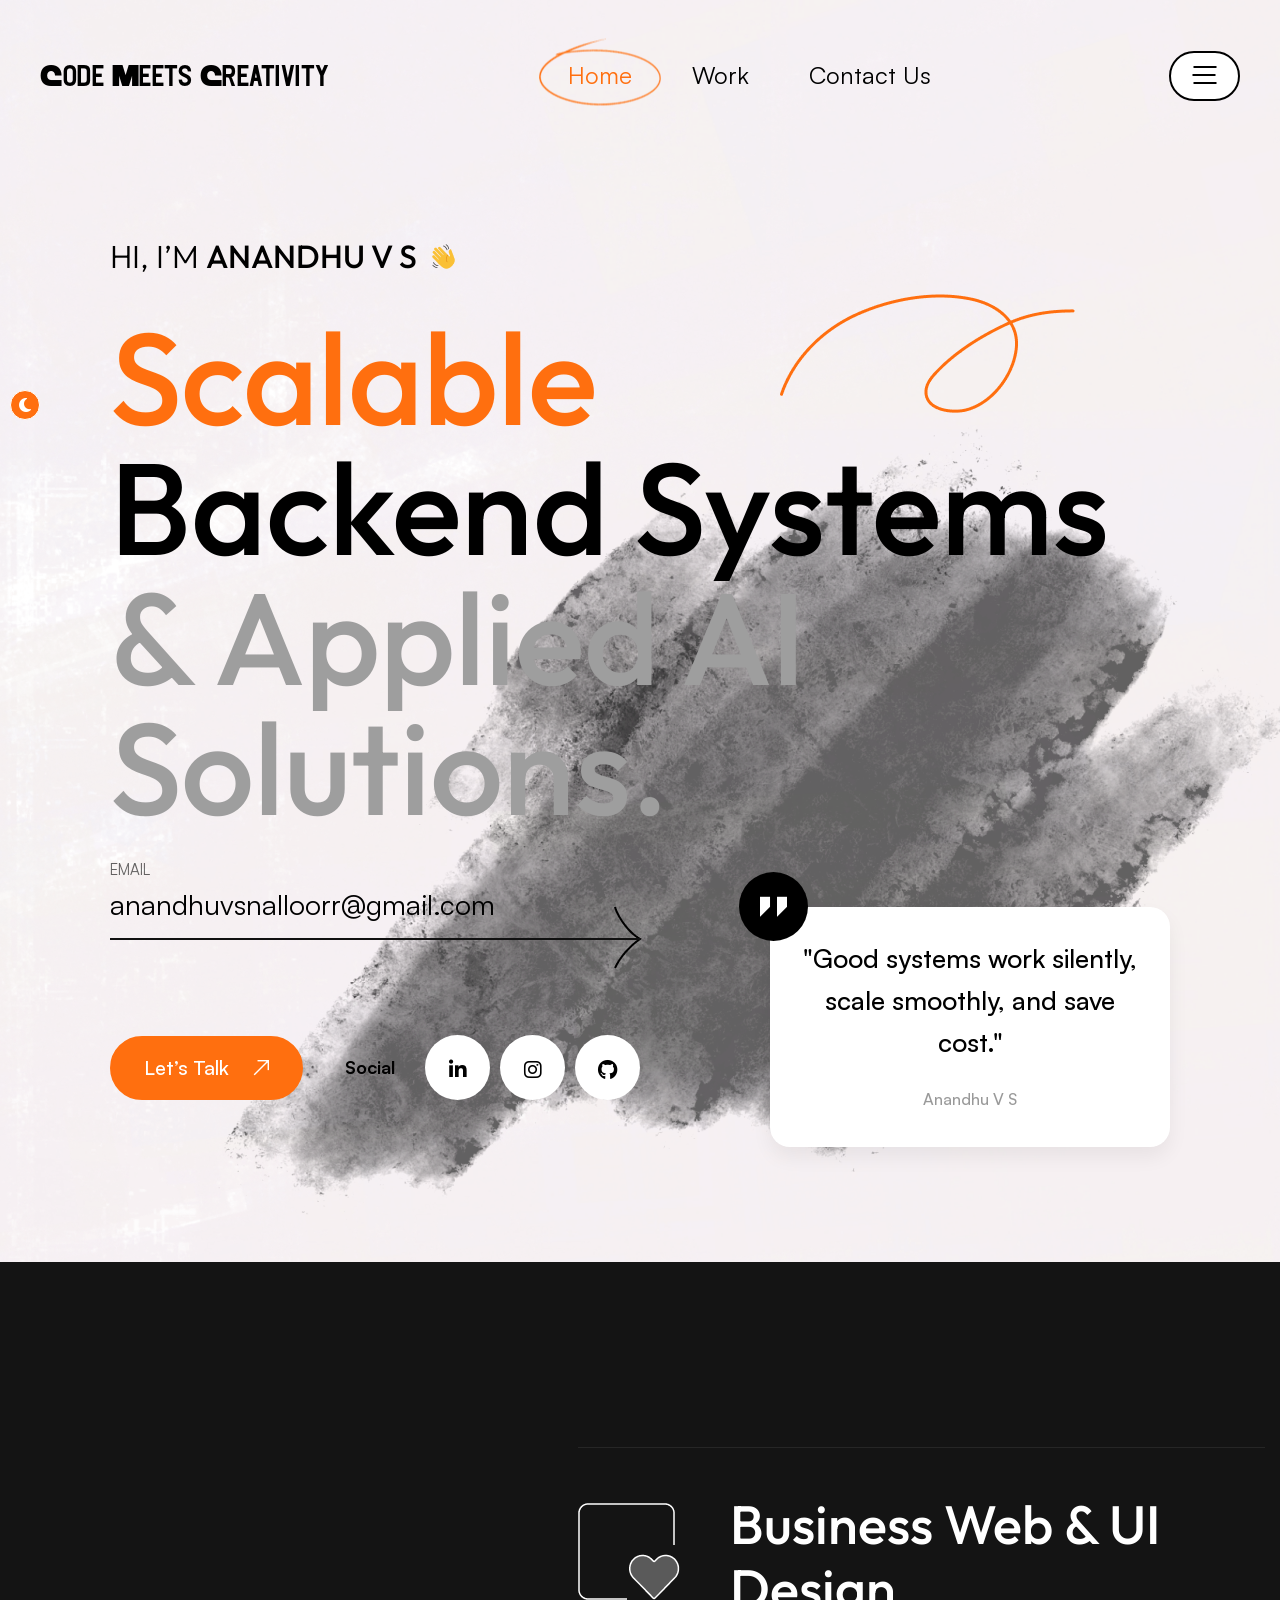
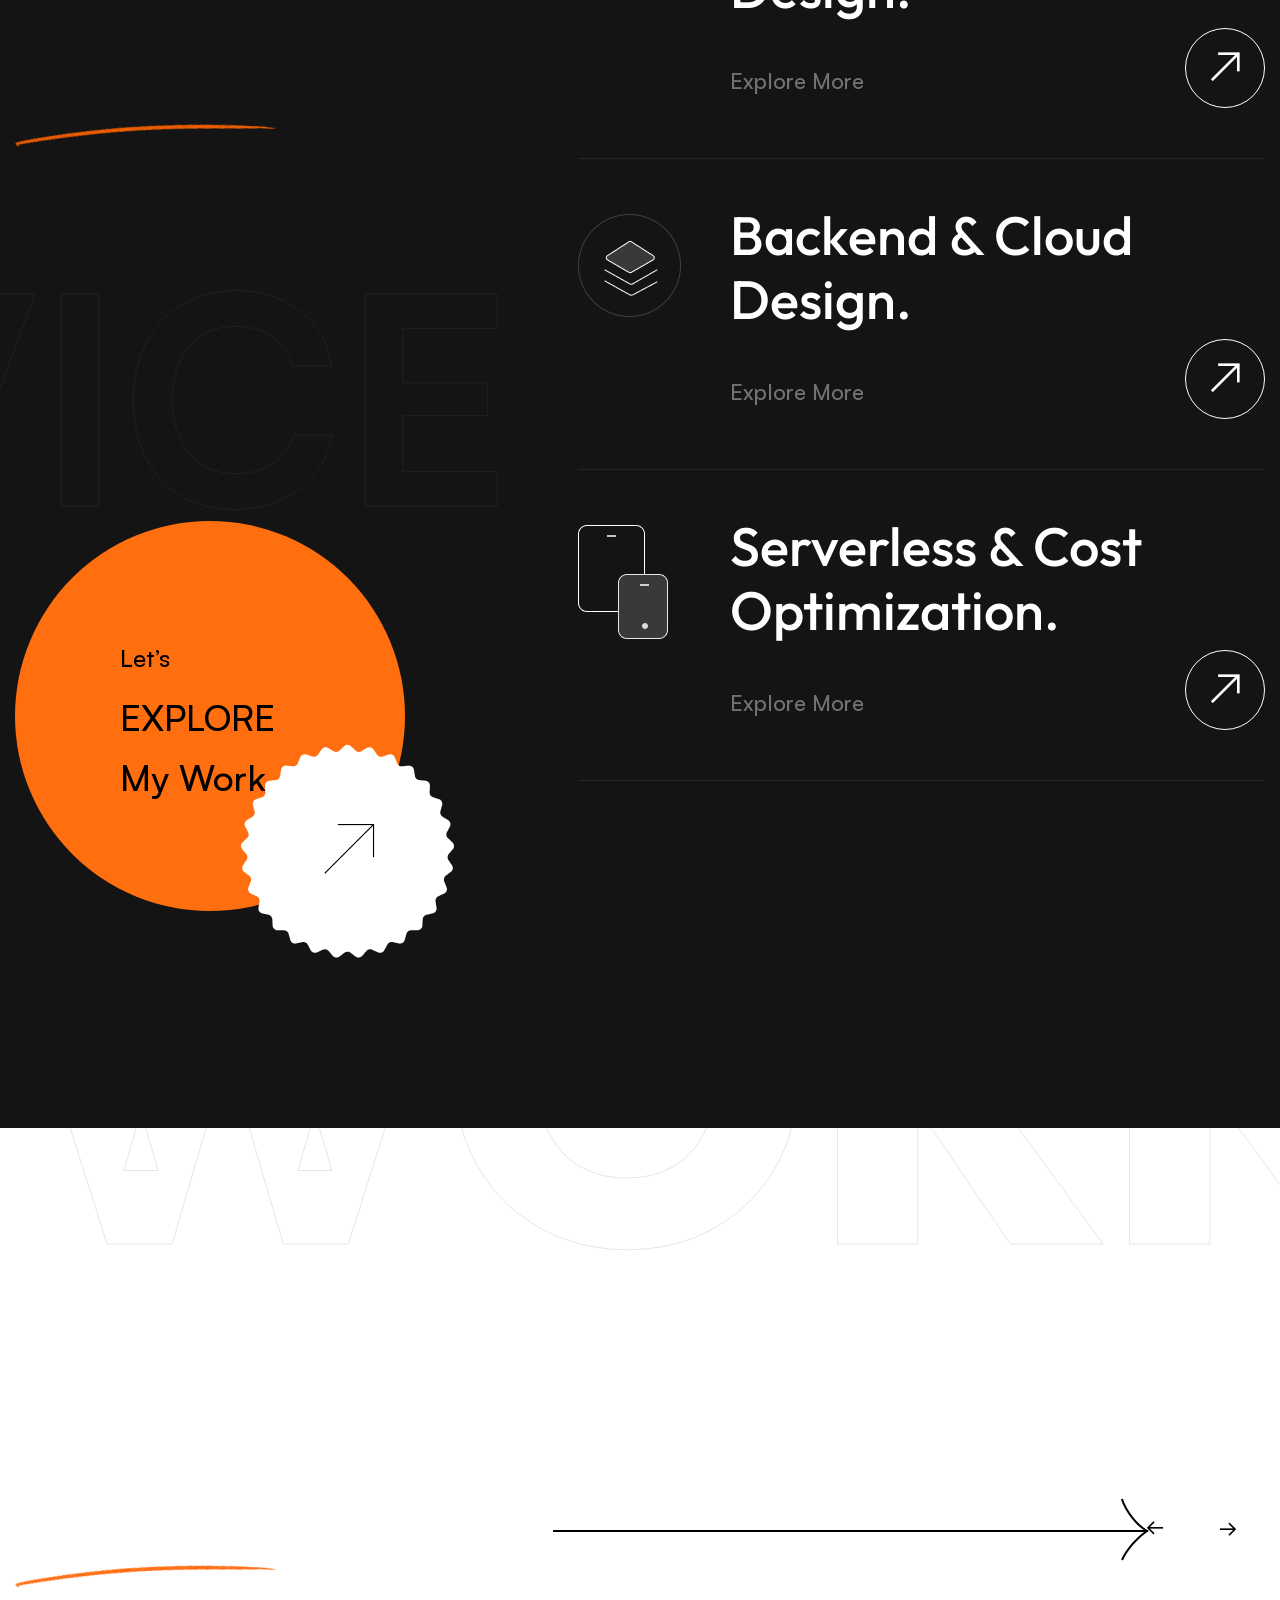
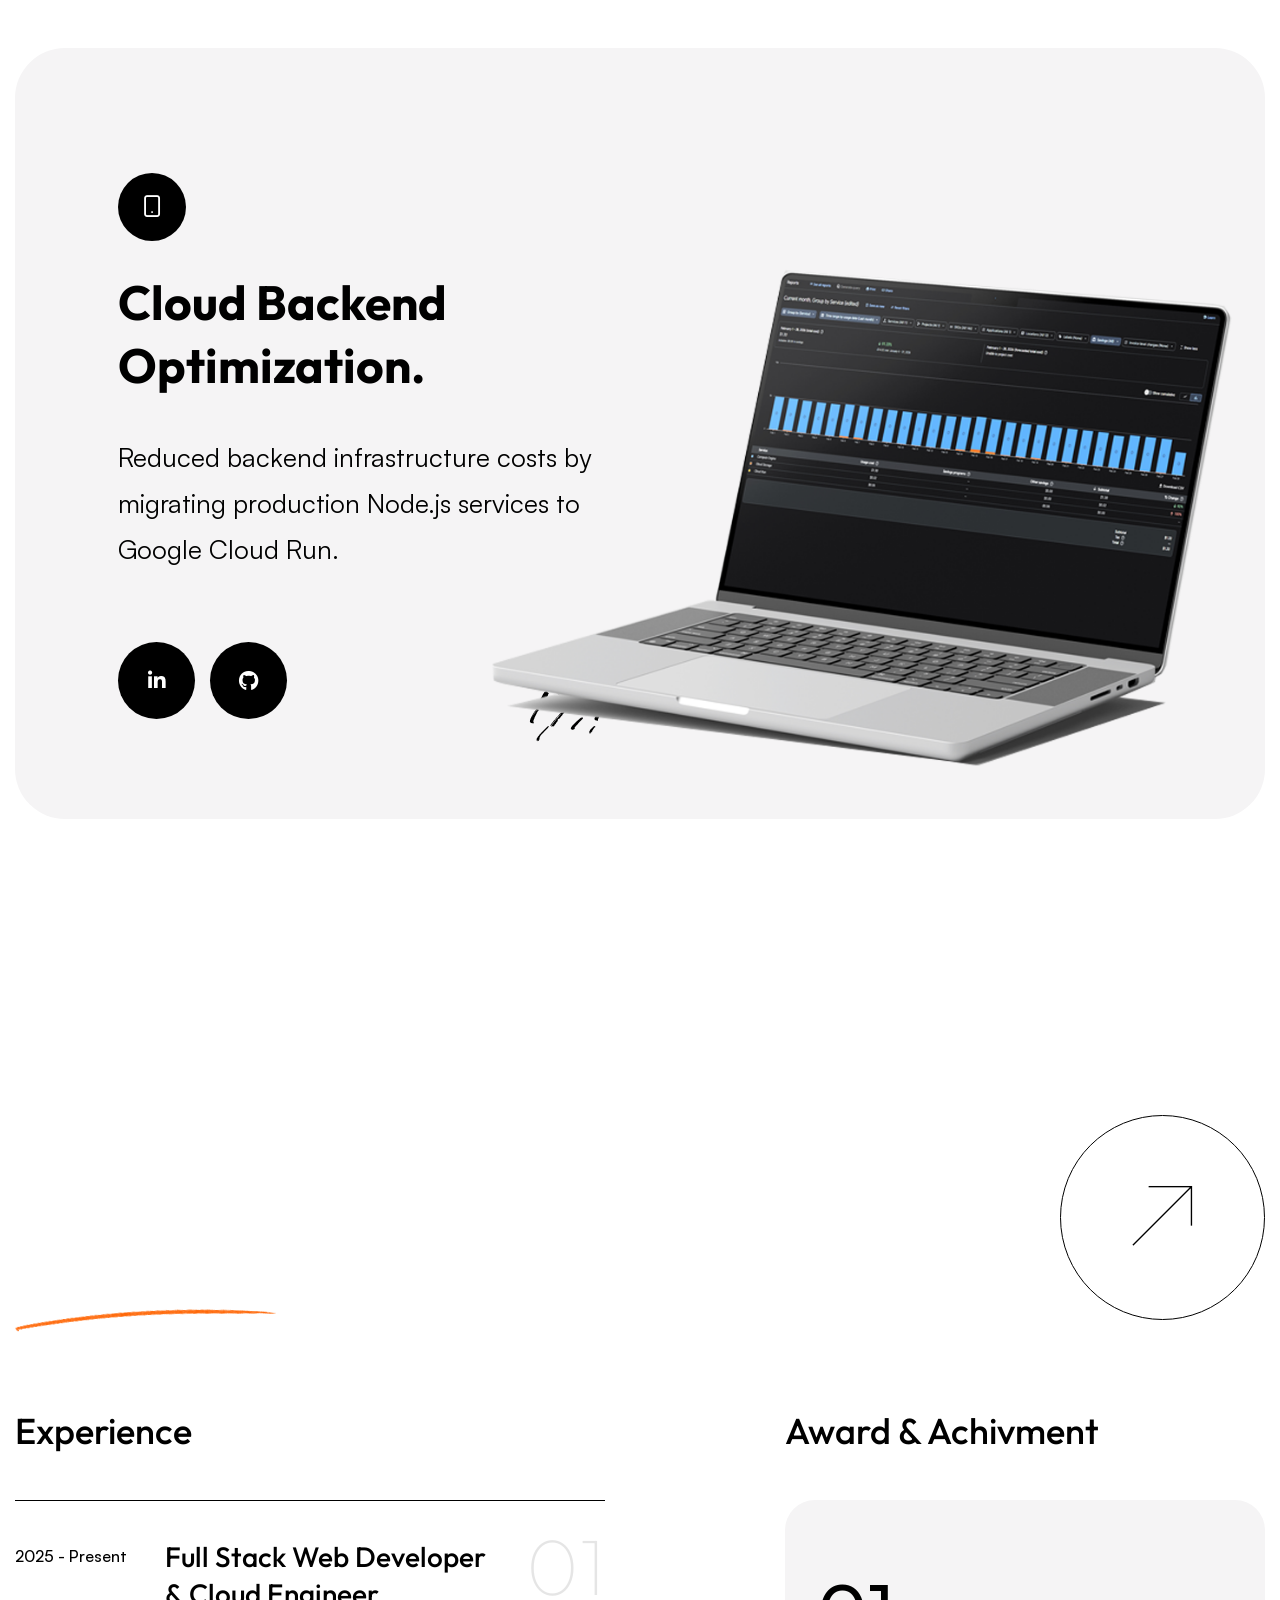
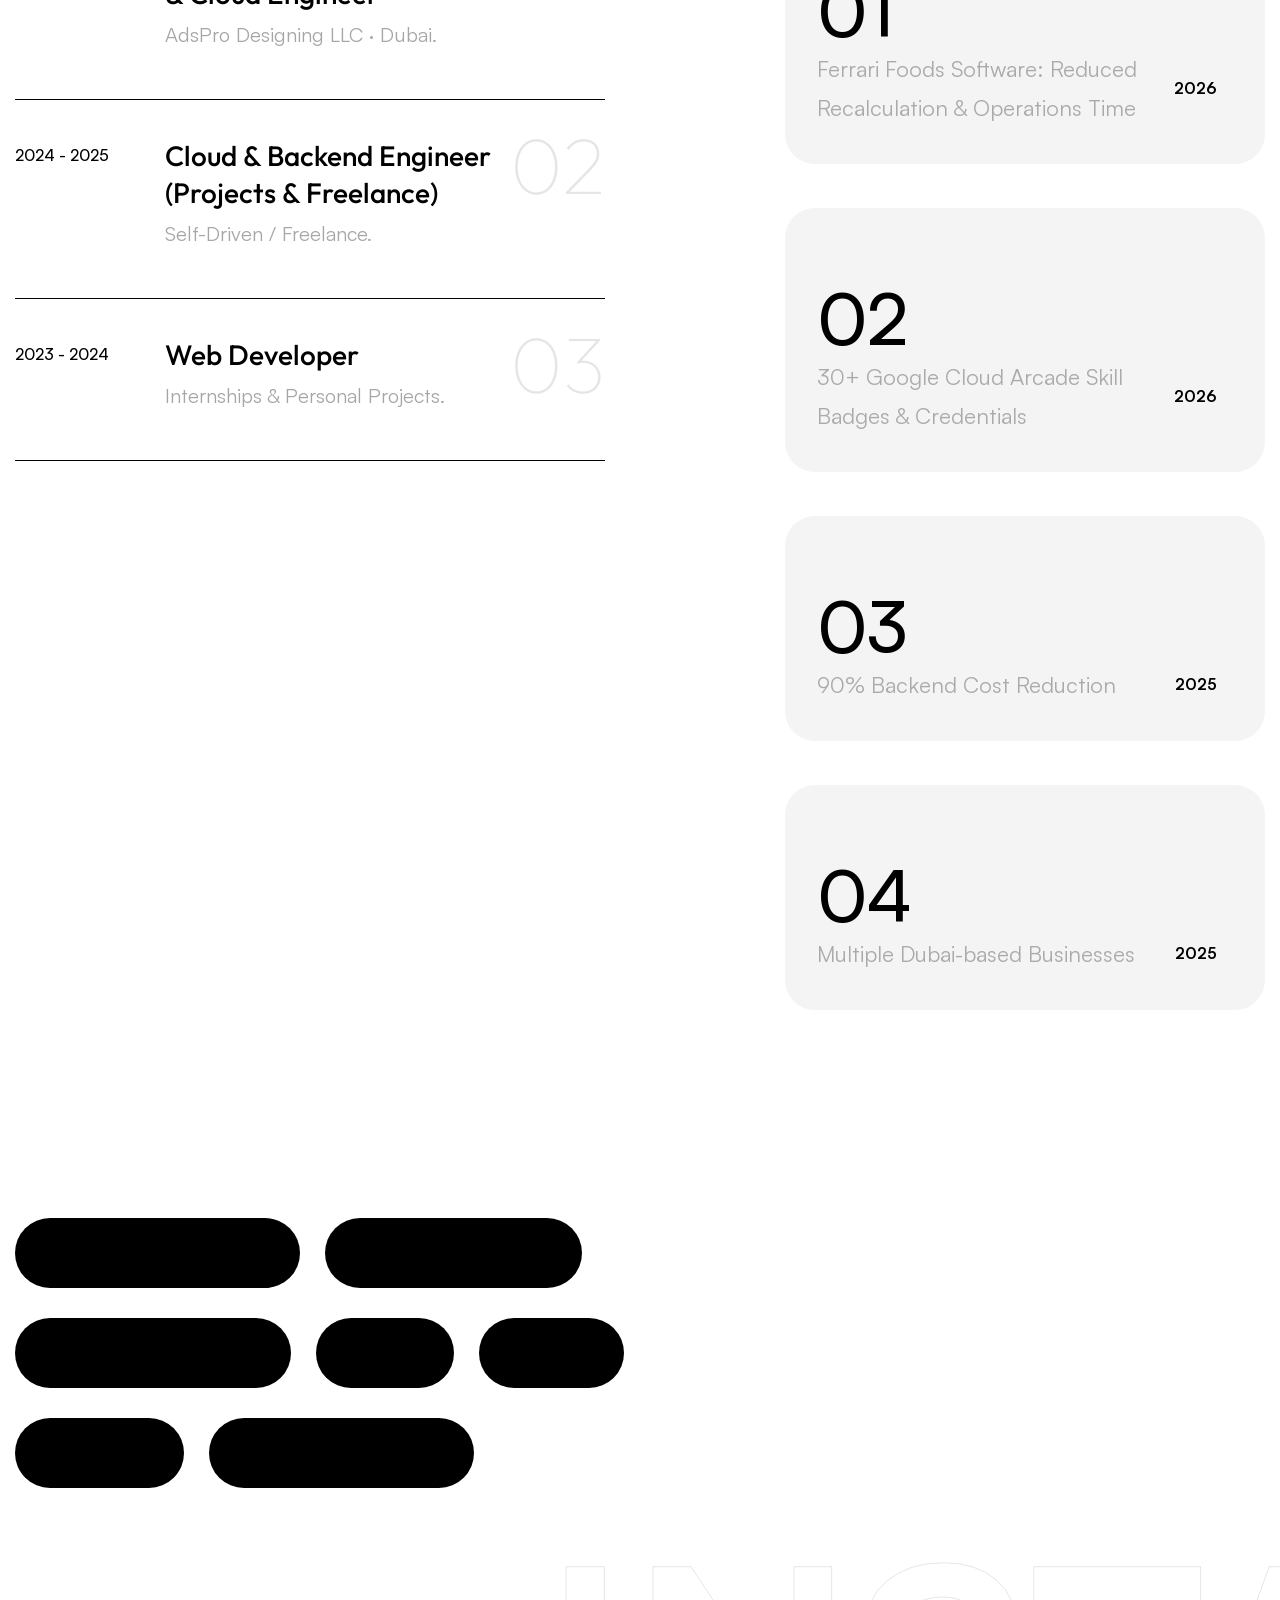
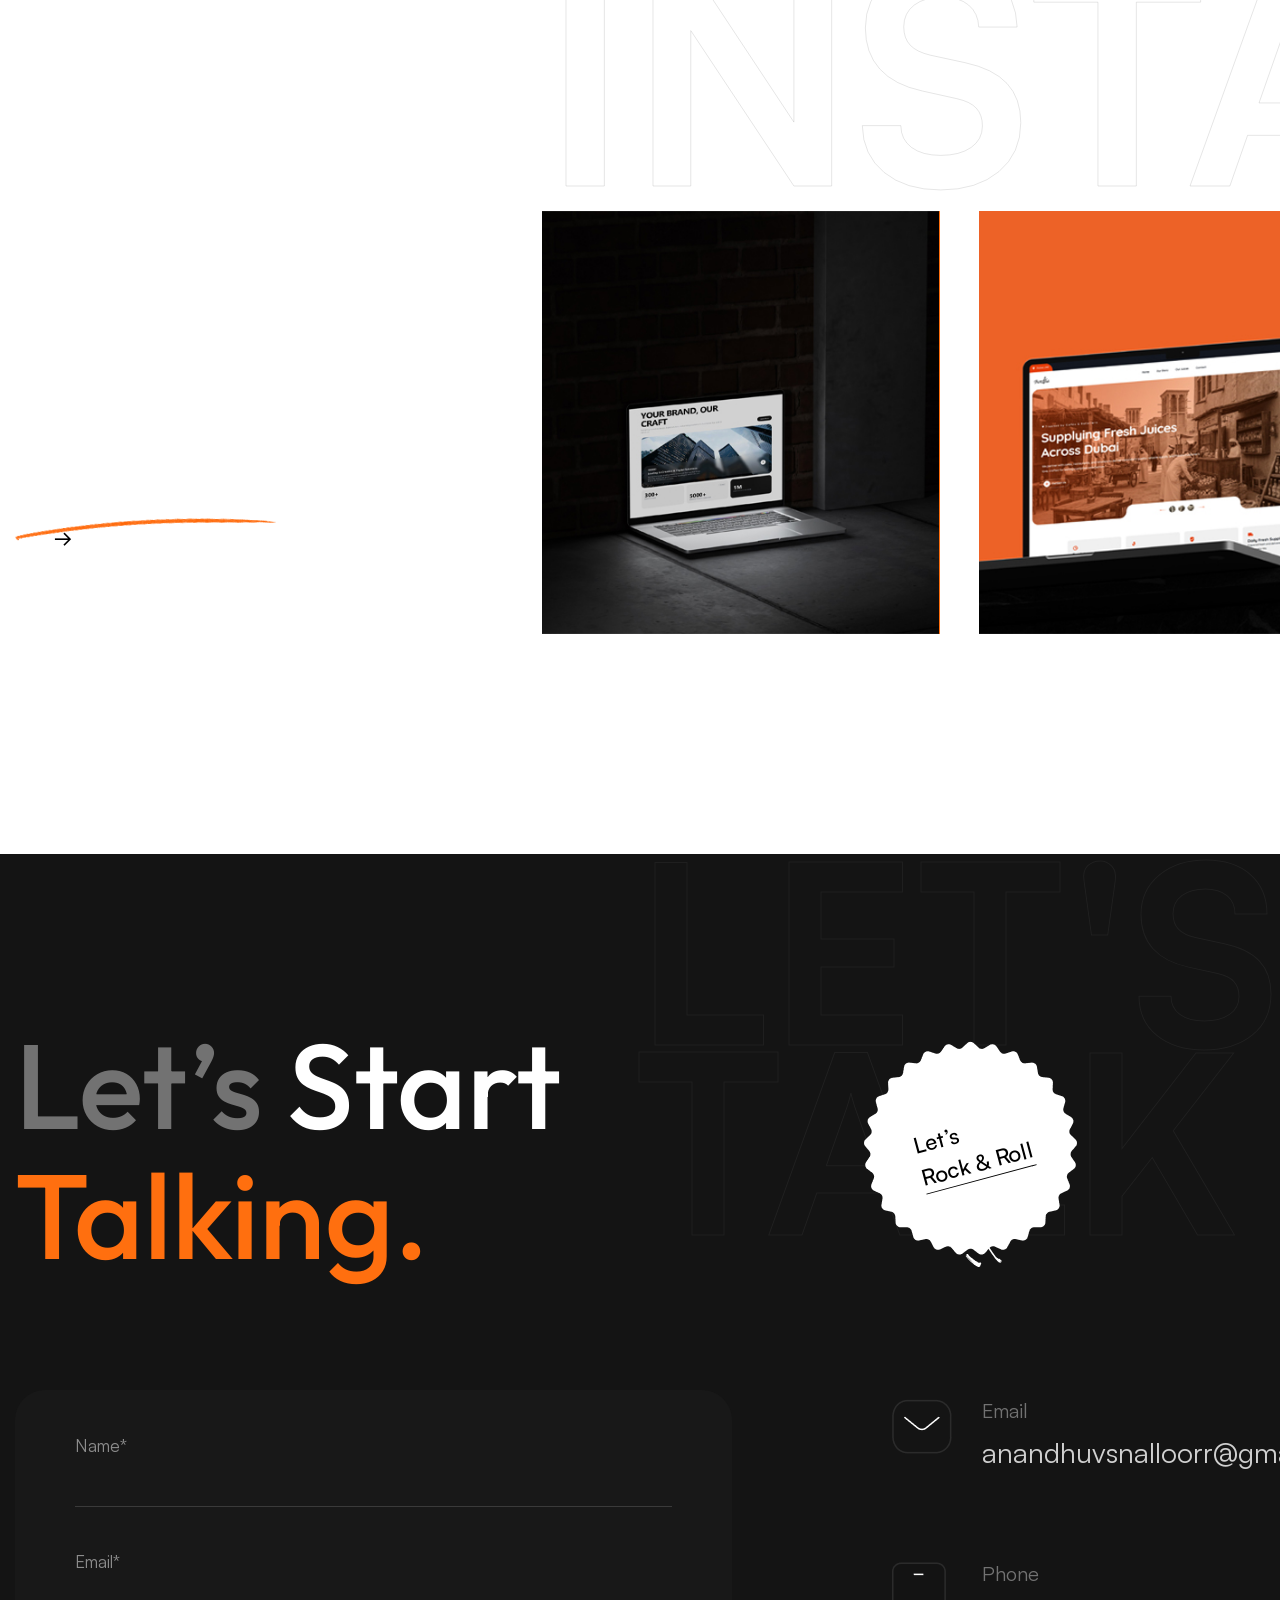
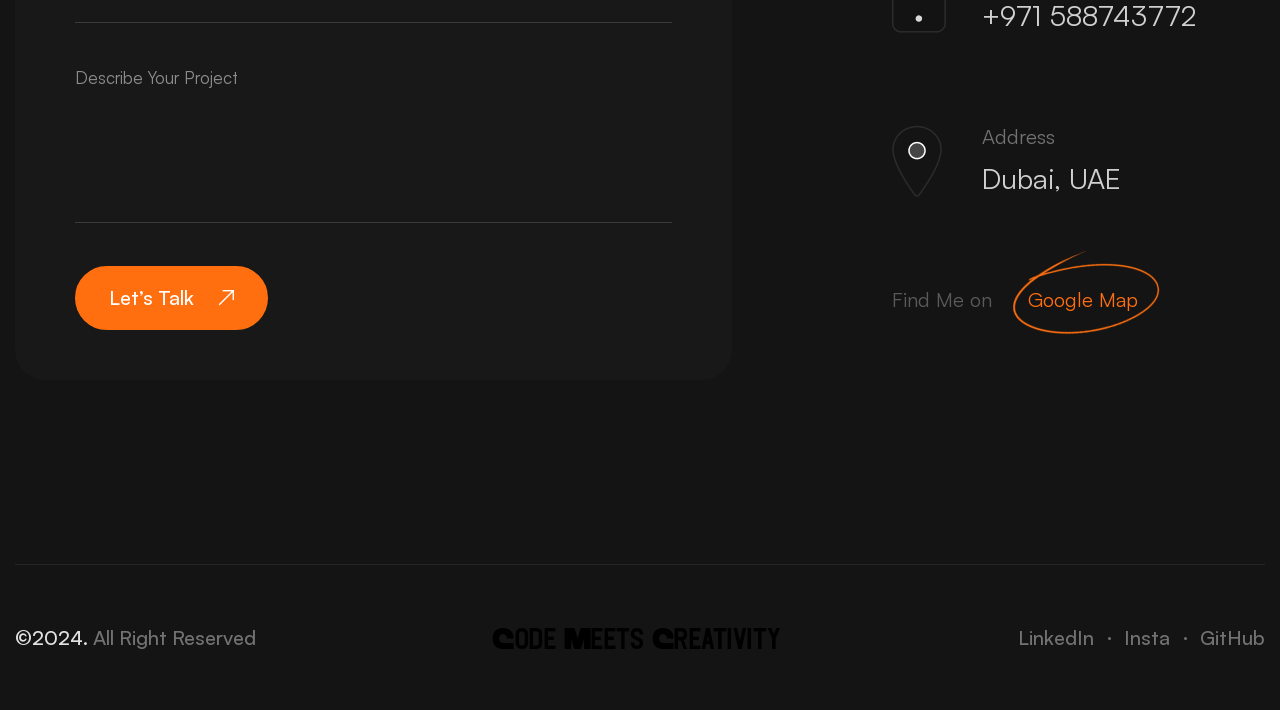
==== index.html @ 0c1cdcc7 "Deploy cleaned portfolio site with updated project links and contact info" ====
<!DOCTYPE html>
<html lang="en" class="no-js">
<head>
<meta charset="utf-8">
<meta http-equiv="X-UA-Compatible" content="IE=edge">
<meta name="viewport" content="width=device-width, initial-scale=1.0, maximum-scale=1.0, user-scalable=0">

<title>Potu - HTML 5 Template Preview</title>

<!-- Fav Icon -->
<link rel="icon" href="assets/images/favicon.ico" type="image/x-icon">

<!-- Google Fonts -->
<link href="https://fonts.googleapis.com/css2?family=Outfit:wght@100;200;300;400;500;600;700;800;900&display=swap" rel="stylesheet">

<!-- Stylesheets -->
<link href="assets/css/font-awesome-all.css" rel="stylesheet">
<link href="assets/css/flaticon.css" rel="stylesheet">
<link href="assets/css/owl.css" rel="stylesheet">
<link href="assets/css/bootstrap.css" rel="stylesheet">
<link href="assets/css/jquery.fancybox.min.css" rel="stylesheet">
<link href="assets/css/animate.css" rel="stylesheet">
<link href="assets/css/aos.css" rel="stylesheet">
<link href="assets/css/nice-select.css" rel="stylesheet">
<link href="assets/css/odometer.css" rel="stylesheet">
<link href="assets/css/elpath.css" rel="stylesheet">
<link href="assets/css/satoshi-font.css" id="jssDefault" rel="stylesheet">
<link href="assets/css/color.css" rel="stylesheet">
<link href="assets/css/darkmode.css" rel="stylesheet">
<link href="assets/css/style.css" rel="stylesheet">
<link href="assets/css/module-css/header.css" rel="stylesheet">
<link href="assets/css/module-css/footer.css" rel="stylesheet">
<link href="assets/css/module-css/banner.css" rel="stylesheet">
<link href="assets/css/module-css/service.css" rel="stylesheet">
<link href="assets/css/module-css/portfolio.css" rel="stylesheet">
<link href="assets/css/module-css/skills.css" rel="stylesheet">
<link href="assets/css/module-css/clients.css" rel="stylesheet">
<link href="assets/css/module-css/testimonial.css" rel="stylesheet">
<link href="assets/css/module-css/instagram.css" rel="stylesheet">
<link href="assets/css/module-css/contact.css" rel="stylesheet">
<link href="assets/css/responsive.css" rel="stylesheet">

</head>


<!-- page wrapper -->
<body>

    <div class="boxed_wrapper light_bg">


        <!-- mouse-pointer -->
        <div class="mouse-pointer" id="mouse-pointer"></div>
        <!-- mouse-pointer end -->


        <!-- preloader -->
        <div class="loader-wrap">
            <div class="preloader">
                <div id="handle-preloader" class="handle-preloader">
                    <div class="animation-preloader">
                        <div class="spinner"></div>
                        <div class="txt-loading">
                            <span data-text-preloader="A" class="letters-loading">
                                A
                            </span>
                            <span data-text-preloader="n" class="letters-loading">
                                n
                            </span>
                            <span data-text-preloader="a" class="letters-loading">
                                a
                            </span>
                            <span data-text-preloader="n" class="letters-loading">
                                n
                            </span>
                            <span data-text-preloader="d" class="letters-loading">
                                d
                            </span>
                            <span data-text-preloader="h" class="letters-loading">
                                h
                            </span>
                            <span data-text-preloader="u" class="letters-loading">
                                u
                            </span>
                        </div>
                    </div>   
                </div>
            </div>
        </div>
        <!-- preloader end -->


        <!-- demo-switch -->
        <div class="demo-switch">
            <div class="demo-dark-bg demo_switch"><button><i class="fas fa-moon"></i></button></div>
            <div class="demo-light-bg demo_switch"><button><i class="fas fa-sun"></i></button></div>
        </div>
        <!-- demo-switch end -->


        <!-- main header -->
        <header class="main-header">
            <!-- header-lower -->
            <div class="header-lower">
                <div class="outer-box">
                    <div class="logo-box">
                        <a href="index.html" class="logo-text">Code Meets Creativity</a>
                    </div>
                    <div class="menu-area">
                        <nav class="main-menu navbar-expand-md navbar-light clearfix">
                            <div class="collapse navbar-collapse show clearfix" id="navbarSupportedContent">
                                <ul class="navigation clearfix">
                                    <li class="current"><a href="index.html">Home</a></li>
                                    <!-- <li><a href="about.html">About</a></li> -->
                                    <li><a href="portfolio.html">Work</a></li>
                                    <li><a href="contact.html">Contact Us</a></li>
                                </ul>
                            </div>
                        </nav>
                    </div>
                    <div class="menu-right-content">
                        <div class="btn-box mr_20"><a href="contact.html"><span>Let’s Talk</span></a></div>
                        <div class="mobile-nav-toggler">
                            <div class="hamburger">
                                <div class="hamburger__container">
                                    <div class="hamburger__inner"></div>
                                    <div class="hamburger__hidden"></div>
                                </div>
                            </div>
                        </div>
                    </div>
                </div>
            </div>


            <!--sticky Header-->
            <div class="sticky-header">
                <div class="outer-container">
                    <div class="outer-box">
                        <div class="logo-box">
                            <a href="index.html" class="logo-text">Code Meets Creativity</a>
                        </div>
                        <div class="menu-area">
                            <nav class="main-menu clearfix">
                                <!--Keep This Empty / Menu will come through Javascript-->
                            </nav>
                        </div>
                        <div class="menu-right-content">
                            <div class="btn-box mr_20"><a href="index.html"><span>Let’s Talk</span></a></div>
                            <div class="mobile-nav-toggler">
                                <div class="hamburger">
                                    <div class="hamburger__container">
                                        <div class="hamburger__inner"></div>
                                        <div class="hamburger__hidden"></div>
                                    </div>
                                </div>
                            </div>
                        </div>
                    </div>
                </div>
            </div>
        </header>
        <!-- main-header end -->


        <!-- Mobile Menu  -->
        <div class="mobile-menu">
            <div class="menu-backdrop"></div>
            <div class="close-btn"><i class="fas fa-times"></i></div>
            
            <nav class="menu-box">
                <div class="nav-logo"><a href="index.html" class="logo-text">Code Meets Creativity</a></div>
                <div class="menu-outer"><!--Here Menu Will Come Automatically Via Javascript / Same Menu as in Header--></div>
                <div class="contact-info">
                    <h4>Contact Info</h4>
                    <ul>
                        <li>Dubai, United Arab Emirates</li>
                        <li><a href="tel:+971588743772">+971 588743772</a></li>
                        <li><a href="mailto:anandhuvsnalloorr@gmail.com">anandhuvsnalloorr@gmail.com</a></li>
                    </ul>
                </div>
            </nav>
        </div>
        <!-- End Mobile Menu -->


        <!-- banner-section -->
        <section class="banner-section">
            <div class="pattern-layer" style="background-image: url(assets/images/shape/shape-2.png);"></div>
            <div class="shape parallax-scene parallax-scene-2 anim-icons">
                <div data-depth="0.40" class="shape-1" style="background-image: url(assets/images/shape/shape-4.png);"></div>
                <div data-depth="0.50" class="shape-2" style="background-image: url(assets/images/shape/shape-5.png);"></div>
                <div class="shape-3" style="background-image: url(assets/images/shape/shape-6.png);"></div>
                <div data-depth="0.60" class="shape-4" style="background-image: url(assets/images/shape/shape-9.png);"></div>
            </div>
            <!-- <figure class="image-layer"><img src="assets/images/banner/banner-img-1.png" alt=""></figure> -->
            <div class="outer-container">
                <div class="content-box">
                    <h3>Hi, I’m <span>Anandhu V S</span><img src="assets/images/icons/icon-1.png" alt=""></h3>
                    <h2><span class="color-text animation_text_word"></span> Backend Systems <span class="light-text">& Applied AI Solutions.</span></h2>
                    <div class="lower-box">
                        <div class="inner-box">
                            <div class="form-inner">
                                <form method="post" action="index.html">
                                    <div class="form-group">
                                        <div class="dark-shape" style="background-image: url(assets/images/shape/shape-3.png);"></div>
                                        <div class="light-shape" style="background-image: url(assets/images/shape/shape-8.png);"></div>
                                        <label>EMAIL</label>
                                        <input type="email" name="email" placeholder="anandhuvsnalloorr@gmail.com" required>
                                    </div>
                                    <div class="links-box">
                                        <button type="submit" class="theme-btn"><span>Let’s Talk</span></button>
                                        <ul class="social-links">
                                            <li><span>Social</span></li>
                                            <li><a href="https://www.linkedin.com/in/anandhuvsin/" target="_blank" rel="noopener noreferrer"><i class="fab fa-linkedin-in"></i></a></li>
                                            <li><a href="https://www.instagram.com/andhu.me/" target="_blank" rel="noopener noreferrer"><i class="fab fa-instagram"></i></a></li>
                                            <li><a href="https://github.com/Anandhu362" target="_blank" rel="noopener noreferrer"><i class="fab fa-github"></i></a></li>
                                        </ul>
                                    </div>
                                </form>
                            </div>
                        </div>
                        <div class="quote-box">
                            <div class="icon-box"><i class="icon-2"></i></div>
                            <p>"Good systems work silently, scale smoothly, and save cost."</p>
                            <span class="name">Anandhu V S</span>
                        </div>
                    </div>
                </div>
            </div>
        </section>
        <!-- banner-section end -->


        <!-- service-section -->
        <section class="service-section">
            <span class="big-text">service</span>
            <div class="large-container">
                <div class="row clearfix">
                    <div class="col-lg-5 col-md-12 col-sm-12 left-column">
                        <div class="left-content sec-title-animation animation-style2">
                            <div class="sec-title light mb_30">
                                <h2 class="title-animation">Service That <span>I Deliver.</span></h2>
                            </div>
                            <div class="text-box mb_200">
                                <p class="title-animation">Delivering production-ready web platforms, <br />cloud backends, and cost-efficient systems for real businesses.</p>
                            </div>
                            <div class="inner-box pb_50">
                                <div class="text">
                                    <div class="inner">
                                        <h3><span>Let’s</span> <br />EXPLORE <br />My Work.</h3>
                                    </div>
                                </div>
                                <div class="link bounce-slide">
                                    <a href="index.html"><i class="icon-6"></i></a>
                                </div>
                            </div>
                        </div>
                    </div>
                    <div class="col-lg-7 col-md-12 col-sm-12 right-column">
                        <div class="right-content ml_30 mt_30" data-aos="fade-left" data-aos-easing="linear" data-aos-duration="700">
                            <div class="single-item">
                                <div class="icon-box"><img src="assets/images/icons/icon-2.png" alt=""></div>
                                <h2><a href="portfolio.html"> Business Web & UI <br />Design.</a></h2>
                                <span>Explore More</span>
                                <div class="link"><a href="portfolio.html"><i class="icon-1"></i></a></div>
                            </div>
                            <div class="single-item">
                                <div class="icon-box"><img src="assets/images/icons/icon-3.png" alt=""></div>
                                <h2><a href="portfolio.html">Backend & Cloud  <br />Design.</a></h2>
                                <span>Explore More</span>
                                <div class="link"><a href="portfolio.html"><i class="icon-1"></i></a></div>
                            </div>
                            <div class="single-item">
                                <div class="icon-box"><img src="assets/images/icons/icon-4.png" alt=""></div>
                                <h2><a href="portfolio.html">Serverless & Cost <br />Optimization.</a></h2>
                                <span>Explore More</span>
                                <div class="link"><a href="portfolio.html"><i class="icon-1"></i></a></div>
                            </div>
                        </div>
                    </div>
                </div>
            </div>
        </section>
        <!-- service-section end -->


        <!-- portfolio-section -->
        <section class="portfolio-section">
            <span class="big-text">Work</span>
            <div class="large-container">
                <div class="upper-box mb_60 sec-title-animation animation-style2">
                    <div class="sec-title mr_140">
                        <h2 class="title-animation">My Latest <span>Work.</span></h2>
                    </div>
                    <div class="text-box">
                        <p class="title-animation">Production-ready cloud systems and business platforms built for scale.</p>
                    </div>
                </div>
                <div class="portfolio-carousel owl-carousel owl-theme owl-dots-none nav-style-one">
                    <div class="portfolio-block-one">
                        <div class="inner-box">
                            <div class="shape">
                                <div class="shape-1" style="background-image: url(assets/images/shape/shape-13.png);"></div>
                                <div class="shape-2" style="background-image: url(assets/images/shape/shape-14.png);"></div>
                            </div>
                            <div class="content-box">
                                <div class="icon-box"><i class="icon-9"></i></div>
                                <h2><a href="https://github.com/Anandhu362/Cloud-Cost-Optimization" target="_blank" rel="noopener noreferrer">Cloud Backend Optimization.</a></h2>
                                <p>Reduced backend infrastructure costs by migrating production Node.js services to Google Cloud Run.</p>
                                <div class="link">
                                    <a href="https://www.linkedin.com/posts/anandhuvsin_devops-cloudengineering-gcp-activity-7494304388081934336-97Ik?utm_source=social_share_send&utm_medium=member_desktop_web&rcm=ACoAAFGGGf0B8aWXoqUSFs2sJr5DJWQb4Q6VBM0" target="_blank" rel="noopener noreferrer" title="LinkedIn"><i class="fab fa-linkedin-in"></i></a>
                                    <a href="https://github.com/Anandhu362/Cloud-Cost-Optimization" target="_blank" rel="noopener noreferrer" title="GitHub"><i class="fab fa-github"></i></a>
                                </div>
                            </div>
                            <figure class="image-box"><a href="https://github.com/Anandhu362/Cloud-Cost-Optimization" target="_blank" rel="noopener noreferrer"><img src="assets/images/portfolio/cloud.png" alt="Cloud Backend Optimization"></a></figure>
                        </div>
                    </div>
                    <div class="portfolio-block-one">
                        <div class="inner-box">
                            <div class="shape">
                                <div class="shape-1" style="background-image: url(assets/images/shape/shape-13.png);"></div>
                                <div class="shape-2" style="background-image: url(assets/images/shape/shape-14.png);"></div>
                            </div>
                            <div class="content-box">
                                <div class="icon-box"><i class="icon-9"></i></div>
                                <h2><a href="https://github.com/Anandhu362/Clouddrive-App-Projects-Detailes" target="_blank" rel="noopener noreferrer">CloudDrive App Platform.</a></h2>
                                <p>Secure cloud-native file management system with isolated storage, sharing, and API hardening.</p>
                                <div class="link">
                                    <a href="https://www.linkedin.com/posts/anandhuvsin_cloudcomputing-fullstackdevelopment-nodejs-activity-7418917764444270592-CM1l?utm_source=social_share_send&utm_medium=member_desktop_web&rcm=ACoAAFGGGf0B8aWXoqUSFs2sJr5DJWQb4Q6VBM0" target="_blank" rel="noopener noreferrer" title="LinkedIn"><i class="fab fa-linkedin-in"></i></a>
                                    <a href="https://github.com/Anandhu362/Clouddrive-App-Projects-Detailes" target="_blank" rel="noopener noreferrer" title="GitHub"><i class="fab fa-github"></i></a>
                                </div>
                            </div>
                            <figure class="image-box"><a href="https://github.com/Anandhu362/Clouddrive-App-Projects-Detailes" target="_blank" rel="noopener noreferrer"><img src="assets/images/portfolio/cloudrive.png" alt="CloudDrive App Platform"></a></figure>
                        </div>
                    </div>
                    <div class="portfolio-block-one">
                        <div class="inner-box">
                            <div class="shape">
                                <div class="shape-1" style="background-image: url(assets/images/shape/shape-13.png);"></div>
                                <div class="shape-2" style="background-image: url(assets/images/shape/shape-14.png);"></div>
                            </div>
                            <div class="content-box">
                                <div class="icon-box"><i class="icon-9"></i></div>
                                <h2><a href="https://botilademo.vercel.app/" target="_blank" rel="noopener noreferrer">Business Website Platform</a></h2>
                                <p>Delivered production websites for trading, manufacturing, and food industry businesses in Dubai.</p>
                                <div class="link">
                                    <a href="https://www.linkedin.com/posts/anandhuvsin_anandhuvs-anandhuvswebdeveloper-webdeveloper-activity-7424834395817099264-K0UE?utm_source=social_share_send&utm_medium=member_desktop_web&rcm=ACoAAFGGGf0B8aWXoqUSFs2sJr5DJWQb4Q6VBM0" target="_blank" rel="noopener noreferrer" title="LinkedIn"><i class="fab fa-linkedin-in"></i></a>
                                    <a href="https://botilademo.vercel.app/" target="_blank" rel="noopener noreferrer" title="Live Website"><i class="fas fa-globe"></i></a>
                                </div>
                            </div>
                            <figure class="image-box"><a href="https://botilademo.vercel.app/" target="_blank" rel="noopener noreferrer"><img src="assets/images/portfolio/business.png" alt="Business Website Platform"></a></figure>
                        </div>
                    </div>
                    <div class="portfolio-block-one">
                        <div class="inner-box">
                            <div class="shape">
                                <div class="shape-1" style="background-image: url(assets/images/shape/shape-13.png);"></div>
                                <div class="shape-2" style="background-image: url(assets/images/shape/shape-14.png);"></div>
                            </div>
                            <div class="content-box">
                                <div class="icon-box"><i class="icon-9"></i></div>
                                <h2><a href="https://github.com/Anandhu362/ferrarimanagement2" target="_blank" rel="noopener noreferrer">Ferrari Foods Cash Vault Ledger.</a></h2>
                                <p>Production financial cash vault ledger featuring agent mobile applications and automated WhatsApp notifications.</p>
                                <div class="link">
                                    <a href="https://www.linkedin.com/posts/anandhuvsin_fintechengineering-googlecloud-bigquery-activity-7455328875846299648--nJ6?utm_source=social_share_send&utm_medium=member_desktop_web&rcm=ACoAAFGGGf0B8aWXoqUSFs2sJr5DJWQb4Q6VBM0" target="_blank" rel="noopener noreferrer" title="LinkedIn"><i class="fab fa-linkedin-in"></i></a>
                                    <a href="https://github.com/Anandhu362/ferrarimanagement2" target="_blank" rel="noopener noreferrer" title="GitHub"><i class="fab fa-github"></i></a>
                                </div>
                            </div>
                            <figure class="image-box"><a href="https://github.com/Anandhu362/ferrarimanagement2" target="_blank" rel="noopener noreferrer"><img src="assets/images/portfolio/ferrarifoods.png" alt="Ferrari Foods Cash Vault Ledger"></a></figure>
                        </div>
                    </div>
                    <div class="portfolio-block-one">
                        <div class="inner-box">
                            <div class="shape">
                                <div class="shape-1" style="background-image: url(assets/images/shape/shape-13.png);"></div>
                                <div class="shape-2" style="background-image: url(assets/images/shape/shape-14.png);"></div>
                            </div>
                            <div class="content-box">
                                <div class="icon-box"><i class="icon-9"></i></div>
                                <h2><a href="https://github.com/Anandhu362/up4texall-Projects-Detailes" target="_blank" rel="noopener noreferrer">Up4TexAll (Re4Circular) Platform.</a></h2>
                                <p>Circular textile marketplace featuring buyer/seller portals and AI upcycle concept generation via Gemini.</p>
                                <div class="link">
                                    <a href="https://www.linkedin.com/posts/anandhuvsin_webdevelopment-ai-vertexai-activity-7447975524678975488-ew3U?utm_source=social_share_send&utm_medium=member_desktop_web&rcm=ACoAAFGGGf0B8aWXoqUSFs2sJr5DJWQb4Q6VBM0" target="_blank" rel="noopener noreferrer" title="LinkedIn"><i class="fab fa-linkedin-in"></i></a>
                                    <a href="https://github.com/Anandhu362/up4texall-Projects-Detailes" target="_blank" rel="noopener noreferrer" title="GitHub"><i class="fab fa-github"></i></a>
                                </div>
                            </div>
                            <figure class="image-box"><a href="https://github.com/Anandhu362/up4texall-Projects-Detailes" target="_blank" rel="noopener noreferrer"><img src="assets/images/portfolio/upscaler.png" alt="Up4TexAll Platform"></a></figure>
                        </div>
                    </div>
                    <div class="portfolio-block-one">
                        <div class="inner-box">
                            <div class="shape">
                                <div class="shape-1" style="background-image: url(assets/images/shape/shape-13.png);"></div>
                                <div class="shape-2" style="background-image: url(assets/images/shape/shape-14.png);"></div>
                            </div>
                            <div class="content-box">
                                <div class="icon-box"><i class="icon-9"></i></div>
                                <h2><a href="https://github.com/Anandhu362/Virtual-Private-Server-" target="_blank" rel="noopener noreferrer">Custom Cloud VPN.</a></h2>
                                <p>Private WireGuard Virtual Private Server deployed on Google Cloud Platform for encrypted traffic routing.</p>
                                <div class="link">
                                    <a href="https://www.linkedin.com/posts/anandhuvsin_googlecloud-vpn-wireguard-activity-7321953575809490944-SY-J?utm_source=social_share_send&utm_medium=member_desktop_web&rcm=ACoAAFGGGf0B8aWXoqUSFs2sJr5DJWQb4Q6VBM0" target="_blank" rel="noopener noreferrer" title="LinkedIn"><i class="fab fa-linkedin-in"></i></a>
                                    <a href="https://github.com/Anandhu362/Virtual-Private-Server-" target="_blank" rel="noopener noreferrer" title="GitHub"><i class="fab fa-github"></i></a>
                                </div>
                            </div>
                            <figure class="image-box"><a href="https://github.com/Anandhu362/Virtual-Private-Server-" target="_blank" rel="noopener noreferrer"><img src="assets/images/portfolio/vpnserver.png" alt="Custom Cloud VPN"></a></figure>
                        </div>
                    </div>
                </div>
            </div>
        </section>
        <!-- portfolio-section end -->


        <!-- skills-section -->
        <section class="skills-section pb_190">
            <figure class="image-layer-dark" data-aos="fade-up" data-aos-easing="linear" data-aos-duration="700"><img src="assets/images/resource/skill.png" alt=""></figure>
            <div class="large-container">
                <div class="upper-box mb_80">
                    <div class="sec-title sec-title-animation animation-style2">
                        <h2 class="title-animation">My Experience <span>& Skills.</span></h2>
                    </div>
                    <div class="link" data-aos="zoom-in" data-aos-easing="linear" data-aos-duration="700"><a href="index.html"><i class="icon-6"></i></a></div>
                </div>
                <div class="row clearfix">
                    <div class="col-lg-6 col-md-12 col-sm-12 left-column">
                        <div class="left-content mr_20" data-aos="fade-up" data-aos-easing="linear" data-aos-duration="700">
                            <div class="title-box mb_50">
                                <h2>Experience</h2>
                            </div>
                            <div class="inner-box">
                                <div class="single-item">
                                    <div class="year">2025 - Present</div>
                                    <div class="text-box">
                                        <h3>Full Stack Web Developer & Cloud Engineer</h3>
                                        <span>AdsPro Designing LLC · Dubai.</span>
                                    </div>
                                    <span class="count-text">01</span>
                                </div>
                                <div class="single-item">
                                    <div class="year">2024 - 2025</div>
                                    <div class="text-box">
                                        <h3>Cloud & Backend Engineer (Projects & Freelance)</h3>
                                        <span>Self-Driven / Freelance.</span>
                                    </div>
                                    <span class="count-text">02</span>
                                </div>
                                <div class="single-item">
                                    <div class="year">2023 - 2024</div>
                                    <div class="text-box">
                                        <h3>Web Developer</h3>
                                        <span>Internships & Personal Projects.</span>
                                    </div>
                                    <span class="count-text">03</span>
                                </div>
                            </div>
                        </div>
                    </div>
                    <div class="col-lg-6 col-md-12 col-sm-12 right-column">
                        <div class="right-content ml_130" data-aos="fade-up" data-aos-easing="linear" data-aos-duration="700">
                            <div class="title-box mb_50">
                                <h2>Award & Achivment</h2>
                            </div>
                            <div class="inner-box">
                                <div class="single-item">
                                    <h2>01</h2>
                                    <div class="text-box">
                                        <span class="text">Ferrari Foods Software: Reduced Recalculation & Operations Time</span>
                                        <span class="year">2026</span>
                                    </div>
                                </div>
                                <div class="single-item">
                                    <h2>02</h2>
                                    <div class="text-box">
                                        <span class="text">30+ Google Cloud Arcade Skill Badges & Credentials</span>
                                        <span class="year">2026</span>
                                    </div>
                                </div>
                                <div class="single-item">
                                    <h2>03</h2>
                                    <div class="text-box">
                                        <span class="text">90% Backend Cost Reduction</span>
                                        <span class="year">2025</span>
                                    </div>
                                </div>
                                <div class="single-item">
                                    <h2>04</h2>
                                    <div class="text-box">
                                        <span class="text">Multiple Dubai-based Businesses</span>
                                        <span class="year">2025</span>
                                    </div>
                                </div>
                            </div>
                        </div>
                    </div>
                </div>
                <div class="lower-box pt_120">
                    <div class="row clearfix">
                        <div class="col-lg-8 col-md-12 col-sm-12 skills-column">
                            <div class="skills-content sec-title-animation animation-style2">
                                <div class="title-box mb_50">
                                    <h2 class="title-animation">Skills</h2>
                                </div>
                                <ul class="skills-list clearfix title-animation">
                                    <li><a href="index.html">Full Stack Development</a></li>
                                    <li><a href="index.html">Google Cloud (GCP)</a></li>
                                    <li><a href="index.html">Cloud Run (Serverless)</a></li>
                                    <li><a href="index.html">Docker</a></li>
                                    <li><a href="index.html">React.js</a></li>
                                    <li><a href="index.html">REST APIs</a></li>
                                    <li><a href="index.html">CI/CD & Deployment</a></li>
                                    <li><button>& more…</button></li>
                                </ul>
                            </div>
                        </div>
                    </div>
                </div>
            </div>
        </section>
        <!-- skills-section end -->

        <!-- instagram-section -->
        <section class="instagram-section">
            <div class="large-container">
                <div class="row clearfix">
                    <div class="col-lg-4 col-md-12 col-sm-12 title-column">
                        <div class="sec-title sec-title-animation animation-style2">
                            <h2 class="title-animation">Instagram <span style="white-space: nowrap;">@andhu.me</span></h2>
                        </div>
                    </div>
                    <div class="col-lg-8 col-md-12 col-sm-12 content-column">
                        <div class="content-box ml_100">
                            <span class="big-text">instagram</span>
                            <div class="instagram-carousel owl-carousel owl-theme owl-dots-none nav-style-one">
                                <div class="instagram-block-one">
                                    <div class="inner-box">
                                        <figure class="image-box"><a href="index.html"><img src="assets/images/resource/adspro.jpg" alt=""></a></figure>
                                    </div>
                                </div>
                                <div class="instagram-block-one">
                                    <div class="inner-box">
                                        <figure class="image-box"><a href="index.html"><img src="assets/images/resource/botila.jpg" alt=""></a></figure>
                                    </div>
                                </div>
                                <div class="instagram-block-one">
                                    <div class="inner-box">
                                        <figure class="image-box"><a href="index.html"><img src="assets/images/resource/menusent.jpg" alt=""></a></figure>
                                    </div>
                                </div>
                            </div>
                        </div>
                    </div>
                </div>
            </div>
        </section>
        <!-- instagram-section end -->


        <!-- contact-section -->
        <section class="contact-section">
            <span class="big-text">Let's<br />talk</span>
            <div class="shape-box parallax-scene parallax-scene-3 anim-icons">
                <div data-depth="0.40" class="shape" style="background-image: url(assets/images/shape/shape-22.png);"></div>
            </div>
            <div class="large-container">
                <div class="title-box mb_110">
                    <div class="title-text" data-aos="fade-up" data-aos-easing="linear" data-aos-duration="700">
                        <h2><span class="light-text">Let’s</span> Start <span class="color-text">Talking.</span></h2>
                    </div>
                    <div class="link-box" data-aos="zoom-in" data-aos-easing="linear" data-aos-duration="700">
                        <a href="index.html"><span>Let’s <br />Rock & Roll</span></a>
                    </div>
                </div>
                <div class="row clearfix">
                    <div class="col-lg-7 col-md-12 col-sm-12 form-column">
                        <div class="form-inner" data-aos="fade-right" data-aos-easing="linear" data-aos-duration="700">
                            <form method="post" action="index.html">
                                <div class="form-group">
                                    <label>Name*</label>
                                    <input type="text" name="name" placeholder="">
                                </div>
                                <div class="form-group">
                                    <label>Email*</label>
                                    <input type="email" name="email" placeholder="">
                                </div>
                                <div class="form-group">
                                    <label>Describe Your Project</label>
                                    <textarea name="message"></textarea>
                                </div>
                                <div class="message-btn">
                                    <button type="submit" class="theme-btn"><span>Let’s Talk</span></button>
                                </div>
                            </form>
                        </div>
                    </div>
                    <div class="col-lg-5 col-md-12 col-sm-12 info-column">
                        <div class="info-content ml_130" data-aos="fade-left" data-aos-easing="linear" data-aos-duration="700">
                            <div class="single-item">
                                <div class="icon-box"><img src="assets/images/icons/icon-5.png" alt=""></div>
                                <span>Email</span>
                                <h3><a href="mailto:gellome@rakabir.com">anandhuvsnalloorr@gmail.com</a></h3>
                            </div>
                            <div class="single-item">
                                <div class="icon-box"><img src="assets/images/icons/icon-6.png" alt=""></div>
                                <span>Phone</span>
                                <h3><a href="tel:+971588743772">+971 588743772</a></h3>
                            </div>
                            <div class="single-item">
                                <div class="icon-box"><img src="assets/images/icons/icon-7.png" alt=""></div>
                                <span>Address</span>
                                <h3>Dubai, UAE</h3>
                            </div>
                            <div class="map-link">
                                <p>Find Me on <a href="https://www.google.com/maps" target="_blank">Google Map</a></p>
                            </div>
                        </div>
                    </div>
                </div>
            </div>
        </section>
        <!-- contact-section end -->


        <!-- footer -->
        <footer class="main-footer">
            <div class="large-container">
                <div class="footer-bottom">
                    <div class="bottom-inner">
                        <div class="copyright"><p><span>&copy;2024.</span> All Right Reserved</p></div>
                        <div class="footer-logo"><a href="index.html" class="logo-text">Code Meets Creativity</a></div>
                        <ul class="social-links">
                            <li><a href="https://www.linkedin.com/in/anandhuvsin/" target="_blank" rel="noopener noreferrer">LinkedIn</a></li>
                            <li><a href="https://www.instagram.com/andhu.me/" target="_blank" rel="noopener noreferrer">Insta</a></li>
                            <li><a href="https://github.com/Anandhu362" target="_blank" rel="noopener noreferrer">GitHub</a></li>
                        </ul>
                    </div>
                </div>
            </div>
        </footer>
        <!-- main-footer end -->



        <!--Scroll to top-->
        <div class="scroll-to-top">
            <svg class="scroll-top-inner" viewBox="-1 -1 102 102">
                <path d="M50,1 a49,49 0 0,1 0,98 a49,49 0 0,1 0,-98" />
            </svg>
        </div>
        
    </div>


    <!-- jequery plugins -->
    <script src="assets/js/jquery.js"></script>
    <script src="assets/js/bootstrap.min.js"></script>
    <script src="assets/js/plugins.js"></script>
    <script src="assets/js/owl.js"></script>
    <script src="assets/js/wow.js"></script>
    <script src="assets/js/jquery.fancybox.js"></script>
    <script src="assets/js/appear.js"></script>
    <script src="assets/js/isotope.js"></script>
    <script src="assets/js/jquery.nice-select.min.js"></script>
    <script src="assets/js/aos.js"></script>
    <script src="assets/js/hamburger.js"></script>
    <script src="assets/js/lenis.min.js"></script>
    <script src="assets/js/text_plugins.js"></script>
    <script src="assets/js/text_animation.js"></script>
    <script src="assets/js/scrolltop.min.js"></script>
    <script src="assets/js/parallax.min.js"></script>
    <script src="assets/js/odometer.js"></script>
    <script src="assets/js/gsap.js"></script>
    <script src="assets/js/ScrollTrigger.js"></script>
    <script src="assets/js/SplitText.js"></script>

    <!-- main-js -->
    <script src="assets/js/script.js"></script>

</body><!-- End of .page_wrapper -->
</html>
---- assets/css/elpath.css ----
/* Elementpath css */

/* 
el_01 
color
*/
.color_blue {
    color: #7f27d8;
}
.color_purple {
    color: #6f42c1;
}
.color_pink {
    color: #d63384;
}
.color_red {
    color: #dc3545;
}
.color_orange {
    color: #fd7e14;
}
.color_yellow {
    color: #ffc107;
}
.color_green {
    color: #198754;
}
.color_gray {
    color: #6c757d;
}
.color_gray_dark {
    color: #343a40;
}
.color_light {
    color: #f8f9fa;
}
.color_dark {
    color: #212529;
}
.color_black{
    color: #000000;
}

/* 
el_02 
background
*/
.bg_blue {
    background-color: #7f27d8;
}
.bg_purple {
    background-color: #6f42c1;
}
.bg_pink {
    background-color: #d63384;
}
.bg_red {
    background-color: #dc3545;
}
.bg_orange {
    background-color: #fd7e14;
}
.bg_yellow {
    background-color: #ffc107;
}
.bg_green {
    background-color: #198754;;
}
.bg_gray {
    background-color: #6c757d;
}
.bg_gray-dark {
    background-color: #343a40;
}
.bg_light {
    background-color: #f8f9fa;
}
.bg_dark {
    background-color: #212529;
}
.bg_cover {
    background-size: cover;
}
.bg_contain {
    background-size: contain;
}
.bg_fixed {
    background-attachment: fixed;
}
.bg_top {
    background-position: top;
}
.bg_right {
    background-position: right;
}
.bg_bottom {
    background-position: bottom;
}
.bg_left {
    background-position: left;
}
.bg_center {
    background-position: center;
}
/* 
el_03 
display
*/
.d_block {
    display: block;
}
.d_iblock {
    display: inline-block;
}
.d_flex {
    display: flex;
}
.d_table {
    display: table;
}
.d_tcell {
    display: table-cell;
}
.d_none {
    display: none;
}
/* 
el_04 
position
*/
.p_relative {
    position: relative;
}
.p_absolute {
    position: absolute;
}
.p_fixed {
    position: fixed;
}
/* 
el_05 
Border
*/
.border {
    border: 1px solid #ddd;
}
.border_top {
    border-top: 1px solid #ddd;
}
.border_right {
    border-right: 1px solid #ddd;
}
.border_bottom {
    border-bottom: 1px solid #ddd;
}
.border_left {
    border-left: 1px solid #ddd;
}
/* 
el_06 
Transition
*/
.tran_3 {
    transition: .3s;
}
.tran_4 {
    transition: .4s;
}
.tran_5 {
    transition: .5s;
}
/* 
el_07 
Font size
*/
.fs_0 {
    font-size: 0;
}
.fs_1 {
    font-size: 1px;
}
.fs_2 {
    font-size: 2px;
}
.fs_3 {
    font-size: 3px;
}
.fs_4 {
    font-size: 4px;
}
.fs_5 {
    font-size: 5px;
}
.fs_6 {
    font-size: 6px;
}
.fs_7 {
    font-size: 7px;
}
.fs_8 {
    font-size: 8px;
}
.fs_9 {
    font-size: 9px;
}
.fs_10 {
    font-size: 10px;
}
.fs_11 {
    font-size: 11px;
}
.fs_12 {
    font-size: 12px;
}
.fs_13 {
    font-size: 13px;
}
.fs_14 {
    font-size: 14px;
}
.fs_15 {
    font-size: 15px;
}
.fs_16 {
    font-size: 16px;
}
.fs_17 {
    font-size: 17px;
}
.fs_18 {
    font-size: 18px;
}
.fs_19 {
    font-size: 19px;
}
.fs_20 {
    font-size: 20px;
}
.fs_25 {
    font-size: 25px;
}
.fs_30 {
    font-size: 30px;
}
.fs_35 {
    font-size: 35px;
}
.fs_40 {
    font-size: 40px;
}
.fs_45 {
    font-size: 45px;
}
.fs_50 {
    font-size: 50px;
}
.fs_55 {
    font-size: 55px;
}
.fs_60 {
    font-size: 60px;
}
.fs_65 {
    font-size: 65px;
}
.fs_70 {
    font-size: 70px;
}
.fs_75 {
    font-size: 75px;
}
.fs_80 {
    font-size: 80px;
}
.fs_85 {
    font-size: 85px;
}
.fs_90 {
    font-size: 90px;
}
.fs_95 {
    font-size: 95px;
}
.fs_100 {
    font-size: 100px;
}
.fs_110 {
    font-size: 110px;
}
.fs_120 {
    font-size: 120px;
}
.fs_130 {
    font-size: 130px;
}
.fs_140 {
    font-size: 140px;
}
.fs_150 {
    font-size: 150px;
}
.fs_160 {
    font-size: 160px;
}
.fs_170 {
    font-size: 170px;
}
.fs_180 {
    font-size: 180px;
}
.fs_190 {
    font-size: 190px;
}
.fs_200 {
    font-size: 200px;
}
/* 
el_08 
Font wieght
*/
.fw_light {
    font-weight: 300;
}
.fw_normal {
    font-weight: 400;
}
.fw_medium {
    font-weight: 500;
}
.fw_sbold {
    font-weight: 600;
}
.fw_bold {
    font-weight: 700;
}
.fw_exbold {
    font-weight: 800;
}
/* 
el_09 
Float
*/
.float_left {
    float: left;
}
.float_right {
    float: right;
}
/* 
el_10 
Width
*/
.w_0 {
    width: 0;
}
.w_1 {
    width: 1px;
}
.w_2 {
    width: 2px;
}
.w_3 {
    width: 3px;
}
.w_4 {
    width: 4px;
}
.w_5 {
    width: 5px;
}
.w_6 {
    width: 6px;
}
.w_7 {
    width: 7px;
}
.w_8 {
    width: 8px;
}
.w_9 {
    width: 9px;
}
.w_10 {
    width: 10px;
}
.w_11 {
    width: 11px;
}
.w_12 {
    width: 12px;
}
.w_13 {
    width: 13px;
}
.w_14 {
    width: 14px;
}
.w_15 {
    width: 15px;
}
.w_16 {
    width: 16px;
}
.w_17 {
    width: 17px;
}
.w_18 {
    width: 18px;
}
.w_19 {
    width: 19px;
}
.w_20 {
    width: 20px;
}
.w_25 {
    width: 25px;
}
.w_30 {
    width: 30px;
}
.w_35 {
    width: 35px;
}
.w_40 {
    width: 40px;
}
.w_45 {
    width: 45px;
}
.w_50 {
    width: 50px;
}
.w_55 {
    width: 55px;
}
.w_60 {
    width: 60px;
}
.w_65 {
    width: 65px;
}
.w_70 {
    width: 70px;
}
.w_75 {
    width: 75px;
}
.w_80 {
    width: 80px;
}
.w_85 {
    width: 85px;
}
.w_90 {
    width: 90px;
}
.w_95 {
    width: 95px;
}
.w_100 {
    width: 100px;
}
.w_110 {
    width: 110px;
}
.w_120 {
    width: 120px;
}
.w_130 {
    width: 130px;
}
.w_140 {
    width: 140px;
}
.w_150 {
    width: 150px;
}
.w_160 {
    width: 160px;
}
.w_170 {
    width: 170px;
}
.w_180 {
    width: 180px;
}
.w_190 {
    width: 190px;
}
.w_200 {
    width: 200px;
}
.mw_0 {
    max-width: 0;
}
.mw_1 {
    max-width: 1px;
}
.mw_2 {
    max-width: 2px;
}
.mw_3 {
    max-width: 3px;
}
.mw_4 {
    max-width: 4px;
}
.mw_5 {
    max-width: 5px;
}
.mw_6 {
    max-width: 6px;
}
.mw_7 {
    max-width: 7px;
}
.mw_8 {
    max-width: 8px;
}
.mw_9 {
    max-width: 9px;
}
.mw_10 {
    max-width: 10px;
}
.mw_11 {
    max-width: 11px;
}
.mw_12 {
    max-width: 12px;
}
.mw_13 {
    max-width: 13px;
}
.mw_14 {
    max-width: 14px;
}
.mw_15 {
    max-width: 15px;
}
.mw_16 {
    max-width: 16px;
}
.mw_17 {
    max-width: 17px;
}
.mw_18 {
    max-width: 18px;
}
.mw_19 {
    max-width: 19px;
}
.mw_20 {
    max-width: 20px;
}
.mw_25 {
    max-width: 25px;
}
.mw_30 {
    max-width: 30px;
}
.mw_35 {
    max-width: 35px;
}
.mw_40 {
    max-width: 40px;
}
.mw_45 {
    max-width: 45px;
}
.mw_50 {
    max-width: 50px;
}
.mw_55 {
    max-width: 55px;
}
.mw_60 {
    max-width: 60px;
}
.mw_65 {
    max-width: 65px;
}
.mw_70 {
    max-width: 70px;
}
.mw_75 {
    max-width: 75px;
}
.mw_80 {
    max-width: 80px;
}
.mw_85 {
    max-width: 85px;
}
.mw_90 {
    max-width: 90px;
}
.mw_95 {
    max-width: 95px;
}
.mw_100 {
    max-width: 100px;
}
.mw_110 {
    max-width: 110px;
}
.mw_120 {
    max-width: 120px;
}
.mw_130 {
    max-width: 130px;
}
.mw_140 {
    max-width: 140px;
}
.mw_150 {
    max-width: 150px;
}
.mw_160 {
    max-width: 160px;
}
.mw_170 {
    max-width: 170px;
}
.mw_180 {
    max-width: 180px;
}
.mw_190 {
    max-width: 190px;
}
.mw_200 {
    max-width: 200px;
}
/* 
el_11
height
*/
.h_0 {
    height: 0;
}
.h_1 {
    height: 1px;
}
.h_2 {
    height: 2px;
}
.h_3 {
    height: 3px;
}
.h_4 {
    height: 4px;
}
.h_5 {
    height: 5px;
}
.h_6 {
    height: 6px;
}
.h_7 {
    height: 7px;
}
.h_8 {
    height: 8px;
}
.h_9 {
    height: 9px;
}
.h_10 {
    height: 10px;
}
.h_11 {
    height: 11px;
}
.h_12 {
    height: 12px;
}
.h_13 {
    height: 13px;
}
.h_14 {
    height: 14px;
}
.h_15 {
    height: 15px;
}
.h_16 {
    height: 16px;
}
.h_17 {
    height: 17px;
}
.h_18 {
    height: 18px;
}
.h_19 {
    height: 19px;
}
.h_20 {
    height: 20px;
}
.h_25 {
    height: 25px;
}
.h_30 {
    height: 30px;
}
.h_35 {
    height: 35px;
}
.h_40 {
    height: 40px;
}
.h_45 {
    height: 45px;
}
.h_50 {
    height: 50px;
}
.h_55 {
    height: 55px;
}
.h_60 {
    height: 60px;
}
.h_65 {
    height: 65px;
}
.h_70 {
    height: 70px;
}
.h_75 {
    height: 75px;
}
.h_80 {
    height: 80px;
}
.h_85 {
    height: 85px;
}
.h_90 {
    height: 90px;
}
.h_95 {
    height: 95px;
}
.h_100 {
    height: 100px;
}
.h_110 {
    height: 110px;
}
.h_120 {
    height: 120px;
}
.h_130 {
    height: 130px;
}
.h_140 {
    height: 140px;
}
.h_150 {
    height: 150px;
}
.h_160 {
    height: 160px;
}
.h_170 {
    height: 170px;
}
.h_180 {
    height: 180px;
}
.h_190 {
    height: 190px;
}
.h_200 {
    height: 200px;
}
.mh_0 {
    max-height: 0;
}
.mh_1 {
    max-height: 1px;
}
.mh_2 {
    max-height: 2px;
}
.mh_3 {
    max-height: 3px;
}
.mh_4 {
    max-height: 4px;
}
.mh_5 {
    max-height: 5px;
}
.mh_6 {
    max-height: 6px;
}
.mh_7 {
    max-height: 7px;
}
.mh_8 {
    max-height: 8px;
}
.mh_9 {
    max-height: 9px;
}
.mh_10 {
    max-height: 10px;
}
.mh_11 {
    max-height: 11px;
}
.mh_12 {
    max-height: 12px;
}
.mh_13 {
    max-height: 13px;
}
.mh_14 {
    max-height: 14px;
}
.mh_15 {
    max-height: 15px;
}
.mh_16 {
    max-height: 16px;
}
.mh_17 {
    max-height: 17px;
}
.mh_18 {
    max-height: 18px;
}
.mh_19 {
    max-height: 19px;
}
.mh_20 {
    max-height: 20px;
}
.mh_25 {
    max-height: 25px;
}
.mh_30 {
    max-height: 30px;
}
.mh_35 {
    max-height: 35px;
}
.mh_40 {
    max-height: 40px;
}
.mh_45 {
    max-height: 45px;
}
.mh_50 {
    max-height: 50px;
}
.mh_55 {
    max-height: 55px;
}
.mh_60 {
    max-height: 60px;
}
.mh_65 {
    max-height: 65px;
}
.mh_70 {
    max-height: 70px;
}
.mh_75 {
    max-height: 75px;
}
.mh_80 {
    max-height: 80px;
}
.mh_85 {
    max-height: 85px;
}
.mh_90 {
    max-height: 90px;
}
.mh_95 {
    max-height: 95px;
}
.mh_100 {
    max-height: 100px;
}
.mh_110 {
    max-height: 110px;
}
.mh_120 {
    max-height: 120px;
}
.mh_130 {
    max-height: 130px;
}
.mh_140 {
    max-height: 140px;
}
.mh_150 {
    max-height: 150px;
}
.mh_160 {
    max-height: 160px;
}
.mh_170 {
    max-height: 170px;
}
.mh_180 {
    max-height: 180px;
}
.mh_190 {
    max-height: 190px;
}
.mh_200 {
    max-height: 200px;
}
/* 
el_12
Line height
*/
.lh_0 {
    line-height: 0;
}
.lh_1 {
    line-height: 1px;
}
.lh_2 {
    line-height: 2px;
}
.lh_3 {
    line-height: 3px;
}
.lh_4 {
    line-height: 4px;
}
.lh_5 {
    line-height: 5px;
}
.lh_6 {
    line-height: 6px;
}
.lh_7 {
    line-height: 7px;
}
.lh_8 {
    line-height: 8px;
}
.lh_9 {
    line-height: 9px;
}
.lh_10 {
    line-height: 10px;
}
.lh_11 {
    line-height: 11px;
}
.lh_12 {
    line-height: 12px;
}
.lh_13 {
    line-height: 13px;
}
.lh_14 {
    line-height: 14px;
}
.lh_15 {
    line-height: 15px;
}
.lh_16 {
    line-height: 16px;
}
.lh_17 {
    line-height: 17px;
}
.lh_18 {
    line-height: 18px;
}
.lh_19 {
    line-height: 19px;
}
.lh_20 {
    line-height: 20px;
}
.lh_25 {
    line-height: 25px;
}
.lh_30 {
    line-height: 30px;
}
.lh_35 {
    line-height: 35px;
}
.lh_40 {
    line-height: 40px;
}
.lh_45 {
    line-height: 45px;
}
.lh_50 {
    line-height: 50px;
}
.lh_55 {
    line-height: 55px;
}
.lh_60 {
    line-height: 60px;
}
.lh_65 {
    line-height: 65px;
}
.lh_70 {
    line-height: 70px;
}
.lh_75 {
    line-height: 75px;
}
.lh_80 {
    line-height: 80px;
}
.lh_85 {
    line-height: 85px;
}
.lh_90 {
    line-height: 90px;
}
.lh_95 {
    line-height: 95px;
}
.lh_100 {
    line-height: 100px;
}
.lh_110 {
    line-height: 110px;
}
.lh_120 {
    line-height: 120px;
}
.lh_130 {
    line-height: 130px;
}
.lh_140 {
    line-height: 140px;
}
.lh_150 {
    line-height: 150px;
}
.lh_160 {
    line-height: 160px;
}
.lh_170 {
    line-height: 170px;
}
.lh_180 {
    line-height: 180px;
}
.lh_190 {
    line-height: 190px;
}
.lh_200 {
    line-height: 200px;
}
/* 
el_13
Margin
*/
.m_0 {
    margin: 0;
}
.m_1 {
    margin: 1px;
}
.m_2 {
    margin: 2px;
}
.m_3 {
    margin: 3px;
}
.m_4 {
    margin: 4px;
}
.m_5 {
    margin: 5px;
}
.m_6 {
    margin: 6px;
}
.m_7 {
    margin: 7px;
}
.m_8 {
    margin: 8px;
}
.m_9 {
    margin: 9px;
}
.m_10 {
    margin: 10px;
}
.m_11 {
    margin: 11px;
}
.m_12 {
    margin: 12px;
}
.m_13 {
    margin: 13px;
}
.m_14 {
    margin: 14px;
}
.m_15 {
    margin: 15px;
}
.m_16 {
    margin: 16px;
}
.m_17 {
    margin: 17px;
}
.m_18 {
    margin: 18px;
}
.m_19 {
    margin: 19px;
}
.m_20 {
    margin: 20px;
}
.m_25 {
    margin: 25px;
}
.m_30 {
    margin: 30px;
}
.m_35 {
    margin: 35px;
}
.m_40 {
    margin: 40px;
}
.m_45 {
    margin: 45px;
}
.m_50 {
    margin: 50px;
}
.m_55 {
    margin: 55px;
}
.m_60 {
    margin: 60px;
}
.m_65 {
    margin: 65px;
}
.m_70 {
    margin: 70px;
}
.m_75 {
    margin: 75px;
}
.m_80 {
    margin: 80px;
}
.m_85 {
    margin: 85px;
}
.m_90 {
    margin: 90px;
}
.m_95 {
    margin: 95px;
}
.m_100 {
    margin: 100px;
}
.m_110 {
    margin: 110px;
}
.m_120 {
    margin: 120px;
}
.m_130 {
    margin: 130px;
}
.m_140 {
    margin: 140px;
}
.m_150 {
    margin: 150px;
}
.m_160 {
    margin: 160px;
}
.m_170 {
    margin: 170px;
}
.m_180 {
    margin: 180px;
}
.m_190 {
    margin: 190px;
}
.m_200 {
    margin: 200px;
}
.mx_0 {
    margin-left: 0;
    margin-right: 0;
}
.mx_1 {
    margin-left: 1px;
    margin-right: 1px;
}
.mx_2 {
    margin-left: 2px;
    margin-right: 2px;
}
.mx_3 {
    margin-left: 3px;
    margin-right: 3px;
}
.mx_4 {
    margin-left: 4px;
    margin-right: 4px;
}
.mx_5 {
    margin-left: 5px;
    margin-right: 5px;
}
.mx_6 {
    margin-left: 6px;
    margin-right: 6px;
}
.mx_7 {
    margin-left: 7px;
    margin-right: 7px;
}
.mx_8 {
    margin-left: 8px;
    margin-right: 8px;
}
.mx_9 {
    margin-left: 9px;
    margin-right: 9px;
}
.mx_10 {
    margin-left: 10px;
    margin-right: 10px;
}
.mx_11 {
    margin-left: 11px;
    margin-right: 11px;
}
.mx_12 {
    margin-left: 12px;
    margin-right: 12px;
}
.mx_13 {
    margin-left: 13px;
    margin-right: 13px;
}
.mx_14 {
    margin-left: 14px;
    margin-right: 14px;
}
.mx_15 {
    margin-left: 15px;
    margin-right: 15px;
}
.mx_16 {
    margin-left: 16px;
    margin-right: 16px;
}
.mx_17 {
    margin-left: 17px;
    margin-right: 17px;
}
.mx_18 {
    margin-left: 18px;
    margin-right: 18px;
}
.mx_19 {
    margin-left: 19px;
    margin-right: 19px;
}
.mx_20 {
    margin-left: 20px;
    margin-right: 20px;
}
.mx_25 {
    margin-left: 25px;
    margin-right: 25px;
}
.mx_30 {
    margin-left: 30px;
    margin-right: 30px;
}
.mx_35 {
    margin-left: 35px;
    margin-right: 35px;
}
.mx_40 {
    margin-left: 40px;
    margin-right: 40px;
}
.mx_45 {
    margin-left: 45px;
    margin-right: 45px;
}
.mx_50 {
    margin-left: 50px;
    margin-right: 50px;
}
.mx_55 {
    margin-left: 55px;
    margin-right: 55px;
}
.mx_60 {
    margin-left: 60px;
    margin-right: 60px;
}
.mx_65 {
    margin-left: 65px;
    margin-right: 65px;
}
.mx_70 {
    margin-left: 70px;
    margin-right: 70px;
}
.mx_75 {
    margin-left: 75px;
    margin-right: 75px;
}
.mx_80 {
    margin-left: 80px;
    margin-right: 80px;
}
.mx_85 {
    margin-left: 85px;
    margin-right: 85px;
}
.mx_90 {
    margin-left: 90px;
    margin-right: 90px;
}
.mx_95 {
    margin-left: 95px;
    margin-right: 95px;
}
.mx_100 {
    margin-left: 100px;
    margin-right: 100px;
}
.mx_110 {
    margin-left: 110px;
    margin-right: 110px;
}
.mx_120 {
    margin-left: 120px;
    margin-right: 120px;
}
.mx_130 {
    margin-left: 130px;
    margin-right: 130px;
}
.mx_140 {
    margin-left: 140px;
    margin-right: 140px;
}
.mx_150 {
    margin-left: 150px;
    margin-right: 150px;
}
.mx_160 {
    margin-left: 160px;
    margin-right: 160px;
}
.mx_170 {
    margin-left: 170px;
    margin-right: 170px;
}
.mx_180 {
    margin-left: 180px;
    margin-right: 180px;
}
.mx_190 {
    margin-left: 190px;
    margin-right: 190px;
}
.mx_200 {
    margin-left: 200px;
    margin-right: 200px;
}
.my_0 {
    margin-top: 0;
    margin-bottom: 0;
}
.my_1 {
    margin-top: 1px;
    margin-bottom: 1px;
}
.my_2 {
    margin-top: 2px;
    margin-bottom: 2px;
}
.my_3 {
    margin-top: 3px;
    margin-bottom: 3px;
}
.my_4 {
    margin-top: 4px;
    margin-bottom: 4px;
}
.my_5 {
    margin-top: 5px;
    margin-bottom: 5px;
}
.my_6 {
    margin-top: 6px;
    margin-bottom: 6px;
}
.my_7 {
    margin-top: 7px;
    margin-bottom: 7px;
}
.my_8 {
    margin-top: 8px;
    margin-bottom: 8px;
}
.my_9 {
    margin-top: 9px;
    margin-bottom: 9px;
}
.my_10 {
    margin-top: 10px;
    margin-bottom: 10px;
}
.my_11 {
    margin-top: 11px;
    margin-bottom: 11px;
}
.my_12 {
    margin-top: 12px;
    margin-bottom: 12px;
}
.my_13 {
    margin-top: 13px;
    margin-bottom: 13px;
}
.my_14 {
    margin-top: 14px;
    margin-bottom: 14px;
}
.my_15 {
    margin-top: 15px;
    margin-bottom: 15px;
}
.my_16 {
    margin-top: 16px;
    margin-bottom: 16px;
}
.my_17 {
    margin-top: 17px;
    margin-bottom: 17px;
}
.my_18 {
    margin-top: 18px;
    margin-bottom: 18px;
}
.my_19 {
    margin-top: 19px;
    margin-bottom: 19px;
}
.my_20 {
    margin-top: 20px;
    margin-bottom: 20px;
}
.my_25 {
    margin-top: 25px;
    margin-bottom: 25px;
}
.my_30 {
    margin-top: 30px;
    margin-bottom: 30px;
}
.my_35 {
    margin-top: 35px;
    margin-bottom: 35px;
}
.my_40 {
    margin-top: 40px;
    margin-bottom: 40px;
}
.my_45 {
    margin-top: 45px;
    margin-bottom: 45px;
}
.my_50 {
    margin-top: 50px;
    margin-bottom: 50px;
}
.my_55 {
    margin-top: 55px;
    margin-bottom: 55px;
}
.my_60 {
    margin-top: 60px;
    margin-bottom: 60px;
}
.my_65 {
    margin-top: 65px;
    margin-bottom: 65px;
}
.my_70 {
    margin-top: 70px;
    margin-bottom: 70px;
}
.my_75 {
    margin-top: 75px;
    margin-bottom: 75px;
}
.my_80 {
    margin-top: 80px;
    margin-bottom: 80px;
}
.my_85 {
    margin-top: 85px;
    margin-bottom: 85px;
}
.my_90 {
    margin-top: 90px;
    margin-bottom: 90px;
}
.my_95 {
    margin-top: 95px;
    margin-bottom: 95px;
}
.my_100 {
    margin-top: 100px;
    margin-bottom: 100px;
}
.my_110 {
    margin-top: 110px;
    margin-bottom: 110px;
}
.my_120 {
    margin-top: 120px;
    margin-bottom: 120px;
}
.my_130 {
    margin-top: 130px;
    margin-bottom: 130px;
}
.my_140 {
    margin-top: 140px;
    margin-bottom: 140px;
}
.my_150 {
    margin-top: 150px;
    margin-bottom: 150px;
}
.my_160 {
    margin-top: 160px;
    margin-bottom: 160px;
}
.my_170 {
    margin-top: 170px;
    margin-bottom: 170px;
}
.my_180 {
    margin-top: 180px;
    margin-bottom: 180px;
}
.my_190 {
    margin-top: 190px;
    margin-bottom: 190px;
}
.my_200 {
    margin-top: 200px;
    margin-bottom: 200px;
}
.mt_0 {
    margin-top: 0;
}
.mt_1 {
    margin-top: 1px;
}
.mt_2 {
    margin-top: 2px;
}
.mt_3 {
    margin-top: 3px;
}
.mt_4 {
    margin-top: 4px;
}
.mt_5 {
    margin-top: 5px;
}
.mt_6 {
    margin-top: 6px;
}
.mt_7 {
    margin-top: 7px;
}
.mt_8 {
    margin-top: 8px;
}
.mt_9 {
    margin-top: 9px;
}
.mt_10 {
    margin-top: 10px;
}
.mt_11 {
    margin-top: 11px;
}
.mt_12 {
    margin-top: 12px;
}
.mt_13 {
    margin-top: 13px;
}
.mt_14 {
    margin-top: 14px;
}
.mt_15 {
    margin-top: 15px;
}
.mt_16 {
    margin-top: 16px;
}
.mt_17 {
    margin-top: 17px;
}
.mt_18 {
    margin-top: 18px;
}
.mt_19 {
    margin-top: 19px;
}
.mt_20 {
    margin-top: 20px;
}
.mt_25 {
    margin-top: 25px;
}
.mt_30 {
    margin-top: 30px;
}
.mt_35 {
    margin-top: 35px;
}
.mt_40 {
    margin-top: 40px;
}
.mt_45 {
    margin-top: 45px;
}
.mt_50 {
    margin-top: 50px;
}
.mt_55 {
    margin-top: 55px;
}
.mt_60 {
    margin-top: 60px;
}
.mt_65 {
    margin-top: 65px;
}
.mt_70 {
    margin-top: 70px;
}
.mt_75 {
    margin-top: 75px;
}
.mt_80 {
    margin-top: 80px;
}
.mt_85 {
    margin-top: 85px;
}
.mt_90 {
    margin-top: 90px;
}
.mt_95 {
    margin-top: 95px;
}
.mt_100 {
    margin-top: 100px;
}
.mt_110 {
    margin-top: 110px;
}
.mt_120 {
    margin-top: 120px;
}
.mt_130 {
    margin-top: 130px;
}
.mt_140 {
    margin-top: 140px;
}
.mt_150 {
    margin-top: 150px;
}
.mt_160 {
    margin-top: 160px;
}
.mt_170 {
    margin-top: 170px;
}
.mt_180 {
    margin-top: 180px;
}
.mt_190 {
    margin-top: 190px;
}
.mt_200 {
    margin-top: 200px;
}
.mr_0 {
    margin-right: 0;
}
.mr_1 {
    margin-right: 1px;
}
.mr_2 {
    margin-right: 2px;
}
.mr_3 {
    margin-right: 3px;
}
.mr_4 {
    margin-right: 4px;
}
.mr_5 {
    margin-right: 5px;
}
.mr_6 {
    margin-right: 6px;
}
.mr_7 {
    margin-right: 7px;
}
.mr_8 {
    margin-right: 8px;
}
.mr_9 {
    margin-right: 9px;
}
.mr_10 {
    margin-right: 10px;
}
.mr_11 {
    margin-right: 11px;
}
.mr_12 {
    margin-right: 12px;
}
.mr_13 {
    margin-right: 13px;
}
.mr_14 {
    margin-right: 14px;
}
.mr_15 {
    margin-right: 15px;
}
.mr_16 {
    margin-right: 16px;
}
.mr_17 {
    margin-right: 17px;
}
.mr_18 {
    margin-right: 18px;
}
.mr_19 {
    margin-right: 19px;
}
.mr_20 {
    margin-right: 20px;
}
.mr_25 {
    margin-right: 25px;
}
.mr_30 {
    margin-right: 30px;
}
.mr_35 {
    margin-right: 35px;
}
.mr_40 {
    margin-right: 40px;
}
.mr_45 {
    margin-right: 45px;
}
.mr_50 {
    margin-right: 50px;
}
.mr_55 {
    margin-right: 55px;
}
.mr_60 {
    margin-right: 60px;
}
.mr_65 {
    margin-right: 65px;
}
.mr_70 {
    margin-right: 70px;
}
.mr_75 {
    margin-right: 75px;
}
.mr_80 {
    margin-right: 80px;
}
.mr_85 {
    margin-right: 85px;
}
.mr_90 {
    margin-right: 90px;
}
.mr_95 {
    margin-right: 95px;
}
.mr_100 {
    margin-right: 100px;
}
.mr_110 {
    margin-right: 110px;
}
.mr_120 {
    margin-right: 120px;
}
.mr_130 {
    margin-right: 130px;
}
.mr_140 {
    margin-right: 140px;
}
.mr_150 {
    margin-right: 150px;
}
.mr_160 {
    margin-right: 160px;
}
.mr_170 {
    margin-right: 170px;
}
.mr_180 {
    margin-right: 180px;
}
.mr_190 {
    margin-right: 190px;
}
.mr_200 {
    margin-right: 200px;
}
.mb_0 {
    margin-bottom: 0;
}
.mb_1 {
    margin-bottom: 1px;
}
.mb_2 {
    margin-bottom: 2px;
}
.mb_3 {
    margin-bottom: 3px;
}
.mb_4 {
    margin-bottom: 4px;
}
.mb_5 {
    margin-bottom: 5px;
}
.mb_6 {
    margin-bottom: 6px;
}
.mb_7 {
    margin-bottom: 7px;
}
.mb_8 {
    margin-bottom: 8px;
}
.mb_9 {
    margin-bottom: 9px;
}
.mb_10 {
    margin-bottom: 10px;
}
.mb_11 {
    margin-bottom: 11px;
}
.mb_12 {
    margin-bottom: 12px;
}
.mb_13 {
    margin-bottom: 13px;
}
.mb_14 {
    margin-bottom: 14px;
}
.mb_15 {
    margin-bottom: 15px;
}
.mb_16 {
    margin-bottom: 16px;
}
.mb_17 {
    margin-bottom: 17px;
}
.mb_18 {
    margin-bottom: 18px;
}
.mb_19 {
    margin-bottom: 19px;
}
.mb_20 {
    margin-bottom: 20px;
}
.mb_25 {
    margin-bottom: 25px;
}
.mb_30 {
    margin-bottom: 30px;
}
.mb_35 {
    margin-bottom: 35px;
}
.mb_40 {
    margin-bottom: 40px;
}
.mb_45 {
    margin-bottom: 45px;
}
.mb_50 {
    margin-bottom: 50px;
}
.mb_55 {
    margin-bottom: 55px;
}
.mb_60 {
    margin-bottom: 60px;
}
.mb_65 {
    margin-bottom: 65px;
}
.mb_70 {
    margin-bottom: 70px;
}
.mb_75 {
    margin-bottom: 75px;
}
.mb_80 {
    margin-bottom: 80px;
}
.mb_85 {
    margin-bottom: 85px;
}
.mb_90 {
    margin-bottom: 90px;
}
.mb_95 {
    margin-bottom: 95px;
}
.mb_100 {
    margin-bottom: 100px;
}
.mb_110 {
    margin-bottom: 110px;
}
.mb_120 {
    margin-bottom: 120px;
}
.mb_130 {
    margin-bottom: 130px;
}
.mb_140 {
    margin-bottom: 140px;
}
.mb_150 {
    margin-bottom: 150px;
}
.mb_160 {
    margin-bottom: 160px;
}
.mb_170 {
    margin-bottom: 170px;
}
.mb_180 {
    margin-bottom: 180px;
}
.mb_190 {
    margin-bottom: 190px;
}
.mb_200 {
    margin-bottom: 200px;
}
.ml_0 {
    margin-left: 0;
}
.ml_1 {
    margin-left: 1px;
}
.ml_2 {
    margin-left: 2px;
}
.ml_3 {
    margin-left: 3px;
}
.ml_4 {
    margin-left: 4px;
}
.ml_5 {
    margin-left: 5px;
}
.ml_6 {
    margin-left: 6px;
}
.ml_7 {
    margin-left: 7px;
}
.ml_8 {
    margin-left: 8px;
}
.ml_9 {
    margin-left: 9px;
}
.ml_10 {
    margin-left: 10px;
}
.ml_11 {
    margin-left: 11px;
}
.ml_12 {
    margin-left: 12px;
}
.ml_13 {
    margin-left: 13px;
}
.ml_14 {
    margin-left: 14px;
}
.ml_15 {
    margin-left: 15px;
}
.ml_16 {
    margin-left: 16px;
}
.ml_17 {
    margin-left: 17px;
}
.ml_18 {
    margin-left: 18px;
}
.ml_19 {
    margin-left: 19px;
}
.ml_20 {
    margin-left: 20px;
}
.ml_25 {
    margin-left: 25px;
}
.ml_30 {
    margin-left: 30px;
}
.ml_35 {
    margin-left: 35px;
}
.ml_40 {
    margin-left: 40px;
}
.ml_45 {
    margin-left: 45px;
}
.ml_50 {
    margin-left: 50px;
}
.ml_55 {
    margin-left: 55px;
}
.ml_60 {
    margin-left: 60px;
}
.ml_65 {
    margin-left: 65px;
}
.ml_70 {
    margin-left: 70px;
}
.ml_75 {
    margin-left: 75px;
}
.ml_80 {
    margin-left: 80px;
}
.ml_85 {
    margin-left: 85px;
}
.ml_90 {
    margin-left: 90px;
}
.ml_95 {
    margin-left: 95px;
}
.ml_100 {
    margin-left: 100px;
}
.ml_110 {
    margin-left: 110px;
}
.ml_120 {
    margin-left: 120px;
}
.ml_130 {
    margin-left: 130px;
}
.ml_140 {
    margin-left: 140px;
}
.ml_150 {
    margin-left: 150px;
}
.ml_160 {
    margin-left: 160px;
}
.ml_170 {
    margin-left: 170px;
}
.ml_180 {
    margin-left: 180px;
}
.ml_190 {
    margin-left: 190px;
}
.ml_200 {
    margin-left: 200px;
}
/* 
el_13 
Padding
*/
.p_0 {
    padding: 0;
}
.p_1 {
    padding: 1px;
}
.p_2 {
    padding: 2px;
}
.p_3 {
    padding: 3px;
}
.p_4 {
    padding: 4px;
}
.p_5 {
    padding: 5px;
}
.p_6 {
    padding: 6px;
}
.p_7 {
    padding: 7px;
}
.p_8 {
    padding: 8px;
}
.p_9 {
    padding: 9px;
}
.p_10 {
    padding: 10px;
}
.p_11 {
    padding: 11px;
}
.p_12 {
    padding: 12px;
}
.p_13 {
    padding: 13px;
}
.p_14 {
    padding: 14px;
}
.p_15 {
    padding: 15px;
}
.p_16 {
    padding: 16px;
}
.p_17 {
    padding: 17px;
}
.p_18 {
    padding: 18px;
}
.p_19 {
    padding: 19px;
}
.p_20 {
    padding: 20px;
}
.p_25 {
    padding: 25px;
}
.p_30 {
    padding: 30px;
}
.p_35 {
    padding: 35px;
}
.p_40 {
    padding: 40px;
}
.p_45 {
    padding: 45px;
}
.p_50 {
    padding: 50px;
}
.p_55 {
    padding: 55px;
}
.p_60 {
    padding: 60px;
}
.p_65 {
    padding: 65px;
}
.p_70 {
    padding: 70px;
}
.p_75 {
    padding: 75px;
}
.p_80 {
    padding: 80px;
}
.p_85 {
    padding: 85px;
}
.p_90 {
    padding: 90px;
}
.p_95 {
    padding: 95px;
}
.p_100 {
    padding: 100px;
}
.p_110 {
    padding: 110px;
}
.p_120 {
    padding: 120px;
}
.p_130 {
    padding: 130px;
}
.p_140 {
    padding: 140px;
}
.p_150 {
    padding: 150px;
}
.p_160 {
    padding: 160px;
}
.p_170 {
    padding: 170px;
}
.p_180 {
    padding: 180px;
}
.p_190 {
    padding: 190px;
}
.p_200 {
    padding: 200px;
}
.px_0 {
    padding-left: 0;
    padding-right: 0;
}
.px_1 {
    padding-left: 1px;
    padding-right: 1px;
}
.px_2 {
    padding-left: 2px;
    padding-right: 2px;
}
.px_3 {
    padding-left: 3px;
    padding-right: 3px;
}
.px_4 {
    padding-left: 4px;
    padding-right: 4px;
}
.px_5 {
    padding-left: 5px;
    padding-right: 5px;
}
.px_6 {
    padding-left: 6px;
    padding-right: 6px;
}
.px_7 {
    padding-left: 7px;
    padding-right: 7px;
}
.px_8 {
    padding-left: 8px;
    padding-right: 8px;
}
.px_9 {
    padding-left: 9px;
    padding-right: 9px;
}
.px_10 {
    padding-left: 10px;
    padding-right: 10px;
}
.px_11 {
    padding-left: 11px;
    padding-right: 11px;
}
.px_12 {
    padding-left: 12px;
    padding-right: 12px;
}
.px_13 {
    padding-left: 13px;
    padding-right: 13px;
}
.px_14 {
    padding-left: 14px;
    padding-right: 14px;
}
.px_15 {
    padding-left: 15px;
    padding-right: 15px;
}
.px_16 {
    padding-left: 16px;
    padding-right: 16px;
}
.px_17 {
    padding-left: 17px;
    padding-right: 17px;
}
.px_18 {
    padding-left: 18px;
    padding-right: 18px;
}
.px_19 {
    padding-left: 19px;
    padding-right: 19px;
}
.px_20 {
    padding-left: 20px;
    padding-right: 20px;
}
.px_25 {
    padding-left: 25px;
    padding-right: 25px;
}
.px_30 {
    padding-left: 30px;
    padding-right: 30px;
}
.px_35 {
    padding-left: 35px;
    padding-right: 35px;
}
.px_40 {
    padding-left: 40px;
    padding-right: 40px;
}
.px_45 {
    padding-left: 45px;
    padding-right: 45px;
}
.px_50 {
    padding-left: 50px;
    padding-right: 50px;
}
.px_55 {
    padding-left: 55px;
    padding-right: 55px;
}
.px_60 {
    padding-left: 60px;
    padding-right: 60px;
}
.px_65 {
    padding-left: 65px;
    padding-right: 65px;
}
.px_70 {
    padding-left: 70px;
    padding-right: 70px;
}
.px_75 {
    padding-left: 75px;
    padding-right: 75px;
}
.px_80 {
    padding-left: 80px;
    padding-right: 80px;
}
.px_85 {
    padding-left: 85px;
    padding-right: 85px;
}
.px_90 {
    padding-left: 90px;
    padding-right: 90px;
}
.px_95 {
    padding-left: 95px;
    padding-right: 95px;
}
.px_100 {
    padding-left: 100px;
    padding-right: 100px;
}
.px_110 {
    padding-left: 110px;
    padding-right: 110px;
}
.px_120 {
    padding-left: 120px;
    padding-right: 120px;
}
.px_130 {
    padding-left: 130px;
    padding-right: 130px;
}
.px_140 {
    padding-left: 140px;
    padding-right: 140px;
}
.px_150 {
    padding-left: 150px;
    padding-right: 150px;
}
.px_160 {
    padding-left: 160px;
    padding-right: 160px;
}
.px_170 {
    padding-left: 170px;
    padding-right: 170px;
}
.px_180 {
    padding-left: 180px;
    padding-right: 180px;
}
.px_190 {
    padding-left: 190px;
    padding-right: 190px;
}
.px_200 {
    padding-left: 200px;
    padding-right: 200px;
}
.py_0 {
    padding-top: 0;
    padding-bottom: 0;
}
.py_1 {
    padding-top: 1px;
    padding-bottom: 1px;
}
.py_2 {
    padding-top: 2px;
    padding-bottom: 2px;
}
.py_3 {
    padding-top: 3px;
    padding-bottom: 3px;
}
.py_4 {
    padding-top: 4px;
    padding-bottom: 4px;
}
.py_5 {
    padding-top: 5px;
    padding-bottom: 5px;
}
.py_6 {
    padding-top: 6px;
    padding-bottom: 6px;
}
.py_7 {
    padding-top: 7px;
    padding-bottom: 7px;
}
.py_8 {
    padding-top: 8px;
    padding-bottom: 8px;
}
.py_9 {
    padding-top: 9px;
    padding-bottom: 9px;
}
.py_10 {
    padding-top: 10px;
    padding-bottom: 10px;
}
.py_11 {
    padding-top: 11px;
    padding-bottom: 11px;
}
.py_12 {
    padding-top: 12px;
    padding-bottom: 12px;
}
.py_13 {
    padding-top: 13px;
    padding-bottom: 13px;
}
.py_14 {
    padding-top: 14px;
    padding-bottom: 14px;
}
.py_15 {
    padding-top: 15px;
    padding-bottom: 15px;
}
.py_16 {
    padding-top: 16px;
    padding-bottom: 16px;
}
.py_17 {
    padding-top: 17px;
    padding-bottom: 17px;
}
.py_18 {
    padding-top: 18px;
    padding-bottom: 18px;
}
.py_19 {
    padding-top: 19px;
    padding-bottom: 19px;
}
.py_20 {
    padding-top: 20px;
    padding-bottom: 20px;
}
.py_25 {
    padding-top: 25px;
    padding-bottom: 25px;
}
.py_30 {
    padding-top: 30px;
    padding-bottom: 30px;
}
.py_35 {
    padding-top: 35px;
    padding-bottom: 35px;
}
.py_40 {
    padding-top: 40px;
    padding-bottom: 40px;
}
.py_45 {
    padding-top: 45px;
    padding-bottom: 45px;
}
.py_50 {
    padding-top: 50px;
    padding-bottom: 50px;
}
.py_55 {
    padding-top: 55px;
    padding-bottom: 55px;
}
.py_60 {
    padding-top: 60px;
    padding-bottom: 60px;
}
.py_65 {
    padding-top: 65px;
    padding-bottom: 65px;
}
.py_70 {
    padding-top: 70px;
    padding-bottom: 70px;
}
.py_75 {
    padding-top: 75px;
    padding-bottom: 75px;
}
.py_80 {
    padding-top: 80px;
    padding-bottom: 80px;
}
.py_85 {
    padding-top: 85px;
    padding-bottom: 85px;
}
.py_90 {
    padding-top: 90px;
    padding-bottom: 90px;
}
.py_95 {
    padding-top: 95px;
    padding-bottom: 95px;
}
.py_100 {
    padding-top: 100px;
    padding-bottom: 100px;
}
.py_110 {
    padding-top: 110px;
    padding-bottom: 110px;
}
.py_120 {
    padding-top: 120px;
    padding-bottom: 120px;
}
.py_130 {
    padding-top: 130px;
    padding-bottom: 130px;
}
.py_140 {
    padding-top: 140px;
    padding-bottom: 140px;
}
.py_150 {
    padding-top: 150px;
    padding-bottom: 150px;
}
.py_160 {
    padding-top: 160px;
    padding-bottom: 160px;
}
.py_170 {
    padding-top: 170px;
    padding-bottom: 170px;
}
.py_180 {
    padding-top: 180px;
    padding-bottom: 180px;
}
.py_190 {
    padding-top: 190px;
    padding-bottom: 190px;
}
.py_200 {
    padding-top: 200px;
    padding-bottom: 200px;
}
.pt_0 {
    padding-top: 0;
}
.pt_1 {
    padding-top: 1px;
}
.pt_2 {
    padding-top: 2px;
}
.pt_3 {
    padding-top: 3px;
}
.pt_4 {
    padding-top: 4px;
}
.pt_5 {
    padding-top: 5px;
}
.pt_6 {
    padding-top: 6px;
}
.pt_7 {
    padding-top: 7px;
}
.pt_8 {
    padding-top: 8px;
}
.pt_9 {
    padding-top: 9px;
}
.pt_10 {
    padding-top: 10px;
}
.pt_11 {
    padding-top: 11px;
}
.pt_12 {
    padding-top: 12px;
}
.pt_13 {
    padding-top: 13px;
}
.pt_14 {
    padding-top: 14px;
}
.pt_15 {
    padding-top: 15px;
}
.pt_16 {
    padding-top: 16px;
}
.pt_17 {
    padding-top: 17px;
}
.pt_18 {
    padding-top: 18px;
}
.pt_19 {
    padding-top: 19px;
}
.pt_20 {
    padding-top: 20px;
}
.pt_25 {
    padding-top: 25px;
}
.pt_30 {
    padding-top: 30px;
}
.pt_35 {
    padding-top: 35px;
}
.pt_40 {
    padding-top: 40px;
}
.pt_45 {
    padding-top: 45px;
}
.pt_50 {
    padding-top: 50px;
}
.pt_55 {
    padding-top: 55px;
}
.pt_60 {
    padding-top: 60px;
}
.pt_65 {
    padding-top: 65px;
}
.pt_70 {
    padding-top: 70px;
}
.pt_75 {
    padding-top: 75px;
}
.pt_80 {
    padding-top: 80px;
}
.pt_85 {
    padding-top: 85px;
}
.pt_90 {
    padding-top: 90px;
}
.pt_95 {
    padding-top: 95px;
}
.pt_100 {
    padding-top: 100px;
}
.pt_110 {
    padding-top: 110px;
}
.pt_120 {
    padding-top: 120px;
}
.pt_130 {
    padding-top: 130px;
}
.pt_140 {
    padding-top: 140px;
}
.pt_150 {
    padding-top: 150px;
}
.pt_160 {
    padding-top: 160px;
}
.pt_170 {
    padding-top: 170px;
}
.pt_180 {
    padding-top: 180px;
}
.pt_190 {
    padding-top: 190px;
}
.pt_200 {
    padding-top: 200px;
}
.pr_0 {
    padding-right: 0;
}
.pr_1 {
    padding-right: 1px;
}
.pr_2 {
    padding-right: 2px;
}
.pr_3 {
    padding-right: 3px;
}
.pr_4 {
    padding-right: 4px;
}
.pr_5 {
    padding-right: 5px;
}
.pr_6 {
    padding-right: 6px;
}
.pr_7 {
    padding-right: 7px;
}
.pr_8 {
    padding-right: 8px;
}
.pr_9 {
    padding-right: 9px;
}
.pr_10 {
    padding-right: 10px;
}
.pr_11 {
    padding-right: 11px;
}
.pr_12 {
    padding-right: 12px;
}
.pr_13 {
    padding-right: 13px;
}
.pr_14 {
    padding-right: 14px;
}
.pr_15 {
    padding-right: 15px;
}
.pr_16 {
    padding-right: 16px;
}
.pr_17 {
    padding-right: 17px;
}
.pr_18 {
    padding-right: 18px;
}
.pr_19 {
    padding-right: 19px;
}
.pr_20 {
    padding-right: 20px;
}
.pr_25 {
    padding-right: 25px;
}
.pr_30 {
    padding-right: 30px;
}
.pr_35 {
    padding-right: 35px;
}
.pr_40 {
    padding-right: 40px;
}
.pr_45 {
    padding-right: 45px;
}
.pr_50 {
    padding-right: 50px;
}
.pr_55 {
    padding-right: 55px;
}
.pr_60 {
    padding-right: 60px;
}
.pr_65 {
    padding-right: 65px;
}
.pr_70 {
    padding-right: 70px;
}
.pr_75 {
    padding-right: 75px;
}
.pr_80 {
    padding-right: 80px;
}
.pr_85 {
    padding-right: 85px;
}
.pr_90 {
    padding-right: 90px;
}
.pr_95 {
    padding-right: 95px;
}
.pr_100 {
    padding-right: 100px;
}
.pr_110 {
    padding-right: 110px;
}
.pr_120 {
    padding-right: 120px;
}
.pr_130 {
    padding-right: 130px;
}
.pr_140 {
    padding-right: 140px;
}
.pr_150 {
    padding-right: 150px;
}
.pr_160 {
    padding-right: 160px;
}
.pr_170 {
    padding-right: 170px;
}
.pr_180 {
    padding-right: 180px;
}
.pr_190 {
    padding-right: 190px;
}
.pr_200 {
    padding-right: 200px;
}
.pb_0 {
    padding-bottom: 0;
}
.pb_1 {
    padding-bottom: 1px;
}
.pb_2 {
    padding-bottom: 2px;
}
.pb_3 {
    padding-bottom: 3px;
}
.pb_4 {
    padding-bottom: 4px;
}
.pb_5 {
    padding-bottom: 5px;
}
.pb_6 {
    padding-bottom: 6px;
}
.pb_7 {
    padding-bottom: 7px;
}
.pb_8 {
    padding-bottom: 8px;
}
.pb_9 {
    padding-bottom: 9px;
}
.pb_10 {
    padding-bottom: 10px;
}
.pb_11 {
    padding-bottom: 11px;
}
.pb_12 {
    padding-bottom: 12px;
}
.pb_13 {
    padding-bottom: 13px;
}
.pb_14 {
    padding-bottom: 14px;
}
.pb_15 {
    padding-bottom: 15px;
}
.pb_16 {
    padding-bottom: 16px;
}
.pb_17 {
    padding-bottom: 17px;
}
.pb_18 {
    padding-bottom: 18px;
}
.pb_19 {
    padding-bottom: 19px;
}
.pb_20 {
    padding-bottom: 20px;
}
.pb_25 {
    padding-bottom: 25px;
}
.pb_30 {
    padding-bottom: 30px;
}
.pb_35 {
    padding-bottom: 35px;
}
.pb_40 {
    padding-bottom: 40px;
}
.pb_45 {
    padding-bottom: 45px;
}
.pb_50 {
    padding-bottom: 50px;
}
.pb_55 {
    padding-bottom: 55px;
}
.pb_60 {
    padding-bottom: 60px;
}
.pb_65 {
    padding-bottom: 65px;
}
.pb_70 {
    padding-bottom: 70px;
}
.pb_75 {
    padding-bottom: 75px;
}
.pb_80 {
    padding-bottom: 80px;
}
.pb_85 {
    padding-bottom: 85px;
}
.pb_90 {
    padding-bottom: 90px;
}
.pb_95 {
    padding-bottom: 95px;
}
.pb_100 {
    padding-bottom: 100px;
}
.pb_110 {
    padding-bottom: 110px;
}
.pb_120 {
    padding-bottom: 120px;
}
.pb_130 {
    padding-bottom: 130px;
}
.pb_140 {
    padding-bottom: 140px;
}
.pb_150 {
    padding-bottom: 150px;
}
.pb_160 {
    padding-bottom: 160px;
}
.pb_170 {
    padding-bottom: 170px;
}
.pb_180 {
    padding-bottom: 180px;
}
.pb_190 {
    padding-bottom: 190px;
}
.pb_200 {
    padding-bottom: 200px;
}
.pl_0 {
    padding-left: 0;
}
.pl_1 {
    padding-left: 1px;
}
.pl_2 {
    padding-left: 2px;
}
.pl_3 {
    padding-left: 3px;
}
.pl_4 {
    padding-left: 4px;
}
.pl_5 {
    padding-left: 5px;
}
.pl_6 {
    padding-left: 6px;
}
.pl_7 {
    padding-left: 7px;
}
.pl_8 {
    padding-left: 8px;
}
.pl_9 {
    padding-left: 9px;
}
.pl_10 {
    padding-left: 10px;
}
.pl_11 {
    padding-left: 11px;
}
.pl_12 {
    padding-left: 12px;
}
.pl_13 {
    padding-left: 13px;
}
.pl_14 {
    padding-left: 14px;
}
.pl_15 {
    padding-left: 15px;
}
.pl_16 {
    padding-left: 16px;
}
.pl_17 {
    padding-left: 17px;
}
.pl_18 {
    padding-left: 18px;
}
.pl_19 {
    padding-left: 19px;
}
.pl_20 {
    padding-left: 20px;
}
.pl_25 {
    padding-left: 25px;
}
.pl_30 {
    padding-left: 30px;
}
.pl_35 {
    padding-left: 35px;
}
.pl_40 {
    padding-left: 40px;
}
.pl_45 {
    padding-left: 45px;
}
.pl_50 {
    padding-left: 50px;
}
.pl_55 {
    padding-left: 55px;
}
.pl_60 {
    padding-left: 60px;
}
.pl_65 {
    padding-left: 65px;
}
.pl_70 {
    padding-left: 70px;
}
.pl_75 {
    padding-left: 75px;
}
.pl_80 {
    padding-left: 80px;
}
.pl_85 {
    padding-left: 85px;
}
.pl_90 {
    padding-left: 90px;
}
.pl_95 {
    padding-left: 95px;
}
.pl_100 {
    padding-left: 100px;
}
.pl_110 {
    padding-left: 110px;
}
.pl_120 {
    padding-left: 120px;
}
.pl_130 {
    padding-left: 130px;
}
.pl_140 {
    padding-left: 140px;
}
.pl_150 {
    padding-left: 150px;
}
.pl_160 {
    padding-left: 160px;
}
.pl_170 {
    padding-left: 170px;
}
.pl_180 {
    padding-left: 180px;
}
.pl_190 {
    padding-left: 190px;
}
.pl_200 {
    padding-left: 200px;
}
/* 
el_14 
Top
*/
.t_0 {
    top: 0;
}
.t_1 {
    top: 1px;
}
.t_2 {
    top: 2px;
}
.t_3 {
    top: 3px;
}
.t_4 {
    top: 4px;
}
.t_5 {
    top: 5px;
}
.t_6 {
    top: 6px;
}
.t_7 {
    top: 7px;
}
.t_8 {
    top: 8px;
}
.t_9 {
    top: 9px;
}
.t_10 {
    top: 10px;
}
.t_11 {
    top: 11px;
}
.t_12 {
    top: 12px;
}
.t_13 {
    top: 13px;
}
.t_14 {
    top: 14px;
}
.t_15 {
    top: 15px;
}
.t_16 {
    top: 16px;
}
.t_17 {
    top: 17px;
}
.t_18 {
    top: 18px;
}
.t_19 {
    top: 19px;
}
.t_20 {
    top: 20px;
}
.t_25 {
    top: 25px;
}
.t_30 {
    top: 30px;
}
.t_35 {
    top: 35px;
}
.t_40 {
    top: 40px;
}
.t_45 {
    top: 45px;
}
.t_50 {
    top: 50px;
}
.t_55 {
    top: 55px;
}
.t_60 {
    top: 60px;
}
.t_65 {
    top: 65px;
}
.t_70 {
    top: 70px;
}
.t_75 {
    top: 75px;
}
.t_80 {
    top: 80px;
}
.t_85 {
    top: 85px;
}
.t_90 {
    top: 90px;
}
.t_95 {
    top: 95px;
}
.t_100 {
    top: 100px;
}
.t_110 {
    top: 110px;
}
.t_120 {
    top: 120px;
}
.t_130 {
    top: 130px;
}
.t_140 {
    top: 140px;
}
.t_150 {
    top: 150px;
}
.t_160 {
    top: 160px;
}
.t_170 {
    top: 170px;
}
.t_180 {
    top: 180px;
}
.t_190 {
    top: 190px;
}
.t_200 {
    top: 200px;
}
/* 
el_15 
Right
*/
.r_0 {
    right: 0;
}
.r_1 {
    right: 1px;
}
.r_2 {
    right: 2px;
}
.r_3 {
    right: 3px;
}
.r_4 {
    right: 4px;
}
.r_5 {
    right: 5px;
}
.r_6 {
    right: 6px;
}
.r_7 {
    right: 7px;
}
.r_8 {
    right: 8px;
}
.r_9 {
    right: 9px;
}
.r_10 {
    right: 10px;
}
.r_11 {
    right: 11px;
}
.r_12 {
    right: 12px;
}
.r_13 {
    right: 13px;
}
.r_14 {
    right: 14px;
}
.r_15 {
    right: 15px;
}
.r_16 {
    right: 16px;
}
.r_17 {
    right: 17px;
}
.r_18 {
    right: 18px;
}
.r_19 {
    right: 19px;
}
.r_20 {
    right: 20px;
}
.r_25 {
    right: 25px;
}
.r_30 {
    right: 30px;
}
.r_35 {
    right: 35px;
}
.r_40 {
    right: 40px;
}
.r_45 {
    right: 45px;
}
.r_50 {
    right: 50px;
}
.r_55 {
    right: 55px;
}
.r_60 {
    right: 60px;
}
.r_65 {
    right: 65px;
}
.r_70 {
    right: 70px;
}
.r_75 {
    right: 75px;
}
.r_80 {
    right: 80px;
}
.r_85 {
    right: 85px;
}
.r_90 {
    right: 90px;
}
.r_95 {
    right: 95px;
}
.r_100 {
    right: 100px;
}
.r_110 {
    right: 110px;
}
.r_120 {
    right: 120px;
}
.r_130 {
    right: 130px;
}
.r_140 {
    right: 140px;
}
.r_150 {
    right: 150px;
}
.r_160 {
    right: 160px;
}
.r_170 {
    right: 170px;
}
.r_180 {
    right: 180px;
}
.r_190 {
    right: 190px;
}
.r_200 {
    right: 200px;
}
/* 
el_16
Bottom
*/
.b_0 {
    bottom: 0;
}
.b_1 {
    bottom: 1px;
}
.b_2 {
    bottom: 2px;
}
.b_3 {
    bottom: 3px;
}
.b_4 {
    bottom: 4px;
}
.b_5 {
    bottom: 5px;
}
.b_6 {
    bottom: 6px;
}
.b_7 {
    bottom: 7px;
}
.b_8 {
    bottom: 8px;
}
.b_9 {
    bottom: 9px;
}
.b_10 {
    bottom: 10px;
}
.b_11 {
    bottom: 11px;
}
.b_12 {
    bottom: 12px;
}
.b_13 {
    bottom: 13px;
}
.b_14 {
    bottom: 14px;
}
.b_15 {
    bottom: 15px;
}
.b_16 {
    bottom: 16px;
}
.b_17 {
    bottom: 17px;
}
.b_18 {
    bottom: 18px;
}
.b_19 {
    bottom: 19px;
}
.b_20 {
    bottom: 20px;
}
.b_25 {
    bottom: 25px;
}
.b_30 {
    bottom: 30px;
}
.b_35 {
    bottom: 35px;
}
.b_40 {
    bottom: 40px;
}
.b_45 {
    bottom: 45px;
}
.b_50 {
    bottom: 50px;
}
.b_55 {
    bottom: 55px;
}
.b_60 {
    bottom: 60px;
}
.b_65 {
    bottom: 65px;
}
.b_70 {
    bottom: 70px;
}
.b_75 {
    bottom: 75px;
}
.b_80 {
    bottom: 80px;
}
.b_85 {
    bottom: 85px;
}
.b_90 {
    bottom: 90px;
}
.b_95 {
    bottom: 95px;
}
.b_100 {
    bottom: 100px;
}
.b_110 {
    bottom: 110px;
}
.b_120 {
    bottom: 120px;
}
.b_130 {
    bottom: 130px;
}
.b_140 {
    bottom: 140px;
}
.b_150 {
    bottom: 150px;
}
.b_160 {
    bottom: 160px;
}
.b_170 {
    bottom: 170px;
}
.b_180 {
    bottom: 180px;
}
.b_190 {
    bottom: 190px;
}
.b_200 {
    bottom: 200px;
}
/* 
el_17
Top
*/
.l_0 {
    left: 0;
}
.l_1 {
    left: 1px;
}
.l_2 {
    left: 2px;
}
.l_3 {
    left: 3px;
}
.l_4 {
    left: 4px;
}
.l_5 {
    left: 5px;
}
.l_6 {
    left: 6px;
}
.l_7 {
    left: 7px;
}
.l_8 {
    left: 8px;
}
.l_9 {
    left: 9px;
}
.l_10 {
    left: 10px;
}
.l_11 {
    left: 11px;
}
.l_12 {
    left: 12px;
}
.l_13 {
    left: 13px;
}
.l_14 {
    left: 14px;
}
.l_15 {
    left: 15px;
}
.l_16 {
    left: 16px;
}
.l_17 {
    left: 17px;
}
.l_18 {
    left: 18px;
}
.l_19 {
    left: 19px;
}
.l_20 {
    left: 20px;
}
.l_25 {
    left: 25px;
}
.l_30 {
    left: 30px;
}
.l_35 {
    left: 35px;
}
.l_40 {
    left: 40px;
}
.l_45 {
    left: 45px;
}
.l_50 {
    left: 50px;
}
.l_55 {
    left: 55px;
}
.l_60 {
    left: 60px;
}
.l_65 {
    left: 65px;
}
.l_70 {
    left: 70px;
}
.l_75 {
    left: 75px;
}
.l_80 {
    left: 80px;
}
.l_85 {
    left: 85px;
}
.l_90 {
    left: 90px;
}
.l_95 {
    left: 95px;
}
.l_100 {
    left: 100px;
}
.l_110 {
    left: 110px;
}
.l_120 {
    left: 120px;
}
.l_130 {
    left: 130px;
}
.l_140 {
    left: 140px;
}
.l_150 {
    left: 150px;
}
.l_160 {
    left: 160px;
}
.l_170 {
    left: 170px;
}
.l_180 {
    left: 180px;
}
.l_190 {
    left: 190px;
}
.l_200 {
    left: 200px;
}
/* 
el_18
Text align
*/
.align-1 {
    text-align: left;
} 
.align-2 {
    text-align: center;
}
.align-3 {
    text-align: right;
}
/* 
el_19
Z-index
*/
.z_1 {
    z-index: 1;
}
.z_2 {
    z-index: 2;
}
.z_3 {
    z-index: 3;
}
.z_4 {
    z-index: 4;
}
.z_5 {
    z-index: 5;
}
.z_6 {
    z-index: 6;
}
.z_7 {
    z-index: 7;
}
.z_8 {
    z-index: 8;
}
.z_9 {
    z-index: 9;
}
.z_99 {
    z-index: 99;
}
.z_999 {
    z-index: 999;
}
.z_9999 {
    z-index: 9999;
}
.z_99999 {
    z-index: 99999;
}
/* 
el_20
Border radius
*/
.b_radius_0 {
    border-radius: 0;
}
.b_radius_1 {
    border-radius: 1px;
}
.b_radius_2 {
    border-radius: 2px;
}
.b_radius_3 {
    border-radius: 3px;
}
.b_radius_4 {
    border-radius: 4px;
}
.b_radius_5 {
    border-radius: 5px;
}
.b_radius_6 {
    border-radius: 6px;
}
.b_radius_7 {
    border-radius: 7px;
}
.b_radius_8 {
    border-radius: 8px;
}
.b_radius_9 {
    border-radius: 9px;
}
.b_radius_10 {
    border-radius: 10px;
}
.b_radius_11 {
    border-radius: 11px;
}
.b_radius_12 {
    border-radius: 12px;
}
.b_radius_13 {
    border-radius: 13px;
}
.b_radius_14 {
    border-radius: 14px;
}
.b_radius_15 {
    border-radius: 15px;
}
.b_radius_16 {
    border-radius: 16px;
}
.b_radius_17 {
    border-radius: 17px;
}
.b_radius_18 {
    border-radius: 18px;
}
.b_radius_19 {
    border-radius: 19px;
}
.b_radius_20 {
    border-radius: 20px;
}
.b_radius_25 {
    border-radius: 25px;
}
.b_radius_30 {
    border-radius: 30px;
}
.b_radius_50 {
    border-radius: 50%;
}
/* 
el_21
Box shadow
*/
.b_shadow_1 {
    box-shadow: 0 0 20px rgba(0, 0, 0, 0.05);
}
.b_shadow_2 {
    box-shadow: 0 0 20px rgba(0, 0, 0, 0.1);
}
.b_shadow_3 {
    box-shadow: 0 0 20px rgba(0, 0, 0, 0.15);
}
.b_shadow_4 {
    box-shadow: 0 0 20px rgba(0, 0, 0, 0.2);
}
.b_shadow_5 {
    box-shadow: 0 0 40px rgba(0, 0, 0, 0.05);
}
.b_shadow_6 {
    box-shadow: 0 0 40px rgba(0, 0, 0, 0.10);
}
.b_shadow_7 {
    box-shadow: 0 0 40px rgba(0, 0, 0, 0.15);
}
.b_shadow_8 {
    box-shadow: 0 0 40px rgba(0, 0, 0, 0.20);
}
/* 
el_22
Btn
*/
.theme_btn_1{
    position: relative;
    display: inline-block;
    font-size: 16px;
    line-height: 26px;
    font-weight: 700;
    color: #fff !important;
    text-align: center;
    padding: 14.5px 31px;
    letter-spacing: 1px;
    text-transform: uppercase;
    background-color: #0d6efd;
    z-index: 1;
    vertical-align: middle;
}
.theme_btn_1:before{
    position: absolute;
    content: '';
    width: 0%;
    height: 100%;
    background: #272727;
    left: 0px;
    top: 0px;
    z-index: -1;
    transition: all 500ms ease;
}
.theme_btn_1:hover:before{
    width: 100%;
}

.theme_btn_2{
    position: relative;
    display: inline-block;
    overflow: hidden;
    font-size: 16px;
    line-height: 25px;
    font-weight: 500;
    color: #061a3a;
    border: 1px solid #e4e8e9;
    text-align: center;
    padding: 16.5px 41.5px;
    border-radius: 4px;
    z-index: 1;
    transition: all 500ms ease;
    vertical-align: middle;
}
.theme_btn_2:hover{
    color: #ffffff;
}
.theme_btn_2:before{
    transition-duration: 800ms;
    position: absolute;
    width: 200%;
    height: 200%;
    content: "";
    top: 110%;
    left: 50%;
    background: #0d6efd;
    -webkit-transform: translateX(-50%);
    transform: translateX(-50%);
    border-radius: 50%;
    z-index: -1;
}
.theme_btn_2:hover:before{
    top: -40%;
}
/* 
el_23
Image Hover
*/
.img_hover_1 {
    position: relative;
    overflow: hidden;
}
.img_hover_1 img{
    width: 100%;
    transition: all 500ms ease;
} 
.img_hover_1:before {
    position: absolute;
    top: 50%;
    left: 50%;
    z-index: 1;
    display: block;
    content: '';
    width: 0;
    height: 0;
    background: rgba(255, 255, 255,.2);
    border-radius: 0%;
    -webkit-transform: translate(-50%, -50%);
    transform: translate(-50%, -50%);
    opacity: 0;
}
.img_hover_1:hover:before {
    -webkit-animation: circle .95s;
    animation: circle .95s;
}
.img_hover_2 {
    position: relative;
    overflow: hidden;
    background-color: #0d6efd;
}
.img_hover_2 img{
    width: 100%;
    transition: all 500ms ease;
} 
.img_hover_2:hover img{
    transform: scale(1.05);
    opacity: .5;
} 
.img_hover_2:before {
    position: absolute;
    top: 50%;
    left: 50%;
    z-index: 1;
    display: block;
    content: '';
    width: 0;
    height: 0;
    background: rgba(255, 255, 255,.2);
    border-radius: 50%;
    -webkit-transform: translate(-50%, -50%);
    transform: translate(-50%, -50%);
    opacity: 0;
}
.img_hover_2:hover:before {
    -webkit-animation: circle .95s;
    animation: circle .95s;
}
@-webkit-keyframes circle {
    0% {
      opacity: 1;
    }
    40% {
      opacity: 1;
    }
    100% {
      width: 200%;
      height: 200%;
      opacity: 0;
    }
}
@keyframes circle {
    0% {
      opacity: 1;
    }
    40% {
      opacity: 1;
    }
    100% {
      width: 200%;
      height: 200%;
      opacity: 0;
    }
}
.img_hover_3 {
    position: relative;
    overflow: hidden;
}
.img_hover_3 img{
    width: 100%;
    transition: all 500ms ease;
} 
.img_hover_3:before{
    position: absolute;
    top: 0;
    left: -75%;
    display: block;
    content: '';
    width: 50%;
    height: 100%;
    background: -o-linear-gradient(left, rgba(255, 255, 255, 0) 0%, rgba(255, 255, 255, .3) 100%);
    background: -webkit-gradient(linear, left top, right top, from(rgba(255, 255, 255, 0)), to(rgba(255, 255, 255, .3)));
    background: linear-gradient(to right, rgba(255, 255, 255, 0) 0%, rgba(255, 255, 255, .3) 100%);
    -webkit-transform: skewX(-25deg);
    -ms-transform: skewX(-25deg);
    transform: skewX(-25deg);
}
.img_hover_3:hover:before{
    -webkit-animation: shine 1s;
    animation: shine 1s;
}
@-webkit-keyframes shine {
    100% {
      left: 125%;
    }
}
@keyframes shine {
    100% {
      left: 125%;
    }
}
.img_hover_4{
    position: relative;
    overflow: hidden;
}
.img_hover_4 img{
    width: 100%;
    transition: all 500ms ease;
} 
.img_hover_4:before{
    position: absolute;
    content: '';
    width: 100%;
    height: 0%;
    left: 0px;
    top: 0px;
    opacity: 0.8;
    transition: all 500ms ease;
    background-color: #0d6efd;
}
.img_hover_4:hover:before{
    height: 100%;
}
.img_hover_5{
    position: relative;
    display: block;
    overflow: hidden;
}  
.img_hover_5:before{
    position: absolute;
    content: '';
    width: calc(100% - 20px);
    height: calc(100% - 20px);
    left: 10px;
    top: 10px;
    transform: scale(0,0);
    opacity: 0.9;
    z-index: 1;
    transition: all 500ms ease;
    background-color: #0d6efd;
}  
.img_hover_5:hover:before{
    transform: scale(1,1);
}
.img_hover_5 img{
    width: 100%;
    transition: all 500ms ease;
} 
.img_hover_5:hover img{
    transform: scale(1.1);
}
.img_hover_6{
    position: relative;
    display: block;
    overflow: hidden;
    background-color: #0d6efd;
}
.img_hover_6 img{
    width: 100%;
    transition: all 500ms ease;
}
.img_hover_6:hover img{
    transform: scale(1.1);
    opacity: 0.2;
}
.img_hover_7{
    position: relative;
    display: block;
    overflow: hidden;
}
.img_hover_7 img{
    width: 100%;
    transform: scale(1.0);
    transition: all 1700ms ease;    
}
.img_hover_7:hover img{
    transform: scale(1.2);    
}
.img_hover_7:before {
    position: absolute;
    content: '';
    top: 0;
    left: 0;
    right: 0;
    bottom: 0;
    opacity: 0;
    background: #000000;
    opacity: 1.0;
    border-radius: 5px;
    transition: .5s;
    transform: perspective(400px) scaleX(0);
    -webkit-transform-origin: bottom;
    -ms-transform-origin: bottom;
    transform-origin: bottom;
    z-index: 2;
}
.img_hover_7:hover:before{
    opacity: 0.80;
    transform: perspective(400px) scaleX(1.0);
}
.img_hover_8 {
    position: relative;
    display: block;
    overflow: hidden;
}
.img_hover_8 img{
    width: 100%;
    transition: all 1700ms ease;    
}
.img_hover_8:before {
    position: absolute;
    content: '';
    top: 0;
    left: 0;
    right: 0;
    bottom: 0;
    background-color: #000000;
    opacity: 0;
    -webkit-transition: .5s;
    -o-transition: .5s;
    transition: .5s;
    -webkit-transform: perspective(400px) rotateX(-90deg);
    -ms-transform: perspective(400px) rotateX(-90deg);
    transform: perspective(400px) rotateX(-90deg);
    -webkit-transform-origin: top;
    -ms-transform-origin: top;
    transform-origin: top;
    z-index: 1;
}
.img_hover_8:hover:before{
    opacity: .65;
    -webkit-transform: perspective(400px) rotateX(0deg);
    -ms-transform: perspective(400px) rotateX(0deg);
    transform: perspective(400px) rotateX(0deg);
}
.img_hover_9{
    position: relative;
    display: block;
    overflow: hidden;
}
.img_hover_9 img{
    width: 100%;
    transform: scale(1.0);
    transition: all 3500ms ease;   
}
.img_hover_9:hover img{
    transform:scale(1.2) rotate(1deg);      
}
.img_hover_9:before {
    position: absolute;
    content: "";
    top: 0;
    left: 0;
    right: 0;
    height: 50%;
    opacity: 0;
    transition-delay: .1s;
    transition-timing-function: ease-in-out;
    transition-duration: .5s;
    transition-property: all;
    opacity: 1;
    transform-origin: top;
    transform-style: preserve-3d;
    transform: scaleY(0);
    z-index: 1;
    background-color: #0d6efd;
}
.img_hover_9:hover:before{
    opacity: 0.80;
    transform: scaleY(1.0);    
}
.img_hover_9:after {
    position: absolute;
    content: "";
    bottom: 0;
    left: 0;
    right: 0;
    height: 50%;
    opacity: 1;
    transition-delay: .1s;
    transition-timing-function: ease-in-out;
    transition-duration: .5s;
    transition-property: all;
    opacity: 1;
    transform-origin: bottom;
    transform-style: preserve-3d;
    transform: scaleY(0);
    z-index: 1;
    background-color: #0d6efd;
}
.img_hover_9:hover:after{
    opacity: 0.80;
    transform: scaleY(1.0);
}
.img_hover_10{
    position: relative;
    display: block;
    overflow: hidden;
}
.img_hover_10:before {
    content: '';
    position: absolute;
    top: 0;
    left: 0;
    right: 0;
    bottom: 0;
    opacity: 0;
    background: #0d6efd;
    opacity: 1.0;
    transition: .5s;
    transform: perspective(400px) scaleY(0);
    -webkit-transform-origin: bottom;
    -ms-transform-origin: bottom;
    transform-origin: bottom;
    z-index: 1;
}
.img_hover_10:hover:before{
    opacity: 0.50;
    transform: perspective(400px) scaleY(1.0);
}
.img_hover_10 img{
    width: 100%;
    transition: all 3500ms ease;    
}
.img_hover_10:hover img{
    transform: scale(1.3) rotate(2deg);
}

.flexbox_1 {
    display: flex;
    flex-wrap: wrap;
    justify-content: center;
}

.flexbox_2 {
    display: flex;
    flex-wrap: wrap;
    justify-content: space-between;
}
---- assets/css/satoshi-font.css ----
@font-face {
    font-family: 'Satoshi';
    src: url('../fonts/Satoshi-Italic.eot');
    src: local('Satoshi Italic'), local('Satoshi-Italic'),
        url('../fonts/Satoshi-Italic.eot?#iefix') format('embedded-opentype'),
        url('../fonts/Satoshi-Italic.woff2') format('woff2'),
        url('../fonts/Satoshi-Italic.woff') format('woff'),
        url('../fonts/Satoshi-Italic.ttf') format('truetype');
    font-weight: normal;
    font-style: italic;
    font-display: swap;
}

@font-face {
    font-family: 'Satoshi';
    src: url('../fonts/Satoshi-Black.eot');
    src: local('../fonts/Satoshi Black'), local('Satoshi-Black'),
        url('../fonts/Satoshi-Black.eot?#iefix') format('embedded-opentype'),
        url('../fonts/Satoshi-Black.woff2') format('woff2'),
        url('../fonts/Satoshi-Black.woff') format('woff'),
        url('../fonts/Satoshi-Black.ttf') format('truetype');
    font-weight: bold;
    font-style: normal;
    font-display: swap;
}

@font-face {
    font-family: 'Satoshi';
    src: url('../fonts/Satoshi-BlackItalic.eot');
    src: local('../fonts/Satoshi Black Italic'), local('Satoshi-BlackItalic'),
        url('../fonts/Satoshi-BlackItalic.eot?#iefix') format('embedded-opentype'),
        url('../fonts/Satoshi-BlackItalic.woff2') format('woff2'),
        url('../fonts/Satoshi-BlackItalic.woff') format('woff'),
        url('../fonts/Satoshi-BlackItalic.ttf') format('truetype');
    font-weight: bold;
    font-style: italic;
    font-display: swap;
}

@font-face {
    font-family: 'Satoshi';
    src: url('../fonts/Satoshi-Regular.eot');
    src: local('../fonts/Satoshi Regular'), local('Satoshi-Regular'),
        url('../fonts/Satoshi-Regular.eot?#iefix') format('embedded-opentype'),
        url('../fonts/Satoshi-Regular.woff2') format('woff2'),
        url('../fonts/Satoshi-Regular.woff') format('woff'),
        url('../fonts/Satoshi-Regular.ttf') format('truetype');
    font-weight: normal;
    font-style: normal;
    font-display: swap;
}

@font-face {
    font-family: 'Satoshi';
    src: url('../fonts/Satoshi-LightItalic.eot');
    src: local('../fonts/Satoshi Light Italic'), local('Satoshi-LightItalic'),
        url('../fonts/Satoshi-LightItalic.eot?#iefix') format('embedded-opentype'),
        url('../fonts/Satoshi-LightItalic.woff2') format('woff2'),
        url('../fonts/Satoshi-LightItalic.woff') format('woff'),
        url('../fonts/Satoshi-LightItalic.ttf') format('truetype');
    font-weight: 300;
    font-style: italic;
    font-display: swap;
}

@font-face {
    font-family: 'Satoshi';
    src: url('../fonts/Satoshi-Medium.eot');
    src: local('../fonts/Satoshi Medium'), local('Satoshi-Medium'),
        url('../fonts/Satoshi-Medium.eot?#iefix') format('embedded-opentype'),
        url('../fonts/Satoshi-Medium.woff2') format('woff2'),
        url('../fonts/Satoshi-Medium.woff') format('woff'),
        url('../fonts/Satoshi-Medium.ttf') format('truetype');
    font-weight: 500;
    font-style: normal;
    font-display: swap;
}

@font-face {
    font-family: 'Satoshi';
    src: url('../fonts/Satoshi-BoldItalic.eot');
    src: local('../fonts/Satoshi Bold Italic'), local('Satoshi-BoldItalic'),
        url('../fonts/Satoshi-BoldItalic.eot?#iefix') format('embedded-opentype'),
        url('../fonts/Satoshi-BoldItalic.woff2') format('woff2'),
        url('../fonts/Satoshi-BoldItalic.woff') format('woff'),
        url('../fonts/Satoshi-BoldItalic.ttf') format('truetype');
    font-weight: bold;
    font-style: italic;
    font-display: swap;
}

@font-face {
    font-family: 'Satoshi';
    src: url('../fonts/Satoshi-Bold.eot');
    src: local('../fonts/Satoshi Bold'), local('Satoshi-Bold'),
        url('../fonts/Satoshi-Bold.eot?#iefix') format('embedded-opentype'),
        url('../fonts/Satoshi-Bold.woff2') format('woff2'),
        url('../fonts/Satoshi-Bold.woff') format('woff'),
        url('../fonts/Satoshi-Bold.ttf') format('truetype');
    font-weight: bold;
    font-style: normal;
    font-display: swap;
}

@font-face {
    font-family: 'Satoshi';
    src: url('../fonts/Satoshi-Light.eot');
    src: local('../fonts/Satoshi Light'), local('Satoshi-Light'),
        url('../fonts/Satoshi-Light.eot?#iefix') format('embedded-opentype'),
        url('../fonts/Satoshi-Light.woff2') format('woff2'),
        url('../fonts/Satoshi-Light.woff') format('woff'),
        url('../fonts/Satoshi-Light.ttf') format('truetype');
    font-weight: 300;
    font-style: normal;
    font-display: swap;
}

@font-face {
    font-family: 'Satoshi';
    src: url('../fonts/Satoshi-MediumItalic.eot');
    src: local('../fonts/Satoshi Medium Italic'), local('Satoshi-MediumItalic'),
        url('../fonts/Satoshi-MediumItalic.eot?#iefix') format('embedded-opentype'),
        url('../fonts/Satoshi-MediumItalic.woff2') format('woff2'),
        url('../fonts/Satoshi-MediumItalic.woff') format('woff'),
        url('../fonts/Satoshi-MediumItalic.ttf') format('truetype');
    font-weight: 500;
    font-style: italic;
    font-display: swap;
}

@font-face {
    font-family: 'Boomme';
    src: url('../fonts/Boomme.otf') format('opentype');
    font-weight: normal;
    font-style: normal;
    font-display: swap;
}

.logo-text {
    font-family: 'Boomme', sans-serif !important;
    font-size: 26px;
    letter-spacing: 0.5px;
    color: var(--title-color, #1a1a1a);
    text-decoration: none !important;
    display: inline-block;
    vertical-align: middle;
    font-weight: 500;
    transition: all 0.3s ease;
}

.logo-text:hover {
    color: var(--theme-color, #2661FF);
}

.dark_bg .logo-text,
.dark-logo .logo-text,
.mobile-menu .logo-text {
    color: #ffffff !important;
}
---- assets/css/color.css ----
/* text-color */

.main-menu .navigation > li.current > a,
.main-menu .navigation > li:hover > a,
.main-menu .navigation > li > ul > li > a:hover,
.main-menu .navigation > li > .megamenu li > a:hover,
.theme-btn:hover,
.banner-section .content-box h2 .color-text,
.portfolio-block-one .inner-box .content-box .link a:hover,
.skills-section .skills-list li button:hover,
.dark_bg .skills-section .skills-list li button,
.contact-section .title-box .title-text h2 .color-text,
.contact-section .info-content .single-item h3 a:hover,
.contact-section .info-content .map-link p a,
.service-style-two .text-box a:hover,
.service-block-one .inner-box .lower-content h3 a:hover,
.dark_bg .service-style-two .text-box a:hover,
.portfolio-style-three .title-box a:hover i,
.portfolio-style-three .title-box a:hover,
.portfilio-block-one .inner-box a:hover,
.instagram-style-two .title-box h2 a:hover,
.footer-style-three .copyright a:hover,
.footer-style-three .links-widget .links-list li a:hover,
.header-style-four .menu-right-content .mobile-nav-toggler:hover,
.banner-style-four h2 span.special-text,
.banner-style-four .mouse-btn-down:hover,
.about-style-three .content-box h2 span,
.portfolio-style-five .count-text,
.portfolio-style-five .title-text h2 span.color,
.testimonial-style-four .upper-box .count-text,
.testimonial-style-four .upper-box a:hover,
.dark_bg .testimonial-style-four .upper-box a,
.dark_bg .contact-style-two .content-box a,
.main-footer.home-4 .footer-bottom .social-links li a:hover,
.dark_bg .main-footer.home-4 .footer-bottom .social-links li a:hover,
.banner-style-five .social-links li a:hover,
.service-block-two .inner-box h3 a:hover,
.portfolio-style-six .link a:hover,
.banner-style-six .explore-text a:hover,
.portfolio-style-seven .title-box  a:hover,
.portfolio-block-four .inner-box .lower-content h3 a:hover,
.portfolio-block-four .inner-box .lower-content .link a:hover,
.banner-style-seven .explore-text a:hover,
.banner-style-seven .social-links li a:hover,
.portfolio-style-eight .content-box .list-item li a:hover,
.portfolio-style-eight .content-box h2 a:hover,
.covering-area-section .single-item h2 a:hover,
.events-section .content-one .inner-box h3 a:hover,
.events-section .content-one .inner-box .link a:hover,
.events-section .content-two h2 a:hover,
.pricing-style-two .upper-text a:hover,
.dark_bg .pricing-style-two .pricing-block .plan-box a:hover,
.footer-style-six .footer-bottom .social-links li a:hover,
.banner-style-nine .link-box a:hover,
.books-section .title-box .text-box a:hover,
.books-section .inner-container .single-item .lower-content h3 a:hover,
.events-style-two .single-item .text-box h2 a:hover,
.events-style-two .single-item .link a:hover,
.featured-books-section .content-box a:hover,
.news-block-one .inner-box .lower-content h3 a:hover,
.follow-section .content-box p a:hover,
.dark_bg .follow-section .content-box p a,
.footer-style-seven .footer-menu li a:hover,
.banner-style-ten .content-box .menu-list li a:hover,
.banner-style-ten .category-list li a:hover,
.main-header.home-10 .header-lower .menu-right-content .mobile-nav-toggler:hover,
.main-header.home-10 .sticky-header .menu-right-content .mobile-nav-toggler:hover,
.case-block-one .inner-box .text-box h3 a:hover,
.case-block-one .inner-box .link a:hover,
.news-block-two .inner-box .content-box h2 a:hover,
.news-block-two .inner-box .content-box .link a:hover,
.news-block-three .inner-box h2 a:hover,
.news-block-three .inner-box .link a:hover,
.dark_bg .news-block-three .inner-box .link a:hover,
.dark_bg .news-block-three .inner-box h2 a:hover,
.contact-style-four .content-box a:hover,
.about-style-11 .content-box h2 span,
.portfolio-block-five .inner-box h2 a:hover,
.service-style-six .title-box a:hover,
.service-block-four .inner-box h2 a:hover,
.footer-style-eight .footer-top h2 span,
.testimonial-style-nine .title-box .link-box a:hover,
.dark_bg .testimonial-style-nine .title-box .link-box a:hover,
.dark_bg .contact-style-two .content-box h2 span,
.work-page-three-section .title-box a:hover,
.portfolio-block-six .inner-box .lower-content h2 a:hover,
.dark_bg .portfolio-block-six .inner-box .lower-content h2 a:hover,
.dark_bg .portfolio-block-six .inner-box .lower-content .link a:hover,
.featured-image-section .content-box h3 a:hover,
.main-header.portfolio-5-header .header-lower .menu-right-content .mobile-nav-toggler:hover,
.portfolio-block-seven .inner-box .content-box h2 a:hover,
.portfolio-block-eight .inner-box .lower-content h2 a:hover,
.portfolio-block-nine .inner-box .content-box h2 a:hover,
.dark_bg .portfolio-block-nine .inner-box .content-box h2 a:hover,
.service-style-seven .service-block-four .inner-box h2 a:hover,
.dark_bg .service-block-two .inner-box h3 a:hover,
.news-block-one .inner-box .lower-content .post-info li a:hover,
.blog-sidebar .category-widget .category-list li a:hover,
.dark_bg .blog-sidebar .category-widget .category-list li a:hover,
.blog-details-content .content-one .post-info li a:hover,
.blog-details-content .content-one h2 a:hover,
.blog-details-content .comment-form-area .text-box p a:hover,
.dark_bg .blog-details-content .comment-form-area .text-box p a:hover,
.main-header.home-6 .header-lower .main-menu .navigation > li.current > a, 
.main-header.home-6 .header-lower .main-menu .navigation > li > a:hover,
.banner-style-three .mouse-btn-down:hover,
.portfolio-style-nine .sec-title a:hover,
.work-page-one-section .more-link a:hover,
.portfolio-block-two .inner-box .content-box h2 a:hover

{
  color: var(--theme-color);
}



/** background **/

.main-menu .navigation > li > ul > li > a:before,
.main-header .btn-box a:hover,
.hamburger__hidden,
.hamburger__hidden::before, .hamburger__hidden::after,
.theme-btn,
.banner-section .content-box .lower-box .links-box .social-links li a:hover,
.demo-switch button,
.dark_bg .banner-section .content-box .lower-box .links-box .social-links li a:hover,
.service-section .left-content .inner-box .text,
.service-section .right-content .single-item .link a:hover,
.skills-section .skills-list li a:hover,
.dark_bg .skills-section .skills-list li a:hover,
.testimonial-section .testimonial-block .image-box .image:before,
.testimonial-section .nav-style-one .owl-nav button:hover,
.dark_bg .testimonial-section .nav-style-one .owl-nav button:hover,
.instagram-block-one .inner-box .image-box,
.banner-style-four:before,
.banner-style-four:after,
.dark_bg .about-style-three .social-style-one li a:hover,
.dark_bg .portfolio-block-three .link-box a:hover,
.contact-style-two .content-box a:hover,
.header-style-four .btn-box a:hover,
.banner-style-five .message-btn button:hover,
.about-style-four .content-box .link-box a:hover,
.service-block-two .inner-box .link a:hover,
.portfolio-style-six .category-list li a:hover,
.footer-style-four .contact-widget .form-inner .form-group input:focus + button,
.footer-style-four .contact-widget .form-inner .form-group button:hover,
.main-header.home-6 .menu-right-content .mobile-nav-toggler:hover,
.about-style-five .content-three .video-btn a:hover,
.service-style-four .tabs-content .content-box .lower-content .link-box a:hover,
.portfolio-block-four .inner-box .lower-content .category-list li a:hover,
.testimonial-block-four .inner-box .link-box a:hover,
.footer-style-five .footer-subscribe .form-inner .form-group input:focus + button,
.footer-style-five .footer-subscribe .form-inner .form-group button:hover,
.banner-style-seven .content-box .feature-list li a:hover,
.contact-style-three .form-inner .message-btn button:hover,
.main-header.home-8 .mobile-nav-toggler:hover,
.feature-section .content-three .video-btn a:hover,
.main-header.home-9 .menu-right-content .mobile-nav-toggler:hover,
.news-block-one .inner-box .image-box,
.dark_bg .news-section .title-box a:hover,
.footer-style-seven .subscribe-widget .form-inner .form-group input:focus + button,
.footer-style-seven .subscribe-widget .form-inner .form-group button:hover,
.dark_bg .footer-style-seven .subscribe-widget .form-inner .form-group button[type='submit'],
.video-section .content-box a:hover,
.contact-style-four .form-inner .form-group button[type='submit']:hover,
.portfolio-block-five .inner-box .link a:hover,
.dark_bg .about-style-11 .content-box .social-style-one li a:hover,
.service-style-six .title-box a:hover:before,
.service-block-four .inner-box .lower-content a:hover,
.main-header.about-5-header .header-lower .mobile-nav-toggler:hover,
.work-page-one-section .portfolio-block-one .inner-box .content-box .link a:hover,
.featured-image-section .content-box .lower-box a:hover,
.portfolio-block-nine .inner-box .content-box .link a:hover,
.dark_bg .portfolio-block-nine .inner-box .content-box .link a:hover,
.about-style-13 .content-box a:before,
.service-sidebar .contact-widget a:before,
.service-sidebar .contact-widget a:hover,
.theme-btn-two:before,
.main-header.blog-1-header .menu-right-content .mobile-nav-toggler:hover,
.blog-sidebar .search-widget .form-group input[type='search']:focus + button,
.blog-sidebar .search-widget .form-group button:hover,
.blog-sidebar .tags-widget .tags-list li a:hover,
.blog-details-content .post-share-option .post-tags li a:hover,
.blog-details-content .post-share-option .share-links li a:hover,
.blog-details-content .comment-box .comment .reply-btn:hover,
.contact-style-five .form-inner .form-group .theme-btn-three span,
.dark_bg .skills-section .right-content .inner-box .single-item:before,
.service-style-three .theme-btn-three span,
.testimonial-style-five .right-content .theme-btn-three span,
.faq-section .content-box .theme-btn-three span,
.cta-style-two .content-box .theme-btn-three span,
.portfolio-style-eight .title-box .theme-btn-three span,
.banner-style-eight .content-box .lower-box .btn-box .theme-btn-three span,
.pricing-style-two .pricing-block .plan-box .theme-btn-three span,
.cta-style-three .content-box .theme-btn-three span,
.news-section .title-box .theme-btn-three span,
.case-section .title-box .theme-btn-three span,
.news-style-two .title-box .theme-btn-three span,
.header-style-four .btn-box .theme-btn-three span,
.work-page-five-section .more-btn .theme-btn-three span,
.service-details-content .content-two .single-item:hover .icon-box

{
  background: var(--theme-color);
}




/** border-color **/

.main-header .btn-box a:hover,
.hamburger:hover,
.theme-btn,
.theme-btn:hover,
.service-section .right-content .single-item .link a:hover,
.service-style-two .text-box a:hover,
.portfolio-style-three .title-box a:hover,
.portfilio-block-one .inner-box .content-box a:hover,
.header-style-four .menu-right-content .mobile-nav-toggler:hover,
.banner-style-four .mouse-btn-down:hover,
.dark_bg .about-style-three .social-style-one li a:hover,
.dark_bg .portfolio-block-three .link-box a:hover,
.testimonial-style-four .upper-box a:hover,
.dark_bg .testimonial-style-four .upper-box a,
.dark_bg .contact-style-two .content-box a,
.header-style-four .btn-box a:hover,
.service-block-two .inner-box .link a:hover,
.portfolio-style-six .category-list li a:hover,
.footer-style-four .contact-widget .form-inner .form-group input:focus,
.main-header.home-6 .header-lower .main-menu .navigation > li.current > a,
.main-header.home-6 .header-lower .main-menu .navigation > li > a:hover,
.banner-style-six .explore-text a:hover,
.service-style-four .tabs-content .content-box .lower-content .link-box a:hover,
.portfolio-style-seven .title-box  a:hover,
.portfolio-block-four .inner-box .lower-content .category-list li a:hover,
.cta-style-two .content-box a:hover,
.banner-style-seven .content-box .feature-list li a:hover,
.banner-style-seven .explore-text a:hover,
.contact-style-three .form-inner .form-group input:focus,
.contact-style-three .form-inner .form-group textarea:focus,
.main-header.home-8 .mobile-nav-toggler:hover,
.pricing-style-two .pricing-block .plan-box a:hover,
.main-header.home-9 .menu-right-content .mobile-nav-toggler:hover,
.dark_bg .news-section .title-box a:hover,
.footer-style-seven .subscribe-widget .form-inner .form-group input:focus,
.banner-style-ten .category-list li a:hover,
.main-header.home-10 .header-lower .menu-right-content .mobile-nav-toggler:hover,
.main-header.home-10 .sticky-header .menu-right-content .mobile-nav-toggler:hover,
.case-block-one .inner-box .link a:hover,
.news-block-two .inner-box .content-box .link a:hover,
.news-block-three .inner-box .link a:hover,
.contact-style-four .form-inner .form-group input:focus,
.contact-style-four .form-inner .form-group textarea:focus,
.dark_bg .about-style-11 .content-box .social-style-one li a:hover,
.service-style-six .title-box a:hover:after,
.service-block-four .inner-box .lower-content a:hover,
.testimonial-style-nine .title-box .link-box a:hover,
.work-page-three-section .title-box a:hover,
.dark_bg .work-page-five-section .more-btn .theme-btn:hover,
.about-style-13 .content-box a:hover,
.theme-btn-two:hover,
.main-header.blog-1-header .menu-right-content .mobile-nav-toggler:hover,
.blog-sidebar .search-widget .form-group input[type='search']:focus,
.blog-sidebar .tags-widget .tags-list li a:hover,
.blog-details-content .post-share-option .post-tags li a:hover,
.blog-details-content .comment-form-area .form-inner .form-group input:focus,
.blog-details-content .comment-form-area .form-inner .form-group textarea:focus,
.contact-style-five .form-inner .form-group input:focus,
.contact-style-five .form-inner .form-group textarea:focus,
.contact-style-two .content-box a:hover,
.banner-style-three .mouse-btn-down:hover,
.banner-style-five .content-box .theme-btn:hover,
.portfolio-style-nine .sec-title a:hover,
.service-block-two .inner-box:hover,
.work-page-one-section .more-link a:hover,
.testimonial-block-two .inner-box:hover,
.service-details-content .content-two .single-item:hover

{
  border-color: var(--theme-color) !important;
}


.theme-btn:hover{
  box-shadow: 0px 0px 10px 0px var(--theme-color);
}
---- assets/css/darkmode.css ----
/** darkmode-css **/



.dark_bg{
	background-color: #111112 !important;
}

.dark_bg .main-header .logo-box .light-logo{
	display: none;
}

.dark_bg .main-header .logo-box .dark-logo{
	display: block;
}

.dark_bg .banner-section .pattern-layer{
	display: none;
}

.dark_bg .main-menu .navigation > li > a{
	color: #fff;
}

.dark_bg .main-menu .navigation > li > a:before{
	background-image: url(../images/shape/shape-7.png);
}

.dark_bg .main-header .btn-box a{
	border-color: #fff;
	color: #fff;
}

.dark_bg h1,
.dark_bg h2,
.dark_bg h3,
.dark_bg h4,
.dark_bg h5,
.dark_bg h6{
  color: #fff;
}

.dark_bg .banner-section .content-box .lower-box .inner-box .form-inner .form-group label{
	color: #fff;
}

.dark_bg .banner-section .content-box .lower-box .inner-box .form-inner .form-group input[type='email']{
	color: #fff;
}

.dark_bg .banner-section .content-box .lower-box .links-box .social-links li span{
	color: #fff;
}

.dark_bg .banner-section .content-box .lower-box .links-box .social-links li a{
	color: #fff;
	background: rgba(255, 255, 255, 0.07);
}

.dark_bg .banner-section .content-box .lower-box .links-box .social-links li a:hover{

}

.dark_bg .banner-section .content-box .lower-box .quote-box .icon-box{
	background: #0B0909;
}

.dark_bg .banner-section .shape .shape-4{
	opacity: 1;
}

.dark_bg .service-section{
	background: #161619;
}

.dark_bg .sticky-header{
	background: var(--secondary-color);
	border-bottom: 1px solid rgba(255, 255, 255, 0.20);
}

.dark_bg .hamburger{
	border-color: #fff;
}

.dark_bg .portfolio-block-one .inner-box .shape .shape-1{
	opacity: 0;
}

.dark_bg .portfolio-block-one .inner-box .shape .shape-2{
	opacity: 1;
}

.dark_bg .portfolio-section .upper-box .text-box p{
	color: rgba(255, 255, 255, 0.70);
}

.dark_bg .portfolio-section .upper-box .text-box:before{
	background-image: url(../images/shape/shape-15.png);
}

.dark_bg .nav-style-one .owl-nav button.owl-prev:before{
	color: #fff;
}

.dark_bg .nav-style-one .owl-nav button.owl-next:before{
	color: #fff;
}

.dark_bg .nav-style-one .owl-nav button:hover{
	background: rgba(255, 255, 255, 0.10);
}

.dark_bg .portfolio-block-one .inner-box{
	background: #1F1F24;
}

.dark_bg .portfolio-block-one .inner-box .content-box .icon-box{
	background: #141414;
}

.dark_bg .portfolio-block-one .inner-box .content-box h2 a{
	color: #fff;
}

.dark_bg .portfolio-block-one .inner-box .content-box p{
	color: rgba(255, 255, 255, 0.70);
}

.dark_bg .portfolio-block-one .inner-box .content-box .link a{
	color: #fff;
}

.dark_bg .skills-section .upper-box .link a{
	color: #fff;
	border-color: #fff;
}

.dark_bg .skills-section .left-content .inner-box .single-item{
	border-color: rgba(255, 255, 255, 0.08);
}

.dark_bg .skills-section .left-content .inner-box .single-item:first-child{
	border-color: rgba(255, 255, 255, 0.08);
}

.dark_bg .skills-section .left-content .inner-box .single-item .year{
	color: rgba(255, 255, 255, 0.30);
}

.dark_bg .skills-section .left-content .inner-box .single-item .text-box span{
	color: rgba(255, 255, 255, 0.35);
}

.dark_bg .skills-section .left-content .inner-box .single-item .count-text{
	color: rgba(255, 255, 255, 0.10);
}

.dark_bg .skills-section .right-content .inner-box .single-item{
	background: #1F1F24;
}

.dark_bg .skills-section .right-content .inner-box .single-item .text-box .text{
	color: rgba(255, 255, 255, 0.30);
}

.dark_bg .skills-section .right-content .inner-box .single-item .text-box .year{
	color: #fff;
}

.dark_bg .skills-section .skills-list li a{
	background: #1F1F24;
}

.dark_bg .skills-section .skills-list li a:hover{

}

.dark_bg .skills-section .image-layer{
	opacity: 0;
}

.dark_bg .skills-section .image-layer-dark{
	opacity: 1;
}

.dark_bg .clients-section{
	background: #1E1E22;
}

.dark_bg .testimonial-section .pattern-layer{
	opacity: 0;
}

.dark_bg .testimonial-section .pattern-layer-2{
	opacity: 1;
}

.dark_bg .testimonial-section .shape .shape-2{
	opacity: 0;
}

.dark_bg .testimonial-section .shape .shape-4{
	opacity: 1;
}

.dark_bg .testimonial-section .testimonial-block .image-box .icon-box{
	background: #fff;
	color: var(--title-color);
}

.dark_bg .testimonial-section .nav-style-one .owl-nav button:hover{

}

.dark_bg .testimonial-section .testimonial-block .content-box .author-box .designation{
	color: rgba(255, 255, 255, 0.50);
}

.dark_bg .dots-style-one .owl-dots button{
	color: #fff;
}

.dark_bg .testimonial-section .dots-style-one .owl-dots:before{
	background: #fff;
}

.dark_bg .dots-style-one .owl-dots::after{
	color: #fff;
}

.dark_bg .banner-style-two .content-box .text-box .shape{
	opacity: 0;
}

.dark_bg .banner-style-two .content-box .text-box .shape-2{
	opacity: 1;
}

.dark_bg .banner-style-two .content-box .text-box span{
	color: #fff;
	border-color: #fff;
}

.dark_bg .banner-style-two .image-layer{
	opacity: 0;
}

.dark_bg .banner-style-two .image-layer-2{
	opacity: 1;
}

.dark_bg .banner-style-two .outer-container,
.dark_bg .about-section .outer-container,
.dark_bg .funfact-section .outer-container,
.dark_bg .pricing-section .outer-container,
.dark_bg .portfolio-style-two .outer-container,
.dark_bg .cta-section .outer-container,
.dark_bg .footer-style-two .outer-container{
	border-color: rgba(255, 255, 255, 0.10);
}

.dark_bg .about-section .content-box h3{
	color: #fff;
}

.dark_bg .about-section .content-box p{
	color: #fff;
}

.dark_bg .about-section .content-box p span{

}

.dark_bg .about-section .content-box .lower-box .social-inner .social-links li a{
	border-color: #fff;
	background: #fff;
}

.dark_bg .funfact-block-one .inner-box .count-outer{
	color: #fff;
}

.dark_bg .funfact-block-one .inner-box p{
	color: rgba(255, 255, 255, 0.70);
}

.dark_bg .pricing-block-one .inner-box{
	background: #2E3857;
}

.dark_bg .pricing-block:last-child .pricing-block-one .inner-box{
	background: #181F34;
}

.dark_bg .pricing-block-one .inner-box p{
	color: #fff;
}

.dark_bg .list-style-one li{
	color: #fff;
}

.dark_bg .portfolio-block-two .inner-box .content-box span{
	color: rgba(255, 255, 255, 0.40);
}

.dark_bg .portfolio-block-two .inner-box .content-box h2 a{
	color: #fff;
}

.dark_bg .portfolio-block-two .inner-box .content-box .link a{
	color: #fff;
	border-color: #fff;
}

.dark_bg .portfolio-style-two .title-inner h2:before{
	background-image: url(../images/shape/shape-34.png);
}

.dark_bg .cta-section .content-box a:before{
	background-image: url(../images/shape/shape-39.png);
}

.dark_bg .footer-style-two .logo-widget .footer-logo{
	display: none;
}

.dark_bg .footer-style-two .logo-widget .footer-logo-2{
	display: block;
}

.dark_bg .footer-style-two .logo-widget p{
	color: rgba(255, 255, 255, 0.80);
}

.dark_bg .footer-style-two .newsletter-widget .form-inner .form-group input[type='email']{
	border-color: #fff;
	color: rgba(255, 255, 255, 0.50);
}

.dark_bg .footer-style-two .newsletter-widget .form-inner .form-group button[type='submit']{
	background: #fff;
	color: var(--title-color);
}

.dark_bg .footer-style-two .newsletter-widget .social-links li a{
	color: #fff;
	border-color: #fff;
}

.dark_bg .banner-style-three .mouse-btn-down{
	border-color: #fff;
	color: #fff;
}

.dark_bg .about-style-two .content-box .upper-text{
	color: #fff;
	border-color: #fff;
}

.dark_bg .about-style-two .content-box h2 span:first-child{
	background: #4CEAB1;
	color: var(--title-color);
}

.dark_bg .about-style-two .content-box h2 span:nth-child(2){
	background: #FF7CFA;
	color: var(--title-color);
}

.dark_bg .about-style-two .pattern-layer{
	opacity: 0;
}

.dark_bg .about-style-two .pattern-layer-2{
	opacity: 1;
}

.dark_bg .social-style-one li a{
	color: #fff;
	border-color: #fff;
}

.dark_bg .social-style-one li a:hover{
	background: #fff;
	color: var(--title-color);
}

.dark_bg .about-style-two .content-box h2:before{
	background: #fff;
}

.dark_bg .about-style-two .content-box .lower-content .signature{
	display: none;
}

.dark_bg .about-style-two .content-box .lower-content .dark-signature{
	display: block;
}

.dark_bg .about-style-two .outer-container{
	border-color: rgba(255, 255, 255, 0.10);
}

.dark_bg .service-style-two .outer-container .count-text{
	color: #fff;
}

.dark_bg .service-style-two .title-box .upper-text{
	color: rgba(255, 255, 255, 0.50);
}

.dark_bg .service-style-two .text-box p{
	color: #fff;
}

.dark_bg .service-style-two .text-box a{
	color: #fff;
	border-color: #fff;
}

.dark_bg .service-style-two .text-box a:hover{

}

.dark_bg .service-block-one .inner-box .lower-content h3 a{
	color: #fff;
}

.dark_bg .service-block-one .inner-box .lower-content{
	border-color: #fff;
}

.dark_bg .dots-style-one .owl-dots:before{
	background: #fff !important;
}

.dark_bg .funfact-block-two{
	border-color: #fff;
}

.dark_bg .funfact-block-two .inner-box .count-outer{
	color: #fff;
}

.dark_bg .funfact-block-two .inner-box p{
	color: rgba(255, 255, 255, 0.40);
}

.dark_bg .testimonial-style-three .count-text{
	color: #fff;
}

.dark_bg .testimonial-style-three .upper-text{
	color: rgba(255, 255, 255, 0.40);
}

.dark_bg .testimonial-style-three .left-content p{
	color: rgba(255, 255, 255, 0.60);
}

.dark_bg .testimonial-style-three .left-content .text-box .shape{
	opacity: 0;
}

.dark_bg .testimonial-style-three .left-content .text-box .shape-2{
	opacity: 1;
}

.dark_bg .testimonial-block-two .inner-box{
	background: rgba(255, 255, 255, 0.10);
	border-color: #fff;
}

.dark_bg .testimonial-block-two .inner-box p{
	color: #fff;
}

.dark_bg .testimonial-block-two .inner-box .author-box .author-info .designation,
.dark_bg .instagram-style-two .title-box .upper-text{
	color: rgba(255, 255, 255, 0.50);
}

.dark_bg .instagram-style-two .title-box .count-text{
	color: #fff;
}

.dark_bg .instagram-style-two .title-box h2 a{
	color: #fff;
}

.dark_bg .testimonial-style-three .outer-container{
	border-color: rgba(255, 255, 255, 0.10);
}

.dark_bg .footer-style-three .footer-top{
	border-color: rgba(255, 255, 255, 0.10);
}

.dark_bg .footer-style-three .footer-top h2 span{
	background: #fff;
	color: var(--title-color);
}

.dark_bg .footer-style-three .footer-logo{
	display: none;
}

.dark_bg .footer-style-three .footer-logo-2{
	display: block;
}

.dark_bg .footer-style-three .footer-widget p{
	color: rgba(255, 255, 255, 0.80);
}

.dark_bg .footer-style-three .copyright p,
.dark_bg .footer-style-three .links-widget .links-list li a{
	color: rgba(255, 255, 255, 0.40);
}

.dark_bg .footer-style-three .copyright p span,
.dark_bg .footer-style-three .copyright p a{
	color: rgba(255, 255, 255, 0.88);
}

.dark_bg .footer-style-three .links-widget p{
	color: #fff;
}

.dark_bg .header-style-four .menu-right-content .mobile-nav-toggler{
	color: #fff;
	border-color: #fff;
}

.dark_bg .banner-style-four{
	background: transparent;
}

.dark_bg .banner-style-four .mouse-btn-down{
	color: #fff;
	border-color: #fff;
}

.dark_bg .header-style-four{
	background: transparent;
}

.dark_bg .slide-text-box{
	background: transparent;
}

.dark_bg .about-style-three{
	background: transparent;
}

.dark_bg .slide-text-box .text-list li:before{
	background: #fff;
}

.dark_bg .about-style-three{
	background: transparent;
}

.dark_bg .about-style-three .content-box .upper-text{
	color: #fff;
}

.dark_bg .about-style-three .social-style-one li a{
	background: transparent;
}

.dark_bg .about-style-three .social-style-one li a:hover{
	color: #fff;
}

.dark_bg .funfact-style-two.home-4{
	background: transparent;
}

.dark_bg .portfolio-block-three .link-box a:hover{

}

.dark_bg .testimonial-style-four{
	background: transparent;
}

.dark_bg .testimonial-style-four .upper-box a{

}

.dark_bg .testimonial-style-four .testimonial-block-two .inner-box{
	border-color: transparent;
}

.dark_bg .slide-text-box.st-2 .text{
	color: #fff;
}

.dark_bg .contact-style-two{
	background: transparent;
}

.dark_bg .contact-style-two:before{
	background: #fff;
}

.dark_bg .contact-style-two .content-box .upper-text{
	color: rgba(255, 255, 255, 0.50);
}

.dark_bg .contact-style-two .content-box a{

}

.dark_bg .main-footer.home-4{
	background: transparent;
}

.dark_bg .main-footer.home-4 .footer-bottom .copyright p{
	color: #fff;
}

.dark_bg .main-footer.home-4 .footer-bottom .social-links li a{
	color: #fff;
}

.dark_bg .main-footer.home-4 .footer-bottom .social-links li a:hover{

}

.dark_bg .main-footer.home-4 .footer-bottom .social-links li:before{
	background: #fff;
}

.dark_bg .banner-style-five .pattern-layer{
	opacity: 0;
}

.dark_bg .banner-style-five .dark-pattern{
	opacity: 1;
}

.dark_bg .main-header.home-5 .btn-box a{
	background: transparent;
}

.dark_bg .banner-style-five .content-box .text-box p{
	color: #fff;
}

.dark_bg .banner-style-five .content-box .theme-btn{
	background: #FFDD2D !important;
	border-color: #FFDD2D !important;
	box-shadow: none;
	color: var(--title-color) !important;
}

.dark_bg .banner-style-five .social-links li{
	color: #fff;
}

.dark_bg .banner-style-five .social-links li a{
	color: #fff;
}

.dark_bg .banner-style-five .owl-dots button.active{
	background: #00DAC0 !important;
}

.dark_bg .banner-style-five .slide-item .count-text{
	color: #fff;
}

.dark_bg .banner-style-five .content-box .btn-box .shape{
	opacity: 0;
}

.dark_bg .banner-style-five .content-box .btn-box .dark-shape{
	opacity: 1;
}

.dark_bg .banner-style-five .content-box .inner-box .quote-box{
	background: rgba(255, 255, 255, 0.5);
}

.dark_bg .banner-style-five .content-box .inner-box .quote-box p{
	color: #fff;
}

.dark_bg .banner-style-five .content-box .inner-box .quote-box .designation{
	color: rgba(255, 255, 255, 0.40);
}

.dark_bg .banner-style-five .content-box .inner-box .clients-box li span{
	color: rgba(255, 255, 255, 0.50);
}

.dark_bg .banner-style-five .message-btn button{
	background: #fff;
	color: var(--title-color);
	box-shadow: 0px 0px 0px 12px rgba(255, 255, 255, 0.13);
}

.dark_bg .banner-style-five .big-text{
	opacity: 0.07;
}

.dark_bg .about-style-four .funfact-inner .single-item .count-outer{
	color: #fff;
}

.dark_bg .about-style-four .funfact-inner .single-item p{
	color: rgba(255, 255, 255, 0.50);
}

.dark_bg .about-style-four .content-box .link-box{
	background: rgba(255, 255, 255, 0.07);
}

.dark_bg .about-style-four .text-box h2 span{
	color: rgba(255, 255, 255, 0.20);
}

.dark_bg .banner-style-five:before{
	background-image: url(../images/shape/shape-54.png);
}

.dark_bg .about-style-four:before{
	background-image: url(../images/shape/shape-54.png);
}

.dark_bg .service-style-three .theme-btn{
	background: #FFDD2D !important;
	border-color: #FFDD2D !important;
	color: var(--title-color);
}

.dark_bg .service-block-two .inner-box{
	background: #212527;
}

.dark_bg .service-block-two .inner-box .count-text{
	color: #fff;
}

.dark_bg .service-block-two .inner-box .link a{
	color: #fff;
	border-color: #fff;
}

.dark_bg .service-block-two .inner-box h3 a{
	color: #fff;
}

.dark_bg .service-block-two .inner-box p{
	color: rgba(255, 255, 255, 0.70);
}

.dark_bg .service-block-two .inner-box .vector-image{
	display: none;
}

.dark_bg .service-block-two .inner-box .vector-image-2{
	display: block;
}

.dark_bg .service-style-three h2:before{
	background-image: url(../images/shape/shape-59.png);
}

.dark_bg .testimonial-style-five .right-content .upper-text{
	color: rgba(255, 255, 255, 0.40);
}

.dark_bg .testimonial-style-five .right-content h2 span:before{
	background-image: url(../images/shape/shape-66.png);
}

.dark_bg .testimonial-style-five .right-content p{
	color: #fff;
}

.dark_bg .testimonial-style-five .right-content .theme-btn{
	border-color: #fff !important;
}

.dark_bg .clients-style-three .dark-logo{
	display: none;
}

.dark_bg .clients-style-three .light-logo{
	display: block;
}

.dark_bg .clients-style-three:before,
.dark_bg .clients-style-three:after{
	background-image: url(../images/shape/shape-54.png);
}

.dark_bg .clients-style-three .title-text{
	color: #fff;
	background: #111112;
}

.dark_bg .discuss-section:before{
	background-image: url(../images/shape/shape-54.png);
}

.dark_bg .discuss-section .pattern-layer{
	opacity: 0;
}

.dark_bg .discuss-section .dark-pattern{
	opacity: 1;
}

.dark_bg .discuss-section .pattern-2{
	opacity: 0;
}

.dark_bg .discuss-section .pattern-2-light{
	opacity: 1;
}

.dark_bg .discuss-section .pattern-3{
	opacity: 0;
}

.dark_bg .discuss-section .pattern-3-light{
	opacity: 1;
}

.dark_bg .footer-style-four .footer-logo{
	display: none;
}

.dark_bg .footer-style-four .footer-logo-light{
	display: block;
}

.dark_bg .footer-style-four .logo-widget h2:before{
	background-image: url(../images/shape/shape-74.png);
}

.dark_bg .footer-style-four .logo-widget .copyright p{
	color: rgba(255, 255, 255, 0.40);
}

.dark_bg .footer-style-four .logo-widget .copyright p span{
	color: rgba(255, 255, 255, 0.88);
}

.dark_bg .footer-style-four .contact-widget .footer-menu li a,
.dark_bg .footer-style-four .contact-widget .form-inner span{
	color: rgba(255, 255, 255, 0.50);
}

.dark_bg .footer-style-four .contact-widget .footer-menu li a:hover{
	color: #fff;
}

.dark_bg .footer-style-four .contact-widget .footer-menu li:before{
	background: rgba(255, 255, 255, 0.50);
}

.dark_bg .footer-style-four .contact-widget .inner-box p{
	color: #fff;
}

.dark_bg .footer-style-four .contact-widget .form-inner .form-group input[type='email']{
	color: #fff;
	border-color: #fff;
}

.dark_bg .footer-style-four .contact-widget .form-inner .form-group button[type='submit']{
	background: #161616;
}

.dark_bg .about-style-five .content-one{
	background: #161616;
}

.dark_bg .about-style-five .content-one .category-list li a{
	background: transparent;
	color: #fff;
}

.dark_bg .about-style-five .content-one .category-list li a:hover{
	background: #FFDF6D;
	border-color: #FFDF6D;
	color: var(--title-color);
}

.dark_bg .about-style-five .content-two{
	background: #161616;
}

.dark_bg .about-style-five .content-two .icon-box{
	background: #FFDF6D;
	color: var(--title-color);
}

.dark_bg .about-style-five .content-two p{
	color: #fff;
}

.dark_bg .about-style-five .content-two h4:before{
	background: #fff;
}

.dark_bg .about-style-five .content-three .video-btn a{
	background: #FFDF6D;
	color: var(--title-color);
}

.dark_bg .about-style-six .image-box-one .curve-text .curved-circle{
	color: #fff;
}

.dark_bg .about-style-six .image-box-one .curve-text .text{
	color: #fff;
}

.dark_bg .about-style-six .image-box-one .clients-box h3{
	color: var(--title-color);
}

.dark_bg .about-style-six .content-box .upper-text{
	color: rgba(255, 255, 255, 0.60);
	border-color: rgba(255, 255, 255, 0.60);
}

.dark_bg .about-style-six .content-box p{
	color: rgba(255, 255, 255, 0.60);
}

.dark_bg .about-style-six .content-box .rating-box .shape{
	display: none;
}

.dark_bg .about-style-six .content-box .rating-box .light-shape{
	display: block;
}

.dark_bg .about-style-six .content-box .rating-box h3{
	color: #FFDF6D;
}

.dark_bg .about-style-six .content-box .rating-box span{
	color: rgba(255, 255, 255, 0.60);
}

.dark_bg .portfolio-style-seven .title-box  a{
	color: #fff;
	border-color: #fff;
}

.dark_bg .nav-style-one .owl-nav button:hover{
	background: #FFDF6D;
}

.dark_bg .nav-style-one .owl-nav button:after{
	color: var(--title-color) !important;
}

.dark_bg .portfolio-block-four .inner-box .lower-content .category-list li a{
	border-color: #fff;
	color: #fff;
}

.dark_bg .portfolio-block-four .inner-box .lower-content h3 a{
	color: #fff;
}

.dark_bg .portfolio-block-four .inner-box .lower-content .link a{
	color: #fff;
}

.dark_bg .portfolio-block-four .inner-box .lower-content{
	border-color: #fff;
}

.dark_bg .process-section .content-box .single-item .icon-box{
	display: block;
}

.dark_bg .process-section .content-box .single-item .light-icon{
	display: block;
}

.dark_bg .process-section .content-box .single-item{
	border-color: #fff;
}

.dark_bg .process-section .content-box .single-item .count-text{
	background: rgba(255, 255, 255, 0.10);
}

.dark_bg .clients-list.dark-block{
	display: none;
}

.dark_bg .clients-list.light-block{
	display: block;
}

.dark_bg .faq-section .outer-container{
	background: #131313;
}

.dark_bg .faq-section .content-box p{
	color: rgba(255, 255, 255, 0.70);
}

.dark_bg .faq-section .content-box a{
	background: #FFE03C;
	color: var(--title-color);
}

.dark_bg .faq-section .content-box a:hover{
	color: #fff;
}

.dark_bg .accordion-box .block,
.dark_bg .faq-section .accordion-box{
	border-color: rgba(255, 255, 255, 0.10);
}

.dark_bg .accordion-box .accordion .acc-content p{
	color: rgba(255, 255, 255, 0.50);
}

.dark_bg .accordion-box .accordion .acc-btn .icon-box{
	color: #fff;
}

.dark_bg .cta-style-two .content-box h2 span{
	background: #fff;
	color: var(--title-color);
}

.dark_bg .cta-style-two .content-box p{
	color: rgba(255, 255, 255, 0.50);
}

.dark_bg .cta-style-two .content-box a{
	color: #FFE03C;
	border-color: #FFE03C;
}

.dark_bg .about-style-seven .left-content .count-outer{
	color: #fff;
}

.dark_bg .about-style-seven .left-content p{
	color: rgba(255, 255, 255, 0.50);
}

.dark_bg .about-style-seven .content-box span{
	color: #fff;
	border-color: #fff;
}

.dark_bg .about-style-seven .content-box p{
	color: rgba(255, 255, 255, 0.50);
}

.dark_bg .about-style-seven .inner-content .big-text{
	-webkit-text-stroke-color: rgba(255, 255, 255, 0.1);
}

.dark_bg .about-style-seven .pattern-layer .pattern-1,
.dark_bg .about-style-seven .pattern-layer .pattern-2{
	display: none;
}

.dark_bg .about-style-seven .pattern-layer .pattern-3,
.dark_bg .about-style-seven .pattern-layer .pattern-4{
	display: block;
}

.dark_bg .portfolio-style-eight .title-box a{
	background: #FFE03C;
	color: var(--title-color);
}

.dark_bg .portfolio-style-eight .content-box .list-item{
	color: rgba(255, 255, 255, 0.4);
}

.dark_bg .portfolio-style-eight .content-box .list-item li a{
	color: rgba(255, 255, 255, 1);
}

.dark_bg .portfolio-style-eight .content-box .list-item li:before{
	background: rgba(255, 255, 255, 0.4);
}

.dark_bg .portfolio-style-eight .content-box h2 a{
	color: #fff;
}

.dark_bg .portfolio-style-eight .content-box .link a{
	color: #fff;
	border-color: #fff;
}

.dark_bg .process-section.home-7 .content-box .single-item{
	background: rgba(255, 255, 255, 0.05);
	border: none;
}

.dark_bg .process-section.home-7 .content-box .single-item .icon-box{
	display: none;
}

.dark_bg .contact-style-three .title-box h2 span{
	color: #FFE03C;
}

.dark_bg .contact-style-three .title-box p{
	color: #fff;
}

.dark_bg .contact-style-three .form-inner .form-group label{
	color: rgba(255, 255, 255, 0.4);
}

.dark_bg .contact-style-three .form-inner .form-group input[type='text'], 
.dark_bg .contact-style-three .form-inner .form-group input[type='email'], 
.dark_bg .contact-style-three .form-inner .form-group textarea{
	color: #fff;
	border-color: #fff;
}

.dark_bg .contact-style-three .form-inner .message-btn button{
	background: #fff;
	color: var(--title-color);
}

.dark_bg .main-header.home-8{
	background: transparent;
}

.dark_bg .main-header.home-8 .mobile-nav-toggler{
	border-color: #fff;
	color: #fff;
}

.dark_bg .banner-style-eight{
	background: transparent;
}

.dark_bg .banner-style-eight .outer-container{
	background: #1F1C3D;
}

.dark_bg .banner-style-eight .content-box p{
	color: #fff;
}

.dark_bg .banner-style-eight .content-box .lower-box .btn-box a{
	background: #FF48D7;
}

.dark_bg .banner-style-eight .social-style-one li span{
	color: #fff;
}

.dark_bg .banner-style-eight .social-style-one li a:hover{
	background: #FF48D7;
	border-color: #FF48D7;
	color: #fff;
}

.dark_bg .banner-style-eight .outer-container .shape{
	display: none;
}

.dark_bg .banner-style-eight .outer-container .shape-2{
	display: block;
}

.dark_bg .feature-section{
	background: transparent;
}

.dark_bg .feature-section .content-one,
.dark_bg .feature-section .content-two{
	background: #1F1C3D;
}

.dark_bg .feature-section .content-one p{
	color: rgba(255, 255, 255, 0.6);
}

.dark_bg .feature-section .content-one .count-outer{
	color: #fff;
}

.dark_bg .feature-section .content-two .icon-box{
	color: #FF48D7;
}

.dark_bg .feature-section .content-two p{
	color: #fff;
}

.dark_bg .feature-section .pattern-layer{
	display: none;
}

.dark_bg .about-style-eight{
	background: transparent;
}

.dark_bg .about-style-eight .pattern-layer .pattern-1{
	display: none;
}

.dark_bg .about-style-eight .pattern-layer .pattern-2{
	display: block;
}

.dark_bg .about-style-eight .content-box p{
	color: rgba(255, 255, 255, 0.6);
}

.dark_bg .about-style-eight .content-box .lower-box .subscribe-box{
	background: #fff;
}

.dark_bg .about-style-eight .content-box .lower-box .subscribe-box span{
	color: var(--title-color);
}

.dark_bg .about-style-eight .content-box .lower-box .signature{
	display: none;
}

.dark_bg .about-style-eight .content-box .lower-box .signature-2{
	display: block;
}

.dark_bg .about-style-eight .pattern-layer .pattern-3{
	display: block;
}

.dark_bg .testimonial-style-seven{
	background: transparent;
}

.dark_bg .testimonial-style-seven .shape .shape-1{
	display: none;
}

.dark_bg .testimonial-style-seven .shape .shape-2{
	display: block;
}

.dark_bg .testimonial-style-seven .shape .shape-3{
	display: none;
}

.dark_bg .testimonial-style-seven .shape .shape-4{
	display: block;
}

.dark_bg .testimonial-style-seven .pattern-layer{
	display: none;
}

.dark_bg .testimonial-style-seven .pattern-layer-2{
	display: block;
}

.dark_bg .testimonial-style-seven .owl-dots button{
	border-color: #fff;
}

.dark_bg .testimonial-style-seven .owl-dots button.active{
	background: #FF48D7;
	border-color: #FF48D7;
}

.dark_bg .testimonial-style-seven .pattern-layer-3{
	display: block;
}

.dark_bg .covering-area-section{
	background: transparent;
}

.dark_bg .covering-area-section .outer-container{
	background: #131128;
}

.dark_bg .covering-area-section .single-item h2 a{
	color: #fff;
}

.dark_bg .covering-area-section .single-item .image-box{
	border-color: #201843;
}

.dark_bg .events-section{
	background: transparent;
}

.dark_bg .events-section .content-one,
.dark_bg .events-section .content-two,
.dark_bg .events-section .content-three{
	background: #1F1C3D;
}

.dark_bg .events-section .content-one .inner-box .upper-box .box{
	border-color: rgba(255, 255, 255, 0.20);
}

.dark_bg .events-section .content-one .inner-box .upper-box .box span{
	color: #fff;
}

.dark_bg .events-section .content-one .inner-box h3 a,
.dark_bg .events-section .content-one .inner-box .link a{
	color: #fff;
}

.dark_bg .events-section .content-one .inner-box .link a:before{
	background: #FF48D7;
}

.dark_bg .events-section .content-one .inner-box .link a i:after{
	background: #fff;
}

.dark_bg .events-section .content-two h2 a{
	color: #fff;
}

.dark_bg .events-section .content-two span{
	color: rgba(255, 255, 255, 0.60);
}

.dark_bg .events-section .nav-style-one .owl-nav button.owl-prev:before,
.dark_bg .events-section .nav-style-one .owl-nav button.owl-next:before{
	color: var(--title-color);
}

.dark_bg .events-section .nav-style-one .owl-nav button.owl-prev::after,
.dark_bg .events-section .nav-style-one .owl-nav button.owl-next::after{
	color: #fff !important;
}

.dark_bg .events-section .nav-style-one .owl-nav button:hover{
	background: #FF48D7;
}

.dark_bg .pricing-style-two{
	background: transparent;
}

.dark_bg .pricing-style-two .shape{
	display: block;
}

.dark_bg .pricing-style-two .upper-text a{
	color: #fff;
}

.dark_bg .pricing-style-two .upper-text a:before{
	background: #FF48D7;
}

.dark_bg .pricing-style-two .upper-text a i:after{
	background: #fff;
}

.dark_bg .pricing-style-two .inner-container{
	background: #201843;
}

.dark_bg .pricing-style-two .pricing-block .count-text,
.dark_bg .pricing-style-two .pricing-block .price-box p,
.dark_bg .pricing-style-two .pricing-block .feature-list li,
.dark_bg .pricing-style-two .pricing-block .plan-box p{
	color: #fff;
}

.dark_bg .pricing-style-two .pricing-block .plan-box a{
	border-color: #fff;
	background: transparent;
}

.dark_bg .pricing-style-two .pricing-block .plan-box a:hover{

}

.dark_bg .pricing-style-two .pricing-block .plan-box span{
	color: rgba(255, 255, 255, 0.40);
}

.dark_bg .pricing-style-two .pricing-block .content-box{
	border-color: rgba(255, 255, 255, 0.10);
}

.dark_bg .instagram-style-three{
	background: transparent;
}

.dark_bg .instagram-style-three .image-list li .image-box{
	border-color: #161029;
}

.dark_bg .cta-style-three .pattern-layer{
	display: none;
}

.dark_bg .cta-style-three .pattern-layer-2{
	display: block;
}

.dark_bg .cta-style-three{
	background: transparent;
}

.dark_bg .cta-style-three .content-box p{
	color: #fff;
}

.dark_bg .cta-style-three .content-box .theme-btn{
	background: #FF48D7;
	border-color: #FF48D7 !important;
	box-shadow: none;
	color: #fff;
}

.dark_bg .cta-style-three .shape .shape-1,
.dark_bg .cta-style-three .shape .shape-3{
	display: none;
}

.dark_bg .cta-style-three .pattern-layer-3,
.dark_bg .cta-style-three .shape .shape-2,
.dark_bg .cta-style-three .shape .shape-4{
	display: block;
}

.dark_bg .footer-style-six{
	background: transparent;
}

.dark_bg .footer-sliding-text{
	background: transparent;
}

.dark_bg .banner-style-nine,
.dark_bg .main-header.home-9.home-7{
	background: #241B1A;
}

.dark_bg .main-header.home-9.home-7 .logo{
	display: none;
}

.dark_bg .main-header.home-9.home-7 .logo-2{
	display: block;
}

.dark_bg .main-header.home-9.home-7 .menu-right-content .mobile-nav-toggler{
	color: #fff;
	border-color: #fff;
}

.dark_bg .banner-style-nine .pattern-layer .pattern-1{
	display: none;
}

.dark_bg .banner-style-nine .pattern-layer .pattern-2{
	display: block;
}

.dark_bg .banner-style-nine .pattern-layer .pattern-3{
	display: none;
}

.dark_bg .banner-style-nine .pattern-layer .pattern-4{
	display: block;
}

.dark_bg .banner-style-nine .pattern-layer .pattern-5{
	display: none;
}

.dark_bg .banner-style-nine .pattern-layer .pattern-6{
	display: block;
}

.dark_bg .banner-style-nine .big-text{
	-webkit-text-stroke-color: rgba(255, 255, 255, 1);
}

.dark_bg .banner-style-nine .text-box-one,
.dark_bg .banner-style-nine .text-box-two{
	border-color: rgba(255, 255, 255, 0.20);
}

.dark_bg .banner-style-nine .text-box-one span,
.dark_bg .banner-style-nine .text-box-one p,
.dark_bg .banner-style-nine .text-box-two span,
.dark_bg .banner-style-nine .text-box-two p{
	color: #fff;
}

.dark_bg .banner-style-nine .text-box-three p{
	color: #fff;
}

.dark_bg .banner-style-nine .link-box a{
	color: #E54C2C;
}

.dark_bg .banner-style-nine .link-box a:before{
	background-image: url(../images/shape/shape-110.png);
}

.dark_bg .feature-style-two{
	background: #281F1E;
	border-color: rgba(255, 255, 255, 0.10);
}

.dark_bg .feature-style-two .inner-container .text-box span,
.dark_bg .feature-style-two .inner-container .clients-logo span{
	color: rgba(255, 255, 255, 0.50);
}

.dark_bg .feature-style-two .inner-container .clients-logo .logo{
	display: none;
}

.dark_bg .feature-style-two .inner-container .clients-logo .logo-2{
	display: block;
}

.dark_bg .about-style-nine .image-inner .image-box-one .shape{
	display: none;
}

.dark_bg .about-style-nine .image-inner .image-box-one .shape-2{
	display: block;
}

.dark_bg .about-style-nine{
	background: #281F1E;
}

.dark_bg .about-style-nine .sub-title-text{
	color: #fff;
}

.dark_bg .about-style-nine .content-box h2 span:before{
	background-image: url(../images/shape/shape-105.png);
}

.dark_bg .about-style-nine .content-box p{
	color: rgba(255, 255, 255, 0.7);
}

.dark_bg .about-style-nine .content-box .signature{
	display: none;
}

.dark_bg .about-style-nine .content-box .signature-2{
	display: block;
}

.dark_bg .about-style-nine .funfact-inner .single-item .count-outer,
.dark_bg .about-style-nine .funfact-inner .single-item p{
	color: #fff;
}

.dark_bg .books-section .title-box .text-box .shape{
	display: none;
}

.dark_bg .books-section .title-box .text-box .shape-2{
	display: block;
}

.dark_bg .books-section .title-text h2 span:before{
	background-image: url(../images/shape/shape-105.png);
}

.dark_bg .books-section{
	background: #281F1E;
}

.dark_bg .books-section .title-box .text-box p{
	color: rgba(255, 255, 255, 0.7);
}

.dark_bg .books-section .title-box .text-box a{
	color: #fff;
}

.dark_bg .books-section .title-box .text-box a:before{
	background-image: url(../images/shape/shape-117.png);
}

.dark_bg .books-section{
	background: #281F1E;
}

.dark_bg .books-section .inner-container{
	border-color: #fff;
}

.dark_bg .books-section .inner-container .single-column{
	border-color: #fff;
}

.dark_bg .books-section .inner-container .single-item .lower-content span{
	color: rgba(255, 255, 255, 0.5);
}

.dark_bg .books-section .inner-container .single-item .lower-content h3 a{
	color: #fff;
}

.dark_bg .events-style-two{
	background: #281F1E;
}

.dark_bg .events-style-two .title-box p{
	color: #fff;
}

.dark_bg .events-style-two .title-box h2 span:before{
	background-image: url(../images/shape/shape-105.png);
}

.dark_bg .events-style-two .title-box .shape{
	display: none;
}

.dark_bg .events-style-two .title-box .shape-2{
	display: block;
}

.dark_bg .events-style-two .single-item .link a:before{
	background-image: url(../images/shape/shape-121.png);
}

.dark_bg .events-style-two .single-item,
.dark_bg .events-style-two .single-item:first-child{
	border-color: rgba(255, 255, 255, 0.19);
}

.dark_bg .events-style-two .single-item .date,
.dark_bg .events-style-two .single-item .text-box h2 a,
.dark_bg .events-style-two .single-item .link a{
	color: #fff;
}

.dark_bg .events-style-two .single-item .text-box p{
	color: rgba(255, 255, 255, 0.5);
}

.dark_bg .featured-books-section .content-box h2 span:before{
	background-image: url(../images/shape/shape-105.png);
}

.dark_bg .featured-books-section .content-box a:before{
	background-image: url(../images/shape/shape-121.png);
}

.dark_bg .featured-books-section .content-box .shape{
	display: none;
}

.dark_bg .featured-books-section .content-box .shape-2{
	display: block;
}

.dark_bg .featured-books-section{
	background: #362623;
}

.dark_bg .featured-books-section .bg-color{
	background: #5C433E;
}

.dark_bg .featured-books-section .content-box p{
	color: #fff;
}

.dark_bg .featured-books-section .content-box a{
	color: #fff;
}

.dark_bg .news-section .title-box h2 span:before{
	background-image: url(../images/shape/shape-105.png);
}

.dark_bg .news-section{
	background: #362623;
}

.dark_bg .follow-section{
	background: #362623;
}

.dark_bg .news-section .title-box a{
	background: #fff;
	border-color: #fff !important;
	color: var(--title-color);
}

.dark_bg .news-section .title-box a:hover{
	color: #fff;
}

.dark_bg .news-block-one .inner-box .lower-content .post-info li{
	color: rgba(255, 255, 255, 0.5);
}

.dark_bg .news-block-one .inner-box .lower-content .post-info li:before{
	background: rgba(255, 255, 255, 0.5);
}

.dark_bg .news-block-one .inner-box .lower-content h3 a{
	color: #fff;
}

.dark_bg .follow-section .content-box{
	border-color: rgba(255, 255, 255, 0.1);
}

.dark_bg .follow-section .content-box p{
	color: #fff;
}

.dark_bg .follow-section .content-box p a{

}

.dark_bg .footer-style-seven .logo-widget .footer-logo .logo{
	display: none;
}

.dark_bg .footer-style-seven .logo-widget .footer-logo .logo-2{
	display: block;
}

.dark_bg .footer-style-seven .logo-widget .shape{
	display: none;
}

.dark_bg .footer-style-seven .logo-widget .shape-2{
	display: block;
}

.dark_bg .footer-style-seven{
	background: #362623;
}

.dark_bg .footer-style-seven .logo-widget p{
	color: #fff;
}

.dark_bg .footer-style-seven .footer-menu li a{
	color: #fff;
}

.dark_bg .footer-style-seven .subscribe-widget .form-inner p{
	color: rgba(255, 255, 255, 0.3);
}

.dark_bg .footer-style-seven .subscribe-widget .form-inner .form-group input[type='email']{
	color: #fff;
	border-color: #fff;
}

.dark_bg .footer-style-seven .footer-bottom .copyright p{
	color: rgba(255, 255, 255, 0.4);
}

.dark_bg .footer-style-seven .footer-bottom .copyright p span{
	color: rgba(255, 255, 255, 0.88);
}

.dark_bg .footer-style-seven .widget-section{
	border-color: rgba(255, 255, 255, 0.1);
}

.dark_bg .main-header.home-10.home-7 .menu-right-content .mobile-nav-toggler {
  color: #fff;
  border-color: #fff;
}

.dark_bg .about-style-ten{
	background: #0C222A;
}

.dark_bg .about-style-ten .shape{
	display: none;
}

.dark_bg .about-style-ten .shape-2{
	display: block;
}

.dark_bg .about-style-ten .content-box p,
.dark_bg .about-style-ten .funfact-inner .single-item p{
	color: rgba(255, 255, 255, 0.70);
}

.dark_bg .about-style-ten .funfact-inner .single-item .count-outer{
	color: #fff;
}

.dark_bg .about-style-ten .funfact-inner .single-item:before{
	background: #fff;
}

.dark_bg .service-style-five{
	background: #061C24;
}

.dark_bg .service-style-five .title-box p,
.dark_bg .service-block-three .inner-box h2 a{
	color: #fff;
}

.dark_bg .service-block-three .inner-box{
	background: rgba(255, 255, 255, 0.07);
}

.dark_bg .service-block-three .inner-box span{
	color: rgba(255, 255, 255, 0.50);
}

.dark_bg .service-block-three .inner-box:before{
	background: #A97B54;
}

.dark_bg .case-section{
	background: #0C222A;
}

.dark_bg .case-section .title-box a{
	background: #A97B54;
}

.dark_bg .case-section .shape{
	display: none;
}

.dark_bg .case-section .shape-2{
	display: block;
}

.dark_bg .case-block-one .inner-box,
.dark_bg .case-block-one:first-child .inner-box{
	border-color: rgba(255, 255, 255, 0.10);
}

.dark_bg .case-block-one .inner-box .count-text{
	color: #fff;
}

.dark_bg .case-block-one .inner-box .text-box span{
	color: rgba(255, 255, 255, 0.20);
}

.dark_bg .case-block-one .inner-box .text-box h3 a{
	color: #fff;
}

.dark_bg .testimonial-style-eight .shape{
	display: none;
}

.dark_bg .testimonial-style-eight .shape-2{
	display: block;
}

.dark_bg .testimonial-style-eight{
	background: #0C222A;
}

.dark_bg .testimonial-style-eight .sub-title,
.dark_bg .testimonial-style-eight .testimonial-content .designation{
	color: rgba(255, 255, 255, 0.50);
}

.dark_bg .testimonial-style-eight .owl-nav button{
	background: #fff;
	color: var(--title-color);
}

.dark_bg .clients-style-five{
	background: #0C222A;
}

.dark_bg .clients-style-five .sub-title{
	color: #fff;
	background: #0C222A;
}

.dark_bg .clients-style-five .outer-container{
	border-color: rgba(255, 255, 255, 0.20);
}

.dark_bg .clients-style-five .dark-content{
	display: none;
}

.dark_bg .clients-style-five .light-content{
	display: block;
}

.dark_bg .news-style-two{
	background: #0C222A;
}

.dark_bg .news-style-two .title-box p{
	color: rgba(255, 255, 255, 0.60);
}

.dark_bg .news-style-two .title-box a{
	background: #A97B54;
}

.dark_bg .news-block-three:first-child .inner-box,
.dark_bg .news-block-three .inner-box{
	border-color: rgba(255, 255, 255, 0.20);
}

.dark_bg .news-block-three .inner-box .date{
	color: rgba(255, 255, 255, 0.50);
}

.dark_bg .news-block-three .inner-box h2 a{
	color: #fff;
}

.dark_bg .news-block-three .inner-box h2 a:hover{

}

.dark_bg .news-block-three .inner-box .category{
	color: #fff;
}

.dark_bg .news-block-three .inner-box .link a{
	color: #fff;
	border-color: #fff;
}

.dark_bg .news-block-three .inner-box .link a:hover{

}

.dark_bg .contact-style-four{
	background: #061C24;
}

.dark_bg .contact-style-four .form-inner .form-group button[type='submit']{
	background: #A97B54;
}

.dark_bg .contact-style-four .form-inner .form-group button[type='submit']:hover{
	background: var(--secondary-color);
}

.dark_bg .contact-style-four .content-box p{
	color: #fff;
}

.dark_bg .contact-style-four .content-box a{
	color: #fff;
}

.dark_bg .contact-style-four .shape{
	display: none;
}

.dark_bg .contact-style-four .shape-2{
	display: block;
}

.dark_bg .about-style-11 .pattern-layer{
	display: none;
}

.dark_bg .about-style-11 .pattern-layer-2{
	display: block;
}

.dark_bg .about-style-11 .content-box p{
	color: #fff;
}

.dark_bg .about-style-11 .content-box .social-style-one span{
	color: #fff;
}

.dark_bg .about-style-11 .content-box .social-style-one li a{
	background: rgba(255, 255, 255, 0.07);
	border-color: rgba(255, 255, 255, 0.07);
	color: #fff;
}

.dark_bg .about-style-11 .content-box .social-style-one li a:hover{

}

.dark_bg .portfolio-style-nine .sec-title a{
	color: #fff;
	border-color: #fff;
}

.dark_bg .portfolio-block-five .inner-box{
	background: #1F1F24;
}

.dark_bg .portfolio-block-five .inner-box h2 a{
	color: #fff;
}

.dark_bg .portfolio-block-five .inner-box p{
	color: rgba(255, 255, 255, 0.40);
}

.dark_bg .footer-style-eight .footer-bottom .dark-logo{
	display: none;
}

.dark_bg .footer-style-eight .footer-bottom .light-logo{
	display: block;
}

.dark_bg .footer-style-eight .footer-bottom .copyright p, 
.dark_bg .footer-style-eight .footer-bottom .social-links li a{
	color: rgba(255, 255, 255, 0.40);
}

.dark_bg .footer-style-eight .footer-bottom .copyright p span{
	color: rgba(255, 255, 255, 0.88);
}

.dark_bg .footer-style-eight .footer-bottom .social-links li:before{
  background: rgba(255, 255, 255, 0.40);
}

.dark_bg .footer-style-eight .footer-bottom .social-links li a:hover{
  color: #fff;
}

.dark_bg .service-style-six{
	background: #161619;
}

.dark_bg .footer-style-eight .footer-top a:before{
	background-image: url(../images/shape/shape-140.png);
}

.dark_bg .footer-style-eight .footer-top a span{
	color: var(--title-color);
	border-color: var(--secondary-color);
}

.dark_bg .footer-style-eight .shape{
	display: none;
}

.dark_bg .footer-style-eight .shape-2{
	display: block;
}

.dark_bg .about-section .outer-container.border_top{
	border-color: #293556;
}

.dark_bg .pricing-block-two:nth-child(2) .inner-box{
	background: #2E3857;
}

.dark_bg .pricing-block-two:nth-child(3) .inner-box{
	background: #181F34;
}

.dark_bg .pricing-block-two .inner-box .feature-box p{
	color: rgba(255, 255, 255, 0.70);
}

.dark_bg .main-header.header-style-three.dark .header-lower .hamburger__inner,
.dark_bg .main-header.header-style-three.dark .header-lower .hamburger__inner:before,
.dark_bg .main-header.header-style-three.dark .header-lower .hamburger__inner:after{
	background: #fff;
}

.dark_bg .testimonial-style-nine .title-box .link-box a{
	color: #fff;
	border-color: #fff;
}

.dark_bg .testimonial-style-nine .title-box .link-box a:hover{

}

.dark_bg .testimonial-style-nine:before{
	background: #fff;
}

.dark_bg .contact-style-two .content-box a:hover{
	color: #fff;
}

.dark_bg .contact-style-two.alternat-2:after{
	background: #fff;
}

.dark_bg .main-header.about-5-header .logo-box .logo{
	display: none;
}

.dark_bg .main-header.about-5-header .logo-box .logo-2{
	display: block;
}

.dark_bg .service-style-four.about-5-service .outer-container{
	background: transparent;
}

.dark_bg .service-style-four.about-5-service .tabs-content .single-item{
	border-color: #fff;
}

.dark_bg .service-style-four.about-5-service .tabs-content .single-item .icon-box,
.dark_bg .service-style-four.about-5-service .tabs-content .single-item h3,
.dark_bg .service-style-four.about-5-service .tabs-content .single-item .link a{
	color: #fff;
}

.dark_bg .service-style-four.about-5-service .tabs-content .single-item:hover .icon-box,
.dark_bg .service-style-four.about-5-service .tabs-content .single-item:hover h3,
.dark_bg .service-style-four.about-5-service .tabs-content .single-item:hover .link a{
	color: var(--title-color);
}

.dark_bg .testimonial-style-11{
	background: transparent;
}

.dark_bg .testimonial-style-11 .nav-style-one .owl-nav button.owl-prev:before,
.dark_bg .testimonial-style-11 .nav-style-one .owl-nav button.owl-next:before{
	color: var(--title-color);
}

.dark_bg .testimonial-block-five{
	background: #1F1C3D;
}

.dark_bg .testimonial-block-five .inner-box p{
	color: #fff;
}

.dark_bg .testimonial-block-five .inner-box .author-box .designation{
	color: rgba(255, 255, 255, 0.40);
}

.dark_bg .about-style-nine .title-text h2:before{
	background-image: url(../images/shape/shape-105.png);
}

.dark_bg .about-style-nine .title-text p{
	color: #fff;
}

.dark_bg .about-style-nine .title-text .pattern-1{
	display: none;
}

.dark_bg .about-style-nine .title-text .pattern-2{
	display: block;
}

.dark_bg .main-header.about-7-header{
	background: #281F1E !important;
}

.dark_bg .about-style-12 .pattern-1{
	display: none;
}

.dark_bg .about-style-12 .pattern-2{
	display: block;
}

.dark_bg .about-style-12 .content-box .shape-1{
	display: none;
}

.dark_bg .about-style-12 .content-box .shape-2{
	display: block;
}

.dark_bg .about-style-12{
	background: #0C222A;
}

.dark_bg .about-style-12 .content-box .sub-title{
	color: #fff;
	border-color: #fff;
}

.dark_bg .about-style-12 .content-box p{
	color: #fff;
}

.dark_bg .about-style-12 .funfact-inner{
	border-color: rgba(255, 255, 255, 0.1);
}

.dark_bg .about-style-12 .funfact-inner .single-item .count-outer{
	color: #fff;
}

.dark_bg .about-style-12 .funfact-inner .single-item p{
	color: rgba(255, 255, 255, 0.7);
}

.dark_bg .service-style-five.about-8-service{
	background: #0C222A;
}

.dark_bg .service-style-five.about-8-service .inner-container{
	border-color: rgba(255, 255, 255, 0.2);
}

.dark_bg .service-style-five.about-8-service .service-block:first-child .service-block-three .inner-box,
.dark_bg .service-style-five.about-8-service .service-block:nth-child(2) .service-block-three .inner-box,
.dark_bg .service-style-five.about-8-service .service-block:nth-child(3) .service-block-three .inner-box{
  border-color: rgba(255, 255, 255, 0.2);
}

.dark_bg .service-style-five.about-8-service .inner-container .service-block:before{
	background: rgba(255, 255, 255, 0.2);
}

.dark_bg .service-style-five.about-8-service .service-block-three .inner-box{
	background: #172C33;
}

.dark_bg .testimonial-style-eight.about-8-testimonial{
	background: #061C24;
}

.dark_bg .cta-style-four{
	background: #0C222A;
}

.dark_bg .cta-style-four .shape-1{
	display: none;
}

.dark_bg .cta-style-four .shape-2{
	display: block;
}

.dark_bg .portfolio-block-one .inner-box .content-box .sub-title-text{
	color: rgba(255, 255, 255, 0.3);
}

.dark_bg .work-page-one-section .more-link a img:first-child{
	display: none;
}

.dark_bg .work-page-one-section .more-link a img:last-child{
	display: inline-block;
}

.dark_bg .work-page-one-section .more-link a{
	border-color: #FF6108;
}

.dark_bg .work-page-one-section .title-text h2 span{
	color: rgba(255, 255, 255, 0.4);
}

.dark_bg .work-page-one-section .filter-tabs li{
	color: #fff;
}

.dark_bg .work-page-one-section .filter-tabs li.active{
	border-color: #fff;
}

.dark_bg .work-page-one-section .pattern-2{
	display: none;
}

.dark_bg .work-page-one-section .pattern-3{
	display: block;
}

.dark_bg .work-page-two-section .outer-container{
	border-color: rgba(255, 255, 255, 0.1);
}

.dark_bg .footer-bottom-two .copyright p,
.dark_bg .footer-bottom-two .copyright p a{
	color: #fff;
}

.dark_bg .footer-bottom-two .copyright p span{
	color: rgba(255, 255, 255, 0.5);
}

.dark_bg .footer-bottom-two .footer-menu li a{
	color: rgba(255, 255, 255, 0.5);
}

.dark_bg .footer-bottom-two .footer-menu li a:hover{
	color: #fff;
}

.dark_bg .work-page-two-section .title-text,
.dark_bg .work-page-two-section .filters{
	border-color: rgba(255, 255, 255, 0.1);
}

.dark_bg .work-page-two-section .filters .filter-tabs li{
	color: #fff;
}

.dark_bg .work-page-two-section .portfolio-pagination .pagination-list{
	border-color: #fff;
}

.dark_bg .work-page-two-section .portfolio-pagination .pagination-list li a{
	border-color: #fff;
	color: #fff;
}

.dark_bg .work-page-two-section .single-item{
	background: #191F32;
}

.dark_bg .main-header.portfolio-3-header .header-lower .hamburger__inner, 
.dark_bg .main-header.portfolio-3-header .header-lower .hamburger__inner:before, 
.dark_bg .main-header.portfolio-3-header .header-lower .hamburger__inner:after{
	background: #fff;
}

.dark_bg .work-page-three-section .outer-container{
	border-color: #fff;
}

.dark_bg .work-page-three-section .title-box p{
	color: rgba(255, 255, 255, 0.7);
}

.dark_bg .work-page-three-section .title-box a{
	color: #fff;
	border-color: #fff;
}

.dark_bg .portfolio-block-six .inner-box .lower-content .date{
	color: rgba(255, 255, 255, 0.3);
}

.dark_bg .portfolio-block-six .inner-box .lower-content h2 a{
	color: #fff;
}

.dark_bg .portfolio-block-six .inner-box .lower-content h2 a:hover{

}

.dark_bg .portfolio-block-six .inner-box .lower-content .link a{
	border-color: #fff;
	color: #fff;
}

.dark_bg .portfolio-block-six .inner-box .lower-content .link a:hover{
	background: #fff;
}

.dark_bg .portfolio-block-six .inner-box .lower-content{
	border-color: #fff;
}

.dark_bg .footer-style-three .links-widget .links-list li a:hover{
	color: #fff;
}

.dark_bg .work-page-four-section:before{
	background-image: url(../images/shape/shape-54.png);
}

.dark_bg .work-page-four-section .pattern-layer .pattern-1{
	display: none;
}

.dark_bg .work-page-four-section .pattern-layer .pattern-2{
	display: block;
}

.dark_bg .work-page-four-section .pattern-layer .pattern-3{
	display: none;
}

.dark_bg .work-page-four-section .pattern-layer .pattern-4{
	display: block;
}

.dark_bg .main-header.portfolio-5-header .menu-right-content .mobile-nav-toggler{
	color: #fff !important;
}

.dark_bg .work-page-five-section .title-text:before{
	background: #fff;
}

.dark_bg .portfolio-block-seven .inner-box .content-box span{
	color: #fff;
	border-color: #fff;
}

.dark_bg .portfolio-block-seven .inner-box .content-box h2 a{
	color: #fff;
}

.dark_bg .portfolio-block-seven .inner-box .content-box p{
	color: #fff;
}

.dark_bg .portfolio-block-seven .inner-box .content-box .link a{
	color: #fff;
	border-color: #fff;
}

.dark_bg .portfolio-block-seven .inner-box .content-box .link a:hover{
	color: var(--title-color);
}

.dark_bg .work-page-five-section .more-btn .theme-btn{
	background: transparent;
	border-color: #fff !important;
}

.dark_bg .work-page-five-section .more-btn .theme-btn:hover{

}

.dark_bg .work-page-six-section .title-text:before{
	background: #fff;
}

.dark_bg .work-page-six-section .title-text:after{
	background: #111112;
}

.dark_bg .portfolio-block-eight .inner-box .lower-content span{
	color: rgba(255, 255, 255, 0.5);
}

.dark_bg .portfolio-block-eight .inner-box .lower-content h2 a{
	color: #fff;
}

.dark_bg .work-page-six-section .owl-nav:before{
	background: #fff;
}

.dark_bg .work-page-six-section .owl-nav:after{
	background: #111112;
}

.dark_bg .work-page-seven-section .shape-1{
	display: none;
}

.dark_bg .work-page-seven-section .shape-2{
	display: block;
}

.dark_bg .work-page-seven-section{
	background: transparent;
}

.dark_bg .work-page-seven-section .title-box p{
	color: #fff;
}

.dark_bg .work-page-seven-section .shape-3{
	display: none;
}

.dark_bg .work-page-seven-section .shape-4{
	display: block;
}

.dark_bg .portfolio-block-nine{
	background: rgba(255, 255, 255, 0.1);
}

.dark_bg .portfolio-block-nine .inner-box .content-box span{
	color: rgba(255, 255, 255, 0.4);
}

.dark_bg .portfolio-block-nine .inner-box .content-box h2 a{
	color: #fff;
}

.dark_bg .portfolio-block-nine .inner-box .content-box h2 a:hover{

}

.dark_bg .portfolio-block-nine .inner-box .content-box .link a{
	background: #fff;
	color: var(--title-color);
}

.dark_bg .portfolio-block-nine .inner-box .content-box .link a:hover{
	color: #fff;
}

.dark_bg .work-page-seven-section .pagination-list li a{
	color: #fff;
	border-color: #fff;
	background: rgba(255, 255, 255, 0.1);
}

.dark_bg .service-style-seven .title-box p{
	color: rgba(255, 255, 255, 0.7);
}

.dark_bg .service-style-seven .service-block-four .inner-box h2 a{
	color: #fff;
}

.dark_bg .service-style-seven .service-block-four .inner-box .lower-content span{
	color: rgba(255, 255, 255, 0.5);
}

.dark_bg .service-style-seven .service-block-four .inner-box .lower-content a{
	color: #fff;
	border-color: #fff;
}

.dark_bg .pricing-section.alternat-2 .upper-content .content-box .text-box p{
	color: #fff;
}

.dark_bg .pricing-section .outer-container{
	border-color: rgba(255, 255, 255, 0.1) !important;
}

.dark_bg .portfolio-style-four.alternat-2{
	background: transparent;
}

.dark_bg .portfolio-style-four.alternat-2 .title-box .upper-text{
	color: rgba(255, 255, 255, 0.3);
}

.dark_bg .service-four-page-section.service-style-three .shape .shape-1{
	display: none;
}

.dark_bg .service-four-page-section.service-style-three .shape .shape-2{
	display: block;
}

.dark_bg .about-style-four.alternat-2 .pattern-layer{
	display: none;
}

.dark_bg .about-style-four.alternat-2 .pattern-layer-2{
	display: block;
}

.dark_bg .about-style-four.alternat-2 .text-box h2:before{
	background-image: url(../images/shape/shape-164.png);
}

.dark_bg .about-style-four.alternat-2 .text-box h2:after{
	background-image: url(../images/shape/shape-74.png);
}

.dark_bg .about-style-four .content-box p{
	color: #fff;
}

.dark_bg .service-four-page-section.service-style-three .shape .shape-3{
	display: none;
}

.dark_bg .service-four-page-section.service-style-three .shape .shape-4{
	display: block;
}

.dark_bg .service-four-page-section.service-style-three .pattern-layer{
	display: none;
}

.dark_bg .service-four-page-section.service-style-three .pattern-layer-2{
	display: block;
}

.dark_bg .service-four-page-section.service-style-three .service-block-two .inner-box{
	background: #212527;
	border-color: #212527;
}

.dark_bg .service-block-two .inner-box h3 a:hover{

}

.dark_bg .chooseus-section.alternat-2:before{
	background: transparent;
}

.dark_bg .process-section .title-box span{
	color: rgba(255, 255, 255, 0.40);
}

.dark_bg .about-style-13 .content-box p{
	color: #fff;
}

.dark_bg .about-style-13 .content-box a{
	background: transparent;
	border-color: #fff;
}

.dark_bg .service-style-five .shape{
	display: none;
}

.dark_bg .service-style-five .shape-2{
	display: block;
}

.dark_bg .service-details:before{
	background-image: url(../images/shape/shape-54.png);
}

.dark_bg .service-details-content .content-one .upper-text p{
	color: #fff;
}

.dark_bg .service-details-content .content-one .text-box p{
	color: #fff;
}

.dark_bg .service-details-content .content-one .list-style-one li{
	color: rgba(255, 255, 255, 0.70);
}

.dark_bg .service-details-content .content-one .list-style-one li:before{
	color: #fff;
}

.dark_bg .service-details-content .content-two .text-box p{
	color: rgba(255, 255, 255, 0.70);
}

.dark_bg .service-details-content .content-two .single-item{
	border-color: #fff;
}

.dark_bg .service-details-content .content-two .single-item .icon-box{
	background: #fff;
	color: var(--title-color);
}

.dark_bg .service-details-content .content-two .single-item p{
	color: rgba(255, 255, 255, 0.50);
}

.dark_bg .service-details-content .content-three h2{
	border-color: rgba(255, 255, 255, 0.10);
}

.dark_bg .service-sidebar .service-category,
.dark_bg .service-sidebar .contact-widget{
	background: #212527;
	border-color: #212527;
}

.dark_bg .service-sidebar .service-category .category-list li a{
	color: #fff;
}

.dark_bg .service-sidebar .contact-widget a{
	background: #FFDD2D;
	color: var(--title-color);
}

.dark_bg .service-sidebar .contact-widget a:hover{
	color: #fff;
}

.dark_bg .service-details .shape .shape-1{
	display: none;
}

.dark_bg .service-details .shape .shape-2{
	display: block;
}

.dark_bg .service-details .shape .shape-3{
	display: none;
}

.dark_bg .service-details .shape .shape-4{
	display: block;
}

.dark_bg .service-details .shape .shape-5{
	display: none;
}

.dark_bg .service-details .shape .shape-6{
	display: block;
}

.dark_bg .service-details-two .shape{
	display: none;
}

.dark_bg .service-details-two .shape-2{
	display: block;
}

.dark_bg .service-details-two{
	background: #0C222A;
}

.dark_bg .service-details-content-two .content-box{
	border-color: #fff;
}

.dark_bg .service-details-content-two .content-box .sub-title{
	color: #fff;
	border-color: #fff;
}

.dark_bg .service-details-content-two .content-box .content-one .text-box p{
	color: #fff;
}

.dark_bg .service-details-content-two .content-two .text-box p{
	color: #fff;
}

.dark_bg .service-details-content-two .content-three{
	border-color: #fff;
}

.dark_bg .theme-btn-two{
	background: transparent;
	border-color: #fff;
}

.dark_bg .main-header.blog-1-header .logo{
	display: none;
}

.dark_bg .main-header.blog-1-header .logo-2{
	display: block;
}

.dark_bg .blog-one .blog-pagination{
	border-color: #fff;
}

.dark_bg .blog-one .blog-pagination .pagination-list li a{
	color: #fff;
}

.dark_bg .blog-one .blog-pagination .pagination-list li a:hover{
	background: #E54C2C;
}

.dark_bg .main-header.blog-1-header .menu-right-content .mobile-nav-toggler{
	color: #fff;
	border-color: #fff;
}

.dark_bg .news-block-one .inner-box .lower-content .post-info li a{
	color: rgba(255, 255, 255, 0.50);
}

.dark_bg .sidebar-page-container .blog-pagination .pagination-list li a{
	color: #fff;
}

.dark_bg .sidebar-page-container{
	background: #0C222A;
}

.dark_bg .blog-sidebar .category-widget .category-list li a{
	color: #fff;
}

.dark_bg .blog-sidebar .category-widget .category-list li a:hover{

}

.dark_bg .blog-sidebar .tags-widget .tags-list li a{
	color: #fff;
	border-color: #fff;
}

.dark_bg .sidebar-page-container .shape{
	display: none;
}

.dark_bg .sidebar-page-container .shape-2{
	display: block;
}

.dark_bg .blog-sidebar .search-widget .form-group button[type="submit"]{
	background: #B9916E;
}

.dark_bg .blog-sidebar .tags-widget .tags-list li a:hover{
	background: #B9916E;
	border-color: #B9916E !important;
}

.dark_bg .sidebar-page-container.blog-four .news-block-one .inner-box{
	background: rgba(255, 255, 255, 0.05);
}

.dark_bg .blog-details-content .content-one .post-info li,
.dark_bg .blog-details-content .content-one .post-info li a{
	color: rgba(255, 255, 255, 0.60);
}

.dark_bg .blog-details-content .content-one .post-info li:before{
	background: rgba(255, 255, 255, 0.60);
}

.dark_bg .blog-details-content .content-one .text-box p,
.dark_bg .blog-details-content .content-two .text-box p,
.dark_bg .blog-details-content .comment-box .comment p,
.dark_bg .blog-details-content .comment-form-area .form-inner .form-group label,
.dark_bg .contact-style-five .form-inner .form-group label{
	color: rgba(255, 255, 255, 0.70);
}

.dark_bg .blog-details-content blockquote{
	border-color: rgba(255, 255, 255, 0.10);
}

.dark_bg .blog-details-content .post-share-option ul li span{
	color: #fff;
}

.dark_bg .blog-details-content .post-share-option .post-tags li a{
	border-color: rgba(255, 255, 255, 0.40);
	color: rgba(255, 255, 255, 0.40);
}

.dark_bg .blog-details-content .post-share-option .share-links li a{
	background: rgba(255, 255, 255, 0.20);
	color: #fff;
}

.dark_bg .blog-details-content .post-share-option .share-links li a:hover{
	background: #B9916E;
}

.dark_bg .blog-details-content .comment-box,
.dark_bg .blog-details-content .comment-form-area{
	background: rgba(255, 255, 255, 0.05);
}

.dark_bg .blog-details-content .comment-box .comment .comment-time{
	color: rgba(255, 255, 255, 0.35);
}

.dark_bg .blog-details-content .comment-box h2{
	border-color: rgba(255, 255, 255, 0.10);
}

.dark_bg .blog-details-content .comment-box .comment{
	border-color: rgba(255, 255, 255, 0.10);
}

.dark_bg .blog-details-content .comment-form-area .text-box p{
	color: rgba(255, 255, 255, 0.70);
}

.dark_bg .blog-details-content .comment-form-area .text-box p a{
	color: rgba(255, 255, 255, 1);
}

.dark_bg .blog-details-content .comment-form-area .text-box p a:hover{

}

.dark_bg .blog-details-content .comment-form-area .form-inner .form-group input[type='text'], 
.dark_bg .blog-details-content .comment-form-area .form-inner .form-group input[type='email'], 
.dark_bg .blog-details-content .comment-form-area .form-inner .form-group textarea{
	border-color: #fff;
	color: #fff;
}

.dark_bg .contact-style-five{
	background: #362623;
}

.dark_bg .contact-style-five .title-text p{
	color: #fff;
}

.dark_bg .contact-style-five .form-inner{
	background: rgba(255, 255, 255, 0.1);
}

.dark_bg .contact-style-five .form-inner .form-group input[type='text'], 
.dark_bg .contact-style-five .form-inner .form-group input[type='email'], 
.dark_bg .contact-style-five .form-inner .form-group textarea{
	color: #fff;
	border-color: #fff;
}
---- assets/css/style.css ----
/* Css For Potu */

/************ TABLE OF CONTENTS ***************
1. Fonts
2. Reset
3. Global
4. Main Header/style-one/style-two
5. Main Slider/style-one/style-two
6. Intro Section
7. Welcome Section
9. Cta Section
8. Research Fields
10. Testimonial Section
11. Researches Section
12. Team Section
14. Video
15. Fact Counter
16. News Section
19. Clients Section
20. Main Footer
21. Footer Bottom
22. Research Style Two
23. Innovative Solution
24. Discover Section
25. Testimonial Section
26. Chooseus Section
27. News Style Two
28. Page Title
29. Research Page Section
30. Research Details
31. Professor Page Section
32. Professor Details
33. About Section
34. Error Section
35. Blog Page Section
36. Blog Details
37. Blog Sidebar
38. Contact Section
39. Google Map


**********************************************/



/*** 

====================================================================
  Reset
====================================================================

 ***/
* {
  margin:0px;
  padding:0px;
  border:none;
  outline:none;
}


/*** 

====================================================================
  Global Settings
====================================================================

 ***/


:root{
  --theme-color: #FF6F0F;
  --theme-color-2: #2661FF;
  --secondary-color: #000000;
  --text-color: rgba(0,0,0,0.70);
  --title-color: #000000;
  --text-font: 'Satoshi', sans-serif;
  --title-font: 'Outfit', sans-serif;
}





body {
  font-size:16px;
  color: var(--text-color);
  line-height:26px;
  font-weight:400;
  font-family: var(--text-font);
  background-size:cover;
  background-repeat:no-repeat;
  background-position:center top;
  -webkit-font-smoothing: antialiased;
}

.light_bg{
  background-color: #ffffff;
}

  @media (min-width:1200px) {
  .container {
    max-width: 1200px;
    padding: 0px 15px;
  }
}

.large-container{
  max-width: 1470px;
  padding: 0px 15px;
  margin: 0 auto;
}

.container-fluid{
  padding: 0px;
}

.auto-container{
  position:static;
  max-width:1470px;
  padding:0px 15px;
  margin:0 auto;
}

.small-container{
  max-width:680px;
  margin:0 auto;
}

.boxed_wrapper{
  position: relative;
  margin: 0 auto;
  overflow: hidden !important;
  width: 100%;
  min-width: 300px;
}


a{
  text-decoration:none;
  transition:all 500ms ease;
  -moz-transition:all 500ms ease;
  -webkit-transition:all 500ms ease;
  -ms-transition:all 500ms ease;
  -o-transition:all 500ms ease;
}

a:hover{
  text-decoration:none;
  outline:none;
}

input,button,select,textarea{
  font-family: var(--text-font);
  font-weight: 400;
  font-size: 18px;
  background: transparent;
}

::-webkit-input-placeholder {
  color: inherit;
}

::-moz-input-placeholder {
  color: inherit;
}

::-ms-input-placeholder {
  color: inherit;
}

ul,li{
  list-style:none;
  padding:0px;
  margin:0px; 
}

input{
  transition: all 500ms ease;
}

button:focus,
input:focus,
textarea:focus{
  outline: none;
  box-shadow: none;
  transition: all 500ms ease;
}

p{
  position: relative;
  font-family: var(--text-font);
  color: var(--text-color);
  font-weight: 400;
  margin: 0px;
  transition: all 500ms ease;
}

h1,h2,h3,h4,h5,h6{
  position:relative;
  font-family: var(--title-font);
  font-weight: 400;
  color: var(--title-color);
  margin: 0px;
  transition: all 500ms ease;
}

/* Preloader */

.handle-preloader {
  align-items: center;
  -webkit-align-items: center;
  display: flex;
  display: -ms-flexbox;
  height: 100%;
  justify-content: center;
  -webkit-justify-content: center;
  position: fixed;
  left: 0;
  top: 0;
  width: 100%;
  z-index: 9999999;
  background: #000;
}

.preloader-close{
  position: fixed;
  z-index: 99999999;
  font-size: 14px;
  background: #fff;
  color: red;
  width: 40px;
  height: 40px;
  line-height: 40px;
  text-align: center;
  border-radius: 50%;
  cursor: pointer;
  right: 30px;
  top: 30px;
  font-weight: 400;
}

.handle-preloader .animation-preloader {
  position: absolute;
  z-index: 100;
}

.handle-preloader .animation-preloader .spinner{
  animation: spinner 1s infinite linear;
  border-radius: 50%;
  height: 150px;
  margin: 0 auto 45px auto;
  width: 150px;
}

.handle-preloader .animation-preloader .txt-loading {
  text-align: center;
  user-select: none;
}

.handle-preloader .animation-preloader .txt-loading .letters-loading:before{
  animation: letters-loading 4s infinite;
  content: attr(data-text-preloader);
  left: 0;
  opacity: 0;
  top:0;
  position: absolute;
}

.handle-preloader .animation-preloader .txt-loading .letters-loading{
  font-family: var(--title-font);
  font-weight: 500;
  letter-spacing: 15px;
  display: inline-block;
  position: relative;
  font-size: 70px;
  line-height: 70px;
  text-transform: uppercase;
  color: transparent;
  -webkit-text-stroke-width: 1px;
  -webkit-text-stroke-color: rgba(255, 255, 255, 0.30);
}

.handle-preloader .animation-preloader .txt-loading .letters-loading:nth-child(2):before {animation-delay: 0.2s;}
.handle-preloader .animation-preloader .txt-loading .letters-loading:nth-child(3):before {animation-delay: 0.4s;}
.handle-preloader .animation-preloader .txt-loading .letters-loading:nth-child(4):before {animation-delay: 0.6s;}
.handle-preloader .animation-preloader .txt-loading .letters-loading:nth-child(5):before {animation-delay: 0.8s;}
.handle-preloader .animation-preloader .txt-loading .letters-loading:nth-child(6):before { animation-delay: 1s;}
.handle-preloader .animation-preloader .txt-loading .letters-loading:nth-child(7):before { animation-delay: 1.2s;}
.handle-preloader .animation-preloader .txt-loading .letters-loading:nth-child(8):before { animation-delay: 1.4s;}
.handle-preloader .loader-section {
  background-color: #ffffff;
  height: 100%;
  position: fixed;
  top: 0;
  width: calc(50% + 1px);
}

.preloader .loaded .animation-preloader {
  opacity: 0;
  transition: 0.3s ease-out;
}

.handle-preloader .animation-preloader .txt-loading .letters-loading:before{
  color: #ffffff;
}

.handle-preloader .animation-preloader .spinner{
  border: 3px solid #ffffff;
  border-top-color: rgba(255, 255, 255, 0.5); 
}

/* AnimaciÃ³n del preloader */
@keyframes spinner {
  to {
    transform: rotateZ(360deg);
  }
}
@keyframes letters-loading {
  0%,
  75%,
  100% {
    opacity: 0;
    transform: rotateY(-90deg);
  }

  25%,
  50% {
    opacity: 1;
    transform: rotateY(0deg);
  }
}

@media screen and (max-width: 767px) {
  .handle-preloader .animation-preloader .spinner {
    height: 8em;
    width: 8em;
  }
}
@media screen and (max-width: 500px) {
  .handle-preloader .animation-preloader .spinner {
    height: 7em;
    width: 7em;
  }
  .handle-preloader .animation-preloader .txt-loading .letters-loading {font-size: 40px; letter-spacing: 10px;}
}


.centred{
  text-align: center;
}

.pull-left{
  float: left;
}

.pull-right{
  float: right;
}


figure{
  margin: 0px;
}

img {
  display: inline-block;
  max-width: 100%;
  height: auto;
  transition-delay: .1s;
  transition-timing-function: ease-in-out;
  transition-duration: .7s;
  transition-property: all;
}

.row{
  --bs-gutter-x: 30px;
}

/** button **/


.theme-btn{
  position: relative;
  display: inline-block;
  overflow: hidden;
  vertical-align: middle;
  font-size: 20px;
  line-height: 30px;
  font-weight: 500;
  font-family: var(--text-font);
  color: #fff;
  text-align: center;
  border-radius: 40px;
  padding: 15px 32px;
  border: solid;
  border-width: 2px;
  z-index: 1;
  text-transform: capitalize;
  transition: all 500ms ease;
}

.theme-btn:hover{
  background: transparent;
}

.theme-btn span{
  position: relative;
  padding-right: 40px;
}

.theme-btn span:before{
  position: absolute;
  content: '\e900';
  font-family: 'icomoon';
  font-size: 16px;
  top: -2px;
  right: 0px;
  transition: all 500ms ease;
}

.theme-btn:hover span:before{
  transform: rotate(45deg);
}

.theme-btn-three{
  position: relative;
  display: inline-block;
  overflow: hidden;
  vertical-align: middle;
  font-size: 18px;
  line-height: 24px;
  font-weight: 500;
  font-family: var(--text-font);
  color: #fff;
  background: #B9916E;
  text-align: center;
  padding: 15.5px 40px;
  z-index: 1;
  transition: all 500ms ease;
}

.theme-btn-three:hover{
  color: #fff;
}

.theme-btn-three span {
  position: absolute;
  width: 25%;
  height: 100%;
  transform: translateY(150%);
  border-radius: 50%;
  left: calc((var(--n) - 1) * 25%);
  transition: 0.5s;
  transition-delay: calc((var(--n) - 1) * 0.1s);
  z-index: -1;
  background: var(--secondary-color);
}

.theme-btn-three:hover span {
  transform: translateY(0) scale(2);
}

.theme-btn-three span:nth-child(1) {
  --n: 1;
}

.theme-btn-three span:nth-child(2) {
  --n: 2;
}

.theme-btn-three span:nth-child(3) {
  --n: 3;
}

.theme-btn-three span:nth-child(4) {
  --n: 4;
}

.parallax-bg{
  position: absolute;
  left: 0px;
  top: -30%;
  width: 100%;
  height: calc(100% + 30%);
  background-size: cover;
  background-repeat: no-repeat;
  background-position: center;
}


/** styled-pagination */

.pagination{
  position: relative;
  display: block;
}

.pagination li{
  position: relative;
  display: inline-block;
  margin: 0px 2px;
}

.pagination li a{
  position: relative;
  display: inline-block;
  font-size: 14px;
  height: 50px;
  width: 50px;
  line-height: 50px;
  background: #FFF9F7;
  text-align: center;
  color: #656565;
  border-radius: 50%;
  z-index: 1;
  transition: all 500ms ease;
}

.pagination li a:hover,
.pagination li a.current{
  color: #fff;
  background: #1F1F1F;
}

.sec-pad{
  padding: 142px 0px 150px 0px;
}

.mr-0{
  margin: 0px !important;
}



@-webkit-keyframes ripple {
  70% {
    -webkit-box-shadow: 0 0 0 30px rgba(255, 255, 255, 0);
            box-shadow: 0 0 0 30px rgba(255, 255, 255, 0);
  }
  100% {
    -webkit-box-shadow: 0 0 0 0 rgba(255, 255, 255, 0);
            box-shadow: 0 0 0 0 rgba(255, 255, 255, 0);
  }
}
@keyframes ripple {
  70% {
    -webkit-box-shadow: 0 0 0 30px rgba(255, 255, 255, 0);
            box-shadow: 0 0 0 30px rgba(255, 255, 255, 0);
  }
  100% {
    -webkit-box-shadow: 0 0 0 0 rgba(255, 255, 255, 0);
            box-shadow: 0 0 0 0 rgba(255, 255, 255, 0);
  }
}



.sec-title{
  position: relative;
  display: block;
  padding-bottom: 30px;
}

.sec-title:before{
  position: absolute;
  content: '';
  background-image: url(../images/shape/shape-10.png);
  width: 261px;
  height: 23px;
  left: 0px;
  bottom: 0px;
  background-repeat: no-repeat;
}

.sec-title h2{
  position: relative;
  display: block;
  font-size: 90px;
  line-height: 100px;
  font-weight: 500;
}

.sec-title h2 span{
  display: block;
  opacity: 0.4;
}

.sec-title.light h2{
  color: #fff;
}





/*** 

====================================================================
                        Home-Page-One
====================================================================

***/





.hamburger {
  position: relative;
  display: inline-block;
  width: 71px;
  height: 50px;
  line-height: 50px;
  background: #fff;
  border-radius: 40px;
  text-align: center;
  border: solid;
  border-width: 2px;
  border-color: var(--secondary-color);
  padding: 14px 21px;
  cursor: pointer;
  overflow: hidden;
  top: 4px;
  transition: all 500ms ease;
}

.hamburger:hover{

}

.hamburger:hover .hamburger__inner {
  transform: translate(-51px, 50%);
  opacity: 0;
}

.hamburger:hover .hamburger__inner::before, .hamburger:hover .hamburger__inner::after {
  transform: translate(102px, 0);
  opacity: 0;
}

.hamburger__container {
  width: 23px;
  height: 16px;
  position: relative;
}

.hamburger__inner {
  width: 100%;
  height: 2px;
  background-color: #000;
  position: absolute;
  transition-property: transform, opacity;
  transition-timing-function: ease;
  transition-duration: 0.4s;
  top: 50%;
  left: 50%;
  transform: translate(-50%, -50%);
  opacity: 1;
}

.hamburger__inner::before {
  top: -8px;
}

.hamburger__inner::after {
  top: 8px;
}

.hamburger__inner::before, .hamburger__inner::after {
  width: 100%;
  height: 2px;
  background-color: #000;
  position: absolute;
  transition-property: transform, opacity;
  transition-timing-function: ease;
  transition-duration: 0.4s;
  content: "";
  opacity: 1;
  transform: translate(-10px, 0);
}

.hamburger__hidden {
  opacity: 0;
  width: 100%;
  height: 2px;
  position: absolute;
  transition-property: transform, opacity;
  transition-timing-function: ease;
  transition-duration: 0.4s;
  top: 50%;
  left: 50%;
  transform: translate(-50%, -50%);
}

.hamburger:hover .hamburger__hidden {
  opacity: 1;
  transform: translate(-50%, -50%);
}

.hamburger:hover .hamburger__hidden::before, .hamburger:hover .hamburger__hidden::after {
  opacity: 1;
  transform: translate(0, 0);
}

.hamburger__hidden::before {
  top: -8px;
}

.hamburger__hidden::before, .hamburger__hidden::after {
  width: 100%;
  height: 2px;
  position: absolute;
  transition-property: transform, opacity;
  transition-timing-function: ease;
  transition-duration: 0.4s;
  content: "";
  transform: translate(102px, 0);
  left: 0px;
}

.hamburger__hidden::after {
  top: 8px;
}




.owl-dots-none .owl-dots,
.owl-nav-none .owl-nav{
  display: none !important;
}

.owl-nav button{
  background: transparent;
}

.float-bob-y {
  animation-name: float-bob-y;
  animation-duration: 2s;
  animation-iteration-count: infinite;
  animation-timing-function: linear;
  -webkit-animation-name: float-bob-y;
  -webkit-animation-duration: 2s;
  -webkit-animation-iteration-count: infinite;
  -webkit-animation-timing-function: linear;
  -moz-animation-name: float-bob-y;
  -moz-animation-duration: 2s;
  -moz-animation-iteration-count: infinite;
  -moz-animation-timing-function: linear;
  -ms-animation-name: float-bob-y;
  -ms-animation-duration: 2s;
  -ms-animation-iteration-count: infinite;
  -ms-animation-timing-function: linear;
  -o-animation-name: float-bob-y;
  -o-animation-duration: 2s;
  -o-animation-iteration-count: infinite;
  -o-animation-timing-function: linear;
}

.float-bob-x{
  animation-name: float-bob-x;
  animation-duration: 15s;
  animation-iteration-count: infinite;
  animation-timing-function: linear;
  -webkit-animation-name: float-bob-x;
  -webkit-animation-duration: 15s;
  -webkit-animation-iteration-count: infinite;
  -webkit-animation-timing-function: linear;
  -moz-animation-name: float-bob-x;
  -moz-animation-duration: 15s;
  -moz-animation-iteration-count: infinite;
  -moz-animation-timing-function: linear;
  -ms-animation-name: float-bob-x;
  -ms-animation-duration: 15s;
  -ms-animation-iteration-count: infinite;
  -ms-animation-timing-function: linear;
  -o-animation-name: float-bob-x;
  -o-animation-duration: 15s;
  -o-animation-iteration-count: infinite;
  -o-animation-timing-function: linear;
}


/** demo-switch **/

.demo-switch{
  position: fixed;
  top: 390px;
  left: 10px;
  z-index: 9999;
}

.demo-switch button{
  position: absolute;
  display: inline-block;
  left: 0px;
  top: 0px;
  width: 30px;
  height: 30px;
  line-height: 28px;
  border-radius: 50%;
  font-size: 16px;
  color: #fff;
  border: 1px solid #fff;
  opacity: 0;
}

.light_bg .demo-switch .demo-dark-bg button{
  opacity: 1;
}

.dark_bg .demo-switch .demo-dark-bg button{
  opacity: 0;
}

.light_bg .demo-switch .demo-light-bg button{
  opacity: 0;
}

.dark_bg .demo-switch .demo-light-bg button{
  opacity: 1;
}







.lenis.lenis-smooth {
  scroll-behavior: auto;
}

html.lenis {
  height: auto;
}




.nav-style-one .owl-nav button span{
  display: none !important;
}

.nav-style-one .owl-nav button{
  position: relative;
  display: inline-block;
  width: 74px;
  height: 74px;
  line-height: 74px;
  border-radius: 50%;
  text-align: center;
  transition: all 500ms ease;
}

.nav-style-one .owl-nav button:hover{
  background: var(--secondary-color);
}

.nav-style-one .owl-nav button.owl-prev:before{
  position: absolute;
  content: '\e907';
  font-family: 'icomoon';
  font-size: 14px;
  color: var(--title-color);
  width: 100%;
  height: 100%;
  left: 0px;
  top: 0px;
  transition: all 500ms ease;
}

.nav-style-one .owl-nav button.owl-next:before{
  position: absolute;
  content: '\e907';
  font-family: 'icomoon';
  font-size: 14px;
  color: var(--title-color);
  width: 100%;
  height: 100%;
  left: 0px;
  top: 1px;
  transform: rotate(180deg);
  transition: all 500ms ease;
}

.nav-style-one .owl-nav button.owl-prev:hover:before{
  transform: scale(0,0);
}

.nav-style-one .owl-nav button.owl-next:hover:before{
  transform: rotate(180deg) scale(0,0);
}

.nav-style-one .owl-nav button.owl-prev:after{
  position: absolute;
  content: '\e906';
  font-family: 'icomoon';
  font-size: 12px;
  color: #fff;
  width: 100%;
  height: 100%;
  left: 0px;
  top: 0px;
  transform: rotate(180deg) scale(0,0);
  transition: all 500ms ease;
}

.nav-style-one .owl-nav button.owl-prev:hover:after{
  transform: rotate(180deg) scale(1,1);
}

.nav-style-one .owl-nav button.owl-next:after{
  position: absolute;
  content: '\e906';
  font-family: 'icomoon';
  font-size: 12px;
  color: #fff;
  width: 100%;
  height: 100%;
  left: 0px;
  top: 0px;
  transform: scale(0,0);
  transition: all 500ms ease;
}

.nav-style-one .owl-nav button.owl-next:hover:after{
  transform: scale(1,1);
}


@keyframes marqueslide {
    from {
        transform: translateX(0);
    }
    to {
        transform: translateX(-100%);
    }
}

.dots-style-one .owl-dots{
  position: relative;
  display: inline-block;
  min-height: 30px;
  counter-reset: slides-num;
}

.dots-style-one .owl-dots::after {
  position: absolute;
  right: 0px;
  top: -14px;
  content: "/ 0" counter(slides-num);
  display: inline-block;
  font-size: 20px;
  line-height: 30px;
  color: rgba(0, 0, 0, 0.30);
  font-weight: 700;
  font-family: var(--text-font);
}

.dots-style-one .owl-dots button{
  position: absolute;
  top: -14px;
  right: 58px;
  counter-increment: slides-num;
  font-size: 20px;
  line-height: 30px;
  font-family: var(--text-font);
  color: var(--title-color);
}

.dots-style-one .owl-dots button.active:before{
  position: absolute;
  content: counter(slides-num);
}

.dots-style-one .owl-dots button.active:after{
  position: absolute;
  content: '0';
  top: 0px;
  right: 0px;
}

.dots-style-one .owl-dots button span{
  display: none !important;
}

.social-style-one{
  position: relative;
  display: flex;
  align-items: center;
  justify-content: right;
}

.social-style-one li{
  display: inline-block;
  margin-right: 12px;
}

.social-style-one li:last-child{
  margin: 0px !important;
}

.social-style-one li a{
  position: relative;
  display: inline-block;
  width: 65px;
  height: 65px;
  line-height: 65px;
  text-align: center;
  border: solid;
  border-width: 1px;
  border-radius: 50%;
  border-color: var(--secondary-color);
  font-size: 20px;
  font-weight: 700;
  color: var(--title-color);
  z-index: 1;
}

.social-style-one li a:hover{
  color: #fff;
  background: var(--secondary-color);
  font-size: 24px;
}

.social-style-one li a:before{
  position: absolute;
  content: '';
  background: var(--secondary-color);
  width: 100%;
  height: 100%;
  left: 0px;
  top: 0px;
  z-index: -1;
  transform: scale(0,0);
  border-radius: 50%;
  transition: all 500ms ease;
}

.social-style-one li a:hover:before{
  transform: scale(1,1);
}


/** slide-text-box **/

.slide-text-box{
  position: relative;
  background: #FBF5F1;
  padding: 0px;
}

.slide-text-box .text-list{
  position: relative;
  display: flex;
  align-items: center;
  width: max-content;
  animation: 135s marqueslide infinite linear;
}

.slide-text-box .text-list li{
  position: relative;
  display: inline-block;
  font-size: 220px;
  line-height: 277px;
  font-family: var(--title-font);
  color: #fff;
  font-weight: 600;
  text-transform: uppercase;
  margin-right: 317px;
}

.slide-text-box .text-list li:last-child{
  margin: 0px;
}

.slide-text-box .text-list li:before{
  position: absolute;
  content: '';
  background: var(--secondary-color);
  width: 1px;
  height: 172px;
  top: 52px;
  right: -160px;
}

.slide-text-box .text-list li:last-child:before{
  display: none;
}


.slide-text-box.st-2 .text{
  position: relative;
  display: block;
  width: max-content;
  font-size: 200px;
  line-height: 270px;
  color: var(--title-color);
  font-weight: 700;
  animation: 135s marqueslide infinite linear;
}

.tabs-box .tab{
  position:relative;
  display:none;
  transition: all 900ms ease;
  -moz-transition: all 900ms ease;
  -webkit-transition: all 900ms ease;
  -ms-transition: all 900ms ease;
  -o-transition: all 900ms ease;
}

.tabs-box .tab.active-tab{
  display:block;  
}

.tabs-box .tab{
  transform:scale(0.9,0.9) translateY(0px);
}

.tabs-box .tab.active-tab{
  transform:scale(1) translateY(0px);
}

.mt_250{
  margin-top: 250px;
}

@-webkit-keyframes ripple {
  70% {
    -webkit-box-shadow: 0 0 0 40px rgba(255, 255, 255, 0);
            box-shadow: 0 0 0 40px rgba(255, 255, 255, 0);
  }
  100% {
    -webkit-box-shadow: 0 0 0 0 rgba(255, 255, 255, 0);
            box-shadow: 0 0 0 0 rgba(255, 255, 255, 0);
  }
}
@keyframes ripple {
  70% {
    -webkit-box-shadow: 0 0 0 40px rgba(255, 255, 255, 0);
            box-shadow: 0 0 0 40px rgba(255, 255, 255, 0);
  }
  100% {
    -webkit-box-shadow: 0 0 0 0 rgba(255, 255, 255, 0);
            box-shadow: 0 0 0 0 rgba(255, 255, 255, 0);
  }
}

.big-image-box .image{
  position: relative;
  display: block;
  overflow: hidden;
}

.big-image-box .image img{
  width: 100%;
  transition: all 15s ease;
}

.big-image-box .image:hover img{
  transform: scale(1.5);
}

/** follow-section **/

.follow-section{
  position: relative;
  background: #F6EFE9;
}

.follow-section .outer-container{
  position: relative;
  padding: 0px 125px;
}

.follow-section .content-box{
  position: relative;
  border-top: solid;
  border-bottom: solid;
  border-width: 1px;
  border-color: var(--secondary-color);
  padding: 67px 0px;
}

.follow-section .content-box p{
  font-size: 20px;
  line-height: 50px;
  font-weight: 500;
  color: var(--title-color);
}

.follow-section .content-box p a{
  display: inline-block;
  font-weight: 700;
  text-decoration: underline;
  color: var(--title-color);
}

.follow-section .content-box p a:hover{

}

.theme-btn-two{
  position: relative;
  display: inline-block;
  font-size: 23px;
  line-height: 30px;
  color: #fff;
  font-weight: 500;
  background: var(--secondary-color);
  border: solid;
  border-width: 1px;
  border-color: var(--secondary-color);
  padding: 14px 40px;
  z-index: 1;
}

.theme-btn-two:hover{
  color: #fff;
}

.theme-btn-two:before{
  position: absolute;
  content: '';
  width: 0%;
  height: 100%;
  right: 0px;
  top: 0px;
  z-index: -1;
  transition: all 500ms ease;
}

.theme-btn-two:hover:before{
  width: 100%;
  left: 0px;
}

.list-style-one li{
  position: relative;
  display: block;
  font-size: 20px;
  line-height: 48px;
  font-weight: 500;
  color: var(--title-color);
  padding-left: 30px;
}

.list-style-one li:before{
  position: absolute;
  content: '\e90b';
  font-family: 'icomoon';
  font-size: 16px;
  left: 0px;
  top: 0px;
}

/** custome-mouse-pointer **/


.mouse-pointer {
  position: fixed;
  top: 50%;
  left: -100px;
  -webkit-transform: translate(200%, 200%);
  -ms-transform: translate(200%, 200%);
  transform: translate(200%, 200%);
  width: 10px;
  height: 10px;
  pointer-events: none;
  -webkit-box-sizing: border-box;
  box-sizing: border-box;
  z-index: 9999;
  -webkit-transition-property: width, height, background;
  -o-transition-property: width, height, background;
  transition-property: width, height, background;
  border-radius: 50%;
  overflow: hidden;
  font-size: 16px;
  text-indent: 0;
  border: none;
  mix-blend-mode: difference;
  background-color: #fff;
  -webkit-box-shadow: 0 0 0 transparent;
  -ms-box-shadow: 0 0 0 transparent;
  box-shadow: 0 0 0 transparent;
}

body.out .mouse-pointer {
  width: 0;
  height: 0;
}


/** text-overlay-animation **/

.overlay-anim-black-bg,
.overlay-anim-red-bg,
.overlay-anim-white-bg {
  position: relative;
  display: inline-block;
  overflow: hidden;
}

.overlay-anim-black-bg:after,
.overlay-anim-red-bg:after,
.overlay-anim-white-bg:after {
  content: '';
  position: absolute;
  top: 0;
  left: 0;
  bottom: 0;
  right: 0;
  -webkit-transition: 1s cubic-bezier(.858, .01, .068, .99);
  -o-transition: 1s cubic-bezier(.858, .01, .068, .99);
  transition: 1s cubic-bezier(.858, .01, .068, .99);
  z-index: 1;
  -webkit-transform: translateX(0);
  -ms-transform: translateX(0);
  transform: translateX(0);       
}

.overlay-anim-black-bg:after{
  background: #222;
}

.overlay-anim-white-bg:after{
  background: #fff;
}

.overlay-anim-black-bg.overlay-animation:after,
.overlay-anim-red-bg.overlay-animation:after,
.overlay-anim-white-bg.overlay-animation:after {
  -webkit-transform: translateX(110%);
  -ms-transform: translateX(110%);
  transform: translateX(110%);
}


@-webkit-keyframes bounceSlide {
    0%,20%,50%,80%,100% {
        -webkit-transform: translateY(0);
        transform: translateY(0)
    }

    40% {
        -webkit-transform: translateY(-30px);
        transform: translateY(-30px)
    }

    60% {
        -webkit-transform: translateY(-15px);
        transform: translateY(-15px)
    }
}

@keyframes bounceSlide {
    0%,20%,50%,80%,100% {
        -webkit-transform: translateY(0);
        transform: translateY(0)
    }

    40% {
        -webkit-transform: translateY(-30px);
        transform: translateY(-30px)
    }

    60% {
        -webkit-transform: translateY(-15px);
        transform: translateY(-15px)
    }
}

.bounce-slide {
    -webkit-animation-duration: 2.5s;
    animation-duration: 2.5s;
    -webkit-animation-fill-mode: both;
    animation-fill-mode: both;
    -webkit-animation-iteration-count: infinite;
    animation-iteration-count: infinite;
    -webkit-animation-name: bounceSlide;
    animation-name: bounceSlide
}



.scroll-to-top {
  position: fixed;
  right: 30px;
  bottom: 30px;
  height: 46px;
  width: 46px;
  cursor: pointer;
  display: block;
  box-shadow: inset 0 0 0 2px rgba(255,111,15,.2);
  border-radius: 50%;
  z-index: 90000;
  opacity: 0;
  visibility: hidden;
  -webkit-transform: translateY(15px);
  -ms-transform: translateY(15px);
  transform: translateY(15px);
  -webkit-transition: all 200ms linear;
  transition: all 200ms linear
}

.scroll-to-top.scroll-top-active {
  opacity: 1;
  visibility: visible;
  -webkit-transform: translateY(0);
  -ms-transform: translateY(0);
  transform: translateY(0)
}

.scroll-to-top::after {
  position: absolute;
  content: "\e91d";
  font-family: 'icomoon';
  text-align: center;
  line-height: 46px;
  font-size: 12px;
  color: var(--theme-color);
  left: 0;
  top: 0;
  height: 46px;
  width: 46px;
  cursor: pointer;
  display: block;
  z-index: 2;
  -webkit-transition: all 200ms linear;
  transition: all 200ms linear
}

.scroll-to-top:hover::after {
  color: var(--theme-color)
}

.scroll-to-top:hover::before {
  opacity: 1
}

.scroll-to-top .scroll-top-inner path {
  stroke: var(--theme-color);
  stroke-width: 4;
  fill: transparent;
  box-sizing: border-box;
  -webkit-transition: all 200ms linear;
  transition: all 200ms linear;
}


.anim-icons {
  position: absolute;
  left: 0;
  top: 0;
  right: 0;
  height: 100%;
  width: 100%;
  margin: 0 auto;
}

.about-style-four .odometer.odometer-auto-theme .odometer-digit, 
.about-style-four .odometer.odometer-theme-default .odometer-digit{
  letter-spacing: 6px;
}

.about-style-five .odometer.odometer-auto-theme, 
.about-style-five .odometer.odometer-theme-default{
  letter-spacing: 3px;
}

.about-style-seven .left-content .count-outer span{
  display: inline-block;
  letter-spacing: 3px;
}

.feature-section .odometer.odometer-auto-theme .odometer-digit,
.odometer.odometer-auto-theme .odometer-digit{
  letter-spacing: 2px;
}

.about-style-ten .funfact-inner .single-item .count-outer span,
.about-style-four .funfact-inner .single-item .count-outer span,
.about-style-12 .funfact-inner .single-item .count-outer span,
.service-details-two .funfact-block-one .inner-box .count-outer span{
  display: inline-block;
}

@-moz-keyframes scroll-top1 {
    0% {
        -moz-transform: translateY(0%);
    }

    100% {
        -moz-transform: translateY(-100%);
    }
}

@-webkit-keyframes scroll-top1 {
    0% {
        -webkit-transform: translateY(0%);
    }

    100% {
        -webkit-transform: translateY(-100%);
    }
}




@keyframes marqueeinvert {
    0% {
        transform: translateY(-100%);
    }

    100% {
        transform: translateY(0%);
    }
}

@-moz-keyframes marqueeinvert {
    0% {
        transform: translateY(-100%);
    }

    100% {
        transform: translateY(0%);
    }
}

@-webkit-keyframes marqueeinvert {
    0% {
        transform: translateY(-100%);
    }

    100% {
        transform: translateY(0%);
    }
}
---- assets/css/module-css/header.css ----
/** main-header **/

.main-header{
  position:absolute;
  left:0px;
  top:40px;
  padding: 0px 40px;
  right: 0px;
  z-index:999;
  width:100%;
  transition:all 500ms ease;
  -moz-transition:all 500ms ease;
  -webkit-transition:all 500ms ease;
  -ms-transition:all 500ms ease;
  -o-transition:all 500ms ease;
}

.sticky-header{
  position:fixed;
  opacity:0;
  visibility:hidden;
  left:0px;
  top:0px;
  width:100%;
  z-index:0;
  background-color: #fff;
  border-bottom: 1px solid rgba(0, 0, 0, 0.10);
  transition:all 500ms ease;
  -moz-transition:all 500ms ease;
  -webkit-transition:all 500ms ease;
  -ms-transition:all 500ms ease;
  -o-transition:all 500ms ease;
}

.fixed-header .sticky-header{
  z-index:999;
  opacity:1;
  visibility:visible;
  -ms-animation-name: fadeInDown;
  -moz-animation-name: fadeInDown;
  -op-animation-name: fadeInDown;
  -webkit-animation-name: fadeInDown;
  animation-name: fadeInDown;
  -ms-animation-duration: 500ms;
  -moz-animation-duration: 500ms;
  -op-animation-duration: 500ms;
  -webkit-animation-duration: 500ms;
  animation-duration: 500ms;
  -ms-animation-timing-function: linear;
  -moz-animation-timing-function: linear;
  -op-animation-timing-function: linear;
  -webkit-animation-timing-function: linear;
  animation-timing-function: linear;
  -ms-animation-iteration-count: 1;
  -moz-animation-iteration-count: 1;
  -op-animation-iteration-count: 1;
  -webkit-animation-iteration-count: 1;
  animation-iteration-count: 1;
}

.main-header .logo-box .light-logo{
  display: block;
}

.main-header .logo-box .dark-logo{
  display: none;
}

.main-header .outer-box{
  position: relative;
  display: flex;
  align-items: center;
  justify-content: space-between;
}

.main-header .menu-right-content{
  position: relative;
  display: flex;
  align-items: center;
}

.main-header .btn-box a{
  position: relative;
  display: inline-block;
  font-size: 20px;
  line-height: 30px;
  font-weight: 500;
  color: var(--title-color);
  border: solid;
  border-width: 1px;
  border-color: var(--secondary-color);
  border-radius: 40px;
  padding: 9px 20px;
}

.main-header .btn-box a span{
  position: relative;
  padding-right: 34px;
}

.main-header .btn-box a span:before{
  position: absolute;
  content: '\e900';
  font-family: 'icomoon';
  font-size: 16px;
  top: -2px;
  right: 0px;
  transition: all 500ms ease;
}

.main-header .btn-box a:hover span:before{
  transform: rotate(45deg);
}

.main-header .btn-box a:hover{
  color: #fff;
}

/** main-menu **/

.main-menu{
  float: left;
}

.main-menu .navbar-collapse{
  padding:0px;
  display:block !important;
}

.main-menu .navigation{
  margin:0px;
}

.main-menu .navigation > li{
  position:inherit;
  float:left;
  z-index:2;
  margin: 0px 40px;
  -webkit-transition:all 300ms ease;
  -moz-transition:all 300ms ease;
  -ms-transition:all 300ms ease;
  -o-transition:all 300ms ease;
  transition:all 300ms ease;
}

.main-menu .navigation > li:last-child{
  margin-right:0px !important;
}

.main-menu .navigation > li:first-child{
  margin-left: 0px !important;
}

.main-menu .navigation > li > a{
  position:relative;
  display:block;
  text-align:center;
  font-size:24px;
  line-height:34px;
  padding: 18px 0px;
  font-weight:400;
  font-family: var(--text-font);
  color: var(--title-color);
  opacity:1;
  text-transform: capitalize;
  z-index:1;
  -webkit-transition:all 500ms ease;
  -moz-transition:all 500ms ease;
  -ms-transition:all 500ms ease;
  -o-transition:all 500ms ease;
  transition:all 500ms ease;
}

.main-menu .navigation > li.current > a,
.main-menu .navigation > li:hover > a{
  
}

.main-menu .navigation > li > a:before{
  position: absolute;
  content: '';
  background-image: url(../../images/shape/shape-1.png);
  width: 122px;
  height: 67px;
  left: 50%;
  top: 45%;
  transform: translate(-50%,-50%);
  background-repeat: no-repeat;
  opacity: 0;
  transition: all 500ms ease;
}

.main-menu .navigation > li.current > a:before,
.main-menu .navigation > li:hover > a:before{
  opacity: 1;
}

.main-menu .navigation > li > ul,
.main-menu .navigation > li > .megamenu{
  position:absolute;
  left: inherit;
  top:100%;
  width:250px;
  z-index:100;
  display:none;
  padding: 20px 30px;
  background: #fff;
  opacity: 0;
  visibility: hidden;
  border-radius: 0px;
  transform-origin: top center;
  transform: scaleY(0);
  box-shadow: 0px 0px 30px 0px rgba(0, 0, 0, 0.10);
  transition:all 500ms ease;
  -moz-transition:all 500ms ease;
  -webkit-transition:all 500ms ease;
  -ms-transition:all 500ms ease;
  -o-transition:all 500ms ease;
}

.main-menu .navigation > li > ul.from-right{
  left:auto;
  right:0px;  
}

.main-menu .navigation > li > ul > li{
  position:relative;
  display: block;
  width:100%;
  margin-bottom: 6px;
}

.main-menu .navigation > li > ul > li:last-child{
  margin-bottom: 0px;
}

.main-menu .navigation > li > ul > li > a,
.main-menu .navigation > li > .megamenu li > a{
  position:relative;
  display:inline-block;
  line-height:30px;
  font-weight:400;
  font-size:16px;
  text-transform:capitalize;
  font-family: var(--text-font);
  color: var(--title-color);
  text-align: left;
  transition:all 500ms ease;
  -moz-transition:all 500ms ease;
  -webkit-transition:all 500ms ease;
  -ms-transition:all 500ms ease;
  -o-transition:all 500ms ease;
}

.main-menu .navigation > li > ul > li > a:before{
  position: absolute;
  content: '';
  width: 0%;
  height: 2px;
  left: 0px;
  bottom: 0px;
  transition: all 500ms ease;
}

.main-menu .navigation > li > ul > li > a:hover:before{
  width: 100%;
}

.main-menu .navigation > li > ul > li > a:hover:before{
  width: 100%;
}

.main-menu .navigation > li > ul > li > a{
  border-bottom: 1px solid rgba(255,255,255,0.15);
}

.main-menu .navigation > li > .megamenu li > a{
  padding-left: 0px;
}

.main-menu .navigation > li > .megamenu h4{
  display: block;
  font-size: 20px;
  line-height: 30px;
  color: #ffffff;
}

.main-menu .navigation > li > ul > li:last-child > a,
.main-menu .navigation > li > .megamenu li:last-child > a{
  border-bottom: none;
}

.main-menu .navigation > li > ul > li.dropdown > a:after{
  font-family: 'Font Awesome 6 Free';
  content: "\f105";
  position:absolute;
  right:20px;
  top:10px;
  display:block;
  line-height:24px;
  font-size:16px;
  font-weight:800;
  text-align:center;
  z-index:5;  
}

.main-menu .navigation > li > ul > li > ul{
  position:absolute;
  left:100%;
  top:0%;
  margin-top: 15px;
  width:250px;
  z-index:100;
  display:none;
  border-radius: 0px;
  box-shadow: 0px 0px 30px 0px rgba(0, 0, 0, 0.10);
  transition:all 500ms ease;
  -moz-transition:all 500ms ease;
  -webkit-transition:all 500ms ease;
  -ms-transition:all 500ms ease;
  -o-transition:all 500ms ease;
}

.main-menu .navigation > li > ul > li > ul.from-right{
  left:auto;
  right:0px;  
}

.main-menu .navigation > li > ul > li > ul > li{
  position:relative;
  width:100%;
}

.main-menu .navigation > li > ul > li > ul > li:last-child{
  border-bottom:none; 
}

.main-menu .navigation > li > ul > li > ul > li > a{
  position:relative;
  display:block;
  padding:10px 25px;
  line-height:24px;
  font-weight:400;
  font-size:16px;
  text-transform:capitalize;
  font-family: var(--text-font);
  color: var(--title-color);
  border-bottom: 1px solid rgba(255,255,255,0.15);
  text-align: left;
  transition:all 500ms ease;
  -moz-transition:all 500ms ease;
  -webkit-transition:all 500ms ease;
  -ms-transition:all 500ms ease;
  -o-transition:all 500ms ease;
}

.main-menu .navigation > li > ul > li > ul > li:last-child > a{
  border-bottom: none;
}

.main-menu .navigation > li > ul > li > ul > li > a:hover{
  padding-left: 35px;
}

.main-menu .navigation > li > ul > li > ul > li.dropdown > a:after{
  font-family: 'Font Awesome 5 Pro';
  content: "\f105";
  position:absolute;
  right:20px;
  top:12px;
  display:block;
  line-height:24px;
  font-size:16px;
  font-weight:900;
  z-index:5;  
}

.main-menu .navigation > li.dropdown:hover > ul,
.main-menu .navigation > li.dropdown:hover > .megamenu{
  visibility:visible;
  opacity:1;
  margin-top: 0px;
  top: 100%;
  transform: scaleY(1);
}

.main-menu .navigation li > ul > li.dropdown:hover > ul{
  visibility:visible;
  opacity:1;
  top: 0%; 
  margin-top: 0px;
}

.main-menu .navigation li.dropdown .dropdown-btn{
  position:absolute;
  right:-32px;
  top:66px;
  width:34px;
  height:30px;
  text-align:center;
  font-size:18px;
  line-height:26px;
  color:#3b3b3b;
  cursor:pointer;
  display: none;
  z-index:5;
  transition: all 500ms ease;
}

.main-menu .navigation li.current.dropdown .dropdown-btn,
.main-menu .navigation li:hover .dropdown-btn{
  
}

.main-menu .navigation li.dropdown ul li.dropdown .dropdown-btn{
  display: none;
}

.menu-area .mobile-nav-toggler {
  position: relative;
  float: right;
  font-size: 40px;
  line-height: 50px;
  cursor: pointer;
  background: var(--theme-color);
  display: none;
}

.mobile-menu .nav-logo img{
  max-width: 160px;
}

.menu-area .mobile-nav-toggler .icon-bar{
  position: relative;
  height: 2px;
  width: 30px;
  display: block;
  margin-bottom: 5px;
  background-color: #fff;
  -webkit-transition: all 300ms ease;
  -moz-transition: all 300ms ease;
  -ms-transition: all 300ms ease;
  -o-transition: all 300ms ease;
  transition: all 300ms ease;
}

.menu-area .mobile-nav-toggler .icon-bar:last-child{
  margin-bottom: 0px;
}


/** megamenu-style **/

.main-menu .navigation > li.dropdown > .megamenu{
  position: absolute;
  width: 100%;
  padding: 30px 50px;
  left: 0px;
}

.main-menu .navigation li.dropdown .megamenu li h4{
  margin-bottom: 10px;
}

.sticky-header .outer-container{
  padding: 0px 40px;
}

.sticky-header .main-menu .navigation > li > a:before{
  display: none;
}


/** mobile-menu **/

.nav-outer .mobile-nav-toggler{
  position: relative;
  float: right;
  font-size: 40px;
  line-height: 50px;
  cursor: pointer;
  color:#3786ff;
  display: none;
}

.mobile-menu{
  position: fixed;
  right: 0;
  top: 0;
  width: 300px;
  padding-right:30px;
  max-width:100%;
  height: 100%;
  opacity: 0;
  visibility: hidden;
  z-index: 999999;
  transition: all 900ms ease;
}

.mobile-menu .navbar-collapse{
  display:block !important; 
}

.mobile-menu .nav-logo{
  position:relative;
  padding:50px 25px;
  text-align:left;  
  padding-bottom: 100px;
}

.mobile-menu-visible{
  overflow: hidden;
}

.mobile-menu-visible .mobile-menu{
  opacity: 1;
  visibility: visible;
}

.mobile-menu .menu-backdrop{
  position: fixed;
  left: 0%;
  top: 0;
  width: 100%;
  height: 100%;
  z-index: 1;
  transition: all 900ms ease;
  background-color: #000;
}

.mobile-menu-visible .mobile-menu .menu-backdrop{
  opacity: 0.70;
  visibility: visible;
  right: 100%;
  -webkit-transition: all .8s ease-out 0s;
  -o-transition: all .8s ease-out 0s
}

.mobile-menu .menu-box{
  position: absolute;
  left: 0px;
  top: 0px;
  width: 100%;
  height: 100%;
  max-height: 100%;
  overflow-y: auto;
  background: #141417;
  padding: 0px 0px;
  z-index: 5;
  opacity: 0;
  visibility: hidden;
  border-radius: 0px;
  -webkit-transform: translateX(100%);
  -ms-transform: translateX(100%);
  transform: translateX(100%);
  transition: all 900ms ease !important;
}

.mobile-menu-visible .mobile-menu .menu-box{
  opacity: 1;
  visibility: visible;
  -webkit-transition: all 0.7s ease;
  -o-transition: all 0.7s ease;
  transition: all 0.7s ease;
  -webkit-transform: translateX(0%);
  -ms-transform: translateX(0%);
  transform: translateX(0%);
}

.mobile-menu .close-btn{
  position: absolute;
  right: 25px;
  top: 10px;
  line-height: 30px;
  width: 24px;
  text-align: center;
  font-size: 18px;
  color: #ffffff;
  cursor: pointer;
  z-index: 10;
  -webkit-transition:all 0.9s ease;
  -moz-transition:all 0.9s ease;
  -ms-transition:all 0.9s ease;
  -o-transition:all 0.9s ease;
  transition:all 0.9s ease;
}

.mobile-menu-visible .mobile-menu .close-btn{
  -webkit-transform:rotate(360deg);
  -ms-transform:rotate(360deg);
  transform:rotate(360deg);
}

.mobile-menu .close-btn:hover{
  -webkit-transform:rotate(90deg);
  -ms-transform:rotate(90deg);
  transform:rotate(90deg);
}

.mobile-menu .navigation{
  position: relative;
  display: block;
  width: 100%;
  float: none;
}

.mobile-menu .navigation li{
  position: relative;
  display: block;
  border-top: 1px solid rgba(255,255,255,0.10);
}

.mobile-menu .navigation:last-child{
  border-bottom: 1px solid rgba(255,255,255,0.10);
}

.mobile-menu .navigation li > ul > li:first-child{
  border-top: 1px solid rgba(255,255,255,0.10);
}

.mobile-menu .navigation li > a{
  position: relative;
  display: block;
  line-height: 24px;
  padding: 10px 25px;
  font-size: 15px;
  font-weight: 500;
  color: #ffffff;
  text-transform: uppercase;
  -webkit-transition: all 500ms ease;
  -moz-transition: all 500ms ease;
  -ms-transition: all 500ms ease;
  -o-transition: all 500ms ease;
  transition: all 500ms ease; 
}

.mobile-menu .navigation li ul li > a{
  font-size: 16px;
  margin-left: 20px;
  text-transform: capitalize;
}

.mobile-menu .navigation li > a:before{
  content:'';
  position:absolute;
  left:0;
  top:0;
  height:0;
  border-left:5px solid #fff;
  -webkit-transition: all 500ms ease;
  -moz-transition: all 500ms ease;
  -ms-transition: all 500ms ease;
  -o-transition: all 500ms ease;
  transition: all 500ms ease; 
}

.mobile-menu .navigation li.current > a:before{
  height:100%;
}

.mobile-menu .navigation li.dropdown .dropdown-btn{
  position:absolute;
  right:6px;
  top:6px;
  width:32px;
  height:32px;
  text-align:center;
  font-size:16px;
  line-height:32px;
  color:#ffffff;
  background:rgba(255,255,255,0.10);
  cursor:pointer;
  border-radius:2px;
  -webkit-transition: all 500ms ease;
  -moz-transition: all 500ms ease;
  -ms-transition: all 500ms ease;
  -o-transition: all 500ms ease;
  transition: all 500ms ease; 
  z-index:5;
}

.mobile-menu .navigation li.dropdown .dropdown-btn.open{
  color: #ffffff;
  -webkit-transform:rotate(90deg);
  -ms-transform:rotate(90deg);
  transform:rotate(90deg);  
}

.mobile-menu .navigation li > ul,
.mobile-menu .navigation li > ul > li > ul,
.mobile-menu .navigation > li.dropdown > .megamenu{
  display: none;
}

div#mCSB_1_container{
  top: 0px !important;
}

.mobile-menu .contact-info {
  position: relative;
  padding: 20px 30px 20px 30px;
}

.mobile-menu .contact-info h4 {
  position: relative;
  font-size: 20px;
  color: #ffffff;
  font-weight: 700;
  margin-bottom: 20px;
}

.mobile-menu .contact-info ul li {
  position: relative;
  display: block;
  font-size: 15px;
  color: rgba(255,255,255,0.80);
  margin-bottom: 3px;
}

.mobile-menu .contact-info ul li a{
  color: rgba(255,255,255,0.80);
}

.mobile-menu .contact-info ul li a:hover{
  
}

.mobile-menu .contact-info ul li:last-child{
  margin-bottom: 0px;
}

.mobile-menu .search-form{
  padding: 50px 30px;
}

.mobile-menu .search-form h4{
  font-size: 20px;
  line-height: 30px;
  color: #fff;
  margin-bottom: 20px;
}

.mobile-menu .search-form .form-group{
  position: relative;
  margin-bottom: 0px;
}

.mobile-menu .search-form .form-group input[type='search']{
  position: relative;
  display: block;
  width: 100%;
  height: 50px;
  background: #fff;
  font-size: 18px;
  color: var(--title-color);
  font-family: var(--text-font);
  padding: 10px 70px 10px 20px;
}

.mobile-menu .search-form .form-group button[type='submit']{
  position: absolute;
  top: 0px;
  right: 0px;
  width: 50px;
  height: 50px;
  background: #fff;
  line-height: 50px;
  color: var(--title-color);
  font-size: 18px;
  border-left: solid;
  border-width: 1px;
  border-color: var(--secondary-color);
  cursor: pointer;
}

.main-header .outer-box{
  position: relative;
}

/** header-style-two **/

.header-style-two{
  position: relative;
  top: 0px;
}

.header-style-two .header-lower{
  padding: 37px 0px;
}

.header-style-two .main-menu .navigation > li > a:before{
  background-image: url(../../images/shape/shape-25.png);
}

.header-style-two .btn-box a{
  border-radius: 0px;
}

.header-style-three{
  padding: 0px 90px;
  top: 77px;
}

.header-style-three .header-lower .hamburger{
  background: transparent;
  border: none;
  text-align: right;
  padding-right: 0px;
  width: auto;
}

.header-style-three .header-lower .hamburger__container{
  width: 25px;
}

.header-style-three .header-lower .hamburger__inner{
  background: #fff;
}

.header-style-three .header-lower .hamburger__inner:before{
  background: #fff;
  width: 32px;
  right: -8px;
}

.header-style-three .header-lower .hamburger__inner:after{
  background: #fff;
  width: 12px;
}

.header-style-three .header-lower .menu-area{
  display: none;
}

/** header-style-four **/

.header-style-four{
  position: relative;
  top: 0px;
  padding-top: 40px;
}

.header-style-four .main-menu .navigation > li > a:before{
  display: none;
}

.header-style-four .menu-right-content .mobile-nav-toggler{
  position: relative;
  display: inline-block;
  width: 60px;
  height: 60px;
  line-height: 60px;
  border: solid;
  border-width: 1px;
  border-color: var(--title-color);
  font-size: 21px;
  text-align: center;
  border-radius: 50%;
  cursor: pointer;
  transition: all 500ms ease;
}

.header-style-four .menu-right-content .mobile-nav-toggler:hover{

}

.header-style-four{
  background: #FBF5F1;
}

.header-style-four .btn-box .theme-btn-three{
  border-radius: 10px;
  background: var(--secondary-color);
  color: #fff;
  padding: 15px 41px;
  border: none;
}

.header-style-four .btn-box .theme-btn-three:hover{
  background: var(--secondary-color);
}

.header-style-four .btn-box a span{
  position: absolute;
  padding: 0px;
}

.header-style-four .btn-box a span:before{
  display: none;
}

.main-header.home-5{
  position: absolute;
  background: transparent;
  padding-top: 25px;
  padding-bottom: 25px;
}

.main-header.home-6{
  top: 60px;
  padding-left: 55px;
  padding-right: 55px;
}

.main-header.home-6 .header-lower .main-menu .navigation > li > a:before{
  display: none;
}

.main-header.home-6 .header-lower .main-menu .navigation > li{
  margin: 0px;
}

.main-header.home-6 .header-lower .main-menu .navigation > li > a{
  border: solid;
  border-width: 1px;
  border-color: #fff;
  border-radius: 50px;
  padding: 9.5px 40px;
  color: #fff;
}

.main-header.home-6 .header-lower .main-menu .navigation > li.current > a,
.main-header.home-6 .header-lower .main-menu .navigation > li > a:hover{

}

.main-header.home-6 .menu-right-content .mobile-nav-toggler{
  position: relative;
  display: inline-block;
  width: 65px;
  height: 65px;
  line-height: 69px;
  background: #fff;
  text-align: center;
  border-radius: 50%;
  font-size: 20px;
  color: var(--title-color);
  cursor: pointer;
  transition: all 500ms ease;
}

.main-header.home-6 .menu-right-content .mobile-nav-toggler:hover{
  color: #fff;
}

.main-header.home-6 .sticky-header .menu-right-content .mobile-nav-toggler{
  background: var(--secondary-color);
  color: #fff;
}

.main-header.home-6 .header-lower .main-menu .navigation > li > ul, 
.main-header.home-6 .header-lower .main-menu .navigation > li > .megamenu{
  border-radius: 30px;
}

.main-header.home-7 .header-lower .menu-area{
  display: none;
}

.main-header.home-7{
  top: 0px;
  padding: 0px;
  padding-right: 55px;
}

.main-header.home-7 .header-lower .menu-right-content .mobile-nav-toggler{
  position: relative;
  display: inline-block;
  font-size: 20px;
  color: #fff;
  cursor: pointer;
  margin-top: 20px;
}

.mobile-nav-toggler{
  position: relative;
  display: inline-block;
  cursor: pointer;
}

.mobile-nav-toggler:hover{

}

.main-header.home-10{
  position: absolute;
  left: 0px;
  top: 40px;
  padding-left: 75px;
  padding-right: 75px;
}

.main-header.home-10 .header-lower .menu-right-content .mobile-nav-toggler{
  margin-top: 0px;
  width: 55px;
  height: 55px;
  line-height: 55px;
  border: solid;
  border-width: 1px;
  border-color: #fff;
  text-align: center;
  border-radius: 50%;
  transition: all 500ms ease;
}

.main-header.home-10 .header-lower .menu-right-content .mobile-nav-toggler:hover{

}

.main-header.home-10 .sticky-header .menu-right-content .mobile-nav-toggler{
  width: 55px;
  height: 55px;
  line-height: 55px;
  text-align: center;
  border-radius: 50%;
  border: solid;
  border-width: 1px;
  border-color: var(--secondary-color);
  transition: all 500ms ease;
}

.main-header.home-10 .sticky-header .menu-right-content .mobile-nav-toggler:hover{

}

.main-header.header-style-three.dark .header-lower .hamburger__inner,
.main-header.header-style-three.dark .header-lower .hamburger__inner:before,
.main-header.header-style-three.dark .header-lower .hamburger__inner:after{
  background: var(--secondary-color);
}

.main-header.about-5-header .logo-box .logo-2{
  display: none;
}

.main-header.about-5-header .header-lower .menu-area{
  display: none;
}

.main-header.about-5-header .header-lower .mobile-nav-toggler{
  width: 65px;
  height: 65px;
  line-height: 69px;
  background: #fff;
  text-align: center;
  border-radius: 50%;
  font-size: 20px;
  transition: all 500ms ease;
}

.main-header.about-5-header .header-lower .mobile-nav-toggler:hover{
  color: #fff;
}

.main-header.about-8-header .header-lower .menu-right-content .mobile-nav-toggler{
  color: var(--title-color);
  border-color: var(--secondary-color);
}

.main-header.portfolio-3-header{
  position: relative;
  top: 0px;
  padding-top: 58px;
  padding-bottom: 58px;
}

.main-header.portfolio-3-header .header-lower .hamburger__inner,
.main-header.portfolio-3-header .header-lower .hamburger__inner:before,
.main-header.portfolio-3-header .header-lower .hamburger__inner:after{
  background: var(--secondary-color);
}

.main-header.portfolio-5-header{
  position: relative;
  padding: 65px;
}

.main-header.portfolio-5-header .header-lower .menu-right-content .mobile-nav-toggler{
  margin-top: 0px;
  color: var(--title-color);
  transition: all 500ms ease;
}

.main-header.portfolio-5-header .header-lower .menu-right-content .mobile-nav-toggler:hover{

}

.main-header.blog-1-header .menu-right-content .mobile-nav-toggler{
  margin-top: 0px;
  width: 55px;
  height: 55px;
  line-height: 55px;
  text-align: center;
  border: solid;
  border-width: 1px;
  border-color: var(--secondary-color);
  color: var(--title-color);
  border-radius: 50%;
  transition: all 500ms ease;
}

.main-header.blog-1-header .menu-right-content .mobile-nav-toggler:hover{
  color: #fff;
}

.main-header.blog-1-header .logo-2{
  display: none;
}

.main-header.blog-1-header .header-lower .menu-area{
  display: none;
}

.main-header.home-8{
  position: relative;
  background: #F6F6F6;
  top: 0px;
  padding: 35px 75px;
}

.main-header.home-8 .main-menu .navigation > li > a:before{
  display: none;
}

.main-header.home-8 .mobile-nav-toggler{
  width: 55px;
  height: 55px;
  line-height: 55px;
  border: solid;
  border-width: 1px;
  border-color: var(--secondary-color);
  font-size: 20px;
  color: var(--title-color);
  border-radius: 50%;
  text-align: center;
  transition: all 500ms ease;
}

.main-header.home-8 .mobile-nav-toggler:hover{
  color: #fff;
}

.main-header.home-9{
  position: relative;
  top: 0px;
  padding: 40px 50px;
  background: #F3E8DE;
}

.main-header.home-9.home-7 .menu-right-content .mobile-nav-toggler{
  margin-top: 0px;
  width: 55px;
  height: 55px;
  line-height: 55px;
  text-align: center;
  border: solid;
  border-width: 1px;
  border-color: var(--secondary-color);
  color: var(--title-color);
  border-radius: 50%;
  transition: all 500ms ease;
}

.main-header.home-9.home-7 .menu-right-content .mobile-nav-toggler:hover{
  color: #fff;
}

.main-header.home-9.home-7 .logo-2{
  display: none;
}

.main-header.about-7-header{
  background: #F6EFE9;
}
---- assets/css/module-css/footer.css ----
/** main-footer **/

.main-footer{
  position: relative;
  background: #141414;
}

.footer-bottom{
  position: relative;
  padding: 57.5px 0px;
  border-top: solid;
  border-width: 1px;
  border-color: rgba(255, 255, 255, 0.07);
}

.footer-bottom .bottom-inner{
  position: relative;
  display: flex;
  align-items: center;
  justify-content: space-between;
}

.footer-bottom .copyright p{
  font-size: 20px;
  line-height: 30px;
  font-weight: 500;
  color: rgba(255, 255, 255, 0.40);
}

.footer-bottom .copyright p span{
  color: rgba(255, 255, 255, 0.88);
}

.footer-bottom .social-links{
  position: relative;
  display: flex;
  align-items: center;
}

.footer-bottom .social-links li{
  position: relative;
  margin-right: 30px;
}

.footer-bottom .social-links li:last-child{
  margin: 0px !important;
}

.footer-bottom .social-links li:before{
  position: absolute;
  content: '';
  background: rgba(255, 255, 255, 0.40);
  width: 3px;
  height: 3px;
  border-radius: 50%;
  top: 14px;
  right: -17px;
}

.footer-bottom .social-links li:last-child:before{
  display: none;
}

.footer-bottom .social-links li a{
  position: relative;
  display: inline-block;
  font-size: 20px;
  line-height: 30px;
  font-weight: 500;
  color: rgba(255, 255, 255, 0.40);
}

.footer-bottom .social-links li a:hover{
  color: rgba(255, 255, 255, 1);
}

/** footer-style-two **/

.footer-style-two{
  position: relative;
  padding: 0px 50px;
}

.footer-style-two .outer-container{
  position: relative;
  padding: 126px 75px 108px 75px;
  border: 1px solid var(--secondary-color);
  border-top: none;
}

.footer-style-two .logo-widget{
  position: relative;
  display: block;
}

.footer-style-two .logo-widget .footer-logo-2{
  display: none;
}

.footer-style-two .logo-widget h2{
  position: relative;
  display: block;
  font-size: 64px;
  line-height: 74px;
  font-weight: 500;
  max-width: 590px;
  margin-bottom: 36px;
}

.footer-style-two .logo-widget p{
  display: block;
  font-size: 24px;
  line-height: 42px;
  max-width: 290px;
  color: rgba(0, 0, 0, 0.80);
}

.footer-style-two .newsletter-widget{
  position: relative;
  display: block;
  text-align: right;
}

.footer-style-two .newsletter-widget h3{
  position: relative;
  display: block;
  font-size: 24px;
  line-height: 30px;
  font-family: var(--text-font);
  font-weight: 500;
  margin-bottom: 21px;
}

.footer-style-two .newsletter-widget .form-inner{
  position: relative;
  display: inline-block;
  width: 434px;
  margin-bottom: 27px;
}

.footer-style-two .newsletter-widget .form-inner .form-group{
  position: relative;
  margin-bottom: 0px;
}

.footer-style-two .newsletter-widget .form-inner .form-group input[type='email']{
  position: relative;
  display: block;
  width: 100%;
  height: 70px;
  border: solid;
  border-width: 1px;
  border-color: var(--secondary-color);
  font-size: 18px;
  color: rgba(0, 0, 0, 0.50);
  padding: 10px 90px 10px 23px;
  transition: all 500ms ease;
}

.footer-style-two .newsletter-widget .form-inner .form-group input:focus{

}

.footer-style-two .newsletter-widget .form-inner .form-group button[type='submit']{
  position: absolute;
  top: 7px;
  right: 8px;
  display: inline-block;
  width: 60px;
  height: 56px;
  line-height: 56px;
  text-align: center;
  font-size: 16px;
  color: #fff;
  background: var(--secondary-color);
  transition: all 500ms ease;
}

.footer-style-two .newsletter-widget .form-inner .form-group input:focus + button,
.footer-style-two .newsletter-widget .form-inner .form-group button:hover{

}

.footer-style-two .newsletter-widget .social-links{
  position: relative;
  display: flex;
  align-items: center;
  justify-content: right;
}

.footer-style-two .newsletter-widget .social-links li{
  display: inline-block;
  margin-right: 12px;
}

.footer-style-two .newsletter-widget .social-links li:last-child{
  margin: 0px !important;
}

.footer-style-two .newsletter-widget .social-links li a{
  position: relative;
  display: inline-block;
  width: 65px;
  height: 65px;
  line-height: 65px;
  text-align: center;
  border: solid;
  border-width: 1px;
  border-radius: 50%;
  border-color: var(--secondary-color);
  font-size: 20px;
  font-weight: 700;
  color: var(--title-color);
}

.footer-style-two .newsletter-widget .social-links li a:hover{
  color: #fff;
  font-size: 24px;
}

.footer-style-two .pattern-layer{
  position: absolute;
  left: 0px;
  bottom: 0px;
  width: 100%;
  height: 100%;
  background-repeat: no-repeat;
  background-position: bottom center;
}

.footer-bottom-two{
  position: relative;
}

.footer-bottom-two .bottom-inner{
  position: relative;
  display: flex;
  align-items: center;
  justify-content: space-between;
  padding: 70px 0px;
}

.footer-bottom-two .copyright p{
  font-size: 20px;
  line-height: 30px;
  font-weight: 500;
  color: rgba(0, 0, 0, 0.88);
}

.footer-bottom-two .copyright p span{
  color: rgba(0, 0, 0, 0.40);
}

.footer-bottom-two .copyright p a{
  display: inline-block;
  color: rgba(0, 0, 0, 0.88);
}

.footer-bottom-two .copyright p a:hover{

}

.footer-bottom-two .footer-menu{
  position: relative;
  display: flex;
  align-items: center;
}

.footer-bottom-two .footer-menu li{
  display: inline-block;
  margin-right: 38px;
}

.footer-bottom-two .footer-menu li:last-child{
  margin: 0px !important;
}

.footer-bottom-two .footer-menu li a{
  position: relative;
  display: inline-block;
  font-size: 20px;
  line-height: 30px;
  font-weight: 500;
  color: rgba(0, 0, 0, 0.40);
}

.footer-bottom-two .footer-menu li a:hover{
  color: rgba(0, 0, 0, 1);
}

/** footer-style-three **/

.footer-style-three{
  position: relative;
  padding-bottom: 57px;
}

.footer-style-three .outer-container{
  position: relative;
  padding: 0px 50px;
}

.footer-style-three .footer-top{
  position: relative;
  padding: 29px 0px 51px 0px;
  border-top: solid;
  border-bottom: solid;
  border-width: 1px;
  border-color: var(--secondary-color);
}

.footer-style-three .footer-top h2{
  font-size: 140px;
  line-height: 190px;
  font-weight: 500;
}

.footer-style-three .footer-top h2 span{
  display: inline-block;
  line-height: 120px;
  color: #fff;
  background: var(--secondary-color);
}

.footer-style-three .widget-section{
  position: relative;
  display: flex;
  align-items: center;
  justify-content: space-between;
  padding-top: 97px;
}

.footer-style-three .footer-widget p{
  font-size: 24px;
  line-height: 42px;
}

.footer-style-three .copyright .social-style-one{
  justify-content: center;
}

.footer-style-three .copyright p{
  font-size: 20px;
  color: rgba(0, 0, 0, 0.40);
}

.footer-style-three .copyright span,
.footer-style-three .copyright a{
  color: var(--title-color);
}

.footer-style-three .copyright a:hover{

}

.footer-style-three .links-widget p{
  font-size: 24px;
  line-height: 41px;
  color: var(--title-color);
}

.footer-style-three .links-widget .links-list li{
  position: relative;
  display: block;
  font-size: 24px;
  line-height: 41px;
}

.footer-style-three .links-widget .links-list li a{
  position: relative;
  display: inline-block;
  color: rgba(0, 0, 0, 0.40);
}

.footer-style-three .links-widget .links-list li a:hover{

}

.footer-style-three .footer-logo-2{
  display: none;
}

.main-footer.home-4{
  background: #FBF5F1;
}

.main-footer.home-4 .footer-bottom .copyright p{
  color: var(--title-color);
}

.main-footer.home-4 .footer-bottom .social-links li a{
  color: var(--title-color);
}

.main-footer.home-4 .footer-bottom .social-links li:before{
  background: var(--secondary-color);
}

.main-footer.home-4 .footer-bottom .social-links li a:hover{

}

.main-footer.home-4 .footer-bottom{
  padding-left: 120px;
  padding-right: 120px;
}

/** footer-style-four **/

.footer-style-four{
  position: relative;
  padding: 137px 0px 140px 0px;
}

.footer-style-four .outer-container{
  position: relative;
  max-width: 1580px;
  padding: 0px 15px;
  margin: 0 auto;
  width: 100%;
}

.footer-style-four .footer-logo{
  position: relative;
  display: block;
}

.footer-style-four .footer-logo-light{
  position: relative;
  display: none;
}

.footer-style-four .logo-widget{
  position: relative;
  display: block;
}

.footer-style-four .logo-widget h2{
  position: relative;
  display: block;
  max-width: 600px;
  font-size: 64px;
  line-height: 74px;
  font-weight: 500;
}

.footer-style-four .logo-widget .copyright p{
  font-size: 20px;
  line-height: 30px;
  font-weight: 500;
  color: rgba(0, 0, 0, 0.40);
}

.footer-style-four .logo-widget .copyright p span{
  color: rgba(0, 0, 0, 1);
}

.footer-style-four .logo-widget h2:before{
  position: absolute;
  content: '';
  background-image: url(../../images/shape/shape-73.png);
  width: 34px;
  height: 34px;
  top: 50%;
  right: -100px;
  margin-top: -17px;
}

.footer-style-four .contact-widget .footer-menu{
  position: relative;
  display: flex;
  align-items: center;
}

.footer-style-four .contact-widget .footer-menu li{
  position: relative;
  display: inline-block;
  margin-right: 42px;
}

.footer-style-four .contact-widget .footer-menu li:before{
  position: absolute;
  content: '';
  background: rgba(0, 0, 0, 0.30);
  width: 3px;
  height: 3px;
  border-radius: 50%;
  right: -23px;
  bottom: 12px;
}

.footer-style-four .contact-widget .footer-menu li:last-child:before{
  display: none;
}

.footer-style-four .contact-widget .footer-menu li:last-child{
  margin: 0px !important;
}

.footer-style-four .contact-widget .footer-menu li a{
  position: relative;
  display: inline-block;
  font-size: 24px;
  line-height: 40px;
  color: rgba(0, 0, 0, 0.30);
}

.footer-style-four .contact-widget .footer-menu li a:hover{
  color: rgba(0, 0, 0, 1);
}

.footer-style-four .contact-widget .footer-menu li:before{

}

.footer-style-four .contact-widget .inner-box{
  position: relative;
  display: flex;
  align-items: center;
  justify-content: space-between;
}

.footer-style-four .contact-widget .inner-box p{
  font-size: 24px;
  line-height: 40px;
  color: var(--title-color);
}

.footer-style-four .contact-widget .form-inner span{
  position: relative;
  display: block;
  font-size: 20px;
  line-height: 30px;
  font-weight: 500;
  color: rgba(0, 0, 0, 0.50);
  margin-bottom: 15px;
}

.footer-style-four .contact-widget .form-inner .form-group{
  position: relative;
  margin-bottom: 0px;
}

.footer-style-four .contact-widget .form-inner .form-group input[type='email']{
  position: relative;
  display: block;
  width: 100%;
  height: 64px;
  font-size: 30px;
  color: var(--title-color);
  border-bottom: solid;
  border-width: 1px;
  border-color: var(--secondary-color);
  padding-right: 70px;
  transition: all 500ms ease;
}

.footer-style-four .contact-widget .form-inner .form-group input:focus{

}

.footer-style-four .contact-widget .form-inner .form-group button[type='submit']{
  position: absolute;
  display: inline-block;
  right: 0px;
  bottom: 8px;
  width: 55px;
  height: 55px;
  line-height: 55px;
  text-align: center;
  font-size: 16px;
  color: #fff;
  background: var(--secondary-color);
  transition: all 500ms ease;
}

.footer-style-four .contact-widget .form-inner .form-group input:focus + button,
.footer-style-four .contact-widget .form-inner .form-group button:hover{
  
}

/** footer-style-five **/

.footer-style-five{
  position: relative;
  padding: 0px 30px 30px 30px;
}

.footer-style-five .outer-container{
  position: relative;
  background: #070707;
  border-radius: 50px;
  overflow: hidden;
  padding: 0px;
}

.footer-style-five .footer-subscribe{
  position: relative;
  padding: 104px 160px 142px 157px;
}

.footer-style-five .footer-subscribe .bg-layer{
  position: absolute;
  left: 0px;
  top: 0px;
  width: 100%;
  height: 100%;
  background-size: cover;
  background-repeat: no-repeat;
  background-position: center;
}

.footer-style-five .footer-subscribe .bg-layer:before{
  position: absolute;
  content: '';
  background: linear-gradient(180deg, rgba(0, 0, 0, 0.22) 0%, rgba(0, 0, 0, 1) 100%);
  left: 0px;
  bottom: 0px;
  width: 100%;
  height: 100%;
}

.footer-style-five .footer-subscribe h2{
  position: relative;
  display: block;
  font-size: 82px;
  line-height: 85px;
  font-family: var(--text-font);
  color: #fff;
  font-weight: 500;
}

.footer-style-five .footer-subscribe .form-inner{
  position: relative;
  display: block;
  background: #FFE03C;
  border-radius: 30px;
  padding: 68px 51px 45px 63px;
}

.footer-style-five .footer-subscribe .form-inner .form-group{
  position: relative;
  padding-right: 140px;
  margin-bottom: 13px;
}

.footer-style-five .footer-subscribe .form-inner .form-group input[type='email']{
  position: relative;
  display: block;
  width: 100%;
  height: 55px;
  font-size: 20px;
  color: var(--title-color);
  border-bottom: solid;
  border-width: 1px;
  border-color: var(--secondary-color);
}

.footer-style-five .footer-subscribe .form-inner .form-group button[type='submit']{
  position: absolute;
  right: 0px;
  bottom: 0px;
  font-size: 16px;
  line-height: 35px;
  color: #fff;
  text-transform: uppercase;
  background: var(--secondary-color);
  padding: 10px 34px;
  border-radius: 50px;
  transition: all 500ms ease;
}

.footer-style-five .footer-subscribe .form-inner .form-group input:focus + button,
.footer-style-five .footer-subscribe .form-inner .form-group button:hover{

}

.footer-style-five .footer-subscribe .form-inner p{
  font-size: 16px;
  color: rgba(0, 0, 0, 0.60);
}

.footer-style-five .footer-subscribe .form-inner p a{
  color: var(--title-color);
}

.footer-style-five .footer-subscribe .form-inner p a:hover{
  text-decoration: underline;
}

.footer-style-five .widget-section{
  padding: 55px 160px 113px 157px;
}

.footer-style-five .footer-widget p{
  color: #fff;
}

.footer-style-five .social-style-one li a{
  color: #fff;
  border-color: rgba(255, 255, 255, 0.16);
}

.footer-style-five .social-style-one li a:hover{
  background: rgba(255, 255, 255, 0.16);
}

.footer-style-five .copyright p,
.footer-style-five .links-widget .links-list li a{
  color: rgba(255, 255, 255, 0.40);
}

.footer-style-five .copyright span, 
.footer-style-five .copyright a{
  color: rgba(255, 255, 255, 0.88);
}

.footer-style-five .links-widget p{
  color: #fff;
}

.footer-style-five.home-7{
  padding: 0px;
}

.footer-style-five.home-7 .outer-container{
  border-radius: 0px;
}

.footer-style-five.home-7 .footer-subscribe .form-inner{
  border-radius: 0px;
}

/** footer-style-six **/

.footer-style-six{
  position: relative;
  padding: 165px 0px 148px 0px;
  background: #F6F6F6;
}

.footer-style-six .outer-container{
  position: relative;
  padding: 0px 75px;
}

.footer-style-six .footer-bottom{
  border: none;
  background: #fff;
  border-radius: 30px;
  padding-left: 50px;
  padding-right: 50px;
}

.footer-style-six .footer-bottom .copyright p{
  color: var(--title-color);
}

.footer-style-six .footer-bottom .social-links li a{
  color: var(--title-color);
}

.footer-style-six .footer-bottom .social-links li a:hover{
  text-decoration: underline;
}

.footer-style-six .footer-bottom .social-links li:before{
  background: var(--secondary-color);
}

.footer-style-six .pattern-layer{
  position: absolute;
  left: 0px;
  top: 0px;
  width: 100%;
  height: 470px;
  background-size: cover;
  background-repeat: no-repeat;
  background-position: center;
}

.footer-sliding-text{
  background: #F6F6F6;
}

.footer-sliding-text .slide-text-box{
  background: transparent;
}


/** footer-style-seven **/

.footer-style-seven{
  position: relative;
  background: #F6EFE9;
  padding: 0px 125px;
}

.footer-style-seven .widget-section{
  position: relative;
  padding: 133px 0px 121px 0px;
  border-bottom: solid;
  border-width: 1px;
  border-color: rgba(0, 0, 0, 0.15);
}

.footer-style-seven .logo-widget{
  position: relative;
  display: block;
  padding-left: 125px;
}

.footer-style-seven .logo-widget .footer-logo{
  position: absolute;
  left: 0px;
  top: 13px;
}

.footer-style-seven .logo-widget .footer-logo .logo-2{
  display: none;
}

.footer-style-seven .logo-widget h2{
  display: block;
  font-size: 57px;
  line-height: 72px;
  font-family: 'Gambetta', serif;
  font-weight: 500;
  text-transform: uppercase;
  margin-bottom: 31px;
}

.footer-style-seven .logo-widget p{
  font-size: 21px;
  line-height: 40px;
  font-weight: 500;
  color: var(--title-color);
}

.footer-style-seven .logo-widget .shape{
  position: absolute;
  right: 0px;
  bottom: 25px;
  width: 56px;
  height: 56px;
  background-repeat: no-repeat;
}

.footer-style-seven .logo-widget .shape-2{
  position: absolute;
  right: 0px;
  bottom: 25px;
  width: 56px;
  height: 56px;
  background-repeat: no-repeat;
  display: none;
}

.footer-style-seven .footer-menu{
  position: relative;
  display: flex;
  align-items: center;
}

.footer-style-seven .footer-menu li{
  position: relative;
  display: inline-block;
  font-size: 24px;
  line-height: 41px;
  margin-right: 50px;
}

.footer-style-seven .footer-menu li:last-child{
  margin: 0px;
}

.footer-style-seven .footer-menu li a{
  position: relative;
  display: inline-block;
  color: var(--title-color);
}

.footer-style-seven .footer-menu li a:hover{
  text-decoration: underline;
}

.footer-style-seven .subscribe-widget .form-inner p{
  font-size: 16px;
  line-height: 30px;
  font-weight: 500;
  color: rgba(0, 0, 0, 0.30);
  text-transform: uppercase;
  margin-bottom: 15px;
}

.footer-style-seven .subscribe-widget .form-inner .form-group{
  position: relative;
  margin-bottom: 0px;
}

.footer-style-seven .subscribe-widget .form-inner .form-group input[type='email']{
  position: relative;
  display: block;
  width: 100%;
  height: 64px;
  font-size: 30px;
  color: var(--title-color);
  border-bottom: solid;
  border-width: 1px;
  border-color: var(--secondary-color);
  padding-right: 80px;
  transition: all 500ms ease;
}

.footer-style-seven .subscribe-widget .form-inner .form-group input:focus{

}

.footer-style-seven .subscribe-widget .form-inner .form-group button[type='submit']{
  position: absolute;
  right: 0px;
  bottom: 8px;
  width: 55px;
  height: 55px;
  line-height: 55px;
  background: var(--secondary-color);
  font-size: 18px;
  color: #fff;
  text-align: center;
  transition: all 500ms ease;
}

.footer-style-seven .subscribe-widget .form-inner .form-group input:focus + button,
.footer-style-seven .subscribe-widget .form-inner .form-group button:hover{

}

.footer-style-seven .footer-bottom{
  border-top: none;
  padding: 42.5px 0px;
}

.footer-style-seven .footer-bottom .copyright p{
  color: rgba(0, 0, 0, 0.40);
}

.footer-style-seven .footer-bottom .copyright p span{
  color: rgba(0, 0, 0, 1);
}

.footer-style-four.light-section .bg-layer{
  position: absolute;
  left: 0px;
  top: 0px;
  width: 100%;
  height: 100%;
  background-size: cover;
  background-repeat: no-repeat;
  background-position: center;
  background-attachment: fixed;
}

.footer-style-four.light-section .bg-layer:before{
  position: absolute;
  content: '';
  background: linear-gradient(180deg, rgba(0, 0, 0, 1) 0%, rgba(0, 0, 0, 0.77) 50%, rgba(0, 0, 0, 0.70) 100%);
  left: 0px;
  bottom: 0px;
  width: 100%;
  height: 100%;
}

.footer-style-four.light-section .logo-widget h2{
  font-family: 'Playfire Display', serif;
  color: #fff;
}

.footer-style-four.light-section .logo-widget .copyright p{
  color: rgba(255, 255, 255, 0.50)
}

.footer-style-four.light-section .logo-widget .copyright p span{
  color: #fff;
}

.footer-style-four.light-section .logo-widget h2:before {
  background-image: url(../../images/shape/shape-74.png);
}

.footer-style-four.light-section .contact-widget .form-inner .form-group input[type='email']{
  color: #fff;
  border-color: #fff;
}

.footer-style-four.light-section .contact-widget .form-inner .form-group button[type='submit']{
  background: transparent;
}

.footer-style-four.light-section .contact-widget .inner-box p{
  color: rgba(255, 255, 255, 0.60);
}

.footer-style-four.light-section .social-style-one li a{
  border-color: rgba(255, 255, 255, 0.25);
  color: #fff !important;
}

.footer-style-four.light-section .social-style-one li a:hover{
  color: var(--title-color);
  background: #E7D0BB;
  border-color: #E7D0BB;
}

.footer-style-four.light-section .contact-widget .footer-menu li a{
  color: rgba(255, 255, 255, 0.30);
}

.footer-style-four.light-section .contact-widget .footer-menu li:before{
  background: rgba(255, 255, 255, 0.30);
}

.footer-style-four.light-section .contact-widget .footer-menu li a:hover{
  color: #fff;
}

/** footer-style-eight **/

.footer-style-eight{
  position: relative;
}

.footer-style-eight .footer-top{
  position: relative;
  display: flex;
  align-items: flex-start;
  justify-content: space-between;
}

.footer-style-eight .footer-top h2{
  font-size: 120px;
  line-height: 130px;
  font-weight: 500;
}

.footer-style-eight .footer-top h2 span{
  display: block;
}

.footer-style-eight .footer-top a{
  position: relative;
  display: inline-block;
  width: 248px;
  height: 249px;
  line-height: 249px;
  text-align: center;
  z-index: 1;
}

.footer-style-eight .footer-top a:before{
  position: absolute;
  content: '';
  background-image: url(../../images/shape/shape-139.png);
  width: 248px;
  height: 249px;
  left: 0px;
  top: 0px;
  background-repeat: no-repeat;
  z-index: -1;
  animation-name: rotateme; 
  animation-duration: 24s; 
  animation-iteration-count: infinite;
  animation-timing-function: linear;
  -webkit-animation-name: rotateme; 
  -webkit-animation-duration: 24s; 
  -webkit-animation-iteration-count: infinite;
  -webkit-animation-timing-function: linear;
  -moz-animation-name: rotateme; 
  -moz-animation-duration: 24s; 
  -moz-animation-iteration-count: infinite;
  -moz-animation-timing-function: linear;
  -ms-animation-name: rotateme; 
  -ms-animation-duration: 24s; 
  -ms-animation-iteration-count: infinite;
  -ms-animation-timing-function: linear;
  -o-animation-name: rotateme; 
  -o-animation-duration: 24s; 
  -o-animation-iteration-count: infinite;
  -o-animation-timing-function: linear;
}

.footer-style-eight .footer-top a span{
  position: relative;
  display: inline-block;
  font-size: 22px;
  line-height: 33px;
  font-weight: 500;
  color: #fff;
  max-width: 150px;
  text-align: left;
  transform: rotate(-15deg);
  border-bottom: solid;
  border-width: 1px;
  border-color: #fff;
  transition: all 500ms ease;
}

.footer-style-eight .footer-top a:hover span{
  transform: rotate(0deg);
}

.footer-style-eight .footer-top{
  border-bottom: solid;
  border-width: 1px;
  border-color: var(--secondary-color);
}

.footer-style-eight .footer-bottom .copyright p,
.footer-style-eight .footer-bottom .social-links li a{
  color: rgba(0, 0, 0, 0.40);
}

.footer-style-eight .footer-bottom .copyright p span{
  color: rgba(0, 0, 0, 0.88);
}

.footer-style-eight .footer-bottom .light-logo{
  display: none;
}

.footer-style-eight .footer-bottom .social-links li:before{
  background: rgba(0, 0, 0, 0.40);
}

.footer-style-eight .footer-bottom .social-links li a:hover{
  color: #000;
}

.footer-style-eight .shape{
  position: absolute;
  right: 535px;
  bottom: 210px;
  width: 107px;
  height: 109px;
  background-repeat: no-repeat;
}

.footer-style-eight .shape-2{
  position: absolute;
  right: 535px;
  bottom: 210px;
  width: 107px;
  height: 109px;
  background-repeat: no-repeat;
  display: none;
}

.footer-style-three .pattern-layer{
  position: absolute;
  left: 0px;
  bottom: 0px;
  width: 1800px;
  height: 898px;
  background-repeat: no-repeat;
  background-position: bottom center;
}

.home-7.footer-style-five .footer-subscribe .form-inner .form-group button[type='submit']{
  border-radius: 0px;
}

.home-7.footer-style-five .social-style-one li a{
  color: #fff;
}
---- assets/css/module-css/banner.css ----
/** banner-section **/

.banner-section{
  position: relative;
  padding: 236px 0px 115px 0px;
}

.banner-section .pattern-layer{
  position: absolute;
  left: 0px;
  top: 0px;
  width: 100%;
  height: 100%;
  background-size: cover;
  background-repeat: no-repeat;
  background-position: left center;
}

.banner-section .outer-container{
  padding: 0px 110px;
}

.banner-section .content-box{
  position: relative;
  display: block;
  max-width: 1090px;
}

.banner-section .content-box h3{
  position: relative;
  display: inline-block;
  font-size: 32px;
  line-height: 40px;
  font-weight: 300;
  padding-right: 39px;
  text-transform: uppercase;
  margin-bottom: 36px;
}

.banner-section .content-box h3 span{
  font-weight: 500;
}

.banner-section .content-box h3 img{
  position: absolute;
  top: 8px;
  right: 0px;
}

.banner-section .content-box h2{
  display: block;
  font-size: 130px;
  line-height: 130px;
  font-weight: 500;
  margin-bottom: 28px;
}

.banner-section .content-box h2 .color-text{
  display: block;
  min-height: 130px;
}

.banner-section .content-box h2 .light-text{
  display: block;
  color: #9E9E9E;
}

.banner-section .content-box .lower-box{
  position: relative;
  display: block;
  padding-right: 480px;
  padding-bottom: 47px;
}

.banner-section .content-box .lower-box .inner-box{
  position: relative;
  width: 530px;
}

.banner-section .content-box .lower-box .inner-box .form-inner .form-group{
  position: relative;
  display: block;
  margin-bottom: 105px;
}

.banner-section .content-box .lower-box .inner-box .form-inner .form-group .dark-shape{
  position: absolute;
  left: 0px;
  bottom: -39px;
  width: 532px;
  height: 63px;
  background-repeat: no-repeat;
}

.dark_bg .banner-section .content-box .lower-box .inner-box .form-inner .form-group .dark-shape{
  opacity: 0;
}

.banner-section .content-box .lower-box .inner-box .form-inner .form-group .light-shape{
  position: absolute;
  left: 0px;
  bottom: -39px;
  width: 532px;
  height: 63px;
  background-repeat: no-repeat;
  opacity: 0;
}

.dark_bg .banner-section .content-box .lower-box .inner-box .form-inner .form-group .light-shape{
  opacity: 1;
}

.banner-section .content-box .lower-box .inner-box .form-inner .form-group label{
  position: relative;
  display: block;
  font-size: 15px;
  line-height: 20px;
  text-transform: uppercase;
  color: rgba(0, 0, 0, 0.60);
}

.banner-section .content-box .lower-box .inner-box .form-inner .form-group input[type='email']{
  position: relative;
  display: block;
  width: 100%;
  height: 50px;
  font-size: 28px;
  color: var(--title-color);
  padding: 10px 0px;
}

.banner-section .content-box .lower-box .links-box{
  position: relative;
  display: flex;
  align-items: center;
  justify-content: space-between;
}

.banner-section .content-box .lower-box .links-box .social-links{
  position: relative;
  display: flex;
  align-items: center;
}

.banner-section .content-box .lower-box .links-box .social-links li{
  margin-right: 10px;
}

.banner-section .content-box .lower-box .links-box .social-links li:last-child{
  margin: 0px !important;
}

.banner-section .content-box .lower-box .links-box .social-links li span{
  font-size: 18px;
  line-height: 24px;
  font-weight: 700;
  color: var(--title-color);
  padding-right: 20px;
}

.banner-section .content-box .lower-box .links-box .social-links li a{
  position: relative;
  display: inline-block;
  width: 65px;
  height: 65px;
  line-height: 69px;
  background: #fff;
  text-align: center;
  border-radius: 50%;
  font-size: 20px;
  color: var(--title-color);
}

.banner-section .content-box .lower-box .links-box .social-links li a:hover{
  color: #fff;
}

.banner-section .content-box .lower-box .links-box .social-links li a i{
  position: relative;
  display: inline-block;
  transition: all 500ms ease;
}

.banner-section .content-box .lower-box .links-box .social-links li a:hover i{
  transform: scale(1.5);
}

.banner-section .content-box .lower-box .quote-box{
  position: absolute;
  right: 0px;
  bottom: 0px;
  width: 400px;
  background: #fff;
  border-radius: 20px;
  text-align: center;
  box-shadow: 0px 10px 20px 0px rgba(0, 0, 0, 0.06);
  padding: 30px 30px 24px 30px;
}

.banner-section .content-box .lower-box .quote-box .icon-box{
  position: absolute;
  display: inline-block;
  width: 69px;
  height: 69px;
  line-height: 69px;
  left: -31px;
  top: -35px;
  background: var(--secondary-color);
  color: #fff;
  font-size: 21px;
  text-align: center;
  border-radius: 50%;
}

.banner-section .content-box .lower-box .quote-box p{
  font-size: 26px;
  line-height: 42px;
  font-weight: 500;
  color: var(--title-color);
  margin-bottom: 13px;
}

.banner-section .content-box .lower-box .quote-box .name{
  position: relative;
  background: 22px;
  line-height: 47px;
  font-weight: 500;
  color: rgba(0, 0, 0, 0.40);
}

.banner-section .shape .shape-1{
  position: absolute;
  left: 780px;
  top: 294px;
  width: 295px;
  height: 119px;
  background-repeat: no-repeat;
}

.banner-section .shape .shape-2{
  position: absolute;
  top: 269px;
  right: 80px;
  width: 88px;
  height: 97px;
  background-repeat: no-repeat;
}

.dark_bg .banner-section .shape .shape-2{
  opacity: 0;
}

.banner-section .shape .shape-3{
  position: absolute;
  right: 0px;
  bottom: 0px;
  width: 1079px;
  height: 865px;
  background-repeat: no-repeat;
}

.banner-section .image-layer{
  position: absolute;
  right: 56px;
  bottom: 0px;
}

.banner-section .shape .shape-4{
  position: absolute;
  top: 269px;
  right: 80px;
  width: 88px;
  height: 97px;
  background-repeat: no-repeat;
  opacity: 0;
}

/** banner-style-two **/

.banner-style-two{
  position: relative;
  padding: 0px 50px;
}

.banner-style-two .outer-container{
  position: relative;
  border: 1px solid var(--secondary-color);
  padding: 97px 60px 127px 73px;
}

.banner-style-two .content-box{
  position: relative;
  display: block;
}

.banner-style-two .content-box h2{
  font-size: 250px;
  line-height: 200px;
  margin-bottom: 94px;
}

.banner-style-two .content-box h2 span{
  position: relative;
  display: block;
}

.banner-style-two .content-box .theme-btn{
  border-radius: 0px;
}

.banner-style-two .content-box .text-box{
  position: absolute;
  top: 0px;
  right: 0px;
  height: 250px;
  width: 330px;
  line-height: 250px;
  text-align: center;
}

.banner-style-two .content-box .text-box .shape{
  position: absolute;
  left: 0px;
  top: 0px;
  width: 326px;
  height: 250px;
  background-repeat: no-repeat;
}

.banner-style-two .content-box .text-box .shape-2{
  position: absolute;
  left: 0px;
  top: 0px;
  width: 326px;
  height: 250px;
  background-repeat: no-repeat;
  opacity: 0;
}

.banner-style-two .content-box .text-box span{
  position: relative;
  display: inline-block;
  max-width: 160px;
  text-align: left;
  font-size: 24px;
  line-height: 35px;
  font-weight: 500;
  color: var(--title-color);
  border-bottom: solid;
  border-width: 2px;
  border-color: var(--secondary-color);
  transform: rotate(-20deg);
}

.banner-style-two .pattern-layer{
  position: absolute;
  left: 0px;
  top: 0px;
  width: 100%;
  height: 100%;
  background-size: cover;
  background-repeat: no-repeat;
  background-position: right bottom;
}

.banner-style-two .image-layer{
  position: absolute;
  right: 0px;
  bottom: -495px;
}

.banner-style-two .image-layer-2{
  position: absolute;
  right: 0px;
  bottom: -495px;
  opacity: 0;
}

/** banner-style-three **/

.banner-style-three{
  position: relative;
  padding: 50px;
}

.banner-style-three .outer-container{
  position: relative;
  padding: 89px 30px 105px 50px;
}

.banner-style-three .outer-container .pattern-layer{
  position: absolute;
  left: 0px;
  top: 0px;
  width: 100%;
  height: 100%;
  background-size: cover;
  background-repeat: no-repeat;
  background-position: center;
}

.banner-style-three h2{
  position: relative;
  display: block;
  font-size: 320px;
  line-height: 270px;
  color: #fff;
  font-weight: 600;
  text-transform: uppercase;
}

.banner-style-three h2 span{
  position: relative;
  display: block;
}

.banner-style-three h2 span.special-text{
  font-size: 650px;
  line-height: 270px;
  text-transform: capitalize;
  font-weight: 400;
  font-family: 'Savoye LET', cursive;
  top: 45px;
  min-height: 270px;
}

.banner-style-three .mouse-btn-down{
  position: absolute;
  display: inline-block;
  width: 320px;
  height: 320px;
  line-height: 320px;
  border-radius: 50%;
  text-align: center;
  right: 205px;
  bottom: -160px;
  border: solid;
  border-width: 1px;
  border-color: var(--secondary-color);
  font-size: 26px;
  color: var(--title-color);
  transform: rotate(90deg);
  cursor: pointer;
  z-index: 1;
  font-weight: 100;
  transition: all 500ms ease;
}

.banner-style-three .mouse-btn-down:hover{
  transform: rotate(90deg);
}

/** banner-style-four **/

.banner-style-four{
  position: relative;
  padding-top: 140px;
  background: #FBF5F1;
  overflow: hidden;
}

.banner-style-four:before{
  position: absolute;
  content: '';
  left: 0px;
  bottom: 0px;
  width: 172px;
  height: 159px;
  z-index: 1;
}

.banner-style-four:after{
  position: absolute;
  content: '';
  right: 0px;
  top: 140px;
  width: 172px;
  height: 159px;
  z-index: 1;
}

.banner-style-four h2{
  position: relative;
  display: block;
  font-size: 230px;
  line-height: 220px;
  font-family: 'Playfair Display', serif;
  text-transform: capitalize;
  margin-bottom: 105px;
}

.banner-style-four h2 span{
  position: relative;
  display: block;
}

.banner-style-four h2 span.special-text{
  font-size: 500px;
  line-height: 220px;
  text-transform: capitalize;
  font-weight: 400;
  font-family: 'Savoye LET', cursive;
  top: 45px;
  min-height: 220px;
}

.banner-style-four .image-layer .image-1{
  position: absolute;
  left: 170px;
  top: 140px;
  height: max-content;
  -moz-animation: scroll-top1 30s linear infinite;
  -webkit-animation: scroll-top1 30s linear infinite;
  animation: scroll-top1 30s linear infinite;
}

.banner-style-four .image-layer .image-2{
  position: absolute;
  left: 0px;
  bottom: 58px;
  -webkit-animation: marqueeinvert 30s linear infinite;
  animation: marqueeinvert 30s linear infinite;
}

.banner-style-four .image-layer .image-3{
  position: absolute;
  top: 210px;
  right: -33px;
  -moz-animation: scroll-top1 30s linear infinite;
  -webkit-animation: scroll-top1 30s linear infinite;
  animation: scroll-top1 30s linear infinite;
}

.banner-style-four .image-layer .image-4{
  position: absolute;
  bottom: 76px;
  right: 138px;
  -webkit-animation: marqueeinvert 30s linear infinite;
  animation: marqueeinvert 30s linear infinite;
}

.banner-style-four .mouse-btn-down{
  position: relative;
  display: inline-block;
  width:  216px;
  height: 216px;
  line-height: 216px;
  border-radius: 50%;
  text-align: center;
  border: solid;
  border-width: 1px;
  border-color: var(--secondary-color);
  font-size: 18px;
  color: var(--title-color);
  transform: rotate(90deg);
  cursor: pointer;
  z-index: 1;
  font-weight: 100;
  transition: all 500ms ease;
}

.banner-style-four .mouse-btn-down:hover{
  transform: rotate(90deg);
}

/** banner-style-five **/

.banner-style-five{
  position: relative;
  overflow: hidden;
}

.banner-style-five:before{
  position: absolute;
  content: '';
  background-image: url(../../images/shape/shape-50.png);
  width: 100%;
  height: 8px;
  left: 0px;
  bottom: 0px;
  background-repeat: repeat-x;
}

.banner-style-five .slide-item{
  position: relative;
  padding: 98px 0px 167px 0px;
}

.banner-style-five .pattern-layer{
  position: absolute;
  left: 0px;
  top: 0px;
  width: 100%;
  height: 100%;
  background-size: cover;
  background-repeat: no-repeat;
  background-position: top center;
}

.banner-style-five .dark-pattern{
  position: absolute;
  left: 0px;
  top: 0px;
  width: 100%;
  height: 100%;
  background-size: cover;
  background-repeat: no-repeat;
  background-position: top center;
  opacity: 0;
}

.banner-style-five .content-box{
  position: relative;
  display: block;
}

.banner-style-five .content-box h2{
  font-size: 145px;
  line-height: 150px;
  font-weight: 500;
  margin-bottom: 60px;
  opacity: 0;
  -webkit-transform: translateY(50px);
  -moz-transform: translateY(50px);
  -ms-transform: translateY(50px);
  -o-transform: translateY(50px);
  transform: translateY(50px);
  -webkit-transition: all 1000ms ease;
  -moz-transition: all 1000ms ease;
  -ms-transition: all 1000ms ease;
  -o-transition: all 1000ms ease;
  transition: all 1000ms ease;
}

.banner-style-five .active .content-box h2{
  opacity: 1;
  -webkit-transform: translateY(0);
  -moz-transform: translateY(0);
  -ms-transform: translateY(0);
  -o-transform: translateY(0);
  transform: translateY(0);
  -webkit-transition-delay: 1000ms;
  -moz-transition-delay: 1000ms;
  -ms-transition-delay: 1000ms;
  -o-transition-delay: 1000ms;
  transition-delay: 1000ms;
}

.banner-style-five .content-box h2 span{
  font-weight: 700;
  font-family: var(--text-font);
  font-style: italic;
}

.banner-style-five .content-box .text-box p{
  display: block;
  font-size: 28px;
  line-height: 44px;
  color: var(--title-color);
  margin-bottom: 81px;
  opacity: 0;
  -webkit-transform: translateY(50px);
  -moz-transform: translateY(50px);
  -ms-transform: translateY(50px);
  -o-transform: translateY(50px);
  transform: translateY(50px);
  -webkit-transition: all 1000ms ease;
  -moz-transition: all 1000ms ease;
  -ms-transition: all 1000ms ease;
  -o-transition: all 1000ms ease;
  transition: all 1000ms ease;
}

.banner-style-five .active .content-box .text-box p{
  opacity: 1;
  -webkit-transform: translateY(0);
  -moz-transform: translateY(0);
  -ms-transform: translateY(0);
  -o-transform: translateY(0);
  transform: translateY(0);
  -webkit-transition-delay: 1200ms;
  -moz-transition-delay: 1200ms;
  -ms-transition-delay: 1200ms;
  -o-transition-delay: 1200ms;
  transition-delay: 1200ms;
}

.banner-style-five .content-box .theme-btn{
  background: var(--secondary-color);
  border-color: var(--secondary-color) !important;
}

.banner-style-five .content-box .theme-btn:hover{
  background: transparent;
}

.banner-style-five .content-box .btn-box .shape{
  position: absolute;
  top: 0px;
  left: 260px;
  width: 532px;
  height: 63px;
  background-repeat: no-repeat;
}

.banner-style-five .content-box .btn-box .dark-shape{
  position: absolute;
  top: 0px;
  left: 260px;
  width: 532px;
  height: 63px;
  background-repeat: no-repeat;
  opacity: 0;
}

.banner-style-five .content-box .inner-box{
  position: absolute;
  right: 0px;
  bottom: 0px;
  width: 400px;
}

.banner-style-five .content-box .inner-box .quote-box{
  position: relative;
  display: block;
  width: 100%;
  background: #fff;
  border-radius: 20px;
  padding: 30px 30px 18px 39px;
}

.banner-style-five .content-box .inner-box .quote-box .icon-box{
  position: absolute;
  display: inline-block;
  left: -30px;
  top: -35px;
  width: 69px;
  height: 69px;
  line-height: 69px;
  background: var(--secondary-color);
  font-size: 21px;
  color: #fff;
  text-align: center;
  border-radius: 50%;
}

.banner-style-five .content-box .inner-box .quote-box p{
  font-size: 26px;
  line-height: 42px;
  font-family: var(--text-font);
  color: var(--title-color);
  font-weight: 500;
  font-style: italic;
  margin-bottom: 0px;
}

.banner-style-five .content-box .inner-box .quote-box .designation{
  position: relative;
  display: block;
  text-align: right;
  font-size: 22px;
  line-height: 47px;
  font-weight: 500;
  color: rgba(0, 0, 0, 0.40);
}

.banner-style-five .content-box .inner-box .clients-box{
  position: relative;
  display: flex;
  align-items: center;
}

.banner-style-five .content-box .inner-box .clients-box li{
  position: relative;
  display: inline-block;
  margin-right: -15px;
}

.banner-style-five .content-box .inner-box .clients-box li img{
  border-radius: 50%;
}

.banner-style-five .content-box .inner-box .clients-box li:last-child{
  margin-right: 0px;
  padding-left: 35px;
}

.banner-style-five .content-box .inner-box .clients-box li h3{
  display: block;
  font-size: 36px;
  line-height: 32px;
  font-family: var(--text-font);
  font-weight: 700;
}

.banner-style-five .content-box .inner-box .clients-box li span{
  position: relative;
  display: block;
  font-size: 22px;
  line-height: 32px;
  color: var(--title-color);
}

.banner-style-five .owl-dots{
  position: absolute;
  left: 67px;
  top: 50%;
  margin-top: -50px;
  width: 3px;
  height: 100%;
}

.banner-style-five .owl-dots button span{
  display: none !important;
}

.banner-style-five .owl-dots button{
  position: relative;
  display: block !important;
  width: 3px;
  height: 33.333px;
  background: #DDDDDD;
  cursor: pointer;
  margin: 0px !important;
  transition: all 500ms ease;
}

.banner-style-five .owl-dots button.active{
  background: var(--secondary-color) !important;
}

.banner-style-five .slide-item .count-text{
  position: absolute;
  left: 55px;
  bottom: 172px;
  font-size: 24px;
  line-height: 32px;
  color: var(--title-color);
  font-weight: 500;
  writing-mode: vertical-lr;
  z-index: 1;
  transform: rotate(180deg);
}

.banner-style-five .social-links{
  position: absolute;
  top: 137px;
  right: 42px;
  writing-mode: vertical-lr;
  z-index: 1;
  transform: rotate(180deg);
}

.banner-style-five .social-links li{
  position: relative;
  display: inline-block;
  font-size: 18px;
  line-height: 30px;
  font-weight: 700;
  color: var(--title-color);
}

.banner-style-five .social-links li span{
  font-weight: 500;
}

.banner-style-five .social-links li a{
  display: inline-block;
  color: var(--title-color);
}

.banner-style-five .social-links li a:hover{

}

.banner-style-five .message-btn{
  position: absolute;
  right: 37px;
  bottom: 179px;
  z-index: 1;
}

.banner-style-five .message-btn button{
  position: relative;
  display: inline-block;
  width: 52px;
  height: 52px;
  line-height: 54px;
  background: var(--secondary-color);
  color: #fff;
  font-size: 20px;
  text-align: center;
  border-radius: 50%;
  box-shadow: 0px 0px 0px 12px rgba(0, 0, 0, 0.13);
  transition: all 500ms ease;
}

.banner-style-five .message-btn button:hover{

}

.banner-style-five .big-text{
  position: absolute;
  right: 0px;
  bottom: -80px;
  font-size: 250px;
  line-height: 230px;
  font-family: var(--title-font);
  font-weight: 500;
  color: #fff;
  opacity: 0.3;
  z-index: 1;
}

/** banner-style-six **/

.banner-style-six{
  position: relative;
  padding: 30px;
}

.banner-style-six .outer-container{
  position: relative;
  border-radius: 40px;
  overflow: hidden;
  padding: 641px 0px 98px 0px;
}

.banner-style-six .outer-container:before{
  position: absolute;
  content: '';
  background: #000;
  width: 580px;
  height: 100%;
  left: 50%;
  top: 0px;
  transform: translateX(-50%);
  opacity: 0.3;
  z-index: 1;
}

.banner-style-six .outer-container .bg-layer{
  position: absolute;
  left: 0px;
  top: 0px;
  width: 100%;
  height: 100%;
  background-size: cover;
  background-repeat: no-repeat;
  background-position: center;
}

.banner-style-six .outer-container .bg-layer:before{
  position: absolute;
  content: '';
  background: linear-gradient(180deg, rgba(0, 0, 0, 0.0) 0%, rgba(0, 0, 0, 0.73) 100%);
  left: 0px;
  bottom: 0px;
  width: 100%;
  height: 60%;
}

.banner-style-six .left-content{
  position: relative;
  display: block;
  padding-left: 90px;
  padding-right: 145px;
  padding-bottom: 30px;
}

.banner-style-six .left-content h2{
  font-size: 130px;
  line-height: 120px;
  font-family: var(--text-font);
  color: #fff;
  font-weight: 700;
}

.banner-style-six .left-content .owl-dots{
  position: absolute;
  right: 135px;
  bottom: -42px;
}

.banner-style-six .left-content .owl-dots .owl-dot span{
  display: none;
}

.banner-style-six .left-content .owl-dots .owl-dot{
  position: relative;
  display: inline-block;
  width: 10px;
  height: 10px;
  border-radius: 50%;
  background: #fff;
  opacity: 0.25;
  cursor: pointer;
  margin-right: 10px;
  transition: all 500ms ease;
}

.banner-style-six .left-content .owl-dots .owl-dot:last-child{
  margin: 0px;
}

.banner-style-six .left-content .owl-dots .owl-dot.active,
.banner-style-six .left-content .owl-dots .owl-dot:hover{
  background: #FFCB66;
  opacity: 1;
}

.banner-style-six .right-content{
  position: relative;
  max-width: 350px;
  width: 100%;
  margin-left: 90px;
  padding-top: 185px;
}

.banner-style-six .right-content span{
  position: relative;
  display: block;
  font-size: 20px;
  line-height: 58px;
  color: #fff;
  font-weight: 500;
  margin-bottom: 6px;
}

.banner-style-six .right-content h3{
  display: block;
  font-size: 48px;
  line-height: 55px;
  font-family: var(--text-font);
  color: #fff;
  font-weight: 500;
}

.banner-style-six .right-content h4{
  display: block;
  font-size: 36px;
  line-height: 55px;
  font-family: var(--text-font);
  color: #fff;
  font-weight: 400;
  margin-bottom: 28px;
}

.banner-style-six .right-content .owl-dots{
  position: relative;
  width: 100%;
  height: 3px;
  background: #fff;
  border-radius: 7px;
  overflow: hidden;
}

.banner-style-six .right-content .owl-dots .owl-dot span{
  display: none;
}

.banner-style-six .right-content .owl-dots .owl-dot{
  position: relative;
  display: inline-block;
  width: 33.333%;
  height: 3px;
  background: transparent;
  cursor: pointer;
  top: -16px;
  transition: all 500ms ease;
}

.banner-style-six .right-content .owl-dots .owl-dot.active,
.banner-style-six .right-content .owl-dots .owl-dot:hover{
  background: #FFCB66;
}

.banner-style-six .explore-text{
  position: absolute;
  left: 50%;
  top: 318px;
  transform: translateX(-50%);
  display: inline-block;
  width: 185px;
  height: 185px;
  line-height: 185px;
  text-align: center;
  z-index: 1;
}

.banner-style-six .explore-text .shape{
  position: absolute;
  left: 0px;
  top: 0px;
  width: 185px;
  height: 185px;
  background-repeat: no-repeat;
  background-position: center;
}

.banner-style-six .explore-text a{
  position: relative;
  display: inline-block;
  font-size: 20px;
  line-height: 40px;
  font-weight: 500;
  color: var(--title-color);
  text-transform: uppercase;
  border-bottom: solid;
  border-width: 1px;
  border-color: var(--title-color);
  transform: rotate(-17deg);
}

.banner-style-six .explore-text a:hover{

}

/** banner-style-seven **/

.banner-style-seven{
  position: relative;
  background: #101010;
  padding-right: 164px;
}

.banner-style-seven .slide-item{
  position: relative;
  padding: 213px 30px 141px 130px;
}

.banner-style-seven .slide-item .count-text{
  position: absolute;
  left: 30px;
  bottom: 210px;
  font-size: 24px;
  line-height: 30px;
  color: #fff;
  font-weight: 500;
  transform: rotate(-90deg);
}

.banner-style-seven .slide-item .bg-layer{
  position: absolute;
  top: 0px;
  right: 0px;
  width: 50%;
  height: 100%;
  background-size: cover;
  background-repeat: no-repeat;
  background-position: center;
}

.banner-style-seven .content-box{
  position: relative;
  display: block;
}

.banner-style-seven .content-box h2{
  font-size: 130px;
  line-height: 155px;
  font-family: var(--text-font);
  font-weight: 700;
  color: #fff;
  margin-bottom: 90px;
  max-width: 970px;
  opacity: 0;
  -webkit-transform: translateY(50px);
  -moz-transform: translateY(50px);
  -ms-transform: translateY(50px);
  -o-transform: translateY(50px);
  transform: translateY(50px);
  -webkit-transition: all 1000ms ease;
  -moz-transition: all 1000ms ease;
  -ms-transition: all 1000ms ease;
  -o-transition: all 1000ms ease;
  transition: all 1000ms ease;
}

.banner-style-seven .active .content-box h2{
  opacity: 1;
  -webkit-transform: translateY(0);
  -moz-transform: translateY(0);
  -ms-transform: translateY(0);
  -o-transform: translateY(0);
  transform: translateY(0);
  -webkit-transition-delay: 700ms;
  -moz-transition-delay: 700ms;
  -ms-transition-delay: 700ms;
  -o-transition-delay: 700ms;
  transition-delay: 700ms;
}

.banner-style-seven .content-box h2 span{
  position: relative;
  display: inline-block;
  color: var(--title-color);
  z-index: 1;
}

.banner-style-seven .content-box h2 span:before{
  position: absolute;
  content: '';
  background: #FFE03C;
  width: 100%;
  height: 112px;
  left: 0px;
  top: 23px;
  transform: rotate(-1.85deg);
  z-index: -1;
}

.banner-style-seven .content-box .feature-list{
  position: relative;
  display: flex;
  align-items: center;
  margin-bottom: 127px;
  opacity: 0;
  -webkit-transform: translateY(50px);
  -moz-transform: translateY(50px);
  -ms-transform: translateY(50px);
  -o-transform: translateY(50px);
  transform: translateY(50px);
  -webkit-transition: all 1000ms ease;
  -moz-transition: all 1000ms ease;
  -ms-transition: all 1000ms ease;
  -o-transition: all 1000ms ease;
  transition: all 1000ms ease;
}

.banner-style-seven .active .content-box .feature-list{
  opacity: 1;
  -webkit-transform: translateY(0);
  -moz-transform: translateY(0);
  -ms-transform: translateY(0);
  -o-transform: translateY(0);
  transform: translateY(0);
  -webkit-transition-delay: 1000ms;
  -moz-transition-delay: 1000ms;
  -ms-transition-delay: 1000ms;
  -o-transition-delay: 1000ms;
  transition-delay: 1000ms;
}

.banner-style-seven .content-box .feature-list li{
  position: relative;
  display: inline-block;
}

.banner-style-seven .content-box .feature-list li a{
  position: relative;
  display: inline-block;
  font-size: 18px;
  line-height: 28px;
  color: #fff;
  font-weight: 500;
  border: solid;
  border-width: 1px;
  border-color: #fff;
  border-radius: 50px;
  padding: 12.5px 39px;
  background: rgba(255, 255, 255, 0.04);
}

.banner-style-seven .content-box .feature-list li a:hover{

}

.banner-style-seven .content-box h3{
  position: relative;
  display: block;
  font-size: 45px;
  line-height: 58px;
  font-family: var(--text-font);
  color: #fff;
  font-weight: 500;
  opacity: 0;
  -webkit-transform: translateY(50px);
  -moz-transform: translateY(50px);
  -ms-transform: translateY(50px);
  -o-transform: translateY(50px);
  transform: translateY(50px);
  -webkit-transition: all 1000ms ease;
  -moz-transition: all 1000ms ease;
  -ms-transition: all 1000ms ease;
  -o-transition: all 1000ms ease;
  transition: all 1000ms ease;
}

.banner-style-seven .active .content-box h3{
  opacity: 1;
  -webkit-transform: translateY(0);
  -moz-transform: translateY(0);
  -ms-transform: translateY(0);
  -o-transform: translateY(0);
  transform: translateY(0);
  -webkit-transition-delay: 1300ms;
  -moz-transition-delay: 1300ms;
  -ms-transition-delay: 1300ms;
  -o-transition-delay: 1300ms;
  transition-delay: 1300ms;
}

.banner-style-seven .content-box h3 span{
  position: relative;
  display: block;
  font-size: 32px;
  color: rgba(255, 255, 255, 0.70);
}

.banner-style-seven .explore-text{
  position: absolute;
  left: 50%;
  bottom: 96px;
  transform: translateX(-50%);
  display: inline-block;
  width: 185px;
  height: 185px;
  line-height: 185px;
  text-align: center;
  z-index: 1;
}

.banner-style-seven .explore-text .shape{
  position: absolute;
  left: 0px;
  top: 0px;
  width: 185px;
  height: 185px;
  background-repeat: no-repeat;
  background-position: center;
}

.banner-style-seven .explore-text a{
  position: relative;
  display: inline-block;
  font-size: 20px;
  line-height: 40px;
  font-weight: 500;
  color: var(--title-color);
  text-transform: uppercase;
  border-bottom: solid;
  border-width: 1px;
  border-color: var(--title-color);
  transform: rotate(-17deg);
}

.banner-style-seven .explore-text a:hover{

}

.banner-style-seven .big-text{
  position: absolute;
  right: 83px;
  top: 465px;
  font-size: 230px;
  line-height: 158px;
  font-family: var(--text-font);
  font-weight: 700;
  text-transform: uppercase;
  color: transparent;
  -webkit-text-stroke-width: 1px;
  -webkit-text-stroke-color: rgba(255, 255, 255, 1);
  z-index: 1;
}

.banner-style-seven .social-links{
  position: absolute;
  right: 30px;
  bottom: 215px;
  writing-mode: vertical-lr;
  transform: rotate(-180deg);
}

.banner-style-seven .social-links li span{
  position: relative;
  display: inline-block;
  font-size: 18px;
  line-height: 30px;
  font-weight: 500;
  color: rgba(255, 255, 255, 0.30);
  margin-right: 8px;
}

.banner-style-seven .social-links li{
  position: relative;
  display: inline-block;
  font-size: 18px;
  line-height: 30px;
  font-weight: 700;
  color: #fff;
  text-transform: capitalize;
}

.banner-style-seven .social-links li a{
  position: relative;
  display: inline-block;
  color: #fff;
}

.banner-style-seven .social-links li a:hover{

}

.banner-style-seven .owl-nav{
  position: absolute;
  right: -164px;
  bottom: 0px;
  display: flex;
  align-items: center;
}

.banner-style-seven .owl-nav button{
  position: relative;
  display: inline-block;
  width: 117px;
  height: 117px;
  line-height: 117px;
  background: #fff;
  border-radius: 0px;
}

.banner-style-seven .owl-nav button:hover{
  background: #FFE03C;
}

.banner-style-seven .nav-style-one .owl-nav button.owl-prev:after,
.banner-style-seven .nav-style-one .owl-nav button.owl-next:after{
  color: var(--title-color);
}

/** banner-style-eight **/

.banner-style-eight{
  position: relative;
  background: #F6F6F6;
  padding: 0px 75px;
}

.banner-style-eight .outer-container{
  position: relative;
  background: #fff;
  border-radius: 50px;
  overflow: hidden;
  z-index: 2;
}

.banner-style-eight .outer-container .shape{
  position: absolute;
  top: 54px;
  right: 73px;
  width: 68px;
  height: 76px;
  background-repeat: no-repeat;
}

.banner-style-eight .outer-container .shape-2{
  position: absolute;
  top: 54px;
  right: 73px;
  width: 68px;
  height: 76px;
  background-repeat: no-repeat;
  display: none;
}

.banner-style-eight .image-box{
  position: relative;
  display: block;
  border-radius: 40px;
  overflow: hidden;
}

.banner-style-eight .image-box::before {
  background: rgba(255, 255, 255, 0.3);
  content: "";
  position: absolute;
  left: 0;
  top: 0;
  width: 100%;
  height: 0;
  opacity: 1;
  z-index: 9;
  pointer-events: none;
}

.banner-style-eight .image-box:hover::before {
  height: 100%;
  opacity: 0;
  -webkit-transition: all 400ms linear;
  transition: all 400ms linear;
}

.banner-style-eight .image-box img{
  width: 100%;
  border-radius: 40px;
}

.banner-style-eight .content-box{
  position: relative;
  display: block;
  padding-right: 80px;
}

.banner-style-eight .content-box h3{
  font-size: 32px;
  line-height: 50px;
  font-family: var(--text-font);
  font-weight: 300;
}

.banner-style-eight .content-box h3 span{
  font-weight: 500;
}

.banner-style-eight .content-box h2{
  position: relative;
  display: block;
  font-size: 100px;
  line-height: 105px;
  font-family: var(--text-font);
  font-weight: 700;
  margin-bottom: 55px;
}

.banner-style-eight .content-box h2 span{
  position: relative;
  display: inline-block;
  line-height: 126px;
  min-height: 126px;
  color: transparent !important;
  -webkit-background-clip: text !important;
  -webkit-text-fill-color: transparent !important;
  background: -webkit-linear-gradient(0deg, #FF48D7, #787EFF 100%);
}

.banner-style-eight .content-box p{
  font-size: 28px;
  line-height: 44px;
  color: var(--title-color);
  margin-bottom: 100px;
}

.banner-style-eight .content-box .lower-box{
  position: relative;
  display: flex;
  align-items: center;
  justify-content: space-between;
}

.banner-style-eight .content-box .lower-box .btn-box .theme-btn-three{
  position: relative;
  display: inline-block;
  font-size: 24px;
  line-height: 40px;
  font-weight: 500;
  color: #fff;
  background: var(--secondary-color);
  border-radius: 50px;
  text-align: center;
  padding: 15px 65px;
}

.banner-style-eight .content-box .lower-box .btn-box .theme-btn-three:hover{

}

.banner-style-eight .social-style-one li span{
  font-size: 20px;
  line-height: 30px;
  font-weight: 700;
  color: var(--title-color);
}

/** banner-style-nine **/

.banner-style-nine{
  position: relative;
  background: #F3E8DE;
  padding-bottom: 140px;
}

.banner-style-nine .outer-container{
  position: relative;
  padding: 0px 125px;
}

.banner-style-nine .content-box{
  position: relative;
  display: block;
}

.banner-style-nine .content-box h2{
  font-size: 180px;
  line-height: 200px;
  font-family: 'Gambetta', serif;
  font-weight: 500;
  text-transform: uppercase;
  font-style: italic;
  z-index: 1;
}

.banner-style-nine .content-box .image-box{
  position: relative;
  display: inline-block;
  border-radius: 400px;
  margin-top: -95px;
}

.banner-style-nine .content-box .image-box img{
  width: 100%;
  border-radius: 400px;
}

.banner-style-nine .big-text{
  position: absolute;
  left: 0px;
  bottom: 320px;
  width: 100%;
  text-align: center;
  font-size: 390px;
  line-height: 200px;
  font-family: var(--text-font);
  font-weight: 700;
  text-transform: uppercase;
  color: transparent;
  -webkit-text-stroke-width: 1px;
  -webkit-text-stroke-color: rgba(0, 0, 0, 1);
  min-height: 200px;
}

.banner-style-nine .text-box-one{
  position: absolute;
  left: 125px;
  top: 228px;
  padding: 30px 0px 37px 0px;
  border-top: solid;
  border-bottom: solid;
  border-width: 1px;
  border-color: var(--secondary-color);
}

.banner-style-nine .text-box-one span{
  position: relative;
  display: block;
  font-size: 93px;
  line-height: 81px;
  font-family: 'Playfire Display', serif;
  font-weight: 500;
  color: var(--title-color);
  margin-bottom: 15px;
}

.banner-style-nine .text-box-one p{
  font-size: 20px;
  line-height: 32px;
  color: var(--title-color);
  text-transform: uppercase;
}

.banner-style-nine .text-box-two{
  position: absolute;
  right: 125px;
  top: 228px;
  padding: 30px 0px 37px 0px;
  border-top: solid;
  border-bottom: solid;
  border-width: 1px;
  border-color: var(--secondary-color);
  text-align: right;
}

.banner-style-nine .text-box-two span{
  position: relative;
  display: block;
  font-size: 93px;
  line-height: 81px;
  font-family: 'Playfire Display', serif;
  font-weight: 500;
  color: var(--title-color);
  margin-bottom: 15px;
}

.banner-style-nine .text-box-two p{
  font-size: 20px;
  line-height: 32px;
  color: var(--title-color);
  text-transform: uppercase;
}

.banner-style-nine .text-box-three{
  position: absolute;
  left: 125px;
  bottom: 18px;
}

.banner-style-nine .text-box-three p{
  font-size: 28px;
  line-height: 43px;
  max-width: 400px;
  color: var(--title-color);
}

.banner-style-nine .link-box{
  position: absolute;
  right: 115px;
  bottom: -42px;
}

.banner-style-nine .link-box a{
  position: relative;
  display: inline-block;
  font-size: 20px;
  font-weight: 500;
  color: var(--title-color);
  width: 309px;
  height: 158px;
  line-height: 158px;
  text-align: center;
  z-index: 1;
}

.banner-style-nine .link-box a:hover{

}

.banner-style-nine .link-box a:before{
  position: absolute;
  content: '';
  background-image: url(../../images/shape/shape-103.png);
  width: 100%;
  height: 100%;
  left: 0px;
  top: 0px;
  background-repeat: no-repeat;
  background-position: center;
  z-index: -1;
}

.banner-style-nine .pattern-layer .pattern-1{
  position: absolute;
  top: 77px;
  right: 474px;
  width: 65px;
  height: 65px;
  background-repeat: no-repeat;
}

.banner-style-nine .pattern-layer .pattern-2{
  position: absolute;
  top: 77px;
  right: 474px;
  width: 65px;
  height: 65px;
  background-repeat: no-repeat;
  display: none;
}

.banner-style-nine .pattern-layer .pattern-3{
  position: absolute;
  left: 497px;
  bottom: 421px;
  width: 33px;
  height: 33px;
  background-repeat: no-repeat;
}

.banner-style-nine .pattern-layer .pattern-4{
  position: absolute;
  left: 497px;
  bottom: 421px;
  width: 33px;
  height: 33px;
  background-repeat: no-repeat;
  display: none;
}

.banner-style-nine .pattern-layer .pattern-5{
  position: absolute;
  right: 500px;
  bottom: 146px;
  width: 102px;
  height: 98px;
  background-repeat: no-repeat;
}

.banner-style-nine .pattern-layer .pattern-6{
  position: absolute;
  right: 500px;
  bottom: 146px;
  width: 102px;
  height: 98px;
  background-repeat: no-repeat;
  display: none;
}

/** banner-style-ten **/

.banner-style-ten{
  position: relative;
  padding: 220px 70px 122px 75px;
}

.banner-style-ten .bg-layer{
  position: absolute;
  left: 0px;
  top: 0px;
  width: 100%;
  height: 100%;
  background-size: cover;
  background-repeat: no-repeat;
  background-position: center;
}

.banner-style-ten .content-box{
  position: relative;
  max-width: 800px;
}

.banner-style-ten .content-box .menu-list li{
  position: relative;
  display: block;
  font-size: 20px;
  line-height: 32px;
  font-weight: 500;
  text-transform: uppercase;
  color: #fff;
}

.banner-style-ten .content-box .menu-list li a{
  display: inline-block;
  color: #fff;
}

.banner-style-ten .content-box .menu-list li a:hover{
  text-decoration: underline;
}

.banner-style-ten .content-box h2{
  display: block;
  font-size: 150px;
  line-height: 130px;
  font-family: 'Playfire Display', serif;
  font-weight: 500;
  text-transform: uppercase;
  color: #fff;
  margin-bottom: 74px;
}

.banner-style-ten .content-box p{
  font-size: 28px;
  line-height: 37px;
  color: #fff;
  max-width: 400px;
}

.banner-style-ten .text-box{
  position: absolute;
  right: 80px;
  bottom: 510px;
  width: 254px;
  height: 130px;
}

.banner-style-ten .text-box .shape{
  position: absolute;
  left: 0px;
  top: 0px;
  width: 100%;
  height: 100%;
  background-repeat: no-repeat;
  background-position: center;
}

.banner-style-ten .text-box h3{
  position: relative;
  display: block;
  font-size: 60px;
  line-height: 60px;
  color: #fff;
  left: 45px;
  top: -10px;
  font-weight: 400;
}

.banner-style-ten .text-box h3 span{
  display: block;
  font-size: 20px;
  text-transform: uppercase;
}

.banner-style-ten .category-list{
  position: absolute;
  right: 130px;
  bottom: 122px;
}

.banner-style-ten .category-list li{
  position: relative;
  display: block;
}

.banner-style-ten .category-list li a{
  position: relative;
  display: inline-block;
  font-size: 32px;
  line-height: 44px;
  color: #fff;
  text-transform: uppercase;
  border-bottom: solid;
  border-width: 2px;
  border-color: #fff;
}

.banner-style-ten .category-list li a:hover{

}

.banner-style-ten .shape{
  position: absolute;
  left: 385px;
  top: 206px;
  width: 153px;
  height: 149px;
  background-repeat: no-repeat;
}

.banner-style-ten .text-shape{
  position: absolute;
  top: 158px;
  right: 68px;
  width: 518px;
  height: 213px;
  background-repeat: no-repeat;
}

.banner-style-eight.banner-about-6 .outer-container{
  background: transparent;
}

.banner-style-eight.banner-about-6 .subscribe-box{
  position: relative;
  display: inline-block;
  width: 350px;
  background: var(--secondary-color);
  border-radius: 50px;
  padding: 17px 100px 21px 33px;
}

.banner-style-eight.banner-about-6 .subscribe-box span{
  font-size: 16px;
  line-height: 40px;
  font-weight: 500;
  color: #fff;
  text-transform: uppercase;
  letter-spacing: 2px;
}

.banner-style-eight.banner-about-6 .subscribe-box a{
  position: absolute;
  display: inline-block;
  width: 55px;
  height: 55px;
  line-height: 57px;
  background: #FF0000;
  text-align: center;
  font-size: 20px;
  color: #fff;
  border-radius: 50%;
  top: 12px;
  right: 18px;
}

.banner-style-eight.banner-about-6 .subscribe-box a:before,
.banner-style-eight.banner-about-6 .subscribe-box a:after {
  width: 100%;
  height: 100%;
  border-radius: 50%;
  background: transparent;
  position: absolute;
  top: 50%;
  left: 50%;
  -webkit-transform: translate(-50%, -50%);
  transform: translate(-50%, -50%);
  -webkit-animation-delay: .9s;
  animation-delay: .9s;
  content: "";
  position: absolute;
  -webkit-box-shadow: 0 0 0 0 rgba(255, 0, 0, 0.5);
  box-shadow: 0 0 0 0 rgba(255, 0, 0, 0.5);
  -webkit-animation: ripple 3s infinite;
  animation: ripple 3s infinite;
  -webkit-transition: all .4s ease;
  transition: all .4s ease;
}

.banner-style-eight.banner-about-6 .subscribe-box a:after{
  -webkit-animation-delay: .6s;
  animation-delay: .6s;
}

.banner-style-eight .content-box .sub-title-text{
  position: relative;
  display: inline-block;
  font-size: 14px;
  line-height: 32px;
  font-weight: 500;
  text-transform: uppercase;
  color: var(--title-color);
  padding: 1px 15px;
  border-radius: 22px;
  border: solid;
  border-width: 1px;
  border-color: var(--secondary-color);
}

.banner-style-eight.banner-about-6 .content-box p{
  font-size: 32px;
  line-height: 52px;
  max-width: 830px;
  margin-bottom: 60px;
}

.banner-style-eight.banner-about-6{
  padding-bottom: 180px;
}
---- assets/css/module-css/service.css ----
/** service-section **/

.service-section{
  position: relative;
  background: #141414;
  padding: 155px 0px 167px 0px;
}

.service-section .left-content{
  position: relative;
  display: block;
}

.service-section .left-content .text-box p{
  font-size: 24px;
  line-height: 48px;
  color: rgba(255, 255, 255, 0.40);
}

.service-section .left-content .inner-box{
  position: relative;
  max-width: 443px;
}

.service-section .left-content .inner-box .text{
  position: relative;
  display: flex;
  width: 390px;
  height: 390px;
  border-radius: 50%;
  align-items: center;
  padding-left: 105px;
}

.service-section .left-content .inner-box .text h3{
  font-size: 36px;
  line-height: 60px;
  font-family: var(--text-font);
  font-weight: 500;
  color: var(--title-color);
}

.service-section .left-content .inner-box .text h3 span{
  font-size: 24px;
}

.service-section .left-content .inner-box .link{
  position: absolute;
  right: 0px;
  bottom: 0px;
}

.service-section .left-content .inner-box .link a{
  position: relative;
  display: inline-block;
  width: 217px;
  height: 217px;
  line-height: 217px;
  text-align: center;
  font-size: 50px;
  color: var(--title-color);
}

.service-section .left-content .inner-box .link a:before{
  position: absolute;
  content: '';
  background-image: url(../../images/shape/shape-11.png);
  width: 217px;
  height: 217px;
  left: 0px;
  top: 0px;
  background-repeat: no-repeat;
}

.service-section .left-content .inner-box .link a i{
  position: relative;
  display: inline-block;
  transition: all 500ms ease;
}

.service-section .left-content .inner-box .link a:hover i{
  transform: rotate(45deg);
}

.service-section .big-text{
  position: absolute;
  left: -700px;
  top: 50%;
  transform: translateY(-50%);
  font-size: 290px;
  text-transform: uppercase;
  font-weight: 700;
  color: transparent;
  -webkit-text-stroke-width: 1px;
  -webkit-text-stroke-color: rgba(255, 255, 255, 0.05);
}

.service-section .right-content{
  position: relative;
  display: block;
}

.service-section .right-content .single-item{
  position: relative;
  display: block;
  padding: 44px 100px 56px 152px;
  border-bottom: 1px solid rgba(255, 255, 255, 0.08);
}

.service-section .right-content .single-item:first-child{
  border-top: 1px solid rgba(255, 255, 255, 0.08);
}

.service-section .right-content .single-item .icon-box{
  position: absolute;
  left: 0px;
  top: 55px;
}

.service-section .right-content .single-item h2{
  position: relative;
  display: block;
  font-size: 54px;
  line-height: 64px;
  font-weight: 500;
  margin-bottom: 40px;
}

.service-section .right-content .single-item h2 a{
  display: inline-block;
  color: #fff;
}

.service-section .right-content .single-item h2 a:hover{
  text-decoration: underline;
}

.service-section .right-content .single-item span{
  position: relative;
  display: block;
  font-size: 22px;
  line-height: 42px;
  font-weight: 500;
  color: rgba(255, 255, 255, 0.40);
}

.service-section .right-content .single-item .link{
  position: absolute;
  right: 0px;
  bottom: 50px;
}

.service-section .right-content .single-item .link a{
  display: inline-block;
  width: 80px;
  height: 80px;
  line-height: 80px;
  border: solid;
  border-width: 1px;
  border-color: #fff;
  border-radius: 50%;
  text-align: center;
  font-size: 30px;
  color: #fff;
}

.service-section .right-content .single-item .link a:hover{
  transform: rotate(45deg);
}

.service-section .large-container{
  max-width: 1480px;
}

/** service-style-two **/

.service-style-two{
  position: relative;
  padding: 189px 0px 222px 0px;
}

.service-style-two .outer-container{
  position: relative;
  padding-left: 300px;
  padding-right: 130px;
}

.service-style-two .outer-container .count-text{
  position: absolute;
  left: 50px;
  top: 25px;
  font-size: 120px;
  line-height: 105px;
  font-family: 'Playfair Display', cursive;
  color: var(--title-color);
  font-style: italic;
}

.service-style-two .title-box{
  position: relative;
  display: block;
  margin-bottom: 8px;
}

.service-style-two .title-box .upper-text{
  position: relative;
  display: block;
  font-size: 18px;
  line-height: 32px;
  color: rgba(0, 0, 0, 0.40);
  text-transform: uppercase;
  margin-bottom: 5px;
}

.service-style-two .title-box h2{
  position: relative;
  display: block;
  font-size: 90px;
  line-height: 105px;
  font-family: var(--text-font);
  font-weight: 500;
}

.service-style-two .title-box h2 span{
  position: relative;
  display: block;
  font-family: 'Playfair Display', cursive;
  font-style: italic;
  font-weight: 500;
}

.service-style-two .text-box{
  position: relative;
  display: flex;
  align-items: center;
  justify-content: right;
}

.service-style-two .text-box p{
  font-size: 32px;
  line-height: 54px;
  margin-right: 115px;
}

.service-style-two .text-box a{
  position: relative;
  display: inline-block;
  width: 122px;
  height: 122px;
  line-height: 122px;
  text-align: center;
  border: solid;
  border-width: 1px;
  border-color: var(--secondary-color);
  border-radius: 50%;
  font-size: 12px;
  color: var(--title-color);
}

.service-style-two .text-box a:hover{

}

.service-style-two .carousel-content{
  position: relative;
  margin-right: -229px;
}

.service-block-one .inner-box{
  position: relative;
  display: block;
}

.service-block-one .inner-box .image-box{
  position: relative;
  display: block;
  overflow: hidden;
}

.service-block-one .inner-box .image-box img{
  width: 100%;
  transition: all 0.5s cubic-bezier;
}

.service-block-one .inner-box:hover .image-box img{
  transform: scale(1.2);
}

.service-block-one .inner-box .lower-content{
  position: relative;
  display: block;
  padding-top: 35px;
  padding-bottom: 67px;
  border-bottom: solid;
  border-width: 1px;
  border-color: var(--secondary-color);
}

.service-block-one .inner-box .lower-content h3{
  position: relative;
  display: block;
  font-size: 27px;
  line-height: 42px;
  font-family: var(--text-font);
  font-weight: 500;
}

.service-block-one .inner-box .lower-content h3 a{
  position: relative;
  display: inline-block;
  color: var(--title-color);
}

.service-block-one .inner-box .lower-content h3 a:hover{

}

.service-style-two .dots-style-one .owl-dots{
  position: absolute;
  left: 0px;
  top: -150px;
  padding-left: 220px;
  width: 300px;
}

.service-style-two .dots-style-one .owl-dots:before{
  position: absolute;
  content: '';
  background: var(--secondary-color);
  width: 190px;
  height: 1px;
  left: 0px;
  top: 0px;
}

/** service-style-three **/

.service-style-three{
  position: relative;
  padding: 160px 0px 200px 0px;
}

.service-style-three .outer-container{
  position: relative;
  max-width: 1580px;
  width: 100%;
  padding: 0px 15px;
  margin: 0 auto;
}

.service-style-three h2{
  position: relative;
  display: block;
  font-size: 90px;
  line-height: 100px;
  font-weight: 500;
  max-width: 790px;
  margin-bottom: 24px;
  padding-right: 100px;
}

.service-style-three h2:before{
  position: absolute;
  content: '';
  background-image: url(../../images/shape/shape-55.png);
  width: 54px;
  height: 54px;
  top: 17px;
  right: 0px;
  background-repeat: no-repeat;
}

.service-style-three h2 span{
  position: relative;
  display: block;
  font-family: var(--text-font);
  font-weight: 700;
  font-style: italic;
}

.service-style-three .theme-btn-three{
  background: var(--secondary-color) !important;
  padding: 10.5px 39px;
  border-color: var(--secondary-color) !important;
  box-shadow: none;
  border-radius: 50px;
}

.service-block-two .inner-box{
  position: relative;
  display: block;
  border-radius: 40px;
  overflow: hidden;
  border: solid;
  border-width: 1px;
  border-color: var(--secondary-color);
  padding: 25px 100px 72px 50px;
  margin-bottom: 50px;
  transition: all 500ms ease;
}

.service-block-two .inner-box:hover{
  transform: translateY(-10px);
  box-shadow: 0px 0px 30px 0px rgba(0, 0, 0, 0.10);
}

.service-block-two .inner-box .count-text{
  position: relative;
  display: block;
  font-size: 20px;
  line-height: 46px;
  font-weight: 500;
  color: var(--title-color);
  margin-bottom: 112px;
}

.service-block-two .inner-box h3{
  position: relative;
  display: block;
  font-size: 36px;
  line-height: 46px;
  font-family: var(--text-font);
  font-weight: 500;
  margin-bottom: 29px;
}

.service-block-two .inner-box h3 a{
  display: inline-block;
  color: var(--title-color);
}

.service-block-two .inner-box h3 a:hover{

}

.service-block-two .inner-box p{
  font-size: 22px;
  line-height: 37px;
}

.service-block-two .inner-box .link{
  position: absolute;
  top: 20px;
  right: 20px;
}

.service-block-two .inner-box .link a{
  position: relative;
  display: inline-block;
  width: 53px;
  height: 53px;
  line-height: 53px;
  border-radius: 50%;
  text-align: center;
  border: solid;
  border-width: 1px;
  border-color: var(--secondary-color);
  font-size: 20px;
  color: var(--title-color);
}

.service-block-two .inner-box .link a:hover{
  color: #fff;
}

.service-block-two .inner-box .vector-image{
  position: relative;
  display: block;
  margin-top: 55px;
}

.service-block-two .inner-box .vector-image-2{
  position: relative;
  display: block;
  margin-top: 55px;
  display: none;
}

.service-block-two .inner-box .shape{
  position: absolute;
  top: 0px;
  right: 0px;
  width: 100%;
  height: 100%;
  background-repeat: no-repeat;
  background-position: top right;
}

.service-style-three:before{
  position: absolute;
  content: '';
  background-image: url(../../images/shape/shape-54.png);
  width: 100%;
  height: 8px;
  left: 0px;
  bottom: 0px;
  background-repeat: repeat-x;
}

/** service-style-four **/

.service-style-four{
  position: relative;
  padding: 0px 30px;
}

.service-style-four .outer-container{
  position: relative;
  background: #131313;
  border-radius: 50px;
  padding: 140px 160px 110px 160px;
}

.service-style-four .title-box h2{
  position: relative;
  display: block;
  font-size: 82px;
  line-height: 88px;
  font-family: var(--text-font);
  color: #fff;
  font-weight: 500;
}

.service-style-four .inner-container{
  position: relative;
  max-width: 1450px;
  width: 100%;
  padding: 0px 15px;
  margin: 0 auto;
}

.service-style-four .tabs-content .single-item{
  position: relative;
  width: 500px;
  height: 500px;
  display: flex;
  align-items: center;
  justify-content: center;
  background: rgba(0, 0, 0, 0.40);
  border-radius: 50%;
  cursor: pointer;
  transition: all 500ms ease;
}

.service-style-four .tabs-content .single-item:hover{
  z-index: 1;
  background: #FFE662;
}

.service-style-four .tabs-content .single-item .icon-box{
  position: relative;
  display: inline-block;
  font-size: 75px;
  color: #fff;
  margin-bottom: 70px;
  transition: all 500ms ease;
}

.service-style-four .tabs-content .single-item h3{
  position: relative;
  display: block;
  font-size: 32px;
  line-height: 42px;
  font-family: var(--text-font);
  color: #fff;
  font-weight: 500;
  margin-bottom: 50px;
  transition: all 500ms ease;
}

.service-style-four .tabs-content .single-item .link a{
  position: relative;
  display: inline-block;
  font-size: 13px;
  color: rgba(255, 255, 255, 0.20);
}

.service-style-four .tabs-content .single-item:hover .icon-box,
.service-style-four .tabs-content .single-item:hover h3,
.service-style-four .tabs-content .single-item:hover .link a{
  color: var(--title-color);
}

.service-style-four .tab-btn-box{
  position: relative;
  max-width: 525px;
  width: 100%;
  margin: 0 auto;
}

.service-style-four .tab-btns{
  position: relative;
  background: #fff;
  padding: 12px 17px;
  border-radius: 100px;
}

.service-style-four .tab-btns li{
  position: relative;
  display: inline-block;
  float: left;
  font-size: 20px;
  line-height: 36px;
  font-weight: 500;
  color: var(--title-color);
  padding: 12px 33px;
  border-radius: 50px;
  cursor: pointer;
  transition: all 500ms ease;
}

.service-style-four .tab-btns li.active-btn{
  color: #fff;
  background: var(--secondary-color);
}

.service-style-four .tabs-content .content-box .lower-content{
  position: absolute;
  left: 0px;
  bottom: 0px;
  width: 100%;
}

.service-style-four .tabs-content .content-box .lower-content .count-box{
  position: absolute;
  left: 0px;
  top: 23px;
  padding-right: 48px;
}

.service-style-four .tabs-content .content-box .lower-content .count-box .count-text{
  position: relative;
  display: inline-block;
  font-size: 32px;
  line-height: 36px;
  color: #fff;
}

.service-style-four .tabs-content .content-box .lower-content .count-box .totle-text{
  position: absolute;
  right: 0px;
  bottom: -4px;
  font-size: 20px;
  line-height: 36px;
  color: rgba(255, 255, 255, 0.30);
}

.service-style-four .tabs-content .content-box .lower-content .count-box .totle-text:before{
  position: absolute;
  content: '/';
  left: -14px;
  top: 0px;
}

.service-style-four .tabs-content .content-box .lower-content .link-box{
  position: absolute;
  top: 0px;
  right: 0px;
}

.service-style-four .tabs-content .content-box .lower-content .link-box a{
  position: relative;
  display: inline-block;
  width: 85px;
  height: 85px;
  line-height: 85px;
  font-size: 24px;
  color: #fff;
  border: solid;
  border-width: 1px;
  border-color: #fff;
  border-radius: 50%;
}

.service-style-four .tabs-content .content-box .lower-content .link-box a:hover{

}

.service-style-four .pattern-layer{
  position: absolute;
  top: 0px;
  right: 0px;
  width: 500px;
  height: 258px;
  background-repeat: no-repeat;
}

.service-style-four.home-7{
  padding: 0px;
}

.service-style-four.home-7 .outer-container{
  border-radius: 0px;
}

/** service-style-five **/

.service-style-five{
  position: relative;
  background: #E0CDBE;
  padding: 160px 0px 230px 0px;
}

.service-style-five .outer-container{
  position: relative;
  padding: 0px 100px;
}

.service-style-five .title-box h2{
  font-size: 100px;
  line-height: 130px;
  font-family: 'Playfire Display', serif;
  font-weight: 500;
  margin-bottom: 20px;
}

.service-style-five .title-box p{
  font-size: 28px;
  line-height: 44px;
  color: var(--title-color);
}

.service-block-three .inner-box{
  position: relative;
  display: block;
  background: #fff;
  padding: 73px 30px;
  margin-bottom: 20px;
  z-index: 1;
}

.service-block-three .inner-box:before{
  position: absolute;
  content: '';
  background: #6B5B4E;
  width: 100%;
  height: 0%;
  left: 0px;
  bottom: 0px;
  z-index: -1;
  transition: all 500ms ease;
}

.service-block-three .inner-box:hover:before{
  height: 100%;
  top: 0px;
}

.service-block-three .inner-box .icon-box{
  position: relative;
  display: inline-block;
  margin-bottom: 120px;
}

.service-block-three .inner-box .icon-box .dark-icon{
  position: relative;
  display: block;
  transition: all 500ms ease;
}

.service-block-three .inner-box:hover .icon-box .dark-icon{
  opacity: 0;
}

.service-block-three .inner-box .icon-box .light-icon{
  position: absolute;
  left: 0px;
  top: 0px;
  opacity: 0;
  transition: all 500ms ease;
}

.service-block-three .inner-box:hover .icon-box .light-icon{
  opacity: 1;
}

.service-block-three .inner-box h2{
  position: relative;
  display: block;
  font-size: 42px;
  line-height: 52px;
  font-family: 'Playfire Display', serif;
  margin-bottom: 19px;
}

.service-block-three .inner-box h2 a{
  position: relative;
  display: inline-block;
  color: var(--title-color);
}

.service-block-three .inner-box h2 a:hover{
  text-decoration: underline;
}

.service-block-three .inner-box:hover h2 a{
  color: #fff;
}

.service-block-three .inner-box span{
  position: relative;
  display: block;
  font-size: 18px;
  line-height: 40px;
  color: rgba(0, 0, 0, 0.50);
  text-transform: uppercase;
  transition: all 500ms ease;
}

.service-block-three .inner-box:hover span{
  color: rgba(255, 255, 255, 0.50);
}

.service-style-five .inner-container{
  margin: 0px 5px;
}

.service-style-five .inner-container .service-block{
  padding: 0px 10px;
}

/** service-style-six **/

.service-style-six{
  position: relative;
  background: #111111;
  padding: 123px 0px 125px 0px;
}

.service-style-six .title-box{
  position: relative;
  display: flex;
  align-items: center;
  justify-content: space-between;
}

.service-style-six .title-box h2{
  position: relative;
  display: block;
  font-size: 90px;
  line-height: 110px;
  font-weight: 500;
  color: #fff;
}

.service-style-six .title-box h2 span{
  display: block;
  opacity: 0.5;
}

.service-style-six .title-box a{
  position: relative;
  display: inline-block;
  font-size: 32px;
  line-height: 40px;
  color: #fff;
  font-weight: 500;
  padding-right: 128px;
  z-index: 1;
}

.service-style-six .title-box a:hover{

}

.service-style-six .title-box a:before{
  position: absolute;
  content: '';
  background: #fff;
  width: 200px;
  height: 2px;
  left: 0px;
  bottom: -8px;
  transition: all 500ms ease;
}

.service-style-six .title-box a:hover:before{

}

.service-style-six .title-box a:after{
  position: absolute;
  content: '';
  border: solid;
  border-width: 1px;
  border-color: #fff;
  background: #111111;
  width: 198px;
  height: 198px;
  border-radius: 50%;
  top: -80px;
  right: 0px;
  z-index: -1;
  transition: all 500ms ease;
}

.service-style-six .title-box a:hover:after{

}

.service-style-six .title-box a span{
  display: inline-block;
  padding-left: 42px;
}

.service-style-six .title-box a i{
  position: absolute;
  top: -3px;
  right: 44px;
  font-size: 52px;
}

.service-style-six .big-text{
  position: absolute;
  top: 120px;
  right: -115px;
  font-size: 270px;
  line-height: 130px;
  font-family: var(--title-font);
  font-weight: 700;
  text-transform: uppercase;
  color: transparent;
  -webkit-text-stroke-width: 1px;
  -webkit-text-stroke-color: rgba(255, 255, 255, 0.05);
}

.service-block-four .inner-box{
  position: relative;
  display: block;
  padding-left: 150px;
}

.service-block-four .inner-box .icon-box{
  position: absolute;
  left: 0px;
  top: 10px;
}

.service-block-four .inner-box h2{
  position: relative;
  display: block;
  font-size: 54px;
  line-height: 64px;
  font-weight: 500;
  margin-bottom: 28px;
  max-width: 400px;
}

.service-block-four .inner-box h2 a{
  display: inline-block;
  color: #fff;
}

.service-block-four .inner-box h2 a:hover{

}

.service-block-four .inner-box .lower-content{
  position: relative;
  display: flex;
  align-items: center;
  justify-content: space-between;
}

.service-block-four .inner-box .lower-content span{
  position: relative;
  display: block;
  font-size: 24px;
  line-height: 42px;
  color: rgba(255, 255, 255, 0.50);
}

.service-block-four .inner-box .lower-content a{
  position: relative;
  display: inline-block;
  width: 110px;
  height: 110px;
  line-height: 110px;
  text-align: center;
  font-size: 40px;
  color: #fff;
  border: solid;
  border-width: 1px;
  border-color: #fff;
  border-radius: 50%;
}

.service-block-four .inner-box .lower-content a:hover{
  transform: rotate(45deg);
}

.service-style-six .inner-container:before{
  position: absolute;
  content: '';
  background: rgba(255, 255, 255, 0.10);
  width: 1px;
  height: 100%;
  left: 50%;
  top: 0px;
}

.service-style-six .inner-container:after{
  position: absolute;
  content: '';
  background: rgba(255, 255, 255, 0.10);
  width: 100%;
  height: 1px;
  left: 0px;
  top: 50%;
}

.service-style-two.alternat-2 .outer-container{
  padding-left: 40px;
  padding-right: 40px;
}

.service-style-two.alternat-2 .carousel-content{
  margin-right: 0px;
}

.service-style-three .title-box{
  position: relative;
  display: flex;
  align-items: center;
  justify-content: space-between;
}

.service-style-three.alternat-2 .service-block-two .inner-box{
  padding-top: 58px;
  margin-bottom: 30px;
}

.service-style-three.alternat-2:before{
  display: none;
}

.service-block-two .inner-box .icon-box{
  position: relative;
  display: inline-block;
  width: 70px;
  height: 70px;
  line-height: 70px;
  background: var(--secondary-color);
  border-radius: 50%;
  text-align: center;
  margin-bottom: 55px;
  font-size: 32px;
  color: #fff;
  transition: all 500ms ease;
}

.service-style-four.about-5-service .outer-container{
  background: #fff;
  padding-top: 0px;
}

.service-style-four.about-5-service .title-text h2{
  position: relative;
  display: block;
  font-size: 82px;
  line-height: 88px;
  font-family: var(--text-font);
  font-weight: 500;
}

.service-style-four.about-5-service .tabs-content .single-item{
  background: transparent;
  border: solid;
  border-width: 1px;
  border-color: var(--secondary-color);
}

.service-style-four.about-5-service .tabs-content .single-item .icon-box{
  color: var(--title-color);
}

.service-style-four.about-5-service .tabs-content .single-item h3{
  color: var(--title-color);
}

.service-style-four.about-5-service .tabs-content .single-item .link a{
  color: var(--title-color);
}

.service-style-four.about-5-service .tabs-content .single-item:hover{
  background: #FFE921;
  border-color: #FFE921;
}

.service-style-five.about-8-service{
  background: #fff;
}

.service-style-five.about-8-service .inner-container{
  border: 1px solid rgba(0, 0, 0, 0.20);
  margin: 0px 0px;
  overflow: hidden;
}

.service-style-five.about-8-service .inner-container .service-block{
  padding: 0px 0px;
  position: relative;
}

.service-style-five.about-8-service .service-block-three .inner-box{
  margin-bottom: 0px;
  background: transparent;
}

.service-style-five.about-8-service .inner-container .service-block:before{
  position: absolute;
  content: '';
  background: rgba(0, 0, 0, 0.20);
  width: 1px;
  height: 100%;
  top: 0px;
  right: 0px;
  z-index: 2;
}

.service-style-five.about-8-service .service-block:first-child .service-block-three .inner-box,
.service-style-five.about-8-service .service-block:nth-child(2) .service-block-three .inner-box,
.service-style-five.about-8-service .service-block:nth-child(3) .service-block-three .inner-box{
  border-bottom: 1px solid rgba(0, 0, 0, 0.20);
}

.service-style-five.about-8-service{
  padding-bottom: 170px;
}

/** service-style-seven **/

.service-style-seven{
  position: relative;
  padding: 256px 0px 0px 0px;
}

.service-style-seven .inner-container:before{
  position: absolute;
  content: '';
  background: rgba(0, 0, 0, 0.12);
  width: 1px;
  height: 100%;
  left: 50%;
  top: 0px;
}

.service-style-seven .inner-container:after{
  position: absolute;
  content: '';
  background: rgba(0, 0, 0, 0.12);
  width: 100%;
  height: 1px;
  left: 0px;
  top: 50%;
}

.service-style-seven .title-box p{
  font-size: 26px;
  line-height: 45px;
}

.service-style-seven .service-block-four .inner-box h2 a{
  display: inline-block;
  color: var(--title-color);
}

.service-style-seven .service-block-four .inner-box h2 a:hover{

}

.service-style-seven .service-block-four .inner-box .lower-content span{
  color: rgba(0, 0, 0, 0.50);
}

.service-style-seven .service-block-four .inner-box .lower-content a{
  color: var(--title-color);
  border: solid;
  border-width: 1px;
  border-color: var(--secondary-color);
}

.service-style-seven .service-block-four .inner-box .lower-content a:hover{
  color: #fff;
}

.service-four-page-section.service-style-three h2{
  margin: 0 auto;
}

.service-four-page-section.service-style-three h2:before{
  display: none;
}

.service-four-page-section.service-style-three .shape .shape-1{
  position: absolute;
  left: 125px;
  top: 177px;
  width: 54px;
  height: 54px;
  background-repeat: no-repeat;
}

.service-four-page-section.service-style-three .shape .shape-2{
  position: absolute;
  left: 125px;
  top: 177px;
  width: 54px;
  height: 54px;
  background-repeat: no-repeat;
  display: none;
}

.service-four-page-section.service-style-three .shape .shape-3{
  position: absolute;
  right: 127px;
  top: 347px;
  width: 27px;
  height: 27px;
  background-repeat: no-repeat;
}

.service-four-page-section.service-style-three .shape .shape-4{
  position: absolute;
  right: 127px;
  top: 347px;
  width: 27px;
  height: 27px;
  background-repeat: no-repeat;
  display: none;
}

.service-four-page-section.service-style-three .pattern-layer{
  position: absolute;
  left: 0px;
  top: 0px;
  width: 100%;
  height: 100%;
  background-size: cover;
  background-repeat: no-repeat;
  background-position: top center;
}

.service-four-page-section.service-style-three .pattern-layer-2{
  position: absolute;
  left: 0px;
  top: 0px;
  width: 100%;
  height: 100%;
  background-size: cover;
  background-repeat: no-repeat;
  background-position: top center;
  display: none;
}

.service-four-page-section.service-style-three .service-block-two .inner-box{
  background: #fff;
}

.service-style-four .title-box .sub-title{
  position: relative;
  display: block;
  font-size: 24px;
  line-height: 32px;
  color: rgba(255, 255, 255, 0.30);
  text-transform: uppercase;
  margin-bottom: 10px;
}

.service-style-five .title-text h2{
  position: relative;
  display: block;
  font-size: 240px;
  line-height: 230px;
  font-family: 'Playfair Display', serif;
  font-weight: 500;
  text-transform: uppercase;
  text-align: left;
}

.service-style-five .title-text h2 span{
  display: block;
  color: #A97B54;
}

.service-style-five .shape{
  position: absolute;
  top: 198px;
  right: 97px;
  width: 339px;
  height: 144px;
  background-repeat: no-repeat;
}

.service-style-five .shape-2{
  position: absolute;
  top: 198px;
  right: 97px;
  width: 339px;
  height: 144px;
  background-repeat: no-repeat;
  display: none;
}
---- assets/css/module-css/portfolio.css ----
/** portfolio-section **/

.portfolio-section {
  position: relative;
  padding: 230px 0px 220px 0px;
  overflow: hidden;
}

.portfolio-section .big-text {
  position: absolute;
  left: 0px;
  top: -200px;
  width: 100%;
  text-align: center;
  font-size: 450px;
  line-height: 300px;
  font-family: var(--title-font);
  text-transform: uppercase;
  font-weight: 800;
  color: transparent;
  -webkit-text-stroke-width: 1px;
  -webkit-text-stroke-color: rgba(0, 0, 0, 0.10);
}

.portfolio-section .large-container {
  max-width: 1470px;
}

.portfolio-section .upper-box {
  position: relative;
  display: flex;
  align-items: center;
}

.portfolio-section .upper-box .text-box p {
  font-size: 24px;
  line-height: 45px;
}

.portfolio-section .upper-box .text-box {
  position: relative;
  padding-bottom: 86px;
  max-width: 596px;
}

.portfolio-section .upper-box .text-box:before {
  position: absolute;
  content: '';
  left: 0px;
  bottom: 0px;
  width: 596px;
  height: 63px;
  background-image: url(../../images/shape/shape-12.png);
  background-repeat: no-repeat;
}

.portfolio-block-one .inner-box {
  position: relative;
  display: block;
  background: #F5F4F5;
  border-radius: 50px;
  padding: 125px 30px 100px 103px;
}

.portfolio-block-one .inner-box .image-box {
  position: absolute;
  right: 0px;
  bottom: 0px;
}

.portfolio-block-one .inner-box .content-box {
  position: relative;
  max-width: 500px;
  z-index: 2;
}

.portfolio-block-one .inner-box .content-box .icon-box {
  position: relative;
  display: inline-block;
  width: 68px;
  height: 68px;
  line-height: 68px;
  background: var(--secondary-color);
  text-align: center;
  border-radius: 50%;
  font-size: 24px;
  color: #fff;
  margin-bottom: 30px;
}

.portfolio-block-one .inner-box .content-box h2 {
  position: relative;
  display: block;
  font-size: 48px;
  line-height: 63px;
  font-weight: 700;
  margin-bottom: 37px;
}

.portfolio-block-one .inner-box .content-box h2 a {
  display: inline-block;
  color: var(--title-color);
}

.portfolio-block-one .inner-box .content-box h2 a:hover {
  text-decoration: underline;
}

.portfolio-block-one .inner-box .content-box p {
  font-size: 26px;
  line-height: 46px;
  color: var(--title-color);
  margin-bottom: 70px;
}

.portfolio-block-one .inner-box .content-box .link {
  position: relative;
  display: flex;
  align-items: center;
  gap: 15px;
}

.portfolio-block-one .inner-box .content-box .link a {
  position: relative;
  display: inline-flex;
  align-items: center;
  justify-content: center;
  width: 77px;
  height: 77px;
  background: var(--secondary-color, #1a1a1a);
  color: #fff;
  border-radius: 50%;
  text-align: center;
  font-size: 20px;
  transition: all 300ms ease;
}

.portfolio-block-one .inner-box .content-box .link a:hover {
  background: var(--theme-color, #2661FF);
  color: #fff;
  transform: scale(1.08);
}

.portfolio-block-one .inner-box .shape .shape-1 {
  position: absolute;
  left: 513px;
  bottom: 71px;
  width: 79px;
  height: 87px;
  background-repeat: no-repeat;
}

.portfolio-block-one .inner-box .shape .shape-2 {
  position: absolute;
  left: 513px;
  bottom: 71px;
  width: 79px;
  height: 87px;
  background-repeat: no-repeat;
  opacity: 0;
}

.portfolio-section .owl-carousel .owl-stage-outer {
  overflow: visible;
}

.portfolio-section .owl-nav {
  position: absolute;
  top: -157px;
  right: 0px;
}

/** portfolio-style-two **/

.portfolio-style-two {
  position: relative;
  padding: 0px 50px;
}

.portfolio-style-two .outer-container {
  position: relative;
  padding: 100px 75px;
  border: 1px solid var(--secondary-color);
  border-top: none;
}

.portfolio-style-two .title-inner {
  position: relative;
  display: flex;
  align-items: flex-end;
  justify-content: space-between;
}

.portfolio-style-two .title-inner .theme-btn {
  border-radius: 0px;
}

.portfolio-style-two .title-inner h2 {
  display: inline-block;
  font-size: 90px;
  line-height: 105px;
}

.portfolio-style-two .title-inner h2:before {
  position: absolute;
  content: '';
  background-image: url(../../images/shape/shape-33.png);
  width: 119px;
  height: 81px;
  right: 70px;
  bottom: -20px;
  background-repeat: no-repeat;
  animation-name: float-bob-y;
  animation-duration: 2s;
  animation-iteration-count: infinite;
  animation-timing-function: linear;
  -webkit-animation-name: float-bob-y;
  -webkit-animation-duration: 2s;
  -webkit-animation-iteration-count: infinite;
  -webkit-animation-timing-function: linear;
  -moz-animation-name: float-bob-y;
  -moz-animation-duration: 2s;
  -moz-animation-iteration-count: infinite;
  -moz-animation-timing-function: linear;
  -ms-animation-name: float-bob-y;
  -ms-animation-duration: 2s;
  -ms-animation-iteration-count: infinite;
  -ms-animation-timing-function: linear;
  -o-animation-name: float-bob-y;
  -o-animation-duration: 2s;
  -o-animation-iteration-count: infinite;
  -o-animation-timing-function: linear;
}

.portfolio-block-two .inner-box {
  position: relative;
  display: block;
}

.portfolio-block-two .inner-box .content-box {
  position: relative;
  display: block;
}

.portfolio-block-two .inner-box .content-box span {
  position: relative;
  display: block;
  font-size: 24px;
  line-height: 52px;
  color: rgba(0, 0, 0, 0.40);
  margin-bottom: 15px;
}

.portfolio-block-two .inner-box .content-box h2 {
  display: block;
  font-size: 64px;
  line-height: 75px;
  font-family: var(--text-font);
  font-weight: 500;
  margin-bottom: 84px;
  max-width: 480px;
}

.portfolio-block-two .inner-box .content-box h2 a {
  display: inline-block;
  color: var(--title-color);
}

.portfolio-block-two .inner-box .content-box h2 a:hover {
  color: var(--theme-color);
}

.portfolio-block-two .inner-box .content-box .link a {
  position: relative;
  display: inline-block;
  width: 98px;
  height: 65px;
  line-height: 71px;
  text-align: center;
  border-radius: 50px;
  border: solid;
  border-width: 1px;
  border-color: var(--secondary-color);
  font-size: 24px;
  color: var(--title-color);
}

.portfolio-block-two .inner-box .content-box .link a i {
  position: relative;
  display: inline-block;
  transition: all 500ms ease;
}

.portfolio-block-two .inner-box .content-box .link a:hover {
  color: #fff;
}

.portfolio-block-two .inner-box .content-box .link a:hover i {
  transform: rotate(45deg);
}

.portfolio-block-two .inner-box .image-box .image {
  position: relative;
  display: block;
  overflow: hidden;
}

.portfolio-block-two .inner-box .image-box .image img {
  width: 100%;
  transition: all 500ms;
}

.portfolio-block-two .inner-box:hover .image-box .image img {
  transform: scale(1.05);
}

/** portfolio-style-three **/

.portfolio-style-three {
  position: relative;
  background: #0F0F0F;
  padding: 210px 0px 0px 0px;
}

.portfolio-style-three .outer-container {
  position: relative;
  padding-left: 280px;
  padding-right: 130px;
}

.portfolio-style-three .count-text {
  position: absolute;
  left: 50px;
  top: 46px;
  font-size: 120px;
  line-height: 105px;
  font-family: 'Playfair Display', cursive;
  color: #fff;
  font-weight: 400;
  font-style: italic;
}

.portfolio-style-three .title-box {
  position: relative;
  display: block;
  padding-bottom: 49px;
  border-bottom: solid;
  border-width: 1px;
  border-color: rgba(255, 255, 255, 0.07);
}

.portfolio-style-three .title-box .inner-box {
  position: relative;
  display: flex;
  align-items: center;
  justify-content: space-between;
}

.portfolio-style-three .title-box a {
  position: relative;
  display: inline-block;
  width: 312px;
  height: 312px;
  text-align: center;
  padding-top: 78px;
  border: solid;
  border-width: 1px;
  border-color: #fff;
  color: #fff;
  border-radius: 50%;
}

.portfolio-style-three .title-box a:hover {}

.portfolio-style-three .title-box a span {
  position: relative;
  display: block;
  font-size: 18px;
  line-height: 35px;
  font-weight: 500;
  text-transform: uppercase;
  margin-bottom: 50px;
}

.portfolio-style-three .title-box a i {
  position: relative;
  display: inline-block;
  font-size: 39px;
  color: #fff;
  transition: all 500ms ease;
}

.portfolio-style-three .title-box a:hover i {
  transform: rotate(45deg);
}

.portfolio-style-three .title-box .upper-text {
  position: relative;
  display: block;
  font-size: 18px;
  line-height: 32px;
  text-transform: uppercase;
  color: rgba(255, 255, 255, 0.40);
  margin-bottom: 25px;
}

.portfolio-style-three .title-box h2 {
  position: relative;
  display: block;
  font-size: 90px;
  line-height: 105px;
  font-family: var(--text-font);
  color: #fff;
  font-weight: 500;
  margin-bottom: 54px;
}

.portfolio-style-three .title-box h2 span {
  position: relative;
  display: block;
  font-family: 'Playfair Display', cursive;
  font-style: italic;
  color: rgba(255, 255, 255, 0.30);
}

.portfolio-style-three .title-box p {
  font-size: 34px;
  line-height: 56px;
  max-width: 810px;
  color: rgba(255, 255, 255, 0.70);
}

.portfilio-block-one {
  position: relative;
  display: block;
  padding: 129px 0px 138px 0px;
  border-bottom: solid;
  border-width: 1px;
  border-color: rgba(255, 255, 255, 0.07);
}

.portfilio-block-one .inner-box {
  position: relative;
  display: block;
}

.portfilio-block-one .inner-box .image-box {
  position: relative;
  display: block;
  transition: all 500ms ease;
}

.portfilio-block-one:hover .inner-box .image-box {
  margin-right: -130px;
}

.portfilio-block-one .inner-box .image-box .image {
  position: relative;
  display: none;
  transition: all 500ms ease;
}

.portfilio-block-one:hover .inner-box .image-box .image {
  display: block;
}

.portfilio-block-one .inner-box .image-box .image img {
  max-width: none;
  float: right;
}

.portfilio-block-one .inner-box .content-box {
  position: relative;
  display: block;
  width: max-content;
  z-index: 1;
  transition: all 500ms ease;
}

.portfilio-block-one .inner-box .content-box .upper-text {
  position: relative;
  display: block;
  font-size: 20px;
  line-height: 54px;
  color: rgba(255, 255, 255, 0.20);
  text-transform: uppercase;
  margin-bottom: 9px;
}

.portfilio-block-one .inner-box .content-box h2 {
  position: relative;
  display: block;
  font-size: 64px;
  line-height: 77px;
  font-family: var(--text-font);
  color: #fff;
  font-weight: 500;
}

.portfilio-block-one .inner-box .content-box h2 span {
  position: relative;
  display: block;
  color: rgba(255, 255, 255, 0.30);
  font-family: 'Playfair Display', cursive;
  font-style: italic;
}

.portfilio-block-one .inner-box a {
  position: relative;
  display: inline-block;
  width: 133px;
  height: 133px;
  line-height: 133px;
  border: solid;
  border-width: 1px;
  border-color: #fff;
  border-radius: 50%;
  text-align: center;
  font-size: 30px;
  color: #fff;
  margin-top: 86px;
}

.portfilio-block-one .inner-box .content-box a {
  display: none;
}

.portfilio-block-one:hover .inner-box .content-box a {
  display: block;
}

.portfilio-block-one .inner-box a:hover {}

.portfilio-block-one:hover .inner-box .image-box a {
  display: none;
}

/** portfolio-style-four **/

.portfolio-style-four {
  position: relative;
  background: #191818;
}

.portfolio-style-four:before {
  position: absolute;
  content: '';
  background: #FBF5F1;
  width: 100%;
  height: 278px;
  left: 0px;
  top: 0px;
}

.portfolio-style-four .image-list {
  position: relative;
  display: flex;
  align-items: center;
  width: max-content;
  animation: 135s marqueslide infinite linear;
  transition: all 500ms ease;
}

.portfolio-style-four .image-list:hover {
  animation-play-state: paused;
}

.portfolio-style-four .image-list li {
  position: relative;
  display: inline-block;
  margin-right: 40px;
  overflow: hidden;
}

.portfolio-style-four .image-list li:last-child {
  margin: 0px;
}

.portfolio-style-four .image-list li img {
  width: 100%;
  -webkit-transition: all 0.5s cubic-bezier(0.4, 0.28, 0.31, 1.28) 0.2s;
  transition: all 0.5s cubic-bezier(0.4, 0.28, 0.31, 1.28) 0.2s;
}

.portfolio-style-four .image-list li:hover img {
  transform: scale(1.1);
}


/** portfolio-style-five **/

.portfolio-style-five {
  position: relative;
  background: #191818;
  padding: 211px 200px 65px 0px;
}

.portfolio-style-five .outer-container {
  position: relative;
  max-width: 1580px;
  width: 100%;
  padding: 0px 15px;
  margin: 0 auto;
  padding-left: 182px;
}

.portfolio-style-five .count-text {
  position: absolute;
  left: 10px;
  top: 9px;
  font-size: 120px;
  line-height: 105px;
  font-family: 'Playfair Display', cursive;
  font-style: italic;
}

.portfolio-style-five .title-box {
  position: relative;
  display: flex;
  align-items: flex-end;
  justify-content: space-between;
}

.portfolio-style-five .title-text h2 {
  position: relative;
  display: block;
  font-size: 90px;
  line-height: 105px;
  font-family: var(--text-font);
  color: #fff;
  font-weight: 500;
  margin-bottom: 80px;
  max-width: 1020px;
}

.portfolio-style-five .title-text h2 span {
  display: inline-block;
  font-family: 'Playfair Display', cursive;
  font-style: italic;
}

.portfolio-style-five .title-text h2 span.color {}

.portfolio-style-five .title-text p {
  font-size: 32px;
  line-height: 56px;
  color: rgba(255, 255, 255, 0.70);
  max-width: 820px;
}

.portfolio-style-five .title-box a {
  position: relative;
  display: inline-block;
  width: 254px;
  height: 254px;
  text-align: center;
  padding-top: 61px;
  color: #fff;
}

.portfolio-style-five .title-box a:before {
  position: absolute;
  content: '';
  background-image: url(../../images/shape/shape-47.png);
  width: 254px;
  height: 254px;
  left: 0px;
  top: 0px;
  background-repeat: no-repeat;
}

.portfolio-style-five .title-box a:hover {}

.portfolio-style-five .title-box a span {
  position: relative;
  display: block;
  font-size: 18px;
  line-height: 35px;
  font-weight: 500;
  text-transform: uppercase;
  margin-bottom: 19px;
}

.portfolio-style-five .title-box a i {
  position: relative;
  display: inline-block;
  font-size: 32px;
  color: #fff;
  transition: all 500ms ease;
}

.portfolio-style-five .title-box a:hover i {
  transform: rotate(45deg);
}

.portfolio-block-three {
  position: relative;
  padding: 129px 180px 138px 230px;
  border-top: solid;
  border-width: 1px;
  border-color: rgba(255, 255, 255, 0.05);
  transition: all 500ms ease;
}

.portfolio-block-three:hover {
  padding-top: 189px;
  padding-bottom: 198px;
}

.portfolio-block-three .count-no {
  position: absolute;
  display: block;
  font-size: 24px;
  line-height: 54px;
  color: rgba(255, 255, 255, 0.20);
  left: 0px;
  top: 128px;
  transition: all 500ms ease;
}

.portfolio-block-three:hover .count-no {
  color: #fff;
}

.portfolio-block-three .inner-box {
  position: relative;
  display: block;
}

.portfolio-block-three .link-box {
  position: absolute;
  top: 50%;
  right: 0px;
  transform: translateY(-50%);
}

.portfolio-block-three .link-box a {
  position: relative;
  display: inline-block;
  width: 133px;
  height: 133px;
  line-height: 133px;
  border: solid;
  border-width: 1px;
  border-color: rgba(255, 255, 255, 0.10);
  border-radius: 50%;
  font-size: 18px;
  color: #fff;
  text-align: center;
}

.portfolio-block-three .link-box a:hover {
  border-color: #fff;
}

.portfolio-block-three .inner-box .image-box {
  position: absolute;
  top: 50%;
  transform: translateY(-50%) scale(0, 0);
  right: 0px;
  transition: all 500ms ease;
  padding-right: 190px;
}

.portfolio-block-three:hover .inner-box .image-box {
  transform: translateY(-50%) scale(1, 1);
}

.portfolio-block-three .inner-box .image-box .image-2 {
  position: absolute;
  top: 0px;
  right: 0px;
}

.portfolio-block-three .inner-box .text-box .text {
  position: relative;
  display: block;
  font-size: 20px;
  line-height: 54px;
  color: rgba(255, 255, 255, 0.20);
  text-transform: uppercase;
  margin-bottom: 17px;
}

.portfolio-block-three .inner-box .text-box h2 {
  position: relative;
  display: block;
  font-size: 64px;
  line-height: 77px;
  font-family: var(--text-font);
  color: #fff;
}

.portfolio-block-three .inner-box .text-box h2 span {
  position: relative;
  display: block;
  color: rgba(255, 255, 255, 0.30);
  font-family: 'Playfair Display', cursive;
  font-style: italic;
}

/** portfolio-style-six **/

.portfolio-style-six {
  position: relative;
  background: #15181A;
}

.portfolio-style-six .outer-container {
  position: relative;
  padding: 155px 0px 165px 0px;
}

.portfolio-style-six .outer-container .pattern-layer {
  position: absolute;
  left: 0px;
  top: 0px;
  width: 100%;
  height: 100%;
  background-size: cover;
  background-repeat: no-repeat;
  background-position: bottom center;
}

.portfolio-style-six .block-one .upper-text {
  position: relative;
  display: inline-block;
  width: 170px;
  height: 170px;
  text-align: center;
  border: solid;
  border-width: 1px;
  border-color: #fff;
  border-radius: 50%;
  padding-top: 46px;
  margin-bottom: 73px;
}

.portfolio-style-six .block-one .upper-text span {
  position: relative;
  display: block;
  font-size: 20px;
  line-height: 40px;
  color: #fff;
  text-transform: uppercase;
  margin-bottom: 9px;
}

.portfolio-style-six .block-one .upper-text i {
  position: relative;
  display: inline-block;
  font-size: 30px;
  color: #fff;
}

.portfolio-style-six h2 {
  position: relative;
  display: block;
  font-size: 160px;
  line-height: 202px;
  font-family: var(--text-font);
  font-weight: 700;
  color: transparent;
  background: -webkit-linear-gradient(0deg, #FFD2B1 25%, #FF94E1 50%, #6CFFF6 100%);
  -webkit-background-clip: text;
  -webkit-text-fill-color: transparent;
}

.portfolio-style-six .block-one {
  position: relative;
  padding-bottom: 760px;
}

.portfolio-style-six .block-one .image-box {
  position: absolute;
  left: 150px;
  bottom: 165px;
  width: 100%;
  text-align: center;
}

.portfolio-style-six .block-one .shape {
  position: absolute;
  left: 0px;
  bottom: -40px;
  width: 100%;
  height: 100%;
  background-repeat: no-repeat;
  background-position: bottom center;
}

.portfolio-style-six .category-list li {
  position: relative;
  display: inline-block;
  margin-bottom: 10px;
  margin-right: 10px;
}

.portfolio-style-six .category-list li a {
  position: relative;
  display: inline-block;
  font-size: 20px;
  line-height: 27px;
  font-weight: 500;
  color: #fff;
  border: solid;
  border-width: 1px;
  border-color: #fff;
  border-radius: 50px;
  padding: 15.5px 40px;
}

.portfolio-style-six .category-list li a:hover {}

.portfolio-style-six p {
  font-size: 36px;
  line-height: 62px;
  color: #fff;
  margin-bottom: 73px;
}

.portfolio-style-six .link a {
  position: relative;
  display: inline-block;
  width: 290px;
  height: 173px;
  line-height: 173px;
  text-align: center;
  font-size: 24px;
  color: #fff;
}

.portfolio-style-six .link a:hover {}

.portfolio-style-six .link a:before {
  position: absolute;
  content: '';
  background-image: url(../../images/shape/shape-62.png);
  width: 100%;
  height: 100%;
  background-repeat: no-repeat;
  background-position: center;
  left: 0px;
  top: 0px;
}

.portfolio-style-six .link a i {
  position: relative;
  font-size: 16px;
  margin-left: 20px;
}

/** portfolio-style-seven **/

.portfolio-style-seven {
  position: relative;
  padding: 263px 0px 248px 0px;
}

.portfolio-style-seven .outer-container {
  position: relative;
  padding-left: 125px;
}

.portfolio-style-seven .title-box {
  position: relative;
  display: flex;
  align-items: center;
  justify-content: space-between;
  padding-right: 215px;
  max-width: 1550px;
}

.portfolio-style-seven .title-box h2 {
  position: relative;
  display: block;
  font-size: 82px;
  line-height: 92px;
  font-family: var(--text-font);
  font-weight: 500;
}

.portfolio-style-seven .title-box a {
  position: relative;
  display: inline-block;
  font-size: 20px;
  line-height: 32px;
  font-weight: 500;
  font-style: italic;
  color: var(--title-color);
  border-bottom: solid;
  border-width: 2px;
  border-color: var(--title-color);
  z-index: 9;
}

.portfolio-style-seven .title-box a:hover {}

.portfolio-style-seven .content-box {
  position: relative;
  display: block;
  margin-right: -418px;
}

.portfolio-block-four .inner-box {
  position: relative;
  display: block;
}

.portfolio-block-four .inner-box .image-box {
  position: relative;
  display: block;
  border-radius: 40px;
  overflow: hidden;
}

.portfolio-block-four .inner-box .image-box img {
  width: 100%;
  border-radius: 40px;
  transition: all 500ms ease;
}

.portfolio-block-four .inner-box:hover .image-box img {
  transform: scale(1.1) rotate(3deg);
}

.portfolio-block-four .inner-box .lower-content {
  position: relative;
  display: block;
  padding: 47px 0px 39px 0px;
  border-bottom: solid;
  border-width: 1px;
  border-color: var(--secondary-color);
}

.portfolio-block-four .inner-box .lower-content .category-list {
  position: relative;
  display: flex;
  align-items: center;
  margin-bottom: 17px;
}

.portfolio-block-four .inner-box .lower-content .category-list li {
  position: relative;
  display: inline-block;
  margin-right: 10px;
}

.portfolio-block-four .inner-box .lower-content .category-list li a {
  position: relative;
  display: inline-block;
  font-size: 14px;
  line-height: 16px;
  color: var(--title-color);
  text-transform: uppercase;
  border-radius: 20px;
  border: solid;
  border-width: 1px;
  border-color: var(--secondary-color);
  padding: 4px 17px;
}

.portfolio-block-four .inner-box .lower-content .category-list li a:hover {
  color: #fff;
}

.portfolio-block-four .inner-box .lower-content h3 {
  position: relative;
  display: block;
  font-size: 32px;
  line-height: 40px;
  font-family: var(--text-font);
  font-weight: 400;
}

.portfolio-block-four .inner-box .lower-content h3 a {
  display: inline-block;
  color: var(--title-color);
}

.portfolio-block-four .inner-box .lower-content h3 a:hover {}

.portfolio-block-four .inner-box .lower-content .link {
  position: absolute;
  top: 84px;
  right: 0px;
}

.portfolio-block-four .inner-box .lower-content .link a {
  position: relative;
  display: inline-block;
  font-size: 28px;
  color: var(--title-color);
}

.portfolio-block-four .inner-box .lower-content .link a:hover {}

.portfolio-style-seven .owl-nav {
  position: absolute;
  top: -180px;
  right: 0px;
  left: 0px;
  max-width: 1550px;
  text-align: right;
}

/** portfolio-style-eight **/

.portfolio-style-eight {
  position: relative;
  padding: 232px 0px 306px 0px;
}

.portfolio-style-eight .outer-container {
  position: relative;
  padding: 0px 120px;
}

.portfolio-style-eight .title-box {
  position: relative;
  display: flex;
  align-items: center;
  justify-content: space-between;
}

.portfolio-style-eight .title-box h2 {
  font-size: 82px;
  line-height: 92px;
  font-family: var(--text-font);
  font-weight: 500;
}

.portfolio-style-eight .title-box .theme-btn-three {
  position: relative;
  display: inline-block;
  font-size: 15px;
  line-height: 40px;
  font-family: var(--title-font);
  color: #fff;
  font-weight: 500;
  text-transform: uppercase;
  background: var(--secondary-color);
  padding: 10px 45px;
}

.portfolio-style-eight .title-box .theme-btn-three:hover {
  color: #fff;
}

.portfolio-style-eight .content-box {
  position: relative;
  display: block;
  margin-bottom: 11px;
  z-index: 1;
}

.portfolio-style-eight .content-box .list-item {
  position: relative;
  display: flex;
  align-items: center;
  font-size: 24px;
  line-height: 52px;
  color: rgba(0, 0, 0, 0.40);
}

.portfolio-style-eight .content-box.align-3 .list-item {
  justify-content: right;
}

.portfolio-style-eight .content-box .list-item li {
  position: relative;
  display: inline-block;
  margin-right: 23px;
}

.portfolio-style-eight .content-box .list-item li:last-child {
  margin: 0px;
}

.portfolio-style-eight .content-box .list-item li:before {
  position: absolute;
  content: '';
  background: rgba(0, 0, 0, 0.40);
  width: 3px;
  height: 3px;
  border-radius: 50%;
  right: -14px;
  bottom: 17px;
}

.portfolio-style-eight .content-box .list-item li:last-child:before {
  display: none;
}

.portfolio-style-eight .content-box .list-item li a {
  display: inline-block;
  color: var(--title-color);
}

.portfolio-style-eight .content-box .list-item li a:hover {}

.portfolio-style-eight .content-box h2 {
  position: relative;
  display: block;
  font-size: 82px;
  line-height: 89px;
  font-family: var(--text-font);
  font-weight: 500;
  margin-bottom: 70px;
}

.portfolio-style-eight .content-box h2 a {
  display: inline-block;
  color: var(--title-color);
}

.portfolio-style-eight .content-box h2 a:hover {}

.portfolio-style-eight .content-box .link a {
  position: relative;
  display: inline-block;
  width: 98px;
  height: 65px;
  line-height: 65px;
  border: solid;
  border-width: 1px;
  border-color: var(--secondary-color);
  border-radius: 50px;
  font-size: 20px;
  color: var(--title-color);
  text-align: center;
}

.portfolio-style-eight .content-box .link a:hover {
  border-color: #FFE03C;
  background: #FFE03C;
}

.portfolio-style-eight .content-box .link a i {
  position: relative;
  display: inline-block;
  transition: all 500ms ease;
}

.portfolio-style-eight .content-box .link a:hover i {
  transform: rotate(45deg);
}

.portfolio-style-eight .image-box {
  position: relative;
  display: block;
}

.portfolio-style-eight .image-box img {
  -webkit-transition: all 0.5s cubic-bezier(0.4, 0.28, 0.31, 1.28) 0.2s;
  transition: all 0.5s cubic-bezier(0.4, 0.28, 0.31, 1.28) 0.2s;
}

.portfolio-style-eight .image-box img:hover {
  transform: scale(1.1);
}

.portfolio-style-eight .single-item:nth-child(odd) .image-box img {
  max-width: none;
  float: right;
}

.portfolio-style-eight .single-item:nth-child(even) .image-box img {
  max-width: none;
  float: left;
}

/** portfolio-style-nine **/

.portfolio-style-nine {
  position: relative;
  padding: 105px 0px 140px 0px;
}

.portfolio-style-nine .sec-title a {
  position: absolute;
  display: inline-block;
  right: 0px;
  bottom: 0px;
  width: 205px;
  height: 205px;
  line-height: 205px;
  font-size: 60px;
  color: var(--title-color);
  border: solid;
  border-width: 1px;
  border-color: var(--secondary-color);
  border-radius: 50%;
  text-align: center;
}

.portfolio-style-nine .sec-title a i {
  position: relative;
  display: inline-block;
  transition: all 500ms ease;
}

.portfolio-style-nine .sec-title a:hover i {
  transform: rotate(45deg);
}

.portfolio-block-five .inner-box {
  position: relative;
  display: block;
  background: #F5F4F5;
  border-radius: 30px;
  overflow: hidden;
  margin-bottom: 60px;
  padding: 38px 44px 566px 50px;
}

.portfolio-block-five .inner-box .bg-layer {
  position: absolute;
  left: 0px;
  top: 0px;
  width: 100%;
  height: 100%;
  background-size: cover;
  background-repeat: no-repeat;
  background-position: top center;
  transition: all 500ms ease;
}

.portfolio-block-five .inner-box:hover .bg-layer {
  transform: scale(1.1);
}

.portfolio-block-five .inner-box h2 {
  position: relative;
  display: block;
  font-size: 42px;
  line-height: 52px;
  font-family: var(--text-font);
  font-weight: 500;
  max-width: 320px;
  margin-bottom: 10px;
}

.portfolio-block-five .inner-box h2 a {
  display: inline-block;
  color: var(--title-color);
}

.portfolio-block-five .inner-box h2 a:hover {}

.portfolio-block-five .inner-box p {
  font-size: 24px;
  line-height: 52px;
  color: rgba(0, 0, 0, 0.40);
}

.portfolio-block-five .inner-box .link {
  position: absolute;
  top: 13px;
  right: 0px;
}

.portfolio-block-five .inner-box .link a {
  position: relative;
  display: inline-block;
  width: 77px;
  height: 77px;
  line-height: 77px;
  text-align: center;
  font-size: 30px;
  color: #fff;
  background: var(--secondary-color);
  border-radius: 50%;
}

.portfolio-block-five .inner-box .link a:hover {}

.portfolio-style-nine .inner-container {
  margin: 0px -22px;
}

.portfolio-style-nine .portfolio-block {
  padding: 0px 37px;
}

.portfolio-block-one .inner-box .content-box .sub-title-text {
  position: relative;
  display: block;
  font-size: 16px;
  line-height: 39px;
  font-weight: 500;
  text-transform: uppercase;
  color: rgba(0, 0, 0, 0.30);
  margin-bottom: 12px;
}

.portfolio-block-six .inner-box {
  position: relative;
  display: block;
}

.portfolio-block-six .inner-box .image-box {
  position: relative;
  display: block;
  overflow: hidden;
}

.portfolio-block-six .inner-box .image-box img {
  width: 100%;
  transition: all 500ms ease;
}

.portfolio-block-six .inner-box:hover .image-box img {
  transform: scale(1.05);
}

.portfolio-block-six .inner-box .lower-content {
  position: relative;
  padding: 20px 100px 29px 0px;
  border-bottom: solid;
  border-width: 1px;
  border-color: var(--secondary-color);
  min-height: 164px;
}

.portfolio-block-six .inner-box .lower-content .date {
  position: relative;
  display: block;
  font-size: 16px;
  line-height: 30px;
  font-weight: 500;
  text-transform: uppercase;
  color: rgba(0, 0, 0, 0.30);
}

.portfolio-block-six .inner-box .lower-content h2 {
  display: block;
  font-size: 36px;
  line-height: 42px;
  font-family: var(--text-font);
  font-weight: 500;
}

.portfolio-block-six .inner-box .lower-content h2 a {
  display: inline-block;
  color: var(--title-color);
}

.portfolio-block-six .inner-box .lower-content h2 a:hover {}

.portfolio-block-six .inner-box .lower-content .link {
  position: absolute;
  right: 0px;
  bottom: 35px;
}

.portfolio-block-six .inner-box .lower-content .link a {
  position: relative;
  display: inline-block;
  width: 74px;
  height: 74px;
  line-height: 74px;
  font-size: 20px;
  color: var(--title-color);
  border: solid;
  border-width: 1px;
  border-color: var(--secondary-color);
  border-radius: 50%;
  text-align: center;
}

.portfolio-block-six .inner-box .lower-content .link a:hover {
  color: #fff;
  background: var(--secondary-color);
}


/** work-page-six-section **/

.work-page-six-section {
  position: relative;
}

.work-page-six-section .title-text h2 {
  font-size: 130px;
  line-height: 130px;
  font-family: var(--text-font);
  font-weight: 500;
  z-index: 1;
}

.work-page-six-section .title-text:before {
  position: absolute;
  content: '';
  background: var(--secondary-color);
  width: 100%;
  height: 1px;
  left: 0px;
  bottom: 40px;
}

.work-page-six-section .title-text:after {
  position: absolute;
  content: '';
  background: #fff;
  width: 420px;
  height: 1px;
  left: 50%;
  margin-left: -210px;
  bottom: 40px;
}

.portfolio-block-eight .inner-box {
  position: relative;
  display: block;
  margin-bottom: 70px;
}

.work-page-six-section .portfolio-carousel-4 {
  position: relative;
  max-width: 1129px;
  width: 100%;
  margin: 0 auto;
}

.work-page-six-section .owl-carousel .owl-stage-outer {
  overflow: visible;
}

.work-page-six-section .owl-carousel .owl-stage-outer .owl-item {
  transform: scaleY(0.7);
}

.work-page-six-section .owl-carousel .owl-stage-outer .owl-item.active {
  transform: scaleY(1);
}

.portfolio-block-eight .inner-box .image-box {
  position: relative;
  display: block;
  overflow: hidden;
}

.portfolio-block-eight .inner-box .image-box img {
  width: 100%;
}

.portfolio-block-eight .inner-box .lower-content {
  position: relative;
  padding-top: 50px;
  display: none;
}

.work-page-six-section .owl-carousel .owl-stage-outer .owl-item.active .portfolio-block-eight .inner-box .lower-content {
  display: block;
}

.portfolio-block-eight .inner-box .lower-content span {
  position: relative;
  display: block;
  font-size: 16px;
  line-height: 24px;
  text-transform: uppercase;
  margin-bottom: 19px;
}

.portfolio-block-eight .inner-box .lower-content h2 {
  display: block;
  font-size: 48px;
  line-height: 46px;
  font-family: var(--text-font);
  font-weight: 500;
}

.portfolio-block-eight .inner-box .lower-content h2 a {
  display: inline-block;
  color: var(--title-color);
}

.portfolio-block-eight .inner-box .lower-content h2 a:hover {}

.work-page-six-section .owl-nav {
  position: relative;
  display: block;
  z-index: 1;
}

.work-page-six-section .owl-nav:before {
  position: absolute;
  content: '';
  background: var(--secondary-color);
  width: 5000px;
  height: 1px;
  left: 50%;
  transform: translateX(-50%);
  top: 37px;
  z-index: -1;
}

.work-page-six-section .owl-nav:after {
  position: absolute;
  content: '';
  background: #fff;
  width: 210px;
  height: 1px;
  left: 50%;
  margin-left: -105px;
  top: 37px;
  z-index: -1;
}


/** work-page-seven-section **/

.work-page-seven-section {
  position: relative;
  background: #F6F6F6;
}

.work-page-seven-section .outer-container {
  position: relative;
  padding: 0px 75px;
}

.work-page-seven-section .title-box {
  position: relative;
  display: flex;
  align-items: center;
  justify-content: space-between;
}

.work-page-seven-section .title-box h2 {
  display: block;
  font-size: 100px;
  line-height: 105px;
  font-family: var(--text-font);
  font-weight: 700;
  max-width: 500px;
}

.work-page-seven-section .title-box h2 span {
  position: relative;
  display: inline-block;
  color: transparent;
  -webkit-background-clip: text !important;
  -webkit-text-fill-color: transparent;
  background: -webkit-linear-gradient(0deg, #FF48D7, #787EFF 100%);
}

.work-page-seven-section .title-box p {
  position: relative;
  display: block;
  max-width: 610px;
  font-size: 32px;
  line-height: 52px;
  color: var(--title-color);
}

.work-page-seven-section .portfolio-block {
  padding: 0px 30px;
}

.work-page-seven-section .inner-container {
  margin: 0px -15px;
}

.portfolio-block-nine {
  position: relative;
  display: block;
  background: #fff;
  border-radius: 40px;
  padding: 43px 50px 48px 43px;
  margin-bottom: 60px;
}

.portfolio-block-nine .inner-box {
  position: relative;
  padding-left: 319px;
}

.portfolio-block-nine .inner-box .image-box {
  position: absolute;
  left: 0px;
  top: 0px;
  border-radius: 31px;
  overflow: hidden;
}

.portfolio-block-nine .inner-box .image-box img {
  width: 100%;
  border-radius: 31px;
  transition: all 500ms ease;
}

.portfolio-block-nine .inner-box:hover .image-box img {
  transform: scale(1.2);
}

.portfolio-block-nine .inner-box .content-box {
  position: relative;
  display: block;
  padding: 42px 0px 42px 60px;
}

.portfolio-block-nine .inner-box .content-box span {
  position: relative;
  display: block;
  font-size: 16px;
  line-height: 25px;
  font-weight: 500;
  text-transform: uppercase;
  color: rgba(0, 0, 0, 0.40);
  margin-bottom: 8px;
}

.portfolio-block-nine .inner-box .content-box h2 {
  position: relative;
  display: block;
  font-size: 42px;
  line-height: 52px;
  font-family: var(--text-font);
  font-weight: 500;
  margin-bottom: 47px;
  min-height: 156px;
  max-width: 340px;
}

.portfolio-block-nine .inner-box .content-box h2 a {
  display: inline-block;
  color: var(--title-color);
}

.portfolio-block-nine .inner-box .content-box h2 a:hover {}

.portfolio-block-nine .inner-box .content-box .link a {
  position: relative;
  display: inline-block;
  width: 60px;
  height: 60px;
  line-height: 60px;
  background: var(--secondary-color);
  font-size: 26px;
  color: #fff;
  border-radius: 50%;
}

.work-page-seven-section .pagination-list li {
  position: relative;
  display: inline-block;
  margin: 0px 4px;
}

.work-page-seven-section .pagination-list li a {
  position: relative;
  display: inline-block;
  width: 51px;
  height: 51px;
  line-height: 51px;
  font-size: 24px;
  font-weight: 500;
  color: var(--title-color);
  border: solid;
  border-width: 1px;
  border-color: var(--secondary-color);
  text-align: center;
  border-radius: 50%;
  z-index: 2;
}

.work-page-seven-section .pagination-list li a:hover {
  background: var(--secondary-color);
  color: #fff;
}

.work-page-seven-section .pagination-list li:last-child a {
  font-size: 12px;
}

.work-page-seven-section .shape-1 {
  position: absolute;
  top: 60px;
  left: 790px;
  width: 68px;
  height: 76px;
  background-repeat: no-repeat;
}

.work-page-seven-section .shape-2 {
  position: absolute;
  top: 60px;
  left: 790px;
  width: 68px;
  height: 76px;
  background-repeat: no-repeat;
  display: none;
}

.work-page-seven-section .shape-3 {
  position: absolute;
  left: 0px;
  top: 0px;
  right: 0px;
  width: 100%;
  height: 100%;
  background-repeat: no-repeat;
  background-position: center;
}

.work-page-seven-section .shape-4 {
  position: absolute;
  left: 0px;
  top: 0px;
  right: 0px;
  width: 100%;
  height: 100%;
  background-repeat: no-repeat;
  background-position: center;
  display: none;
}

.portfolio-style-four.alternat-2 {
  padding-top: 173px;
  background: #fff;
  z-index: 1;
}

.portfolio-style-four.alternat-2:before {
  display: none;
}

.portfolio-style-four.alternat-2:after {
  position: absolute;
  content: '';
  background: #191818;
  width: 100%;
  height: 240px;
  left: 0px;
  bottom: 0px;
  z-index: -1;
}

.portfolio-style-four.alternat-2 .title-box .upper-text {
  position: relative;
  display: block;
  font-size: 24px;
  line-height: 32px;
  text-transform: uppercase;
  color: rgba(0, 0, 0, 0.30);
  margin-bottom: 16px;
}

.portfolio-style-four.alternat-2 .title-box h2 {
  display: block;
  font-size: 90px;
  line-height: 105px;
  font-family: var(--text-font);
  font-weight: 500;
}

.portfolio-style-four.alternat-2 .title-box h2 span {
  font-family: 'Playfire Display', cursive;
  font-style: italic;
}

.portfolio-style-four.alternat-2 .pattern-layer {
  position: absolute;
  top: -200px;
  right: 0px;
  width: 1242px;
  height: 1400px;
  background-repeat: no-repeat;
}

.portfolio-style-five.alternat-2 {
  padding-top: 0px;
  padding-right: 0px;
}

.portfolio-style-five.alternat-2 .outer-container {
  padding-left: 15px;
}

.portfolio-style-five.alternat-2 .portfolio-block-three:hover,
.portfolio-style-five.alternat-2 .portfolio-block-three {
  padding-top: 100px;
  padding-bottom: 100px;
}

/** work-page-one-section **/

.work-page-one-section {
  position: relative;
  padding: 207px 0px 0px 0px;
}

.work-page-one-section .inner-container {
  padding-bottom: 180px;
  border-bottom: solid;
  border-width: 1px;
  border-color: var(--secondary-color);
}

.work-page-one-section .title-text h2 {
  display: block;
  font-size: 130px;
  line-height: 130px;
  font-weight: 500;
}

.work-page-one-section .title-text h2 span {
  display: block;
  color: rgba(0, 0, 0, 0.40);
}



.work-page-one-section .portfolio-block-one .inner-box .content-box .link a {
  width: 77px;
  height: 77px;
  line-height: 77px;
  background: var(--secondary-color);
  color: #fff;
  border-radius: 50%;
  text-align: center;
  font-size: 16px;
}

.work-page-one-section .portfolio-block-one .inner-box .content-box .link a:hover {
  transform: scale(1);
}

.work-page-one-section .portfolio-block-one .inner-box .content-box .link a i {
  position: relative;
  display: inline-block;
  transition: all 500ms ease;
}

.work-page-one-section .portfolio-block-one .inner-box .content-box .link a:hover i {
  transform: scale(1.1);
}

.work-page-one-section .portfolio-block-one .inner-box .content-box h2 {
  font-weight: 500;
}

.work-page-one-section .portfolio-block-one .inner-box {
  overflow: hidden;
}

.work-page-one-section .filter-tabs {
  position: relative;
  display: flex;
  align-items: center;
  justify-content: center;
}

.work-page-one-section .filter-tabs li {
  position: relative;
  display: inline-block;
  font-size: 18px;
  line-height: 28px;
  font-weight: 500;
  color: var(--title-color);
  text-transform: uppercase;
  cursor: pointer;
  border: solid;
  border-width: 1px;
  border-color: transparent;
  border-radius: 50px;
  padding: 2.5px 17px;
  text-align: center;
  transition: all 500ms ease;
  margin-right: 50px;
}

.work-page-one-section .filter-tabs li:last-child {
  margin-right: 0px;
}

.work-page-one-section .filter-tabs li.active {
  border-color: var(--secondary-color);
}

.work-page-one-section .more-link a {
  position: relative;
  display: inline-block;
  width: 205px;
  height: 205px;
  line-height: 205px;
  border: solid;
  border-width: 1px;
  border-radius: 50%;
  text-align: center;
  color: var(--title-color);
}

.work-page-one-section .more-link a:hover {
  transform: rotate(-90deg);
}

.work-page-one-section .more-link a img:last-child {
  display: none;
}

.work-page-one-section .pattern-1 {
  position: absolute;
  left: 180px;
  top: 284px;
  width: 228px;
  height: 139px;
  background-repeat: no-repeat;
}

.work-page-one-section .pattern-2 {
  position: absolute;
  top: 269px;
  right: 80px;
  width: 88px;
  height: 97px;
  background-repeat: no-repeat;
}

.work-page-one-section .pattern-3 {
  position: absolute;
  top: 269px;
  right: 80px;
  width: 88px;
  height: 97px;
  background-repeat: no-repeat;
  display: none;
}


.work-page-two-section {
  position: relative;
  padding: 0px 50px;
}

.work-page-two-section .outer-container {
  position: relative;
  border: solid;
  border-width: 1px;
  border-color: var(--secondary-color);
}

.work-page-two-section .title-text {
  position: relative;
  padding: 77px 0px 78px 0px;
  border-bottom: solid;
  border-width: 1px;
  border-color: var(--secondary-color);
}

.work-page-two-section .title-text h2 {
  font-size: 90px;
  line-height: 100px;
  font-weight: 400;
}

.work-page-two-section .title-text .pattern-layer .pattern-1 {
  position: absolute;
  left: 0px;
  top: 0px;
  width: 100%;
  height: 100%;
  background-size: cover;
  background-repeat: no-repeat;
  background-position: center;
}

.work-page-two-section .title-text .pattern-layer .pattern-2 {
  position: absolute;
  left: 58px;
  top: 14px;
  width: 349px;
  height: 349px;
  background-repeat: no-repeat;
}

.work-page-two-section .title-text .pattern-layer .pattern-3 {
  position: absolute;
  top: 100px;
  right: 340px;
  width: 49px;
  height: 58px;
  background-repeat: no-repeat;
}

.work-page-two-section .filters {
  position: relative;
  padding-top: 27px;
  padding-bottom: 27px;
  border-bottom: solid;
  border-width: 1px;
  border-color: var(--secondary-color);
}

.work-page-two-section .filters .filter-tabs {
  position: relative;
  display: flex;
  align-items: center;
  justify-content: center;
}

.work-page-two-section .filters .filter-tabs li {
  position: relative;
  display: inline-block;
  font-size: 20px;
  line-height: 30px;
  font-family: var(--title-font);
  color: var(--title-color);
  text-transform: uppercase;
  padding: 3px 15px;
  margin-right: 30px;
  cursor: pointer;
  transition: all 500ms ease;
}

.work-page-two-section .filters .filter-tabs li:last-child {
  margin-right: 0px;
}

.work-page-two-section .filters .filter-tabs li.active {
  color: #fff;
  background: #2661FF;
}

.work-page-two-section .main-content-box {
  padding-left: 30px;
  padding-right: 30px;
}

.work-page-two-section .single-item {
  position: relative;
  display: block;
  background: #F4F7FF;
  overflow: hidden;
  margin-bottom: 30px;
}

.work-page-two-section .single-item .image-box {
  position: relative;
  display: block;
  overflow: hidden;
}

.work-page-two-section .single-item .image-box img {
  width: 100%;
  transform: scale(1.1);
  transition: all 500ms ease;
}

.work-page-two-section .single-item:hover .image-box img {
  transform: scale(1);
}

.work-page-two-section .single-item .shape {
  position: absolute;
  left: 0px;
  bottom: 0px;
  width: 467px;
  height: 344px;
  background-size: cover;
  background-repeat: no-repeat;
  background-position: left bottom;
}

.work-page-two-section .single-item img {
  position: relative;
  width: 100%;
}

.work-page-two-section .portfolio-pagination {
  position: relative;
  display: flex;
  align-items: center;
  justify-content: center;
}

.work-page-two-section .portfolio-pagination .pagination-list {
  position: relative;
  display: flex;
  align-items: center;
  justify-content: center;
  border: solid;
  border-width: 1px;
  border-color: var(--secondary-color);
}

.work-page-two-section .portfolio-pagination .pagination-list li a {
  position: relative;
  display: inline-block;
  width: 50px;
  height: 50px;
  line-height: 50px;
  text-align: center;
  font-size: 24px;
  font-family: var(--title-font);
  color: var(--title-color);
  border-right: solid;
  border-width: 1px;
  border-color: var(--secondary-color);
  z-index: 1;
}

.work-page-two-section .portfolio-pagination .pagination-list li:last-child a {
  border: none;
  font-size: 12px;
}

.work-page-two-section .portfolio-pagination .pagination-list li a:hover {
  color: #fff;
}

.work-page-two-section .portfolio-pagination .pagination-list li a:before {
  position: absolute;
  content: '';
  background: #2661FF;
  width: calc(100% + 2px);
  height: calc(100% + 2px);
  left: -1px;
  top: -1px;
  transform: scale(0, 0);
  z-index: -1;
  transition: all 500ms ease;
}

.work-page-two-section .portfolio-pagination .pagination-list li a:hover:before {
  transform: scale(1, 1);
}




/** work-page-three-section **/

.work-page-three-section {
  position: relative;
  padding: 0px 50px;
}

.work-page-three-section .outer-container {
  position: relative;
  padding-top: 80px;
  padding-bottom: 170px;
  border-top: solid;
  border-width: 1px;
  border-color: var(--secondary-color);
}

.work-page-three-section .title-box {
  position: relative;
  display: flex;
  align-items: center;
  justify-content: space-between;
}

.work-page-three-section .title-box h2 {
  position: relative;
  display: block;
  font-size: 90px;
  line-height: 105px;
  font-family: var(--text-font);
  font-weight: 500;
  max-width: 680px;
}

.work-page-three-section .title-box p {
  font-size: 30px;
  line-height: 54px;
  max-width: 420px;
}

.work-page-three-section .title-box a {
  position: relative;
  display: inline-block;
  width: 122px;
  height: 122px;
  line-height: 122px;
  text-align: center;
  border: solid;
  border-width: 1px;
  border-color: var(--secondary-color);
  border-radius: 50%;
  font-size: 14px;
  color: var(--title-color);
}

.work-page-three-section .title-box a:hover {}



.work-page-three-section .carousel-content {
  position: relative;
  margin-right: -104px;
}

/** work-page-four-section **/

.work-page-four-section {
  position: relative;
  padding: 163px 0px 140px 0px;
}

.work-page-four-section .title-text h2 {
  display: block;
  font-size: 90px;
  line-height: 100px;
  font-family: var(--text-font);
  font-weight: 500;
}

.work-page-four-section .outer-container {
  padding: 0px 125px;
}

.work-page-four-section .inner-container {
  margin: 0px -55px;
}

.work-page-four-section .portfolio-block {
  padding: 0px 70px;
}

.work-page-four-section .portfolio-block-four .inner-box .image-box,
.work-page-four-section .portfolio-block-four .inner-box .image-box img {
  border-radius: 0px;
}

.work-page-four-section .portfolio-block-four .inner-box .lower-content .link a {
  transform: rotate(-45deg);
}

.work-page-four-section .portfolio-block-four .inner-box .lower-content .link a:hover {
  transform: rotate(0deg);
}

.work-page-four-section .portfolio-block-four .inner-box .lower-content {
  padding-bottom: 0px;
  border-bottom: none;
}

.work-page-four-section .portfolio-block-four .inner-box {
  margin-bottom: 90px;
}

.work-page-four-section:before {
  position: absolute;
  content: '';
  background-image: url(../../images/shape/shape-50.png);
  width: 100%;
  height: 8px;
  left: 0px;
  bottom: 0px;
  background-repeat: repeat-x;
  z-index: 1;
}

.work-page-four-section .pattern-layer .pattern-1 {
  position: absolute;
  left: 0px;
  top: 0px;
  width: 100%;
  height: 1961px;
  background-size: cover;
  background-repeat: no-repeat;
  background-position: top center;
}

.work-page-four-section .pattern-layer .pattern-2 {
  position: absolute;
  left: 0px;
  top: 0px;
  width: 100%;
  height: 1961px;
  background-size: cover;
  background-repeat: no-repeat;
  background-position: top center;
  display: none;
}

.work-page-four-section .pattern-layer .pattern-3 {
  position: absolute;
  left: 123px;
  top: 188px;
  width: 54px;
  height: 54px;
  background-repeat: no-repeat;
}

.work-page-four-section .pattern-layer .pattern-4 {
  position: absolute;
  left: 123px;
  top: 188px;
  width: 54px;
  height: 54px;
  background-repeat: no-repeat;
  display: none;
}




/** work-page-five-section **/

.work-page-five-section {
  position: relative;
  padding: 25px 0px 200px 0px;
}

.work-page-five-section .outer-container {
  position: relative;
  padding: 0px 125px;
}

.portfolio-block-seven .inner-box {
  position: relative;
  display: block;
}

.portfolio-block-seven .inner-box .image-box {
  position: relative;
  display: block;
}

.portfolio-block-seven .inner-box .image-box .date {
  position: absolute;
  font-size: 20px;
  line-height: 30px;
  text-transform: uppercase;
  color: var(--title-color);
  background: #fff;
  padding: 8.5px 23px;
  z-index: 1;
}

.portfolio-block-seven .inner-box .image-box .image {
  position: relative;
  display: block;
  overflow: hidden;
}

.portfolio-block-seven .inner-box .image-box .image img {
  width: 100%;
  transition: all 500ms ease;
}

.portfolio-block-seven .inner-box:hover .image-box .image img {
  transform: scale(1.5);
}

.portfolio-block-seven .inner-box .content-box {
  position: relative;
  display: block;
}

.portfolio-block-seven .inner-box .content-box span {
  position: relative;
  display: inline-block;
  font-size: 13px;
  line-height: 20px;
  font-weight: 500;
  text-transform: uppercase;
  color: var(--title-color);
  border: solid;
  border-width: 1px;
  border-color: var(--secondary-color);
  padding: 4px 15px;
  margin-bottom: 20px;
}

.portfolio-block-seven .inner-box .content-box h2 {
  display: block;
  font-size: 72px;
  line-height: 80px;
  font-family: var(--text-font);
  font-weight: 500;
  margin-bottom: 40px;
}

.portfolio-block-seven .inner-box .content-box h2 a {
  display: inline-block;
  color: var(--title-color);
}

.portfolio-block-seven .inner-box .content-box h2 a:hover {}

.portfolio-block-seven .inner-box .content-box p {
  font-size: 28px;
  line-height: 50px;
  color: var(--title-color);
  margin-bottom: 60px;
  max-width: 580px;
}

.portfolio-block-seven .inner-box .content-box .link a {
  position: relative;
  display: inline-block;
  width: 150px;
  height: 150px;
  line-height: 150px;
  font-size: 50px;
  color: var(--title-color);
  border: solid;
  border-width: 1px;
  border-color: var(--secondary-color);
  text-align: center;
  border-radius: 50%;
}

.portfolio-block-seven .inner-box .content-box .link a:hover {
  background: #FFE03C;
  border-color: #FFE03C;
  transform: rotate(45deg);
}

.work-page-five-section .title-text h2 {
  position: relative;
  display: block;
  font-size: 130px;
  line-height: 130px;
  font-family: var(--text-font);
  font-weight: 500;
}

.work-page-five-section .title-text:before {
  position: absolute;
  content: '';
  background: var(--secondary-color);
  width: calc(100% - 510px);
  height: 1px;
  right: 0px;
  bottom: 13px;
}

.work-page-five-section .more-btn .theme-btn-three {
  background: var(--secondary-color);
  padding: 18px 65px;
  border-radius: 40px;
}
---- assets/css/module-css/skills.css ----
/** skills-section **/

.skills-section{
  position: relative;
}

.skills-section .upper-box{
  position: relative;
  display: flex;
  align-items: center;
  justify-content: space-between;
}

.skills-section .upper-box .link a{
  position: relative;
  display: inline-block;
  width: 205px;
  height: 205px;
  line-height: 205px;
  font-size: 60px;
  color: var(--title-color);
  border: solid;
  border-width: 1px;
  border-color: var(--secondary-color);
  border-radius: 50%;
  text-align: center;
}

.skills-section .upper-box .link a i{
  position: relative;
  display: inline-block;
  transition: all 500ms ease;
}

.skills-section .upper-box .link a:hover i{
  transform: rotate(45deg);
}

.skills-section .title-box h2{
  font-size: 36px;
  line-height: 38px;
  font-weight: 500;
}

.skills-section .left-content{
  position: relative;
  display: block;
}

.skills-section .left-content .inner-box .single-item{
  position: relative;
  padding: 37px 100px 45px 150px;
  border-bottom: 1px solid var(--secondary-color);
}

.skills-section .left-content .inner-box .single-item:first-child{
  border-top: 1px solid var(--secondary-color);
}

.skills-section .left-content .inner-box .single-item .year{
  position: absolute;
  left: 0px;
  top: 37px;
  display: block;
  font-size: 16px;
  line-height: 37px;
  font-weight: 500;
  color: var(--title-color);
}

.skills-section .left-content .inner-box .single-item h3{
  position: relative;
  display: block;
  font-size: 28px;
  line-height: 37px;
  font-family: var(--title-font);
  font-weight: 500;
  margin-bottom: 4px;
}

.skills-section .left-content .inner-box .single-item .text-box span{
  position: relative;
  display: block;
  font-size: 20px;
  line-height: 38px;
  color: rgba(0, 0, 0, 0.35);
}

.skills-section .left-content .inner-box .single-item .count-text{
  position: absolute;
  top: 29px;
  right: 0px;
  font-size: 80px;
  line-height: 72px;
  font-family: var(--title-font);
  font-weight: 100;
  color: rgba(0, 0, 0, 0.10);
}

.skills-section .right-content{
  position: relative;
  display: block;
}

.skills-section .right-content .inner-box .single-item{
  position: relative;
  display: block;
  background: #F5F4F5;
  padding: 70px 48px 37px 32px;
  margin-bottom: 44px;
  border-radius: 30px;
  z-index: 1;
}

.skills-section .right-content .inner-box .single-item:before{
  position: absolute;
  content: '';
  background: #fff;
  width: 100%;
  height: 0%;
  left: 0px;
  bottom: 0px;
  box-shadow: 0px 0px 30px 0px rgba(0, 0, 0, 0.10);
  border-radius: 30px;
  z-index: -1;
  transition: all 500ms ease;
}

.skills-section .right-content .inner-box .single-item:hover:before{
  height: 100%;
  top: 0px;
}

.skills-section .right-content .inner-box .single-item:last-child{
  margin-bottom: 0px;
}

.skills-section .right-content .inner-box .single-item h2{
  position: relative;
  display: block;
  font-size: 72px;
  line-height: 79px;
  font-family: var(--text-font);
  font-weight: 500;
}

.skills-section .right-content .inner-box .single-item .text-box{
  position: relative;
  display: flex;
  align-items: center;
  justify-content: space-between;
}

.skills-section .right-content .inner-box .single-item .text-box .text{
  position: relative;
  display: block;
  font-size: 22px;
  line-height: 39px;
  color: rgba(0, 0, 0, 0.30);
}

.skills-section .right-content .inner-box .single-item .text-box .year{
  position: relative;
  display: block;
  font-size: 16px;
  line-height: 39px;
  font-weight: 700;
  color: var(--title-color);
}

.skills-section .skills-list li{
  position: relative;
  display: inline-block;
  float: left;
  margin-right: 25px;
  margin-bottom: 30px;
}

.skills-section .skills-list li a{
  position: relative;
  display: block;
  font-size: 20px;
  line-height: 30px;
  font-weight: 500;
  background: var(--secondary-color);
  color: #fff;
  text-align: center;
  border-radius: 40px;
  padding: 20px 36px;
}

.skills-section .skills-list li a:hover{

}

.skills-section .skills-list li button{
  position: relative;
  display: inline-block;
  font-size: 24px;
  line-height: 70px;
  color: var(--title-color);
  transition: all 500ms ease;
}

.skills-section .skills-list li button:hover{

}

.skills-section .image-layer{
  position: absolute;
  right: 0px;
  bottom: 0px;
}

.skills-section .image-layer-dark{
  position: absolute;
  right: 0px;
  bottom: 0px;
  opacity: 0;
}

.skills-section .list-inner h3{
  position: relative;
  display: block;
  font-size: 36px;
  line-height: 38px;
  font-weight: 500;
  margin-bottom: 49px;
}

.skills-section .list-inner .skills-list li a{
  padding: 20px 28px;
}
---- assets/css/module-css/clients.css ----
/** clients-section **/

.clients-section{
  position: relative;
  background: #141414;
  padding: 75px 0px;
}

.clients-list{
  position: relative;
  display: flex;
  align-items: center;
  width: max-content;
  animation: 135s marqueslide infinite linear;
}

.clients-list:hover {
  animation-play-state: paused;
}

.clients-list li{
  position: relative;
  display: inline-block;
  margin-right: 190px;
}

.clients-list li:last-child{
  margin: 0px !important;
}

.clients-list li:before{
  position: absolute;
  content: '';
  background-image: url(../../images/shape/shape-16.png);
  width: 20px;
  height: 21px;
  top: 50%;
  margin-top: -10px;
  right: -100px;
}

.clients-list li:last-child:before{
  display: none;
}

/** clients-style-two **/

.clients-style-two{
  position: relative;
  padding: 0px 50px;
}

.clients-style-two .outer-container{
  position: relative;
  padding-bottom: 85px;
  overflow: hidden;
}

/** clients-style-three **/

.clients-style-three{
  position: relative;
  padding-top: 97px;
  padding-bottom: 10px;
}

.clients-style-three:before{
  position: absolute;
  content: '';
  background-image: url(../../images/shape/shape-50.png);
  width: 100%;
  height: 8px;
  left: 0px;
  top: 0px;
  background-repeat: repeat-x;
}

.clients-style-three:after{
  position: absolute;
  content: '';
  background-image: url(../../images/shape/shape-50.png);
  width: 100%;
  height: 8px;
  left: 0px;
  bottom: 0px;
  background-repeat: repeat-x;
}

.clients-style-three .outer-container{
  position: relative;
  max-width: 1580px;
  padding: 0px 15px;
  margin: 0 auto;
}

.clients-style-three .clients-logo{
  position: relative;
  display: flex;
  align-items: center;
  justify-content: space-between;
}

.clients-style-three .clients-logo li{
  position: relative;
  display: inline-block;
  margin-bottom: 60px;
}

.clients-style-three .clients-logo li img{
  transition: all 500ms ease;
}

.clients-style-three .clients-logo li img:hover{
  transform: scale(1.03);
}

.clients-style-three .light-logo{
  display: none;
}

.clients-style-three .title-text{
  position: absolute;
  left: 50%;
  top: -20px;
  transform: translateX(-50%);
  font-size: 24px;
  line-height: 40px;
  color: var(--title-color);
  font-weight: 500;
  background: #fff;
  padding: 0px 40px;
}

.clients-list.light-block{
  display: none;
}

/** clients-style-four **/

.clients-style-four{
  position: relative;
  padding: 0px 30px;
}

.clients-style-four .outer-container{
  position: relative;
  padding: 73px 0px;
}

.clients-style-four .clients-list li:before{
  display: none;
}

/** clients-style-five **/

.clients-style-five{
  position: relative;
  padding: 0px 100px;
}

.clients-style-five .outer-container{
  position: relative;
  border-top: solid;
  border-bottom: solid;
  border-width: 1px;
  border-color: #E0E0E0;
  padding: 52px 0px;
}

.clients-style-five .owl-carousel .owl-stage{
  display: flex;
  align-items: center;
}

.clients-style-five .sub-title{
  position: absolute;
  display: inline-block;
  left: 50%;
  transform: translateX(-50%);
  top: -19px;
  background: #fff;
  padding: 0px 30px;
  font-size: 17px;
  line-height: 37px;
  color: var(--title-color);
  font-weight: 500;
  text-transform: uppercase;
}

.clients-style-five .clients-logo{
  position: relative;
  display: block;
}

.clients-style-five .clients-logo img{
  position: relative;
  display: inline-block;
  max-width: 100%;
  width: auto;
  margin: 0 auto;
  opacity: 0.3;
  transition: all 500ms ease;
}

.clients-style-five .clients-logo img:hover{
  opacity: 1;
}

.clients-style-five .light-content{
  display: none;
}

.clients-style-four.border_bottom{
  border-color: var(--secondary-color);
}
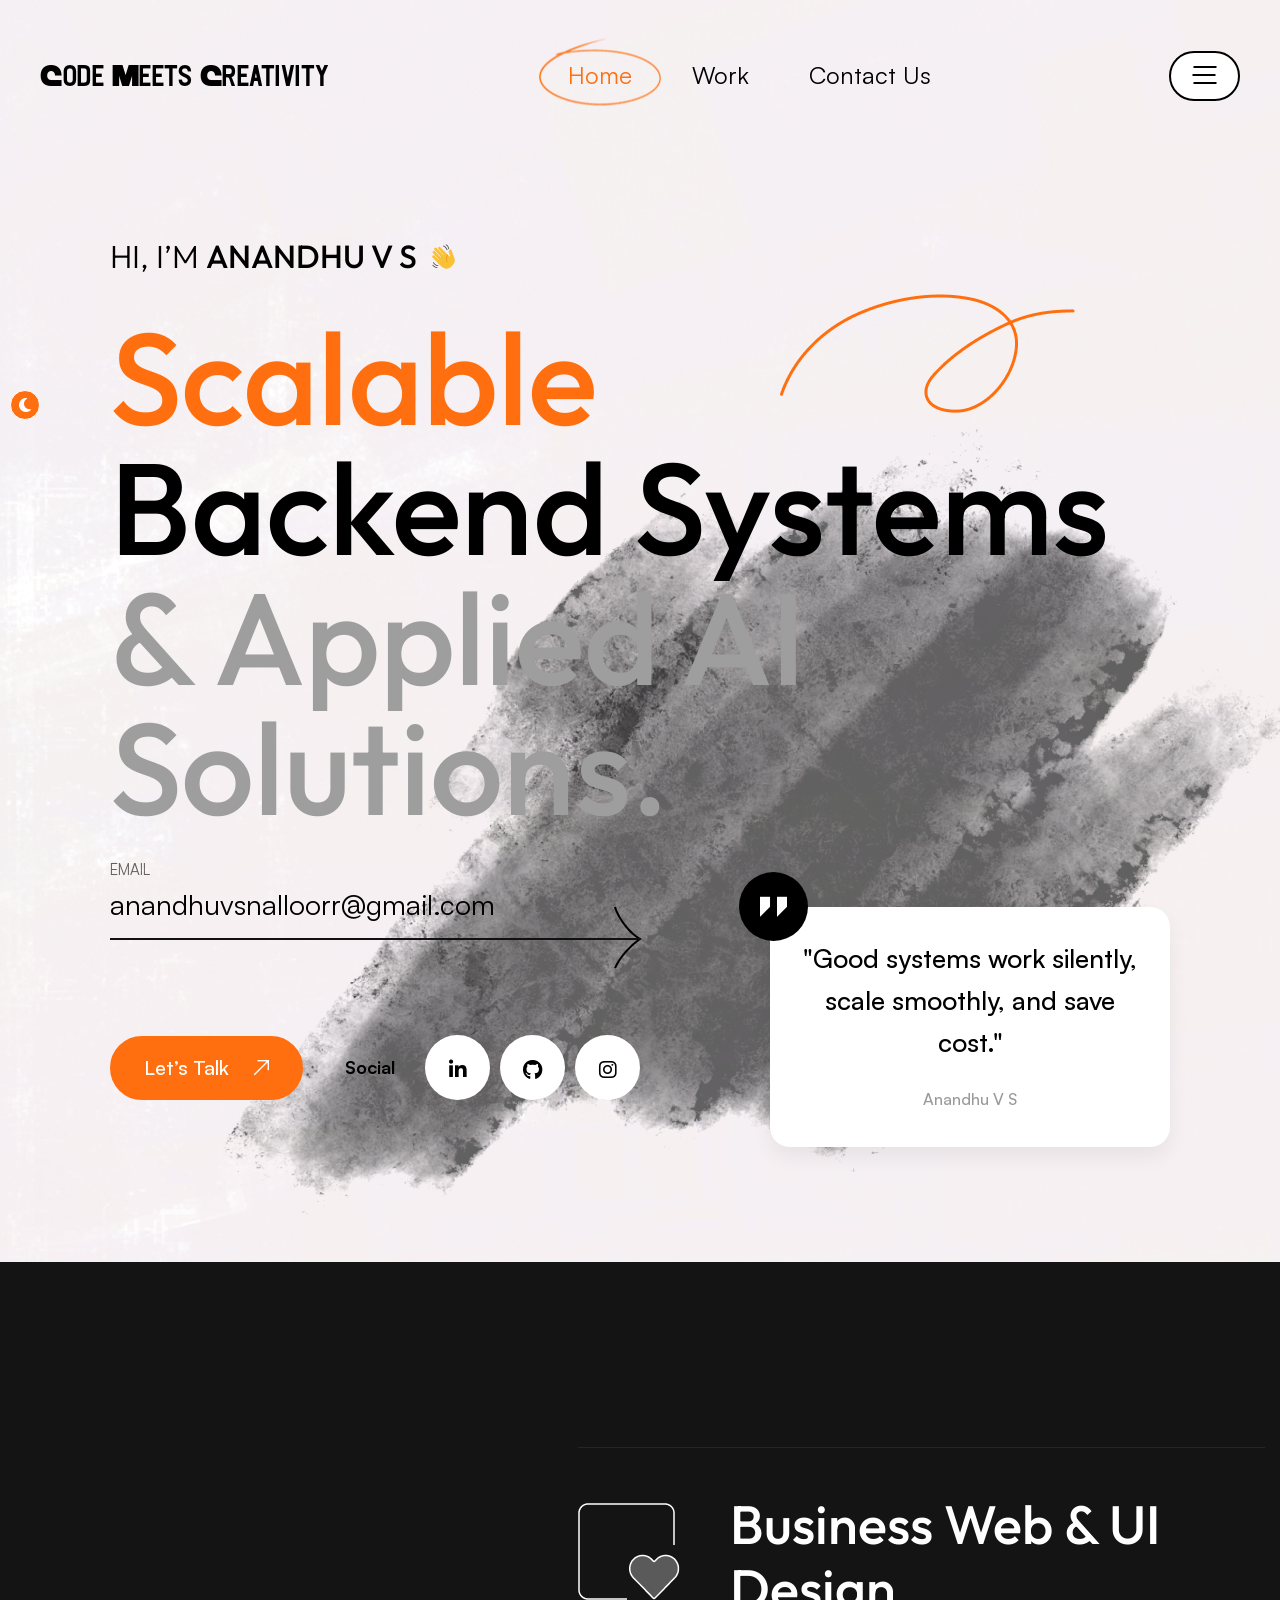
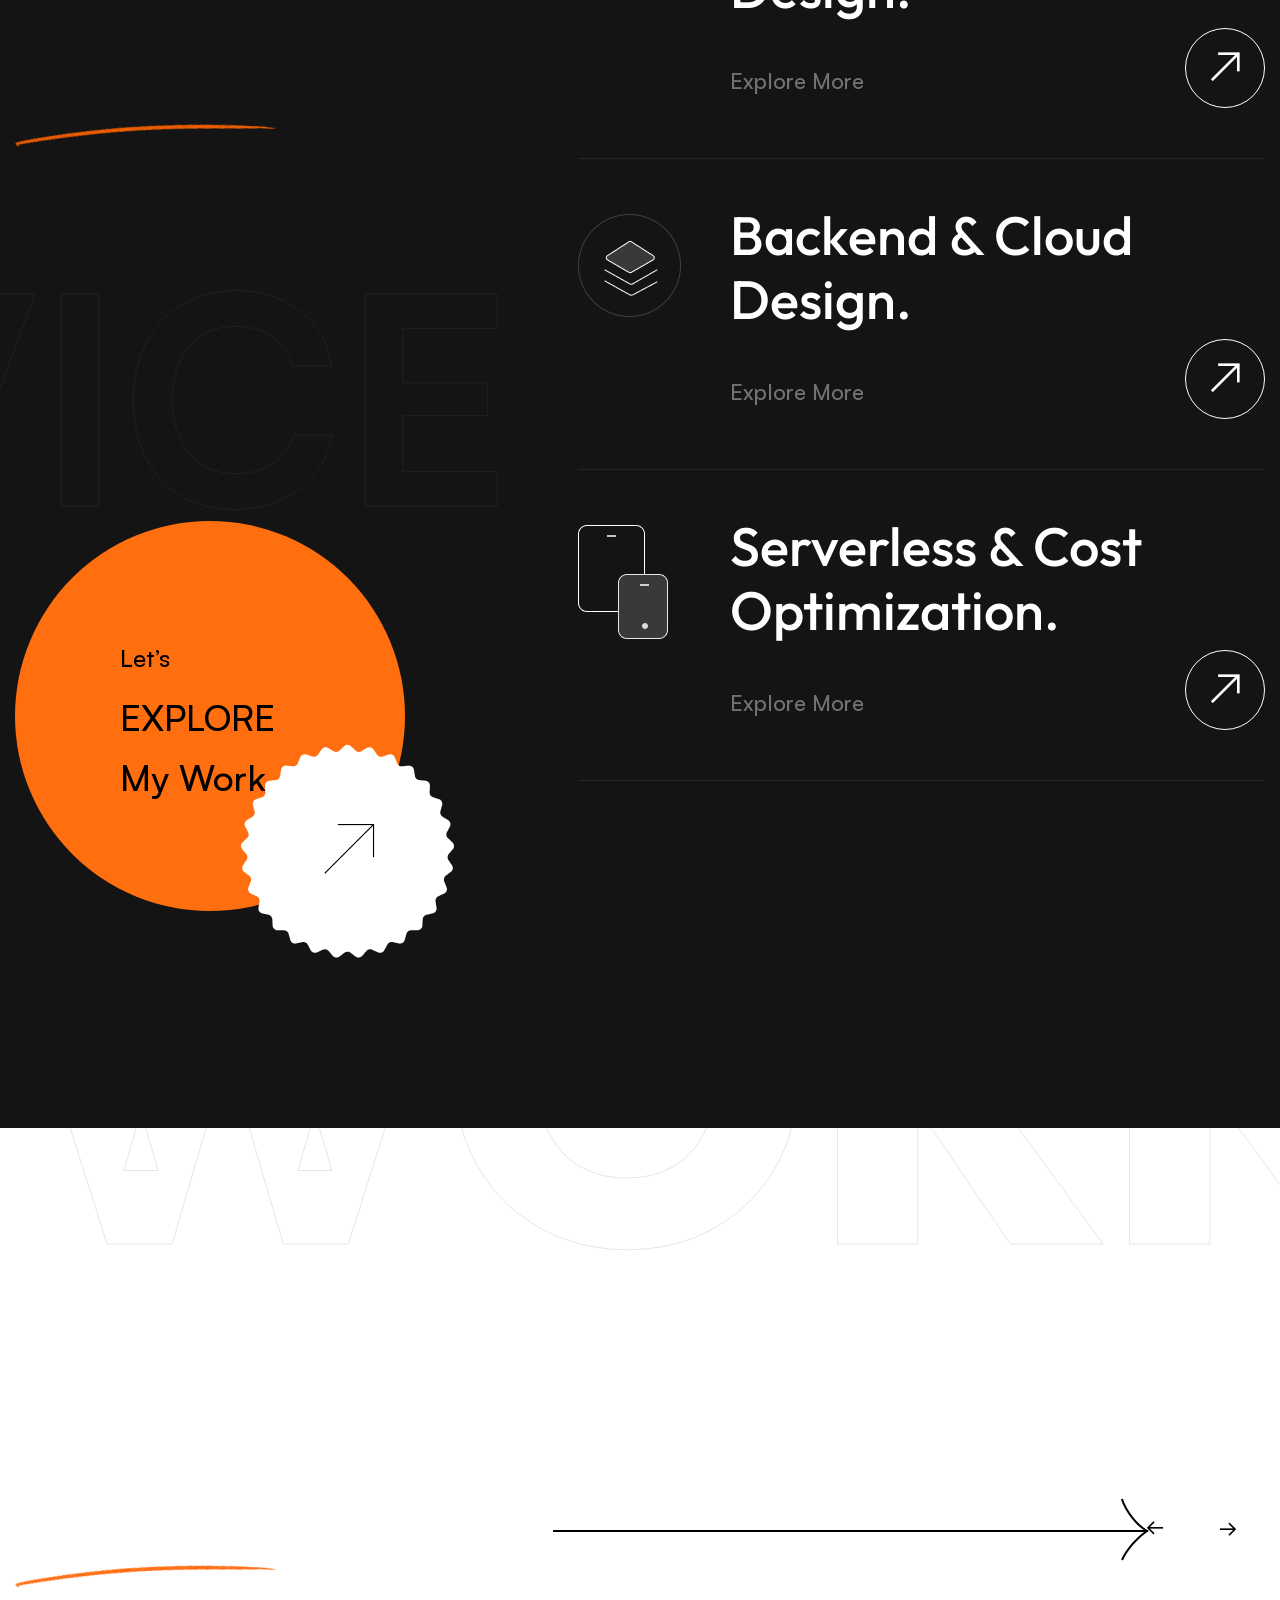
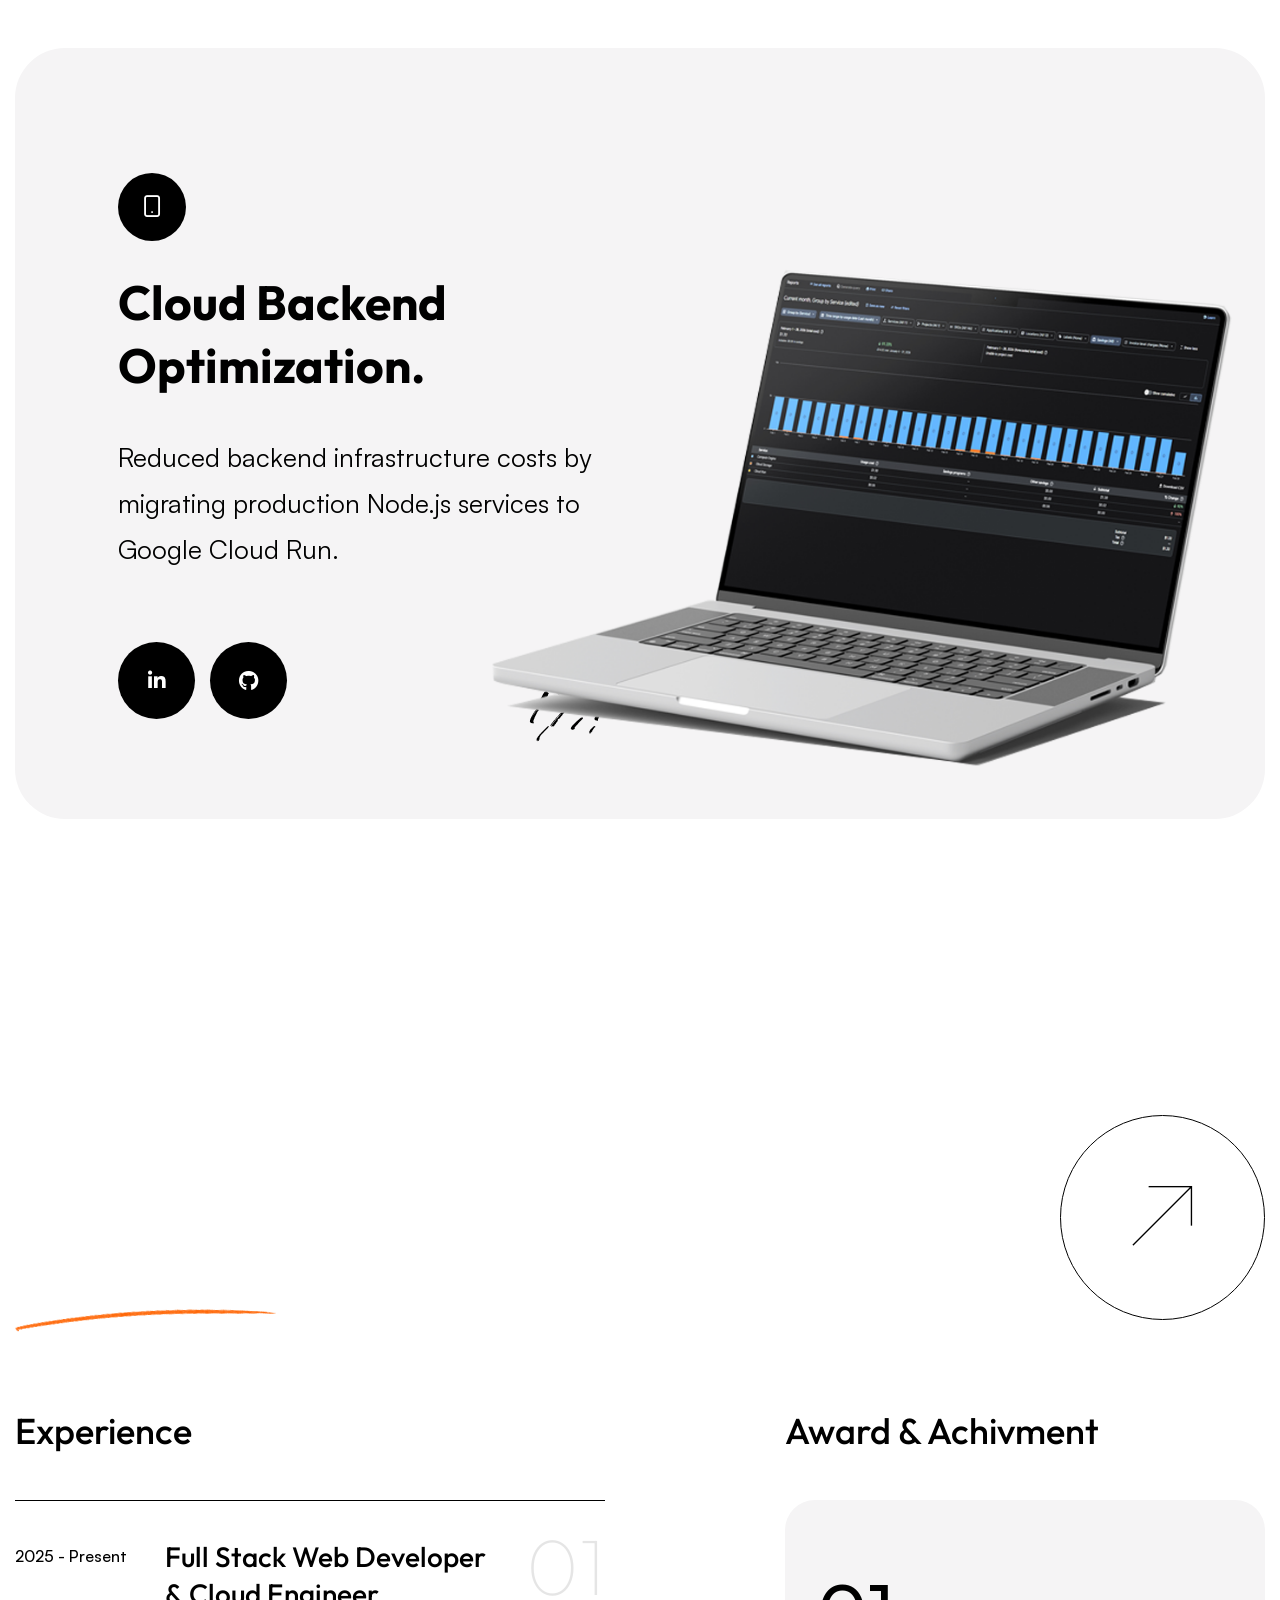
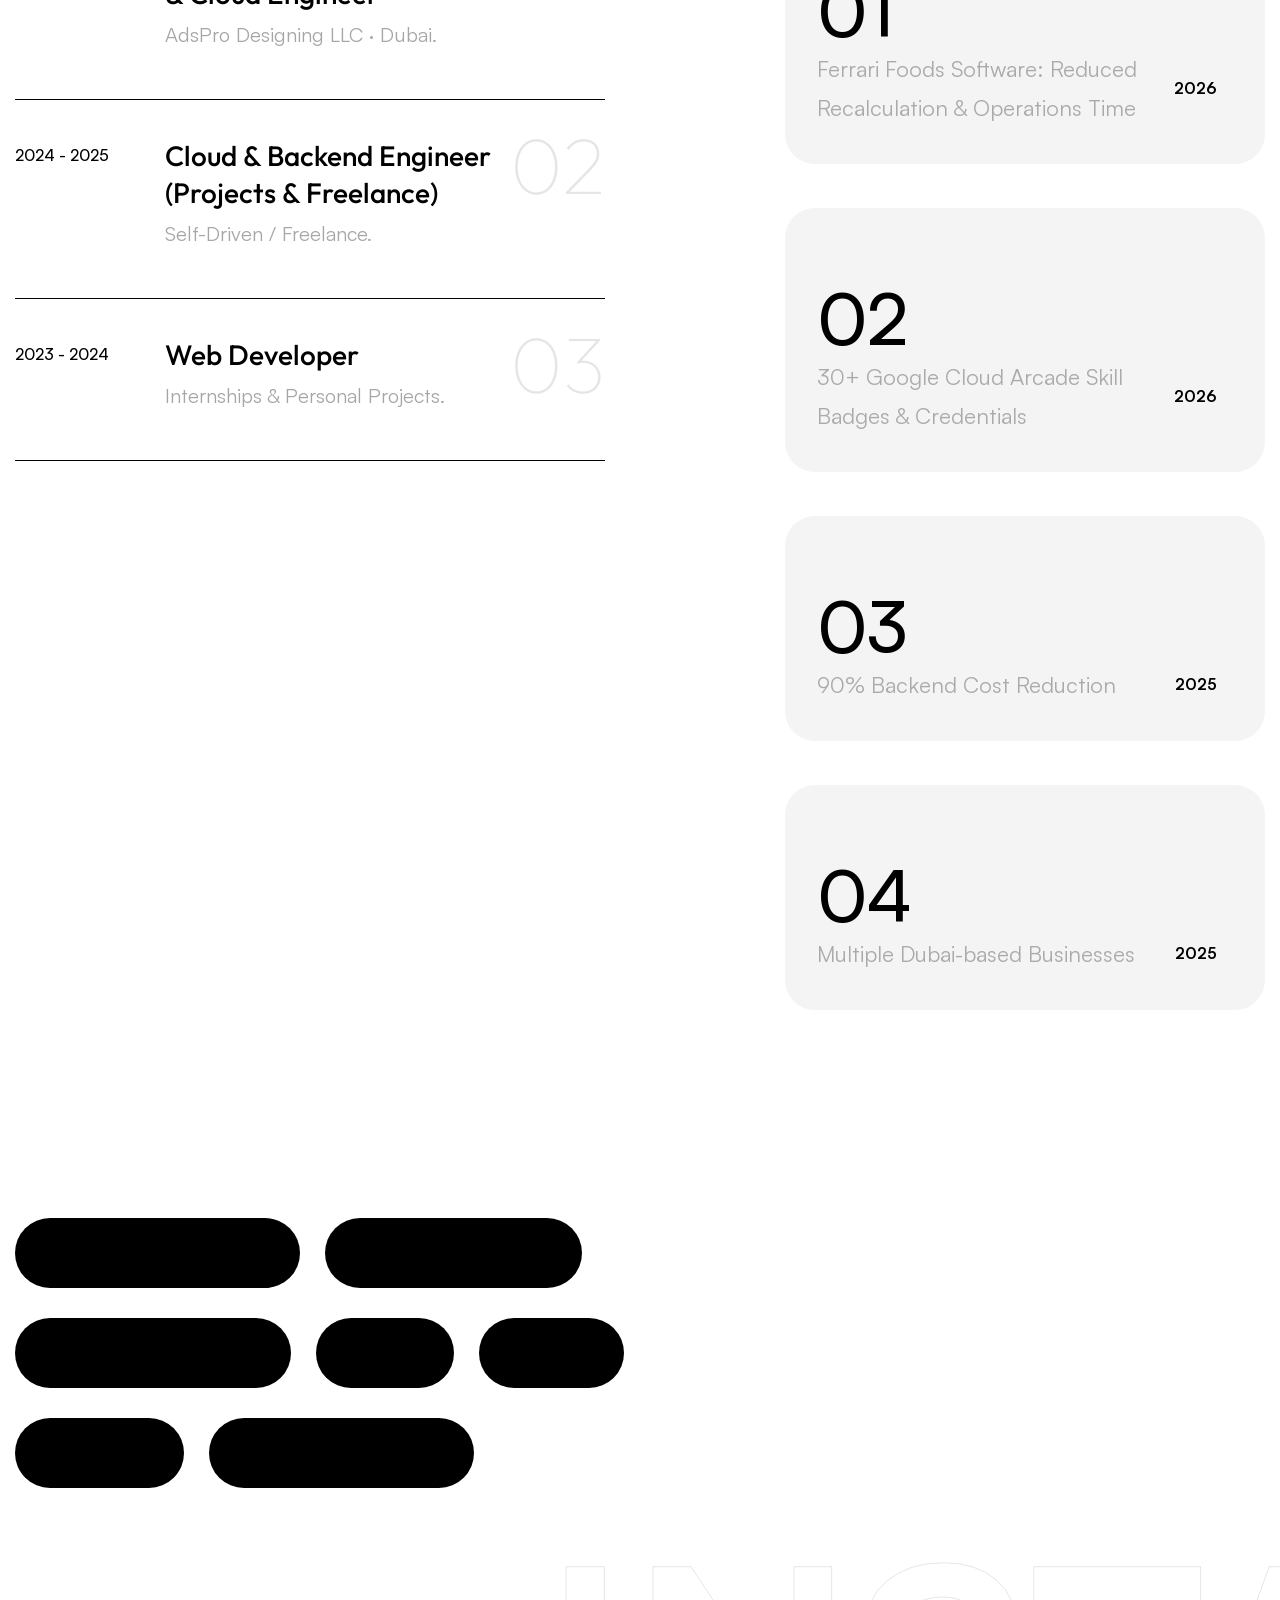
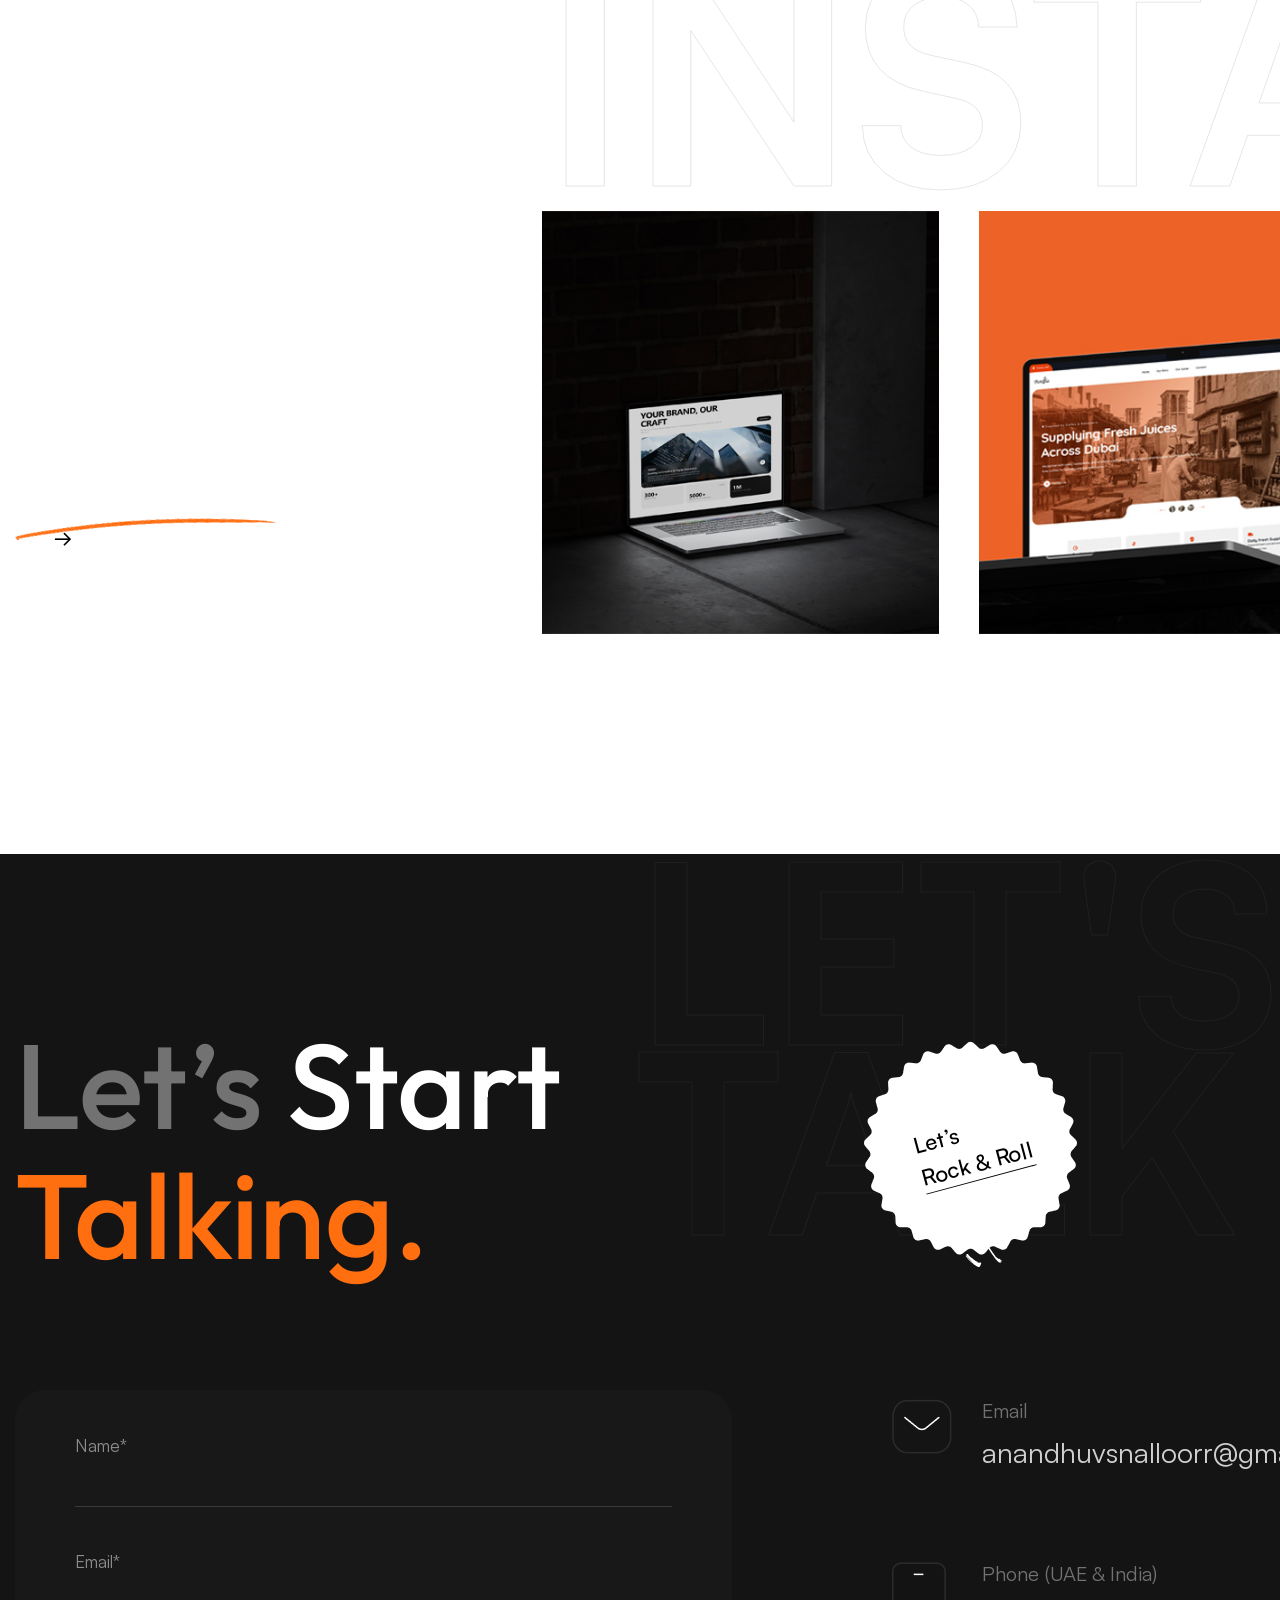
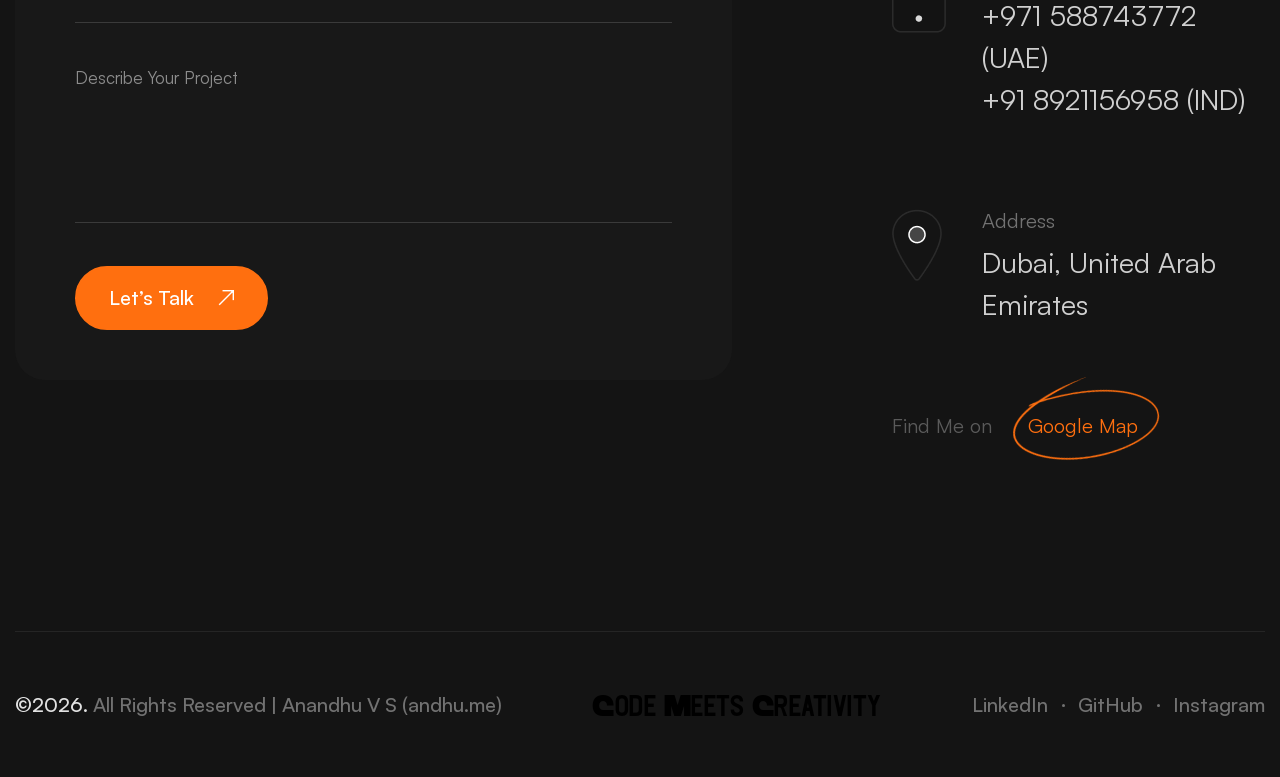
==== commit 113aeba1: "feat(seo,aeo): implement production-grade SEO, AEO, Schema.org JSON-LD, llms.txt, and AI crawler dir" ====
--- a/index.html
+++ b/index.html
@@ -3,12 +3,44 @@
 <head>
 <meta charset="utf-8">
 <meta http-equiv="X-UA-Compatible" content="IE=edge">
-<meta name="viewport" content="width=device-width, initial-scale=1.0, maximum-scale=1.0, user-scalable=0">
-
-<title>Potu - HTML 5 Template Preview</title>
+<meta name="viewport" content="width=device-width, initial-scale=1.0, maximum-scale=5.0">
+
+<!-- Primary SEO Meta Tags -->
+<title>Anandhu V S | Full Stack Web Developer &amp; Cloud Engineer in Dubai | andhu.me</title>
+<meta name="title" content="Anandhu V S | Full Stack Web Developer &amp; Cloud Engineer in Dubai | andhu.me">
+<meta name="description" content="Official portfolio of Anandhu V S, Full Stack Developer &amp; Cloud Engineer based in Dubai, UAE. Lead System Architect specializing in MERN stack, Google Cloud (GCP), Cloud Run serverless backends, Docker, and enterprise cloud systems.">
+<meta name="keywords" content="Anandhu V S, andhu.me, Full Stack Developer Dubai, Cloud Engineer Dubai, Google Cloud Platform, GCP Cloud Run, Serverless Backend, MERN Stack, React Developer, Node.js Developer, Docker, AdsPro Designing, MenuSent Founder, Ferrari Foods Ledger, CloudDrive App, Up4TexAll, DevOps Dubai, Web Developer UAE, Anandhu">
+<meta name="author" content="Anandhu V S">
+<meta name="robots" content="index, follow, max-snippet:-1, max-image-preview:large, max-video-preview:-1">
+<link rel="canonical" href="https://www.andhu.me/">
+<link rel="alternate" type="text/markdown" title="LLM Context" href="https://www.andhu.me/llms.txt">
+<meta name="theme-color" content="#0d0d11">
+<meta name="apple-mobile-web-app-title" content="andhu.me">
+
+<!-- Open Graph / Facebook / LinkedIn / WhatsApp -->
+<meta property="og:type" content="website">
+<meta property="og:url" content="https://www.andhu.me/">
+<meta property="og:site_name" content="Anandhu V S - andhu.me">
+<meta property="og:title" content="Anandhu V S | Full Stack Web Developer &amp; Cloud Engineer Dubai">
+<meta property="og:description" content="Official portfolio of Anandhu V S: Full Stack Web Developer &amp; Cloud Engineer in Dubai. Discover production cloud systems, serverless migrations, and MERN applications.">
+<meta property="og:image" content="https://www.andhu.me/assets/images/portfolio/cloud.png">
+<meta property="og:image:secure_url" content="https://www.andhu.me/assets/images/portfolio/cloud.png">
+<meta property="og:image:width" content="1200">
+<meta property="og:image:height" content="630">
+<meta property="og:image:alt" content="Anandhu V S - Full Stack Developer &amp; Cloud Engineer">
+<meta property="og:locale" content="en_US">
+
+<!-- Twitter Cards -->
+<meta name="twitter:card" content="summary_large_image">
+<meta name="twitter:url" content="https://www.andhu.me/">
+<meta name="twitter:title" content="Anandhu V S | Full Stack Web Developer &amp; Cloud Engineer Dubai">
+<meta name="twitter:description" content="Explore production cloud systems, Google Cloud Run serverless architectures, and MERN applications built by Anandhu V S.">
+<meta name="twitter:image" content="https://www.andhu.me/assets/images/portfolio/cloud.png">
+<meta name="twitter:creator" content="@andhu_me">
 
 <!-- Fav Icon -->
 <link rel="icon" href="assets/images/favicon.ico" type="image/x-icon">
+<link rel="apple-touch-icon" href="assets/images/resource/about-7.jpg">
 
 <!-- Google Fonts -->
 <link href="https://fonts.googleapis.com/css2?family=Outfit:wght@100;200;300;400;500;600;700;800;900&display=swap" rel="stylesheet">
@@ -39,6 +71,202 @@
 <link href="assets/css/module-css/instagram.css" rel="stylesheet">
 <link href="assets/css/module-css/contact.css" rel="stylesheet">
 <link href="assets/css/responsive.css" rel="stylesheet">
+
+<!-- Structured Data (JSON-LD) for Search Engine Identity & Knowledge Graph -->
+<script type="application/ld+json">
+{
+  "@context": "https://schema.org",
+  "@graph": [
+    {
+      "@type": "Person",
+      "@id": "https://www.andhu.me/#person",
+      "name": "Anandhu V S",
+      "alternateName": ["Anandhu", "andhu.me", "Anandhu VS"],
+      "description": "Full Stack Web Developer, Cloud Engineer, and Lead System Architect based in Dubai, UAE. Specializing in MERN stack, Google Cloud Run serverless backends, Docker, and enterprise financial systems.",
+      "url": "https://www.andhu.me/",
+      "image": "https://www.andhu.me/assets/images/resource/about-7.jpg",
+      "jobTitle": [
+        "Full Stack Web Developer",
+        "Cloud Engineer",
+        "Lead System Architect",
+        "Digital Strategist"
+      ],
+      "worksFor": {
+        "@type": "Organization",
+        "name": "AdsPro Designing LLC",
+        "url": "https://www.adsprodxb.com"
+      },
+      "alumniOf": {
+        "@type": "CollegeOrUniversity",
+        "name": "College of Engineering, Aranmula"
+      },
+      "address": {
+        "@type": "PostalAddress",
+        "addressLocality": "Dubai",
+        "addressCountry": "AE"
+      },
+      "email": "mailto:anandhuvsnalloorr@gmail.com",
+      "telephone": ["+971588743772", "+918921156958"],
+      "sameAs": [
+        "https://www.linkedin.com/in/anandhuvsin/",
+        "https://github.com/Anandhu362",
+        "https://medium.com/@nandhuanandhu4321",
+        "https://anandhuvsmenusent.blogspot.com/",
+        "https://www.instagram.com/andhu.me/",
+        "https://portfolio-anandhu-v-s.vercel.app/"
+      ],
+      "knowsAbout": [
+        "Full Stack Development",
+        "Google Cloud Platform (GCP)",
+        "Google Cloud Run",
+        "Serverless Architecture",
+        "Docker Containerization",
+        "Cloud Cost Optimization",
+        "Node.js",
+        "TypeScript",
+        "React.js",
+        "MongoDB",
+        "Google BigQuery",
+        "WireGuard VPN",
+        "Applied AI Solutions",
+        "Google Vertex AI",
+        "DevOps & CI/CD"
+      ]
+    },
+    {
+      "@type": "WebSite",
+      "@id": "https://www.andhu.me/#website",
+      "url": "https://www.andhu.me/",
+      "name": "Anandhu V S - Portfolio & Cloud Engineering Systems",
+      "description": "Production web systems, serverless cloud architectures, and full-stack engineering portfolio of Anandhu V S.",
+      "publisher": {
+        "@id": "https://www.andhu.me/#person"
+      },
+      "inLanguage": "en-US"
+    },
+    {
+      "@type": "ItemList",
+      "@id": "https://www.andhu.me/#projects",
+      "name": "Featured Engineering Projects & Case Studies by Anandhu V S",
+      "itemListElement": [
+        {
+          "@type": "ListItem",
+          "position": 1,
+          "item": {
+            "@type": "SoftwareSourceCode",
+            "name": "Cloud Backend Optimization & Migration",
+            "description": "Migrated production Node.js + TypeScript backend from always-on VM to Google Cloud Run serverless, cutting cloud costs by up to 90%.",
+            "codeRepository": "https://github.com/Anandhu362/Cloud-Cost-Optimization",
+            "url": "https://anandhuvsmenusent.blogspot.com/2026/01/cloud-run-backend-migration-anandhu-v-s.html",
+            "programmingLanguage": ["TypeScript", "Node.js", "Docker"]
+          }
+        },
+        {
+          "@type": "ListItem",
+          "position": 2,
+          "item": {
+            "@type": "SoftwareApplication",
+            "name": "CloudDrive App Platform",
+            "applicationCategory": "BusinessApplication",
+            "operatingSystem": "Web",
+            "description": "Secure cloud-native file management application with user-isolated Google Cloud Storage, quota tracking, password protection, and zero-duplication metadata transfers.",
+            "url": "https://anandhuvsmenusent.blogspot.com/2026/01/clouddrive-app-secure-cloud-storage-anandhu-v-s.html",
+            "sameAs": "https://github.com/Anandhu362/Clouddrive-App-Projects-Detailes"
+          }
+        },
+        {
+          "@type": "ListItem",
+          "position": 3,
+          "item": {
+            "@type": "SoftwareApplication",
+            "name": "Ferrari Foods Cash Vault & Enterprise Ledger",
+            "applicationCategory": "FinanceApplication",
+            "description": "Mission-critical financial cash vault operations platform managing >AED 1,000,000+ across Sharjah and Abu Dhabi enterprise branches with automated WhatsApp notifications.",
+            "url": "https://github.com/Anandhu362/ferrarimanagement2"
+          }
+        },
+        {
+          "@type": "ListItem",
+          "position": 4,
+          "item": {
+            "@type": "WebSite",
+            "name": "Dubai Business Website Platform (Botila)",
+            "description": "High-performance production web platforms engineered for Dubai trading, manufacturing, and food distribution companies.",
+            "url": "https://botilademo.vercel.app/"
+          }
+        },
+        {
+          "@type": "ListItem",
+          "position": 5,
+          "item": {
+            "@type": "SoftwareApplication",
+            "name": "Up4TexAll (Re4Circular) Platform",
+            "applicationCategory": "Marketplace",
+            "description": "Sustainable textile circular marketplace featuring buyer/seller portals and AI upcycle concept generation via Google Gemini.",
+            "url": "https://github.com/Anandhu362/up4texall-Projects-Detailes"
+          }
+        },
+        {
+          "@type": "ListItem",
+          "position": 6,
+          "item": {
+            "@type": "SoftwareApplication",
+            "name": "Custom Cloud WireGuard VPN",
+            "description": "Private WireGuard Virtual Private Server deployed on Google Cloud Platform with custom firewall rules for encrypted traffic routing.",
+            "url": "https://github.com/Anandhu362/Virtual-Private-Server-"
+          }
+        }
+      ]
+    },
+    {
+      "@type": "FAQPage",
+      "@id": "https://www.andhu.me/#faq",
+      "mainEntity": [
+        {
+          "@type": "Question",
+          "name": "Who is Anandhu V S?",
+          "acceptedAnswer": {
+            "@type": "Answer",
+            "text": "Anandhu V S is a Lead System Architect, Full Stack Web Developer, and Google Cloud Engineer based in Dubai, UAE. He specializes in designing scalable web applications, serverless microservices on Google Cloud Run, and high-security fintech systems."
+          }
+        },
+        {
+          "@type": "Question",
+          "name": "What web development and cloud engineering services does Anandhu V S provide in Dubai?",
+          "acceptedAnswer": {
+            "@type": "Answer",
+            "text": "Anandhu V S provides full stack web application development (React, Node.js, TypeScript), Google Cloud Platform (GCP) serverless architecture and Cloud Run migrations, backend cost optimization, Docker containerization, and custom business software solutions in Dubai and globally."
+          }
+        },
+        {
+          "@type": "Question",
+          "name": "How did Anandhu V S achieve 90% cloud cost reduction on Google Cloud?",
+          "acceptedAnswer": {
+            "@type": "Answer",
+            "text": "Anandhu V S migrated production Node.js services from an always-on GCP Compute Engine virtual machine ($17.92/month) to serverless Google Cloud Run containers ($1.40/month), reducing monthly infrastructure overhead by over 90% while achieving sub-second autoscaling."
+          }
+        },
+        {
+          "@type": "Question",
+          "name": "What is Anandhu V S's experience with enterprise financial software?",
+          "acceptedAnswer": {
+            "@type": "Answer",
+            "text": "Anandhu V S architected and deployed the enterprise cash vault ledger for Ferrari Foods LLC, managing and reconciling transactions exceeding AED 1,000,000 across multiple retail distribution branches in Sharjah and Abu Dhabi with automated WhatsApp status notifications."
+          }
+        },
+        {
+          "@type": "Question",
+          "name": "How can I contact or hire Anandhu V S in Dubai?",
+          "acceptedAnswer": {
+            "@type": "Answer",
+            "text": "You can contact Anandhu V S directly by phone at +971 588743772 (UAE) or +91 8921156958 (India), by email at anandhuvsnalloorr@gmail.com, or through his official website at https://www.andhu.me/."
+          }
+        }
+      ]
+    }
+  ]
+}
+</script>
 
 </head>
 
@@ -175,7 +403,8 @@
                     <h4>Contact Info</h4>
                     <ul>
                         <li>Dubai, United Arab Emirates</li>
-                        <li><a href="tel:+971588743772">+971 588743772</a></li>
+                        <li><a href="tel:+971588743772">+971 588743772 (UAE)</a></li>
+                        <li><a href="tel:+918921156958">+91 8921156958 (India)</a></li>
                         <li><a href="mailto:anandhuvsnalloorr@gmail.com">anandhuvsnalloorr@gmail.com</a></li>
                     </ul>
                 </div>
@@ -212,9 +441,9 @@
                                         <button type="submit" class="theme-btn"><span>Let’s Talk</span></button>
                                         <ul class="social-links">
                                             <li><span>Social</span></li>
-                                            <li><a href="https://www.linkedin.com/in/anandhuvsin/" target="_blank" rel="noopener noreferrer"><i class="fab fa-linkedin-in"></i></a></li>
-                                            <li><a href="https://www.instagram.com/andhu.me/" target="_blank" rel="noopener noreferrer"><i class="fab fa-instagram"></i></a></li>
-                                            <li><a href="https://github.com/Anandhu362" target="_blank" rel="noopener noreferrer"><i class="fab fa-github"></i></a></li>
+                                            <li><a href="https://www.linkedin.com/in/anandhuvsin/" target="_blank" rel="noopener noreferrer" title="LinkedIn"><i class="fab fa-linkedin-in"></i></a></li>
+                                            <li><a href="https://github.com/Anandhu362" target="_blank" rel="noopener noreferrer" title="GitHub"><i class="fab fa-github"></i></a></li>
+                                            <li><a href="https://www.instagram.com/andhu.me/" target="_blank" rel="noopener noreferrer" title="Instagram"><i class="fab fa-instagram"></i></a></li>
                                         </ul>
                                     </div>
                                 </form>
@@ -596,19 +825,19 @@
                     <div class="col-lg-5 col-md-12 col-sm-12 info-column">
                         <div class="info-content ml_130" data-aos="fade-left" data-aos-easing="linear" data-aos-duration="700">
                             <div class="single-item">
-                                <div class="icon-box"><img src="assets/images/icons/icon-5.png" alt=""></div>
+                                <div class="icon-box"><img src="assets/images/icons/icon-5.png" alt="Email"></div>
                                 <span>Email</span>
-                                <h3><a href="mailto:gellome@rakabir.com">anandhuvsnalloorr@gmail.com</a></h3>
+                                <h3><a href="mailto:anandhuvsnalloorr@gmail.com">anandhuvsnalloorr@gmail.com</a></h3>
                             </div>
                             <div class="single-item">
-                                <div class="icon-box"><img src="assets/images/icons/icon-6.png" alt=""></div>
-                                <span>Phone</span>
-                                <h3><a href="tel:+971588743772">+971 588743772</a></h3>
+                                <div class="icon-box"><img src="assets/images/icons/icon-6.png" alt="Phone"></div>
+                                <span>Phone (UAE &amp; India)</span>
+                                <h3><a href="tel:+971588743772">+971 588743772 (UAE)</a><br><a href="tel:+918921156958">+91 8921156958 (IND)</a></h3>
                             </div>
                             <div class="single-item">
-                                <div class="icon-box"><img src="assets/images/icons/icon-7.png" alt=""></div>
+                                <div class="icon-box"><img src="assets/images/icons/icon-7.png" alt="Address"></div>
                                 <span>Address</span>
-                                <h3>Dubai, UAE</h3>
+                                <h3>Dubai, United Arab Emirates</h3>
                             </div>
                             <div class="map-link">
                                 <p>Find Me on <a href="https://www.google.com/maps" target="_blank">Google Map</a></p>
@@ -626,12 +855,12 @@
             <div class="large-container">
                 <div class="footer-bottom">
                     <div class="bottom-inner">
-                        <div class="copyright"><p><span>&copy;2024.</span> All Right Reserved</p></div>
+                        <div class="copyright"><p><span>&copy;2026.</span> All Rights Reserved | Anandhu V S (<a href="https://www.andhu.me/" style="color: inherit;">andhu.me</a>)</p></div>
                         <div class="footer-logo"><a href="index.html" class="logo-text">Code Meets Creativity</a></div>
                         <ul class="social-links">
                             <li><a href="https://www.linkedin.com/in/anandhuvsin/" target="_blank" rel="noopener noreferrer">LinkedIn</a></li>
-                            <li><a href="https://www.instagram.com/andhu.me/" target="_blank" rel="noopener noreferrer">Insta</a></li>
                             <li><a href="https://github.com/Anandhu362" target="_blank" rel="noopener noreferrer">GitHub</a></li>
+                            <li><a href="https://www.instagram.com/andhu.me/" target="_blank" rel="noopener noreferrer">Instagram</a></li>
                         </ul>
                     </div>
                 </div>
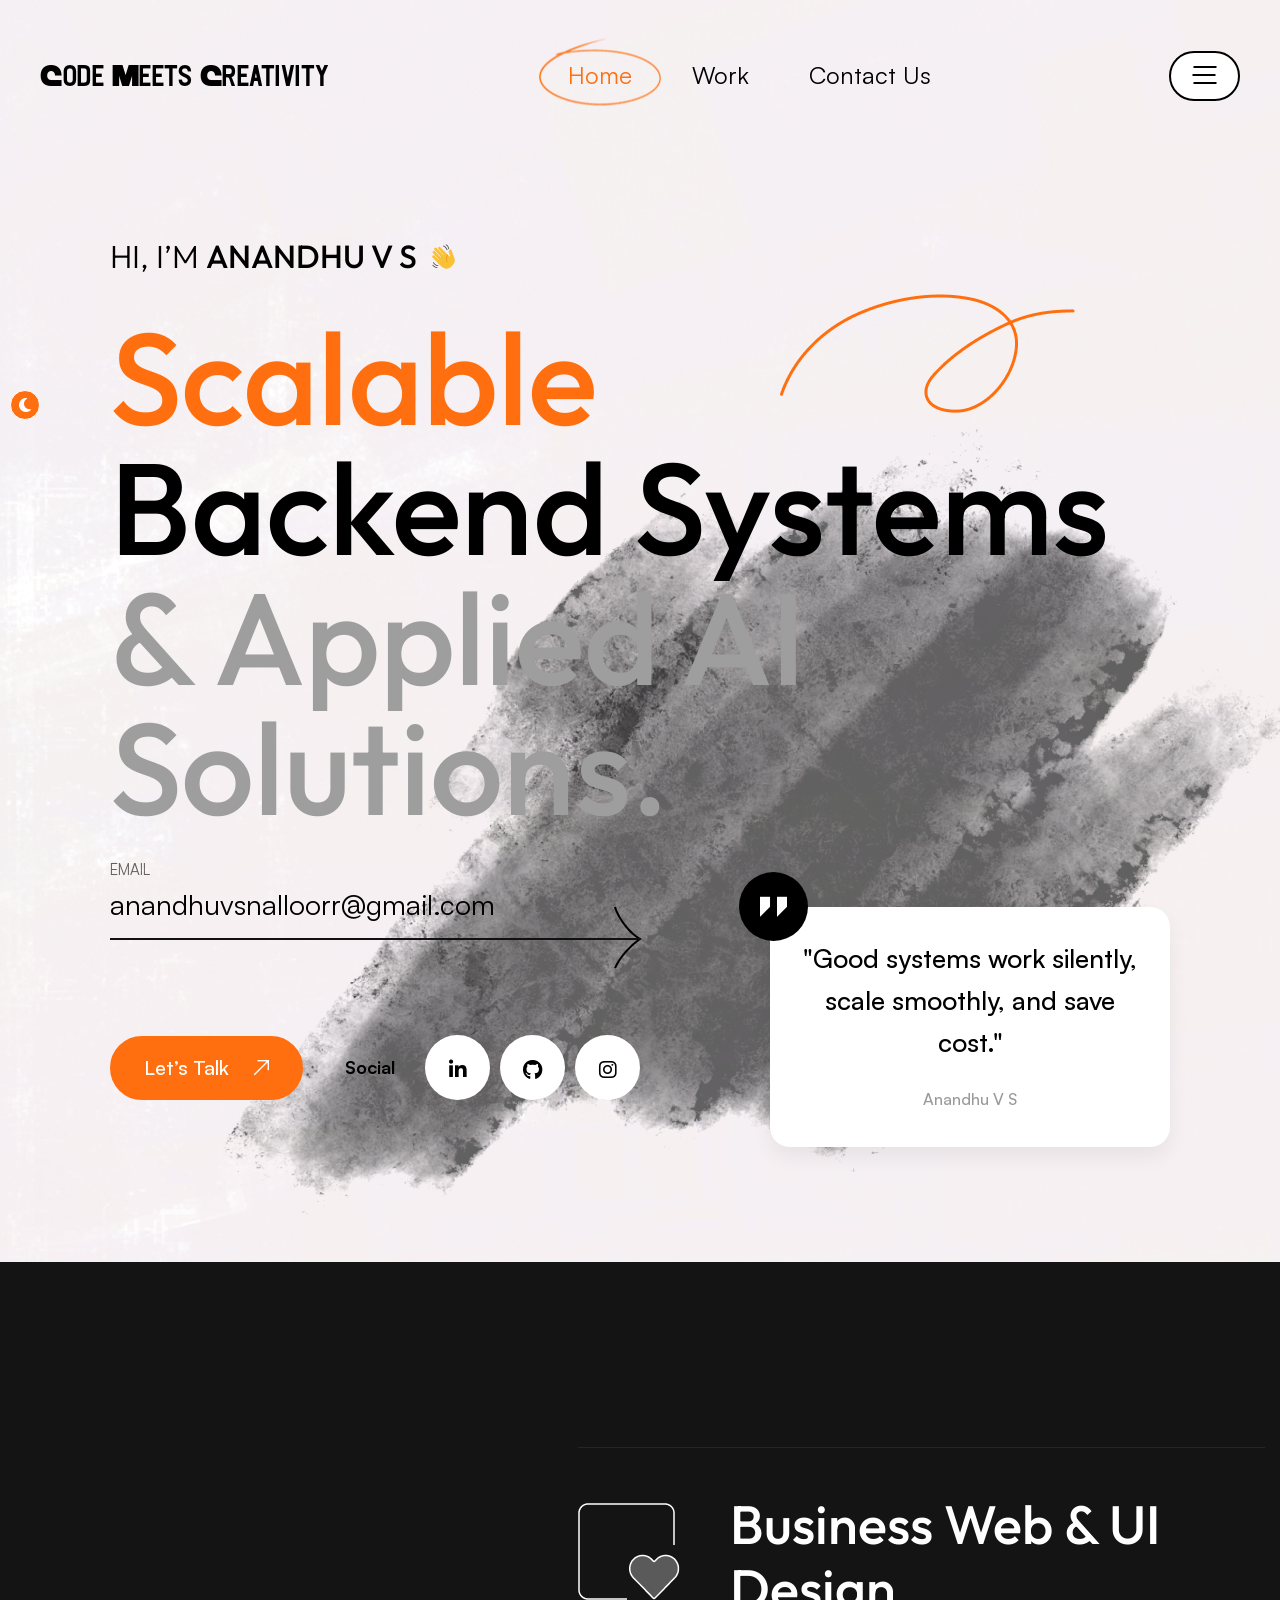
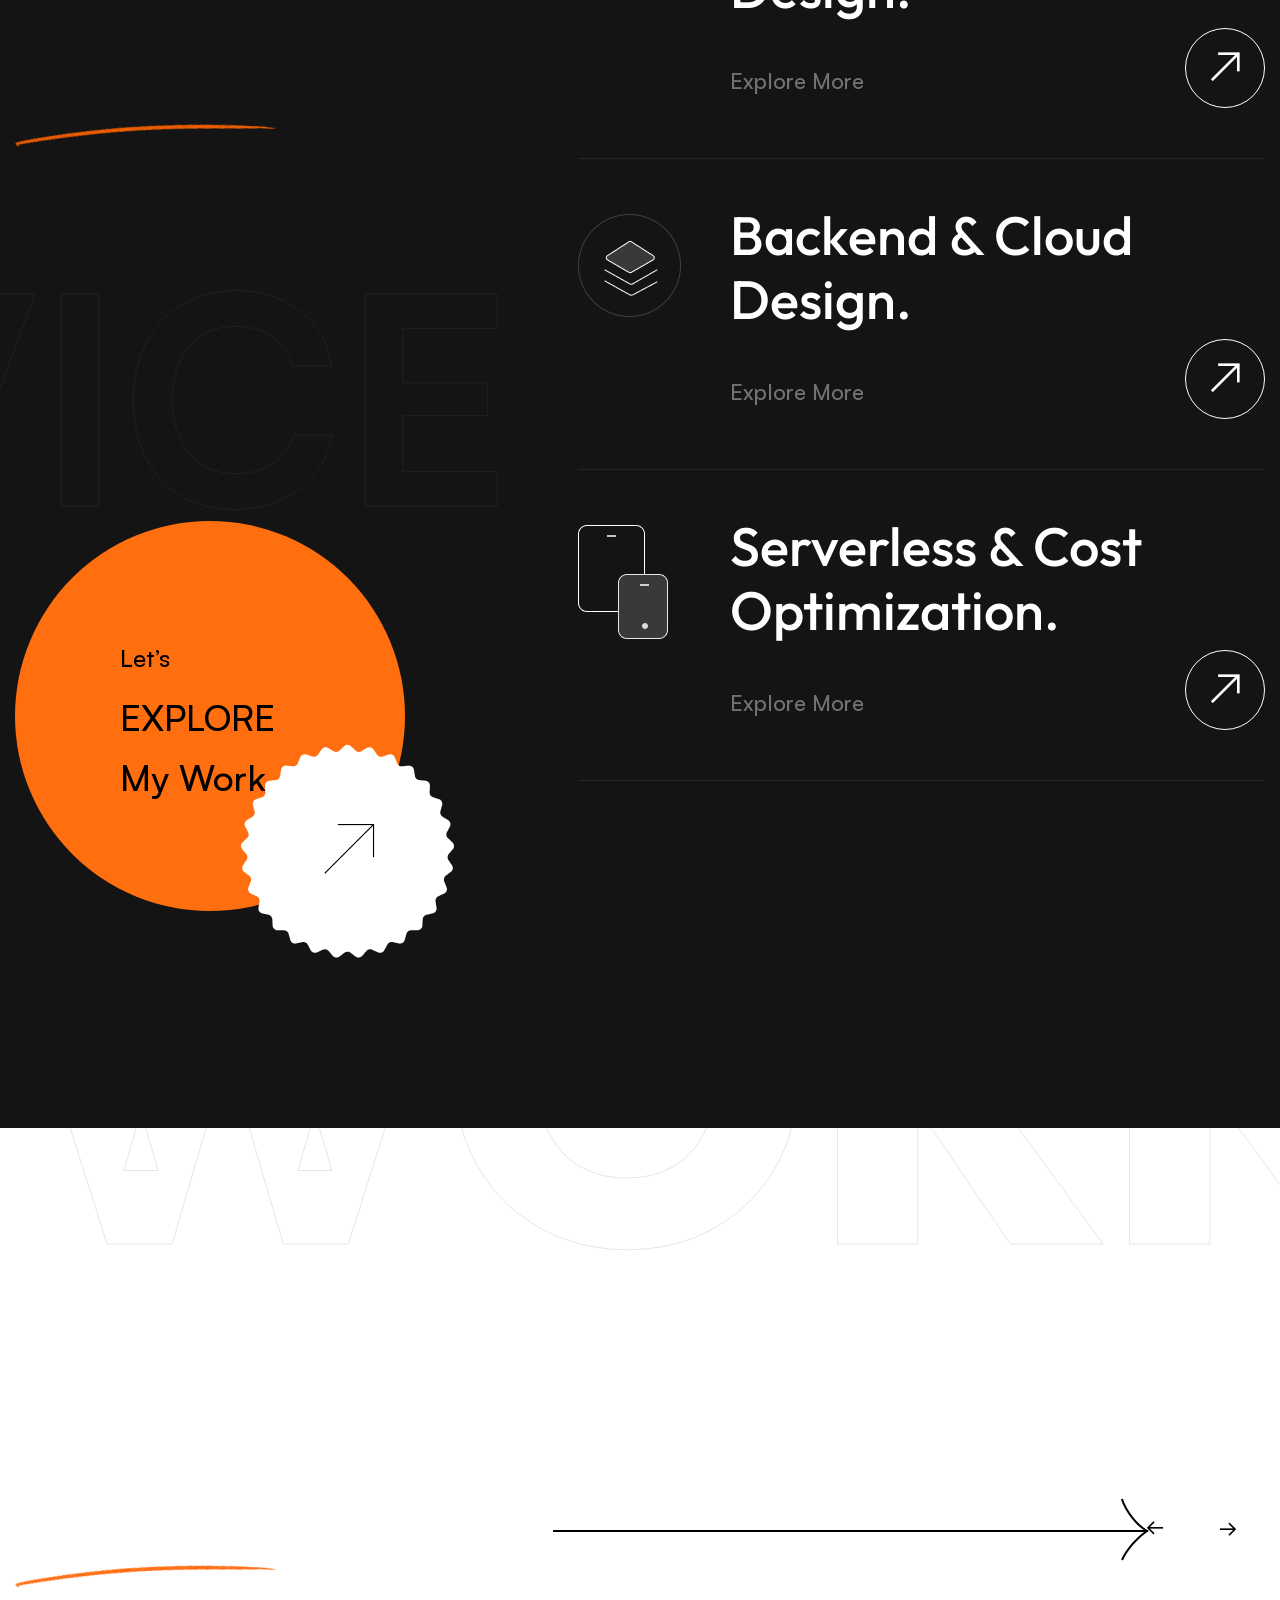
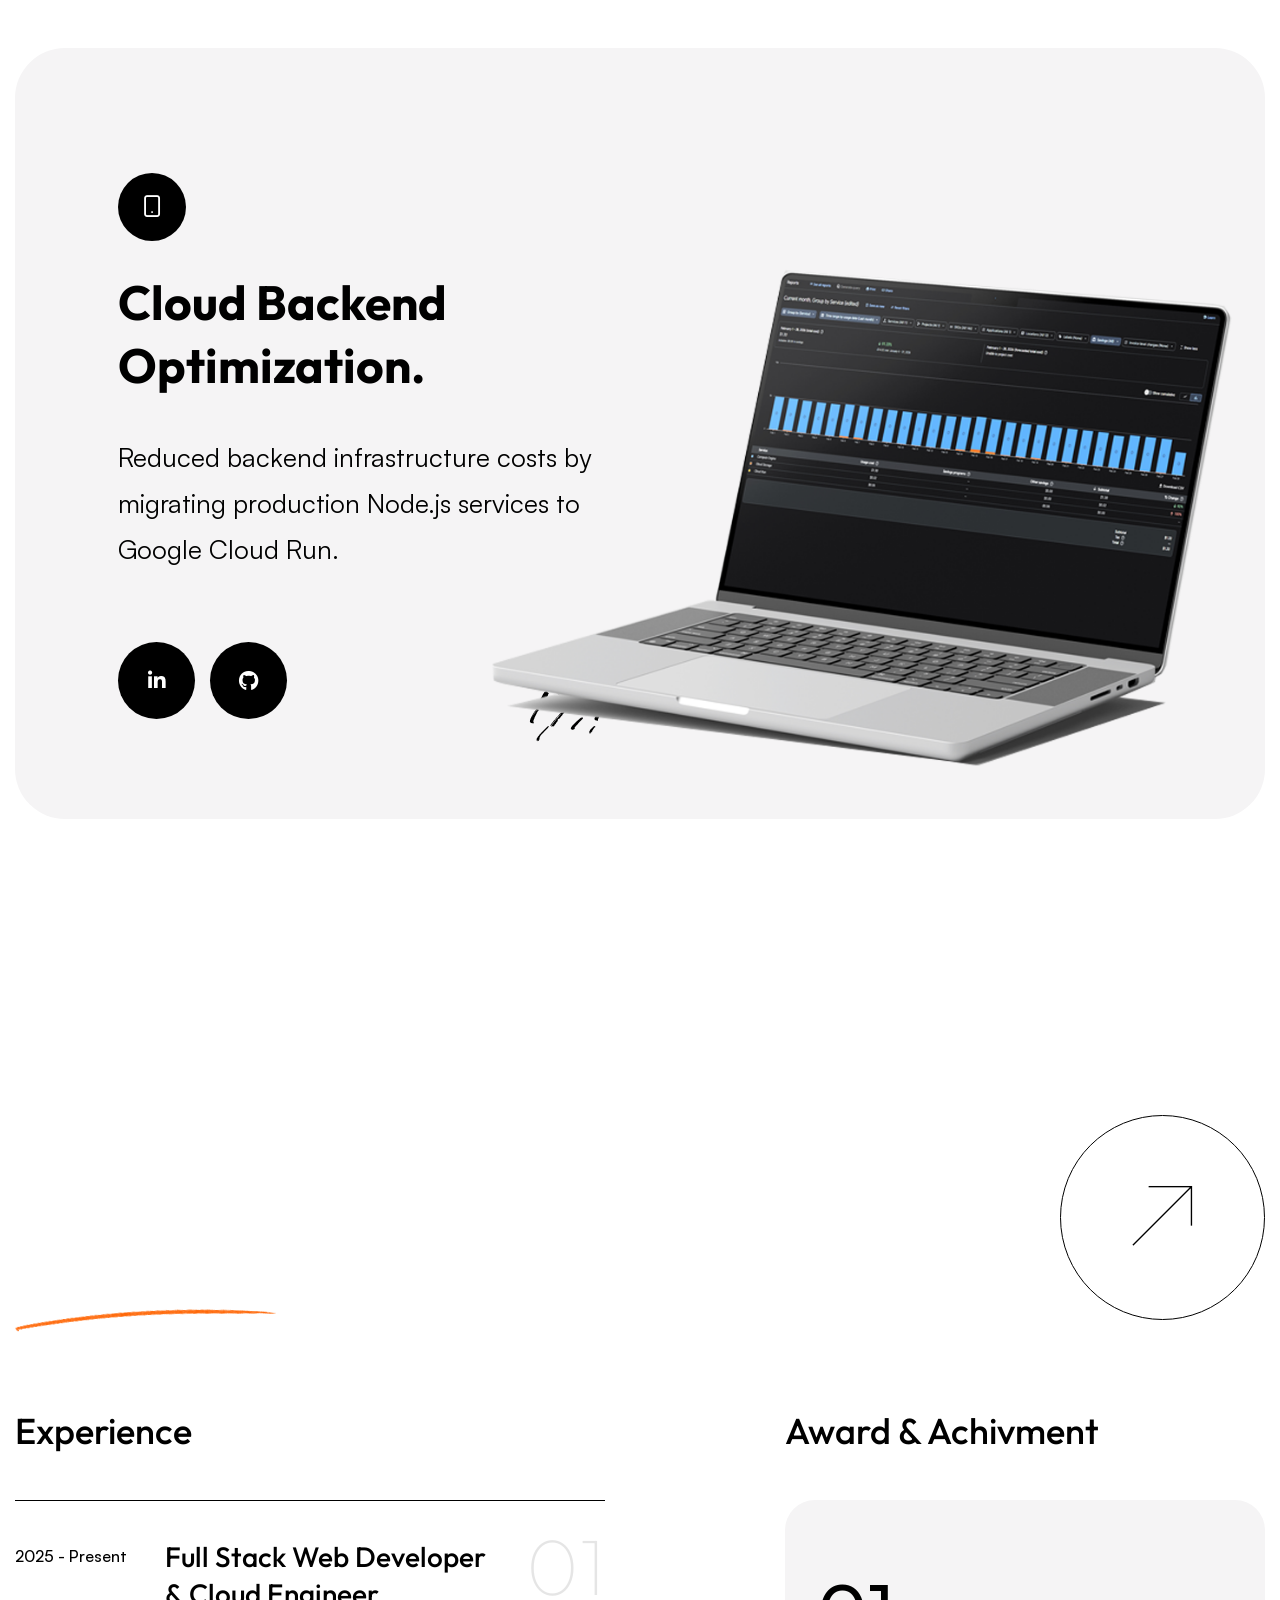
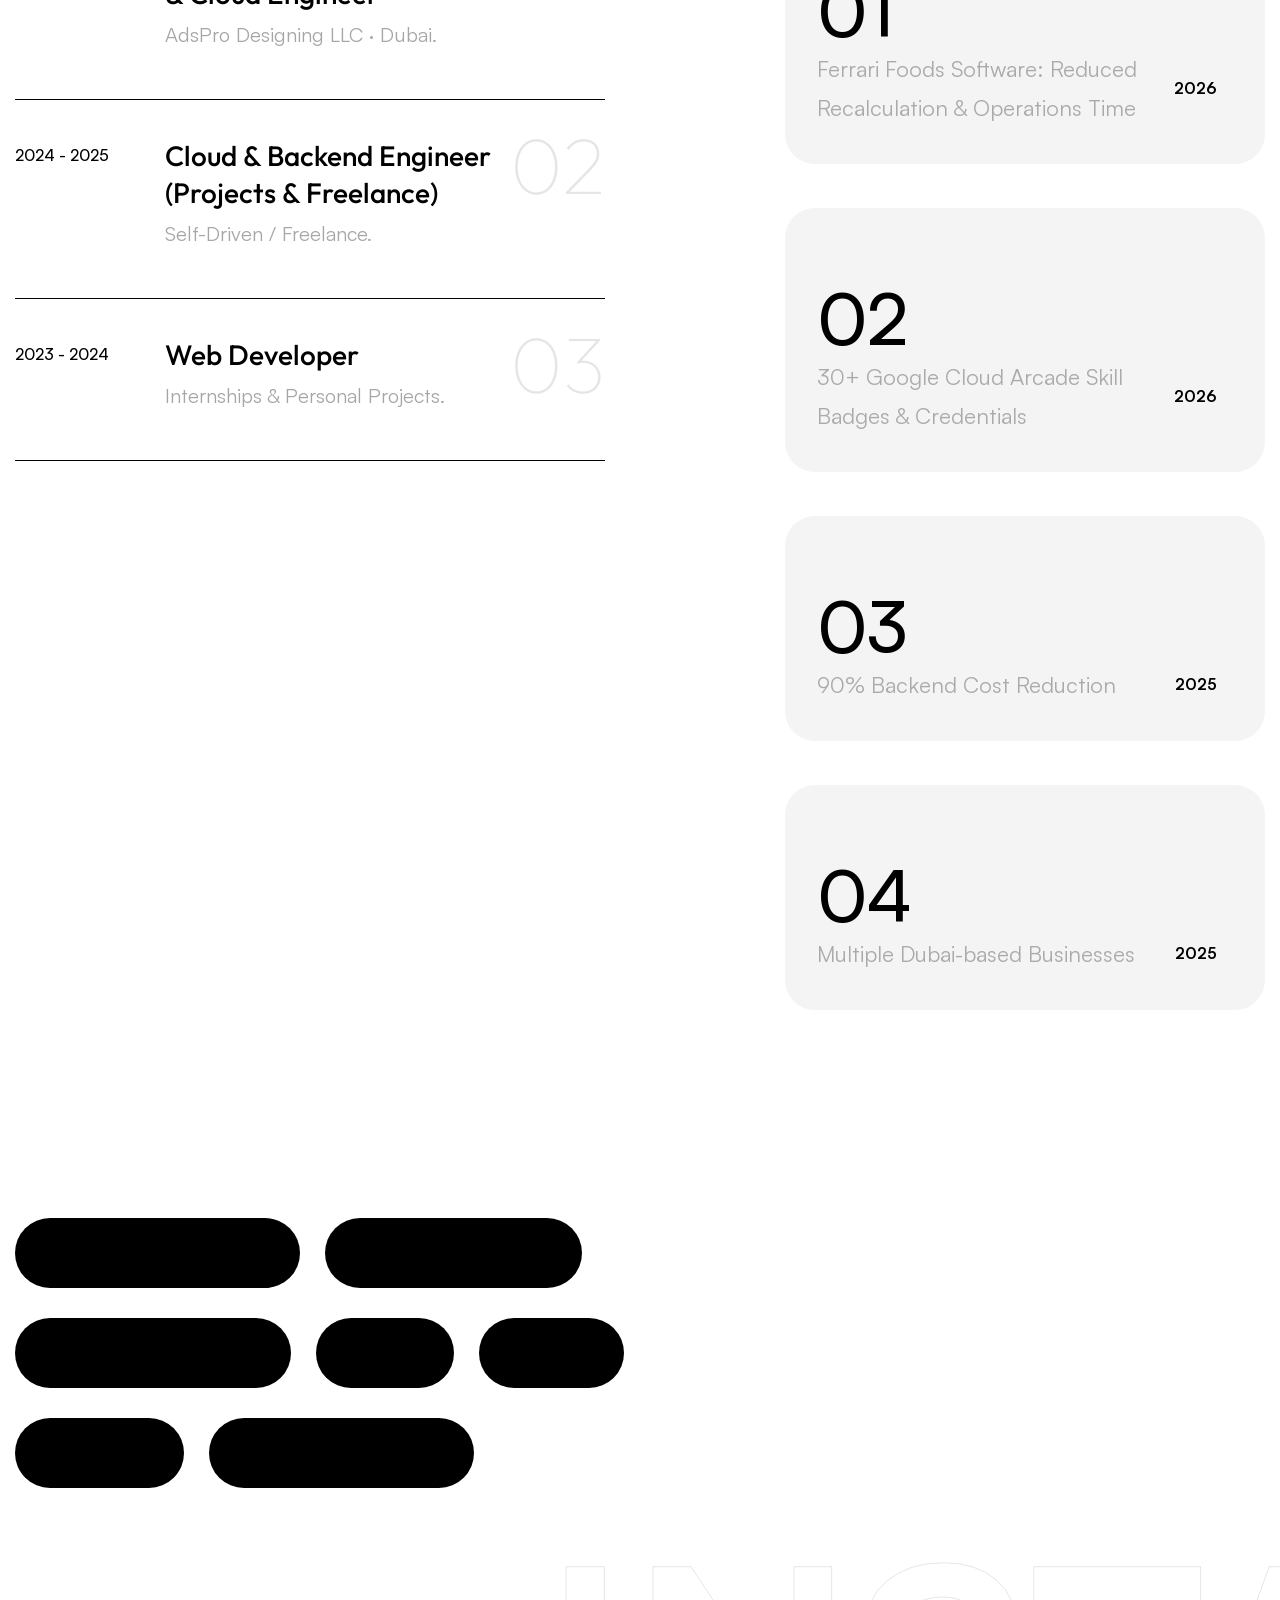
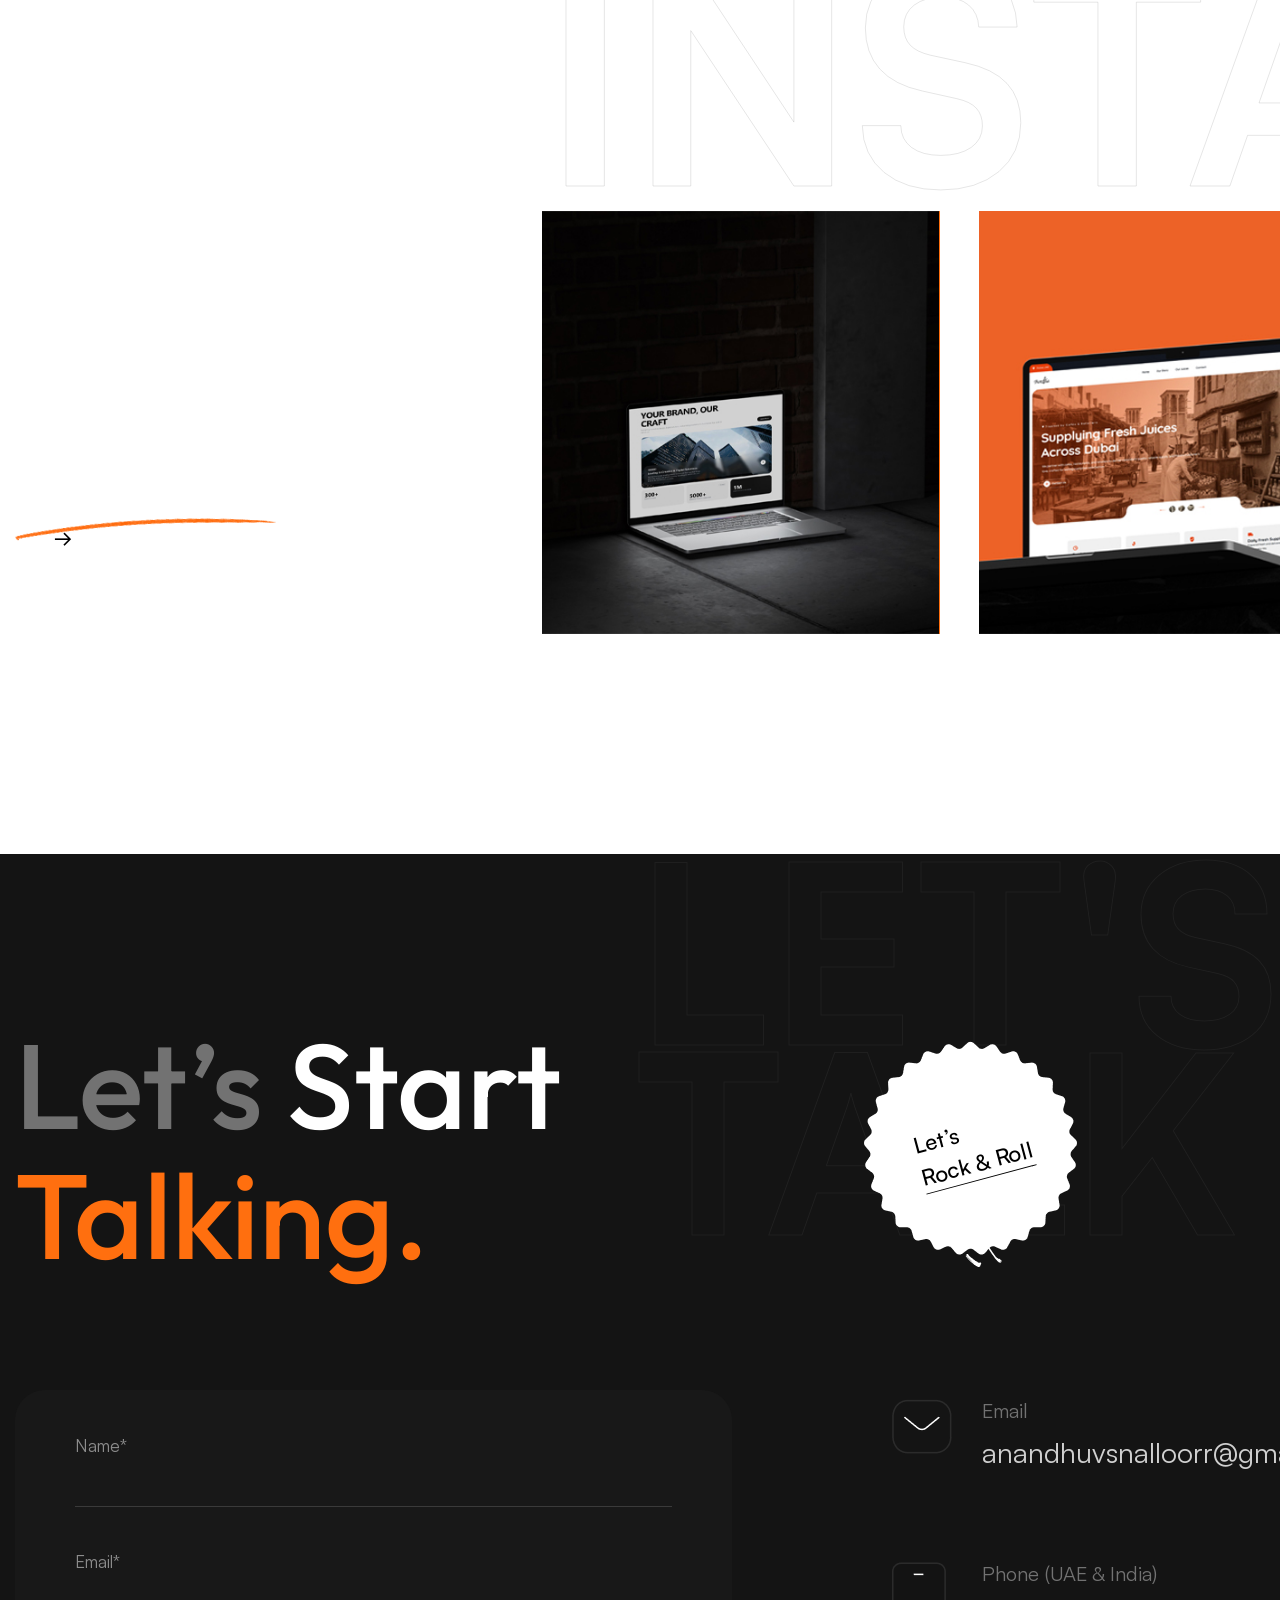
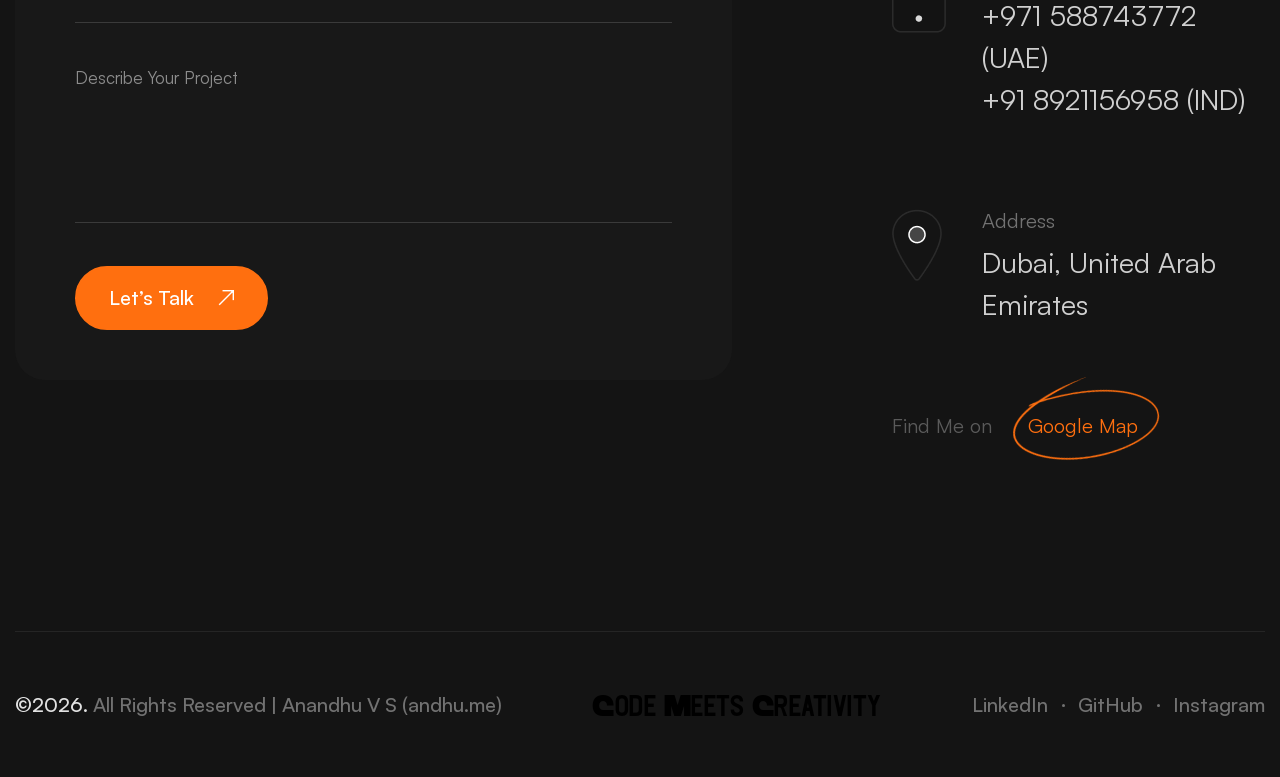
==== commit ac0d42b7: "feat(seo,git): enhance AEO entity disambiguation, add 301 vercel redirect, update sameAs, and gitign" ====
--- a/index.html
+++ b/index.html
@@ -81,7 +81,7 @@
       "@type": "Person",
       "@id": "https://www.andhu.me/#person",
       "name": "Anandhu V S",
-      "alternateName": ["Anandhu", "andhu.me", "Anandhu VS"],
+      "alternateName": ["Anandhu", "Anandhu V.S.", "Anandhu VS", "Anandhu V S Nalloor", "andhu.me"],
       "description": "Full Stack Web Developer, Cloud Engineer, and Lead System Architect based in Dubai, UAE. Specializing in MERN stack, Google Cloud Run serverless backends, Docker, and enterprise financial systems.",
       "url": "https://www.andhu.me/",
       "image": "https://www.andhu.me/assets/images/resource/about-7.jpg",
@@ -113,7 +113,7 @@
         "https://medium.com/@nandhuanandhu4321",
         "https://anandhuvsmenusent.blogspot.com/",
         "https://www.instagram.com/andhu.me/",
-        "https://portfolio-anandhu-v-s.vercel.app/"
+        "https://stackshare.io/anandhu362"
       ],
       "knowsAbout": [
         "Full Stack Development",
@@ -168,7 +168,12 @@
             "@type": "SoftwareApplication",
             "name": "CloudDrive App Platform",
             "applicationCategory": "BusinessApplication",
-            "operatingSystem": "Web",
+            "operatingSystem": "Web, Cloud",
+            "offers": {
+              "@type": "Offer",
+              "price": "0",
+              "priceCurrency": "USD"
+            },
             "description": "Secure cloud-native file management application with user-isolated Google Cloud Storage, quota tracking, password protection, and zero-duplication metadata transfers.",
             "url": "https://anandhuvsmenusent.blogspot.com/2026/01/clouddrive-app-secure-cloud-storage-anandhu-v-s.html",
             "sameAs": "https://github.com/Anandhu362/Clouddrive-App-Projects-Detailes"
@@ -181,6 +186,12 @@
             "@type": "SoftwareApplication",
             "name": "Ferrari Foods Cash Vault & Enterprise Ledger",
             "applicationCategory": "FinanceApplication",
+            "operatingSystem": "Web, Cloud, Android",
+            "offers": {
+              "@type": "Offer",
+              "price": "0",
+              "priceCurrency": "AED"
+            },
             "description": "Mission-critical financial cash vault operations platform managing >AED 1,000,000+ across Sharjah and Abu Dhabi enterprise branches with automated WhatsApp notifications.",
             "url": "https://github.com/Anandhu362/ferrarimanagement2"
           }
@@ -201,7 +212,13 @@
           "item": {
             "@type": "SoftwareApplication",
             "name": "Up4TexAll (Re4Circular) Platform",
-            "applicationCategory": "Marketplace",
+            "applicationCategory": "BusinessApplication",
+            "operatingSystem": "Web, Cloud",
+            "offers": {
+              "@type": "Offer",
+              "price": "0",
+              "priceCurrency": "USD"
+            },
             "description": "Sustainable textile circular marketplace featuring buyer/seller portals and AI upcycle concept generation via Google Gemini.",
             "url": "https://github.com/Anandhu362/up4texall-Projects-Detailes"
           }
@@ -212,6 +229,13 @@
           "item": {
             "@type": "SoftwareApplication",
             "name": "Custom Cloud WireGuard VPN",
+            "applicationCategory": "SecurityApplication",
+            "operatingSystem": "Linux, Cloud, Android, iOS, Windows, macOS",
+            "offers": {
+              "@type": "Offer",
+              "price": "0",
+              "priceCurrency": "USD"
+            },
             "description": "Private WireGuard Virtual Private Server deployed on Google Cloud Platform with custom firewall rules for encrypted traffic routing.",
             "url": "https://github.com/Anandhu362/Virtual-Private-Server-"
           }
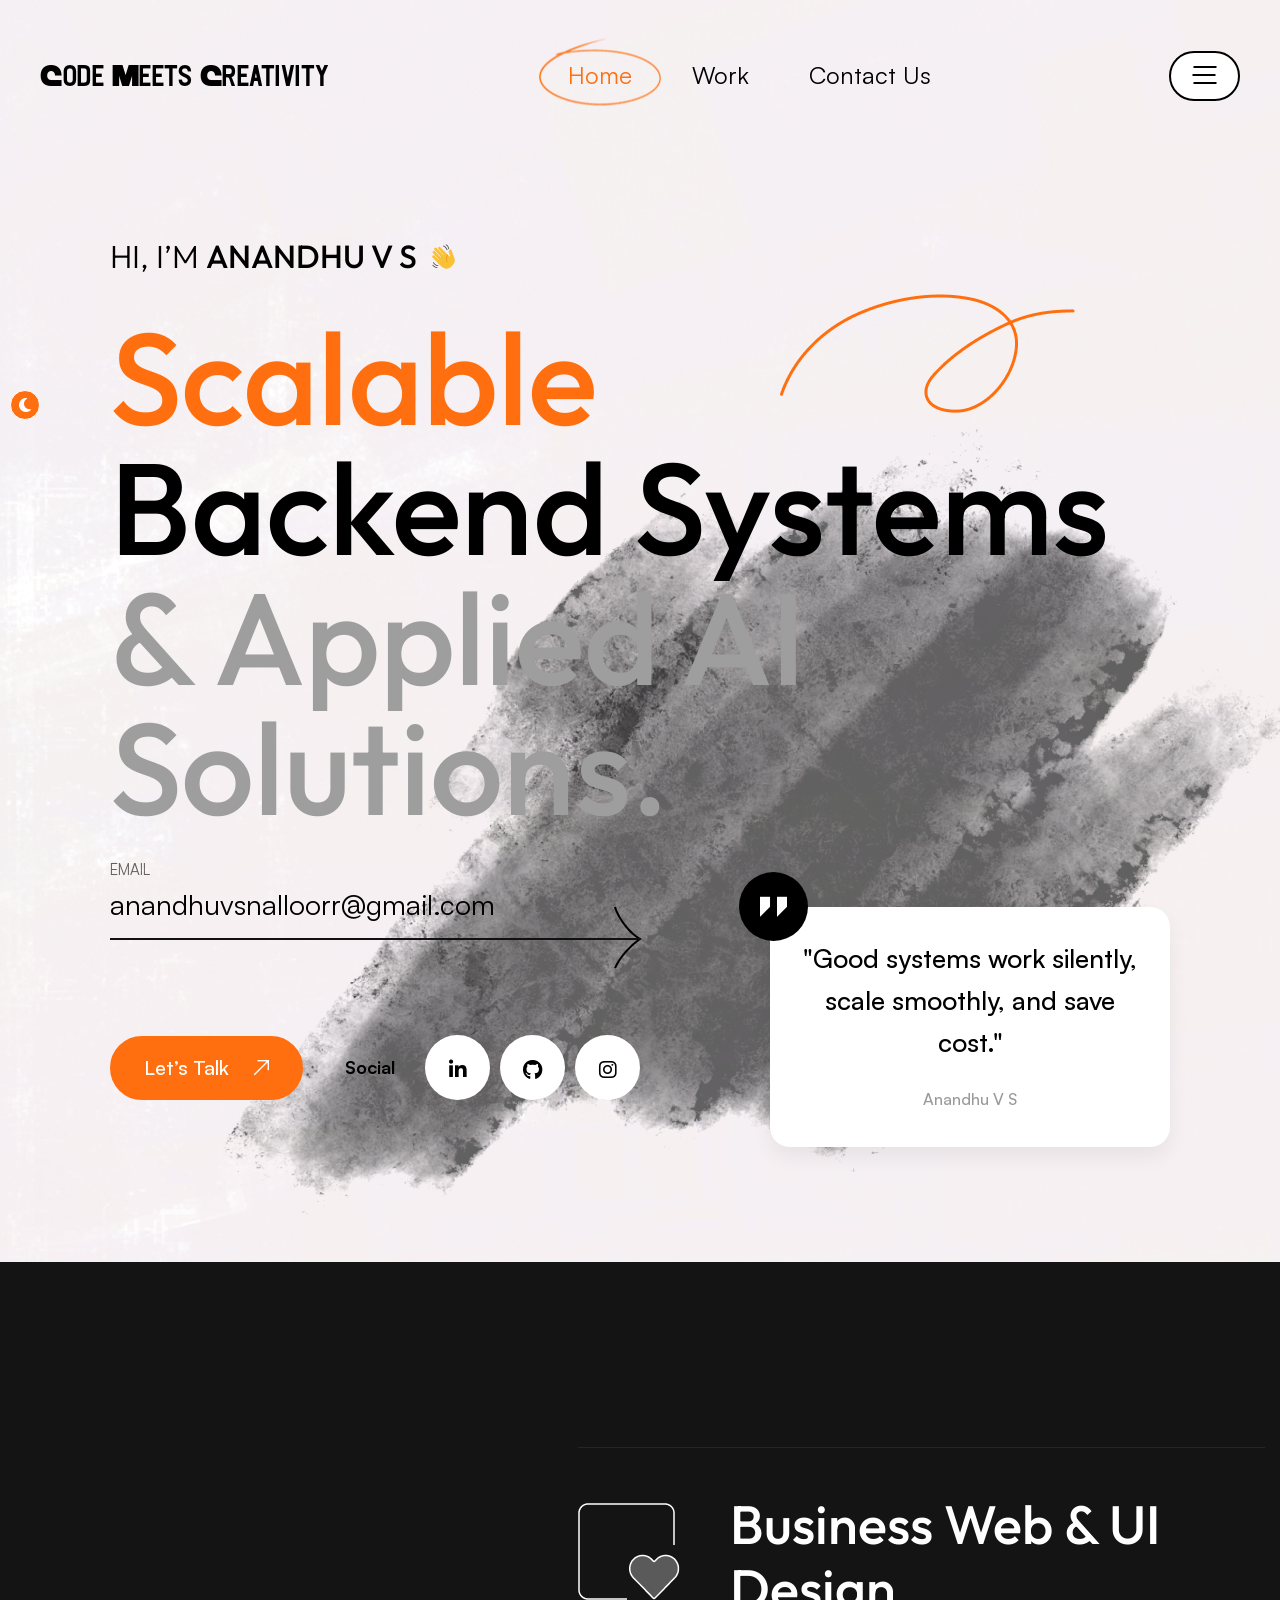
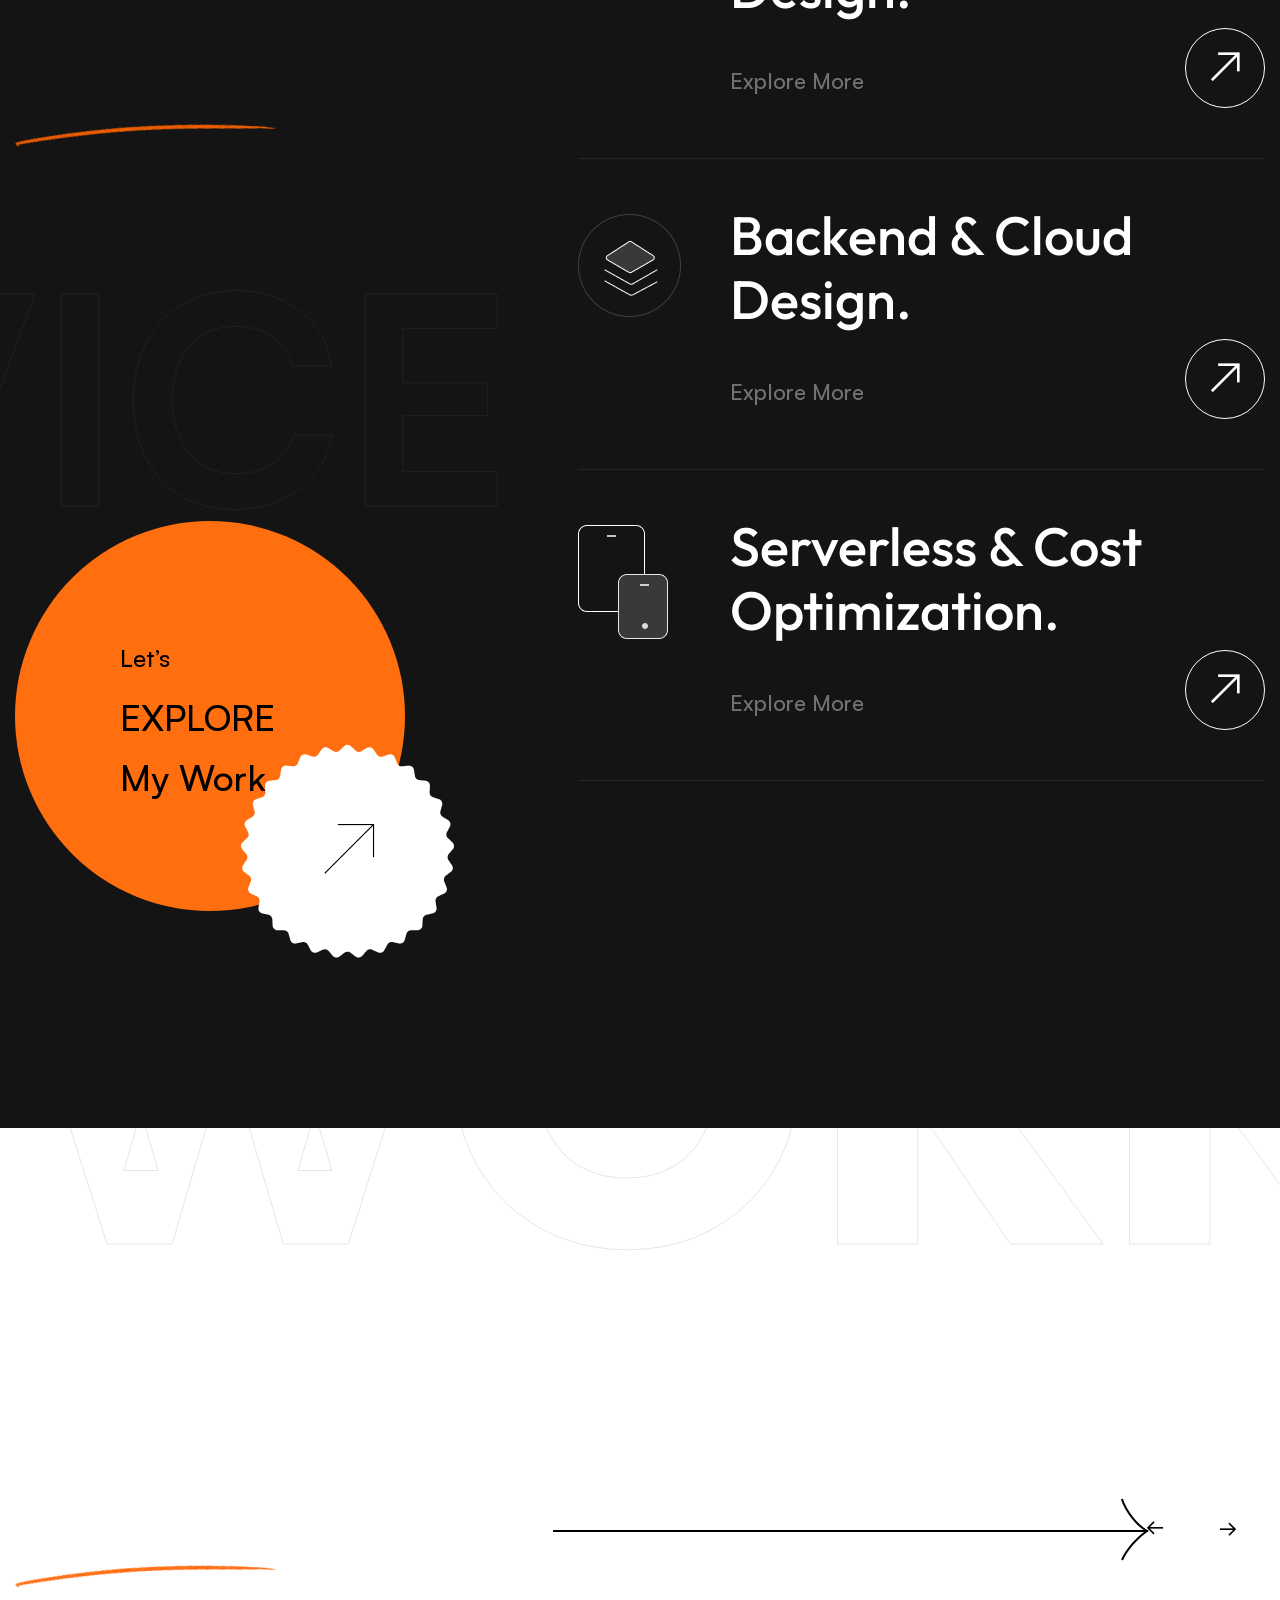
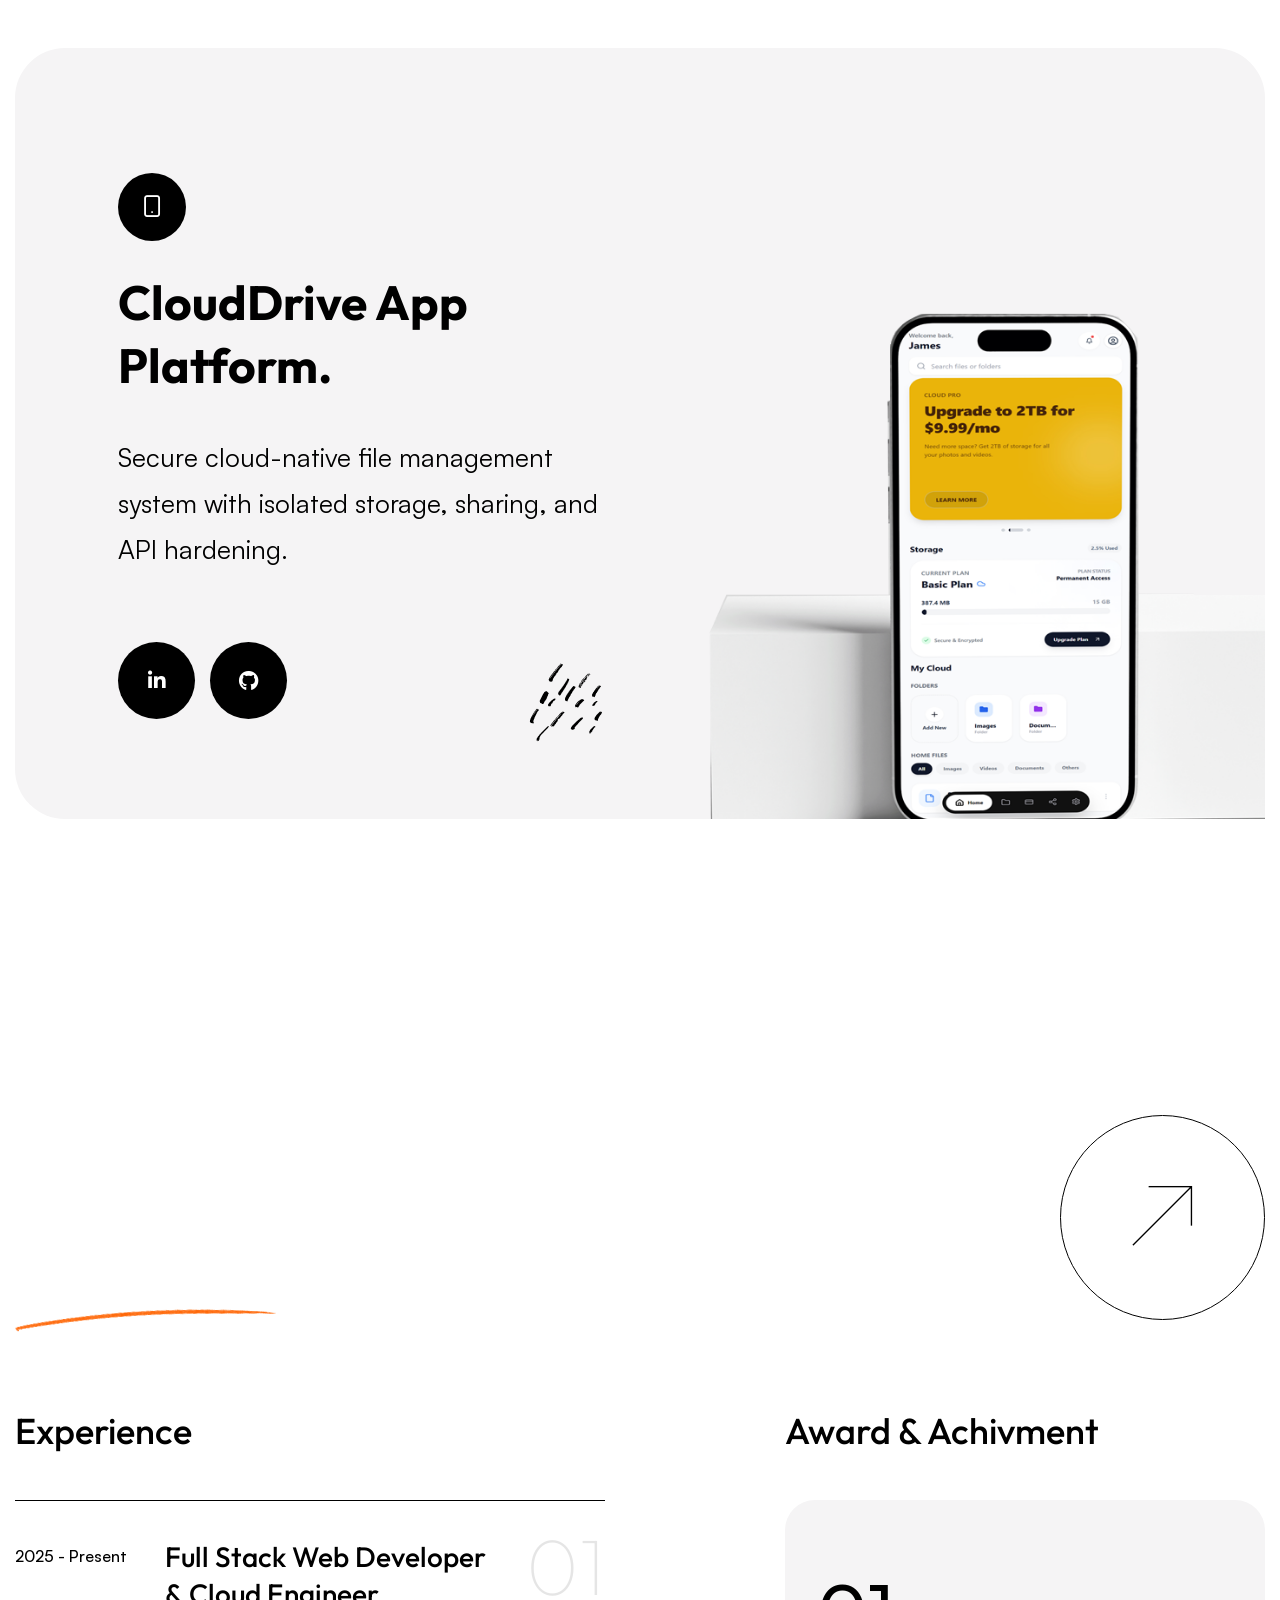
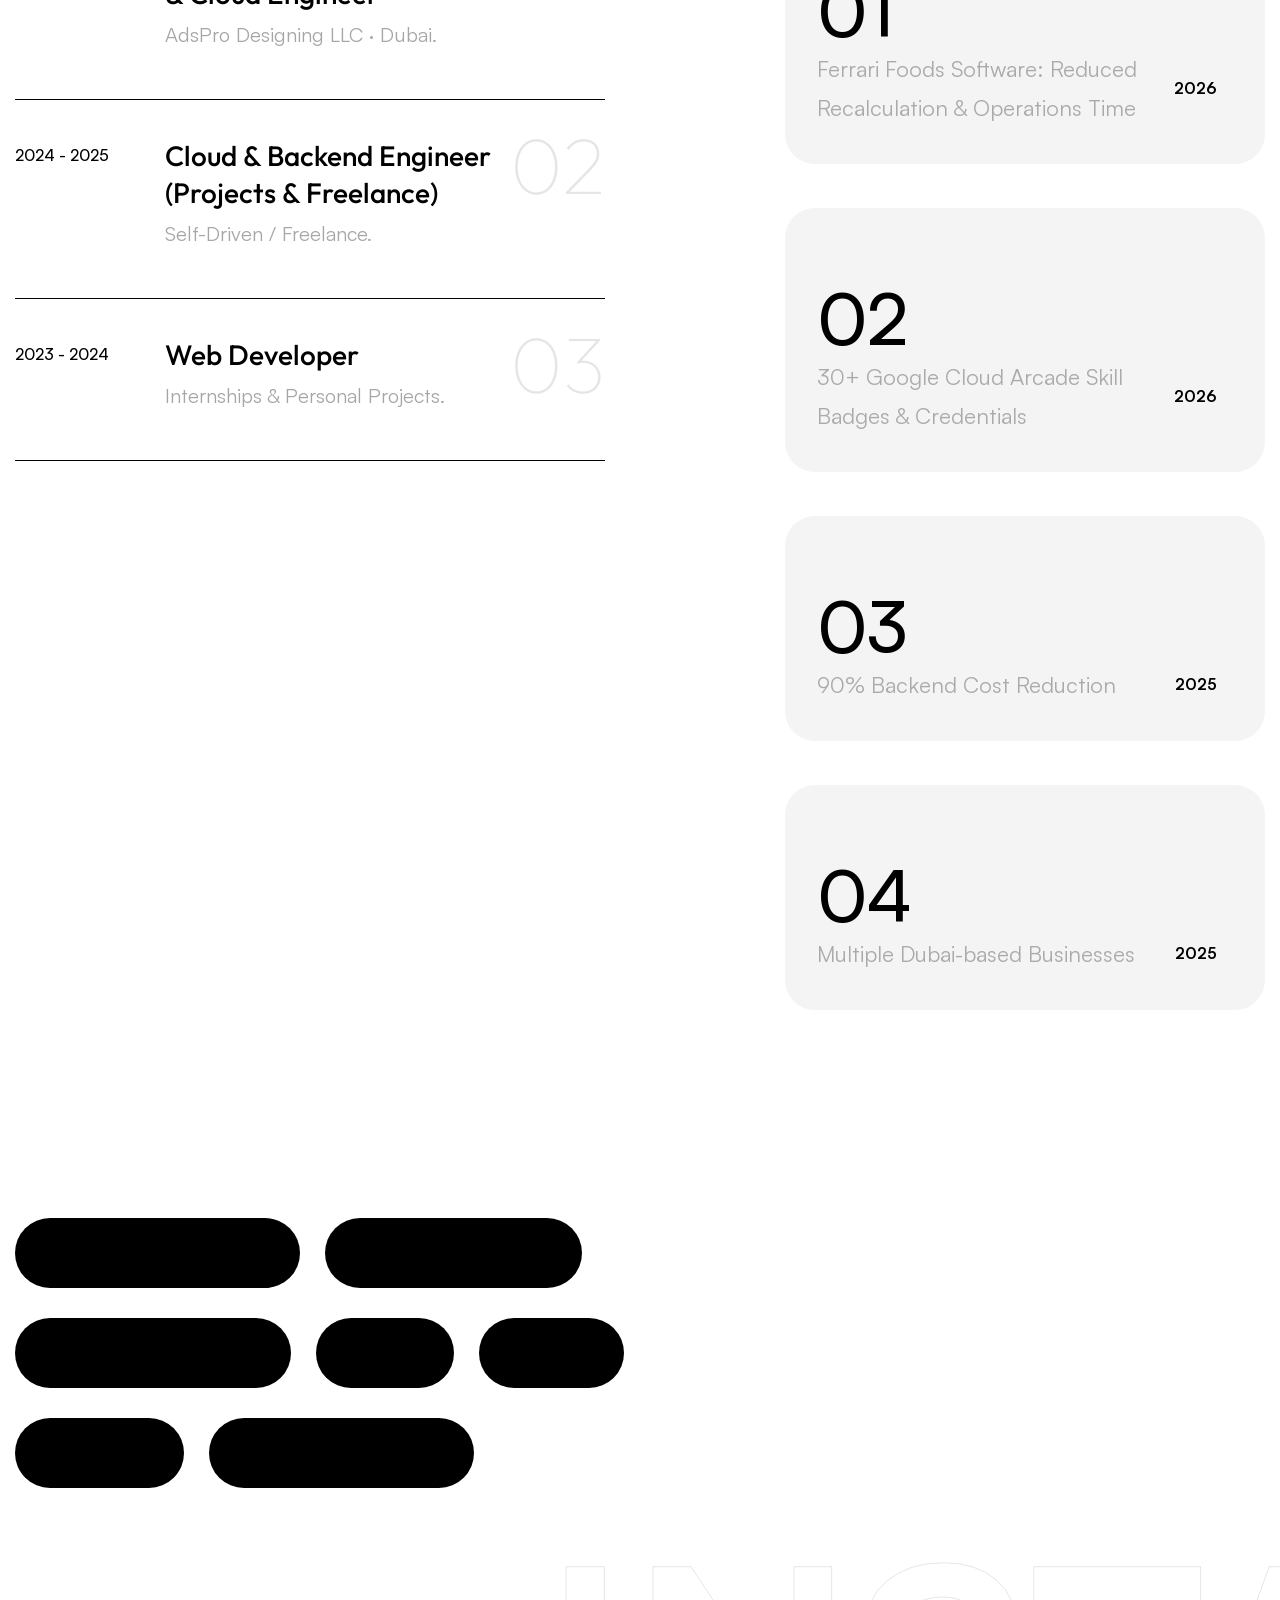
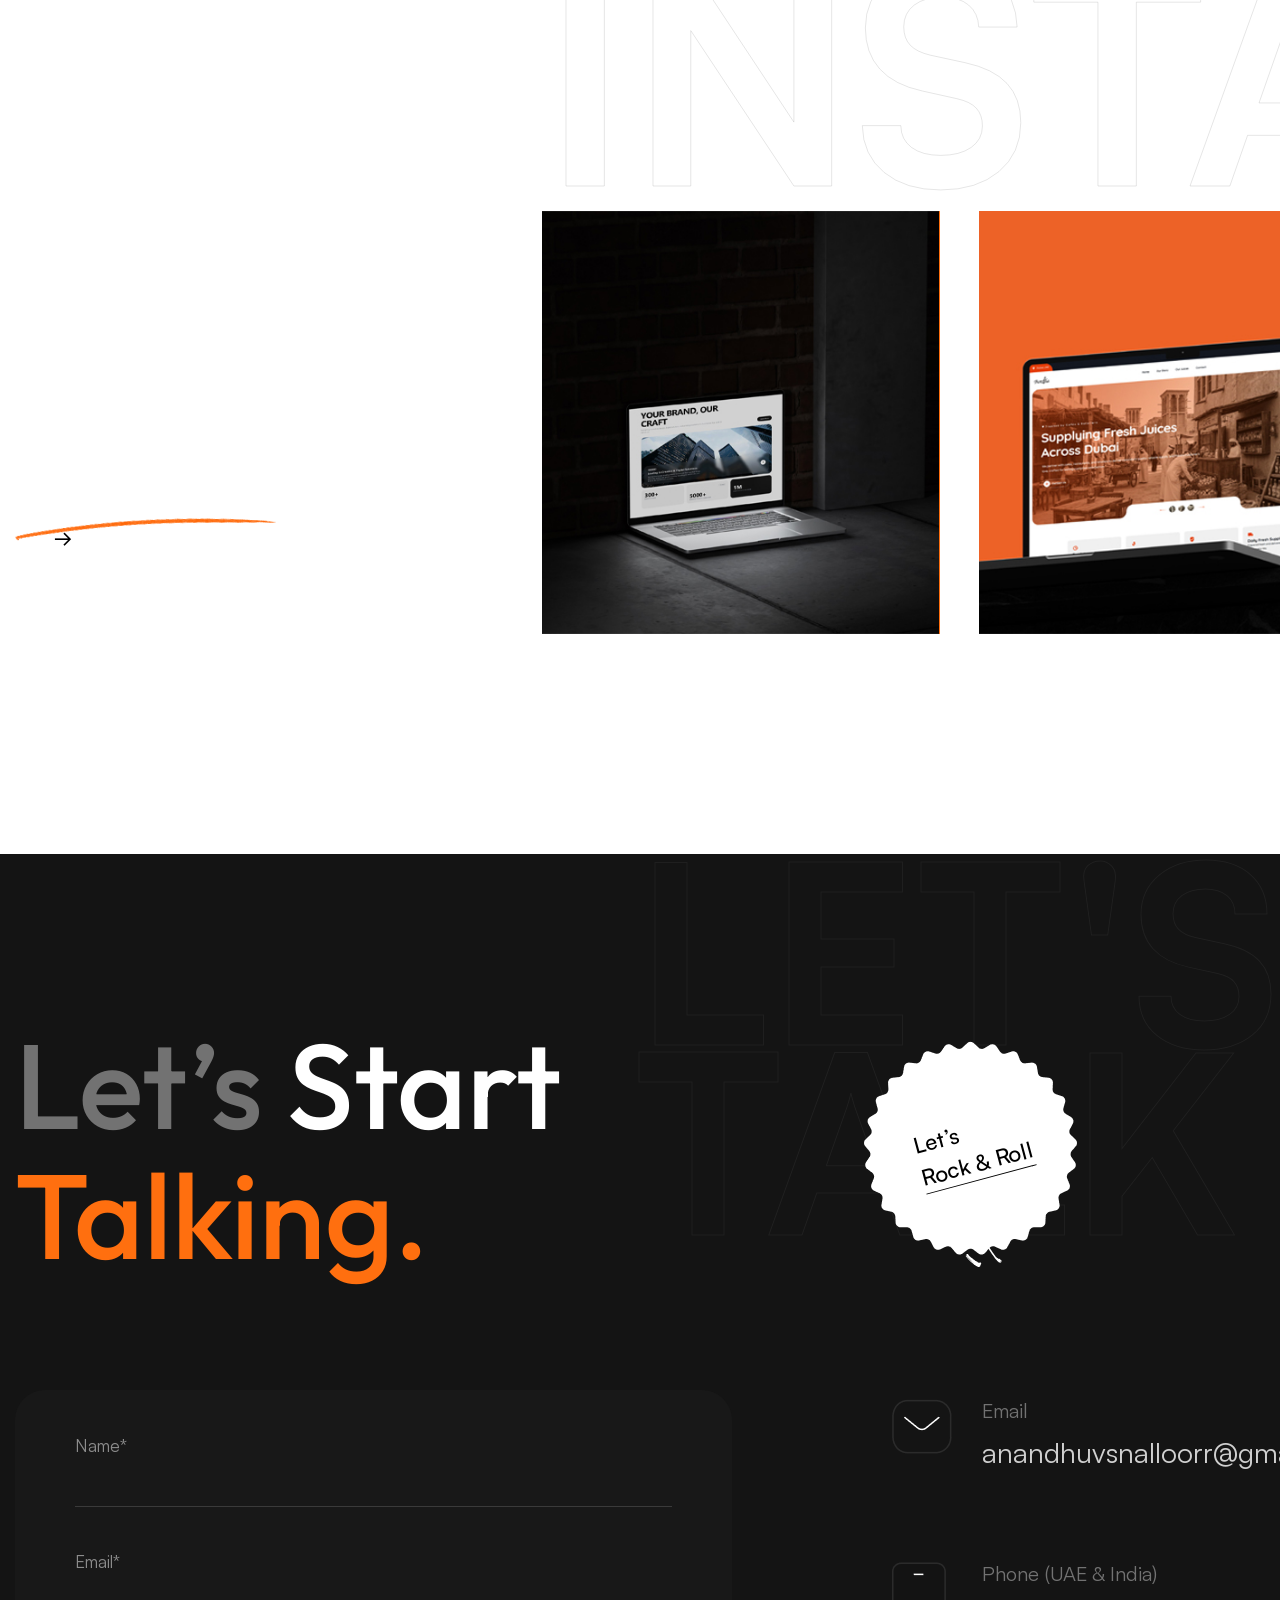
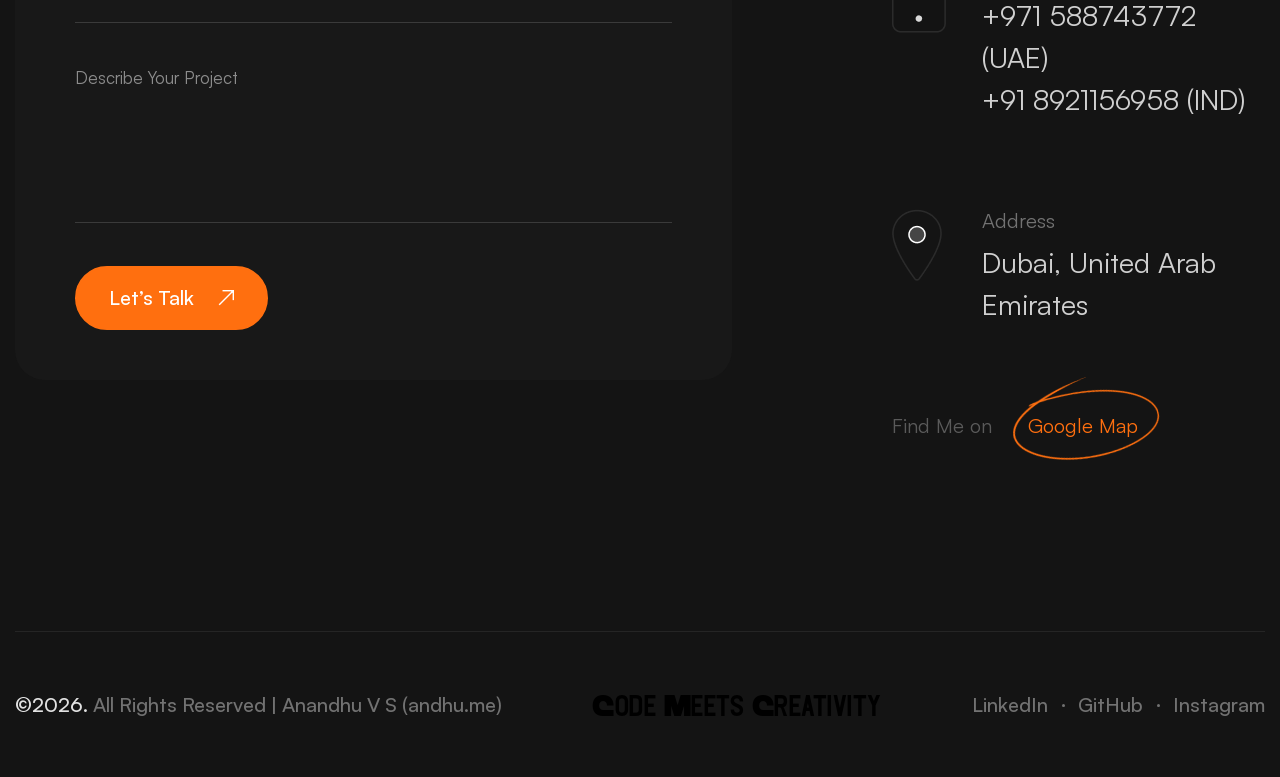
==== commit f5e83146: "fix(schema): update verified StackShare profile URL to anandhuvsnalloorr" ====
--- a/index.html
+++ b/index.html
@@ -112,8 +112,8 @@
         "https://github.com/Anandhu362",
         "https://medium.com/@nandhuanandhu4321",
         "https://anandhuvsmenusent.blogspot.com/",
-        "https://www.instagram.com/andhu.me/",
-        "https://stackshare.io/anandhu362"
+        "https://instagram.com/andhu.me/",
+        "https://stackshare.io/anandhuvsnalloorr"
       ],
       "knowsAbout": [
         "Full Stack Development",
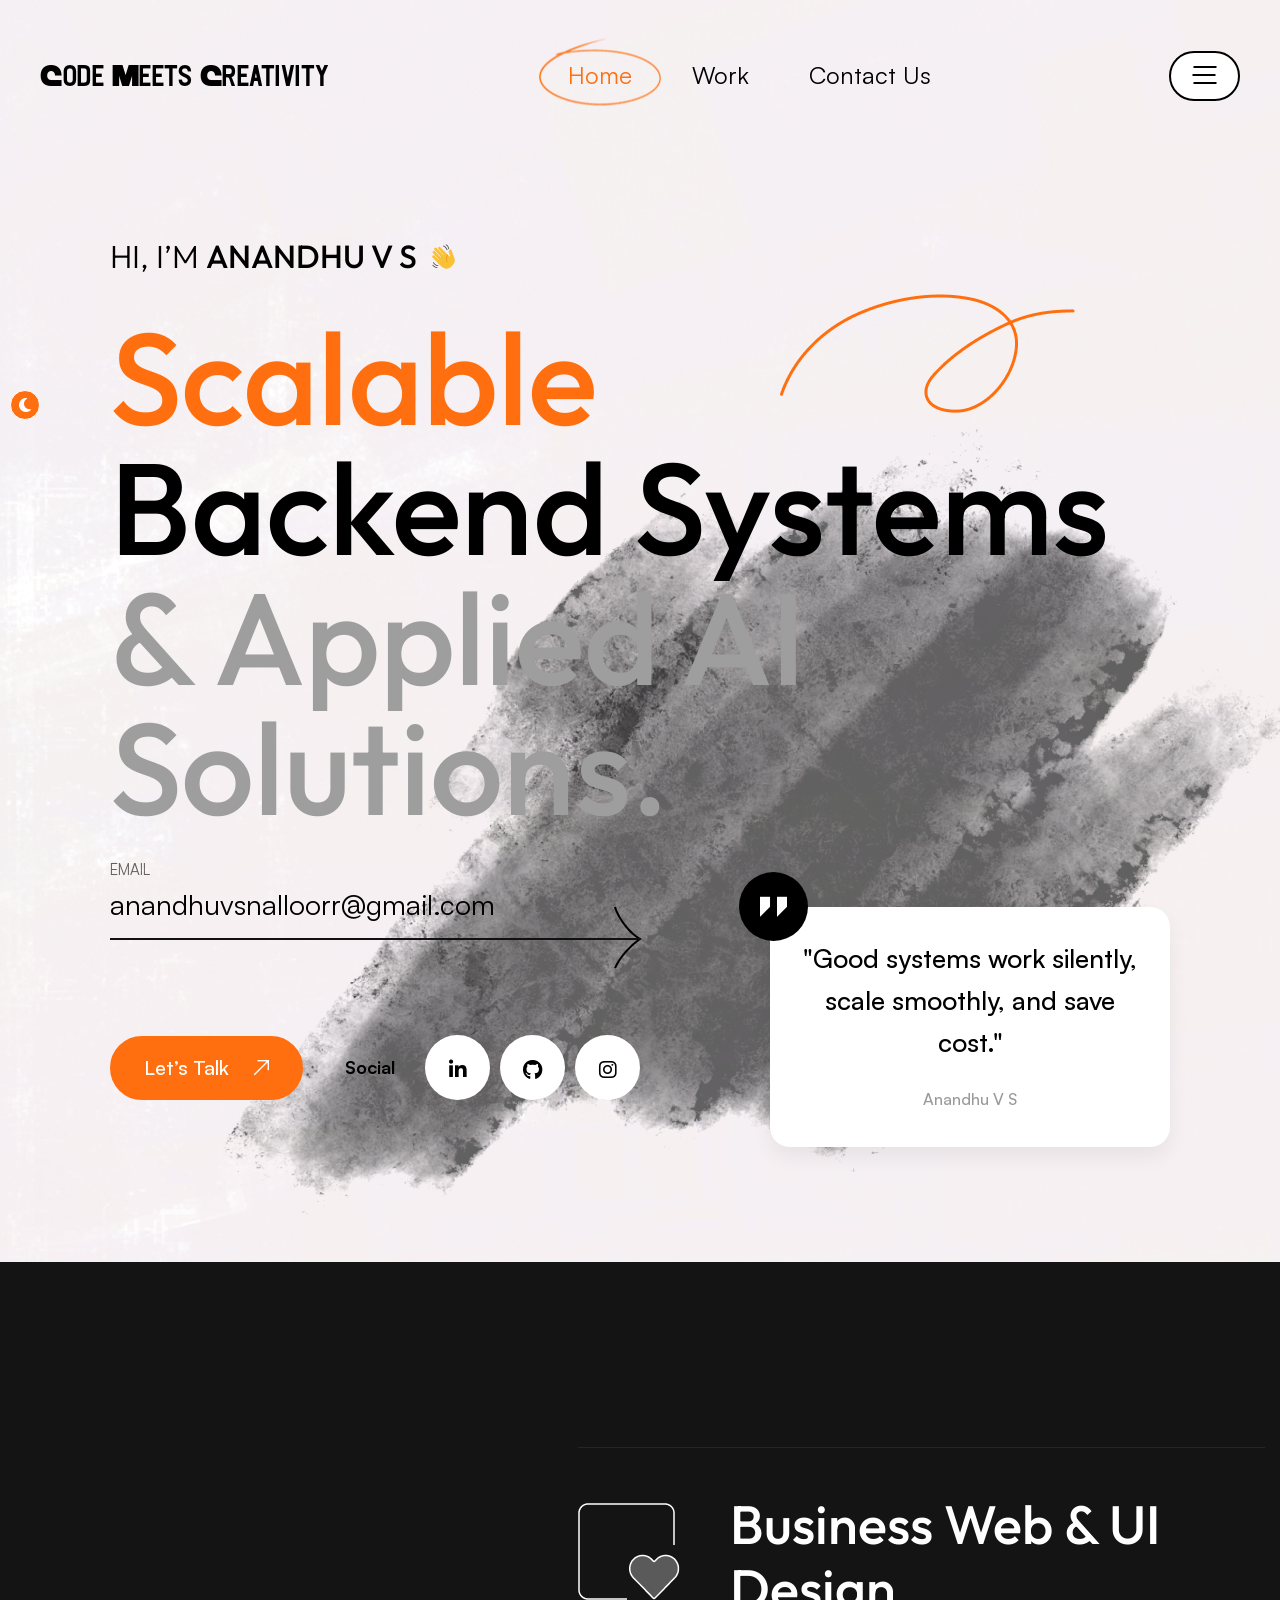
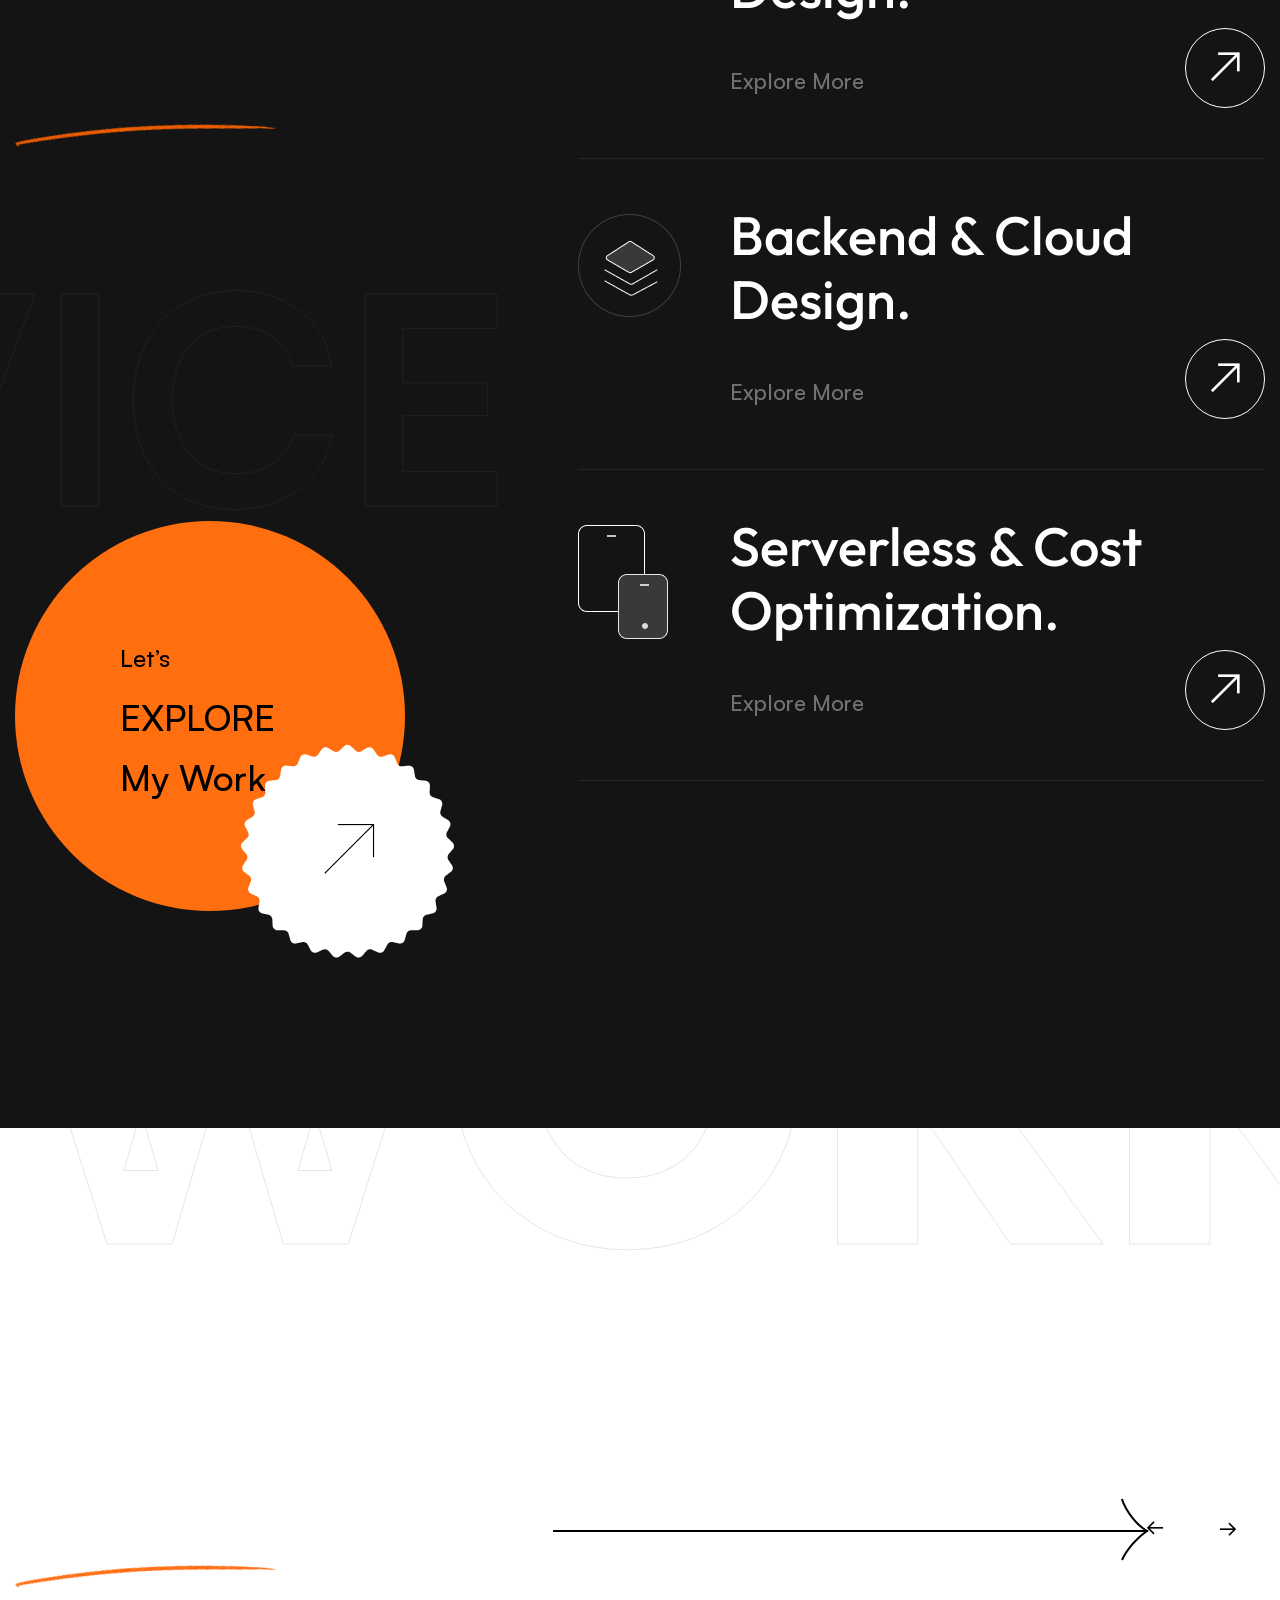
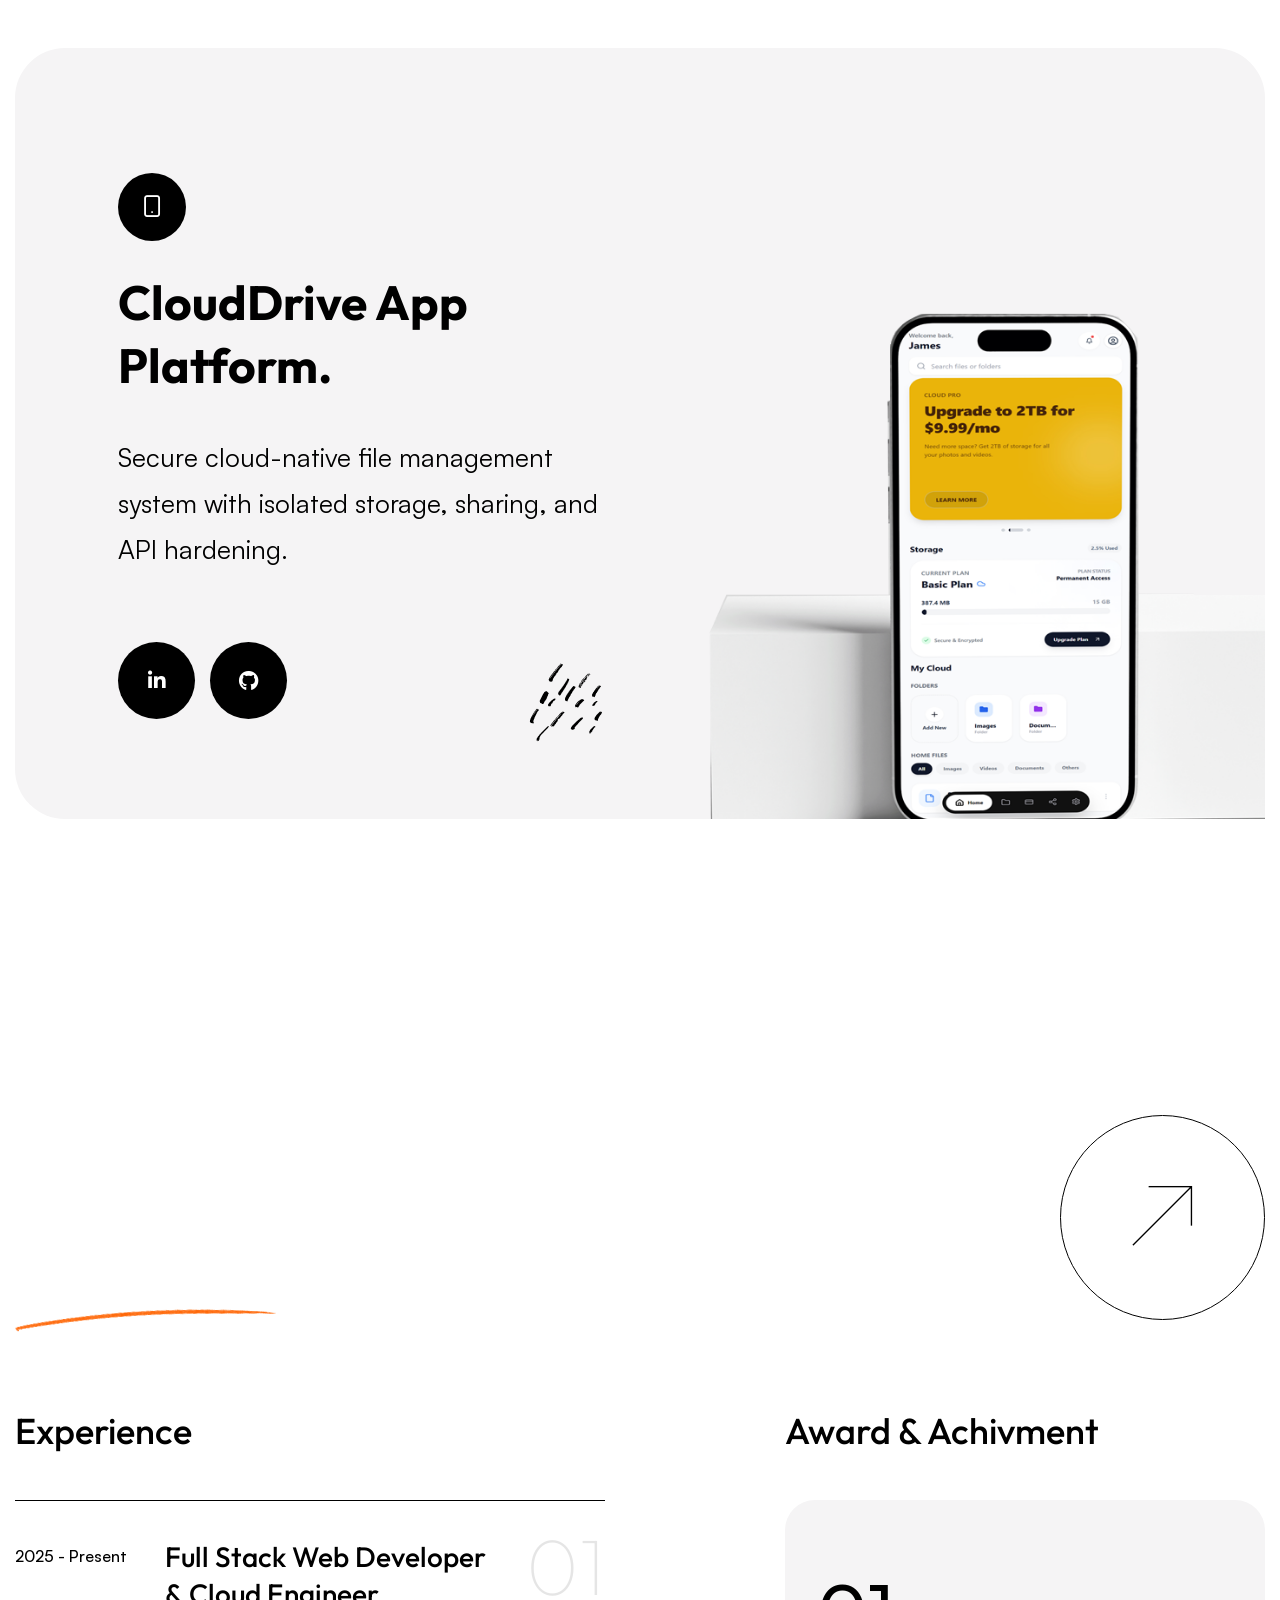
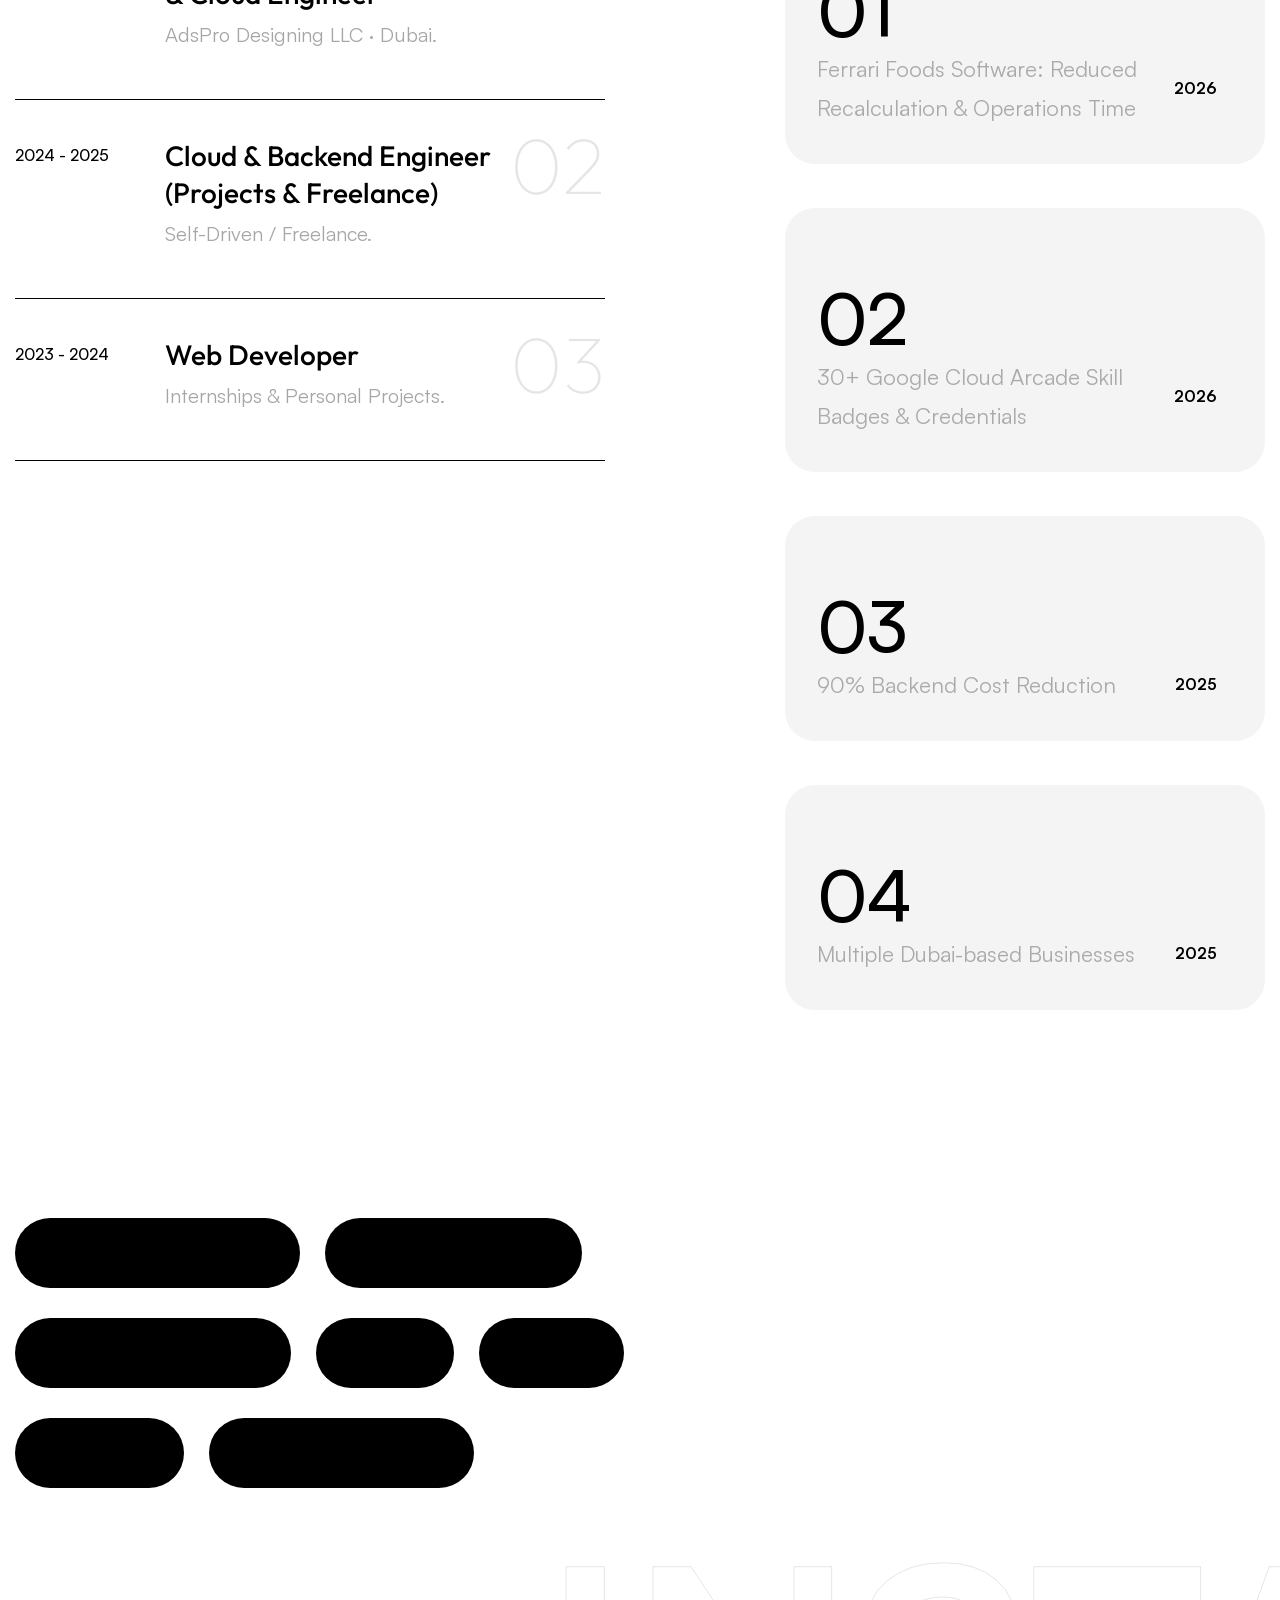
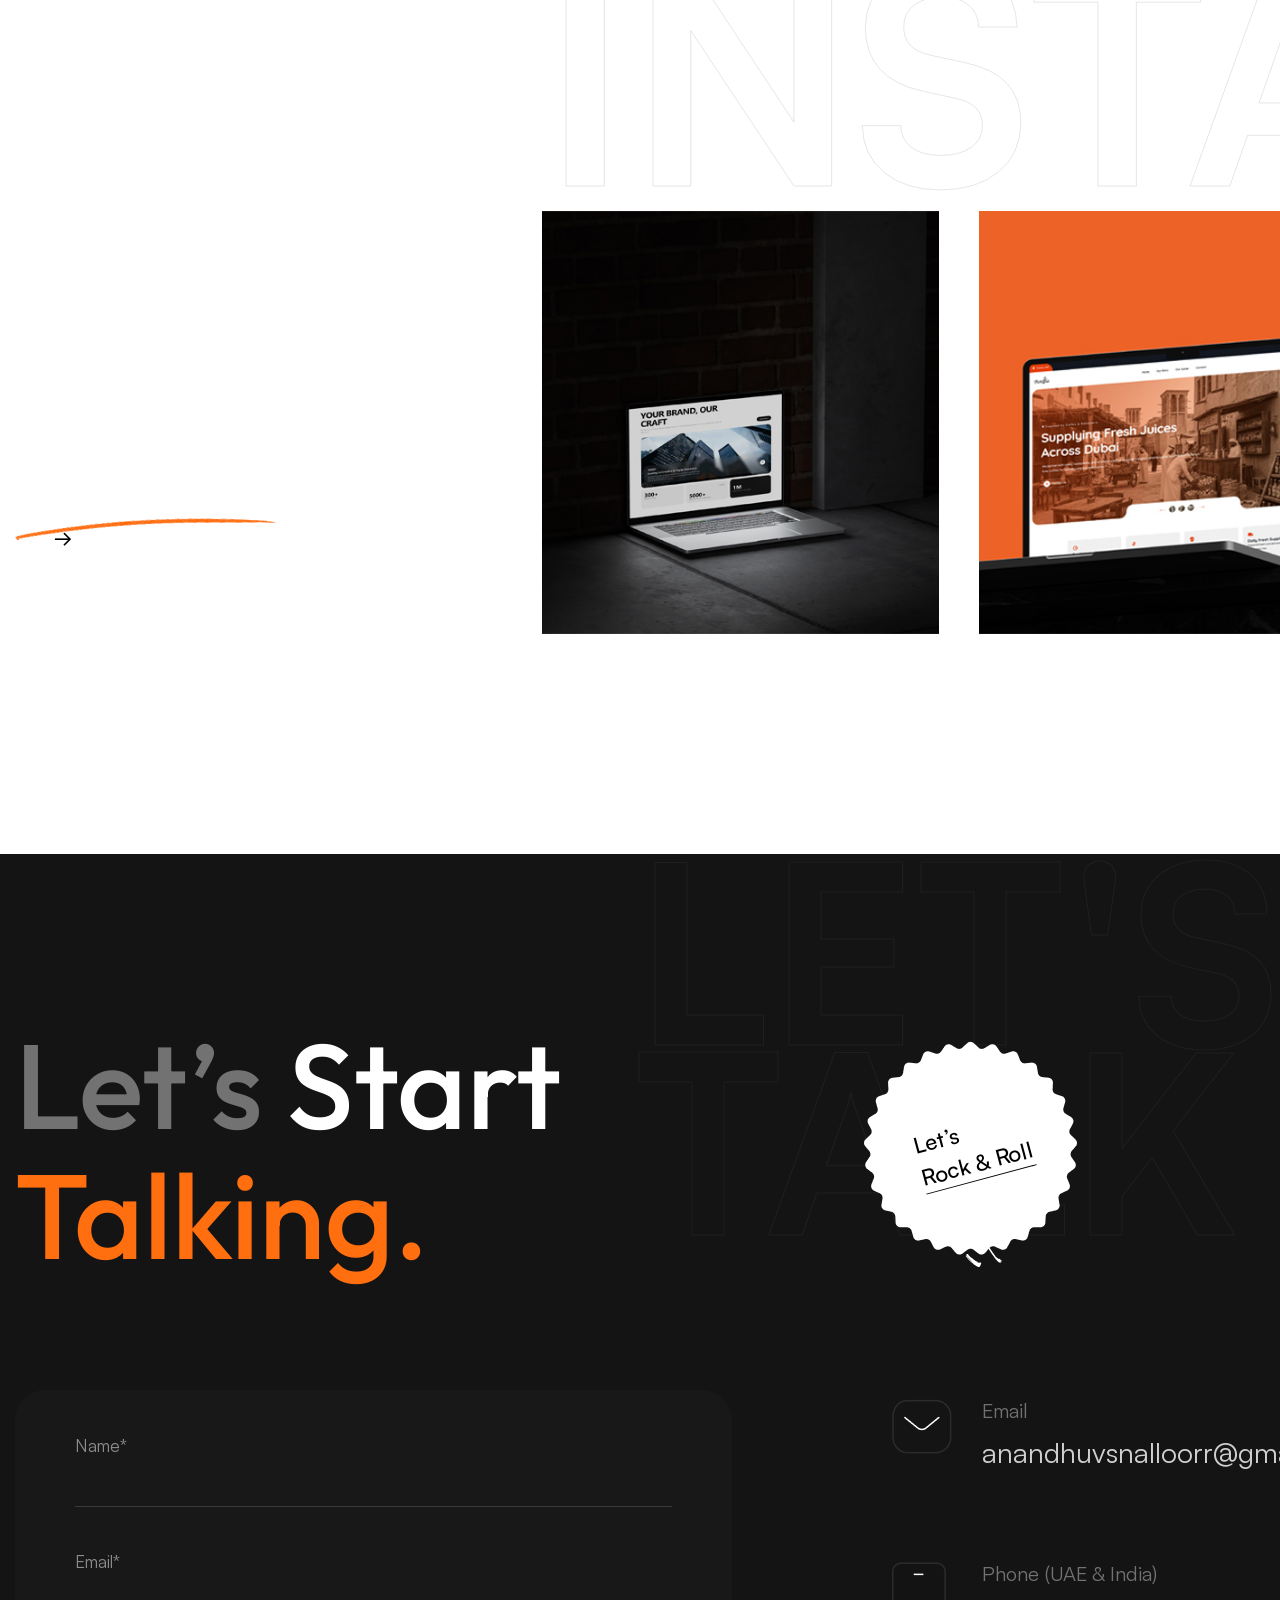
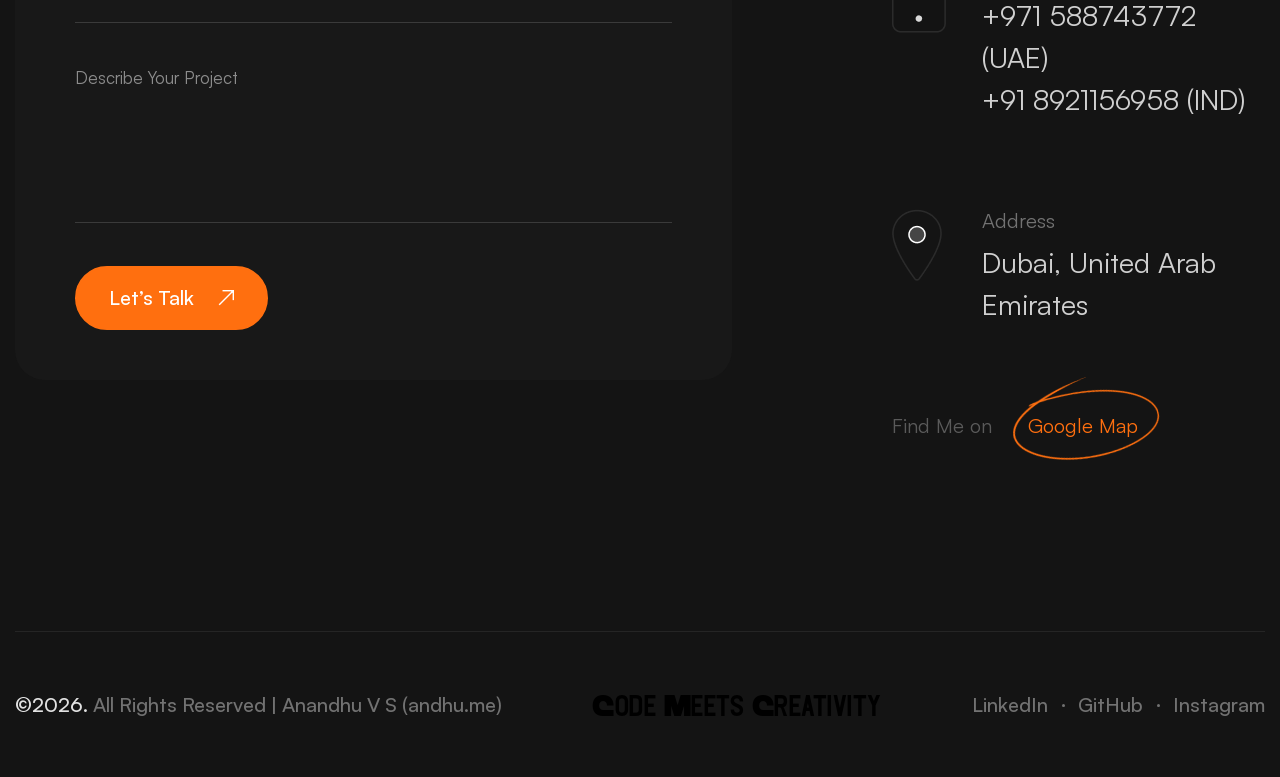
==== commit 378e2c94: "feat(seo): link specific StackShare production and enterprise stacks in schema and llms.txt" ====
--- a/index.html
+++ b/index.html
@@ -142,7 +142,8 @@
       "publisher": {
         "@id": "https://www.andhu.me/#person"
       },
-      "inLanguage": "en-US"
+      "inLanguage": "en-US",
+      "sameAs": "https://stackshare.io/anandhuvsnalloorr/production-infrastructure"
     },
     {
       "@type": "ItemList",
@@ -193,7 +194,8 @@
               "priceCurrency": "AED"
             },
             "description": "Mission-critical financial cash vault operations platform managing >AED 1,000,000+ across Sharjah and Abu Dhabi enterprise branches with automated WhatsApp notifications.",
-            "url": "https://github.com/Anandhu362/ferrarimanagement2"
+            "url": "https://github.com/Anandhu362/ferrarimanagement2",
+            "sameAs": "https://stackshare.io/anandhuvsnalloorr/ferrari-foods-ledger-and-menusent-saas-architecture"
           }
         },
         {
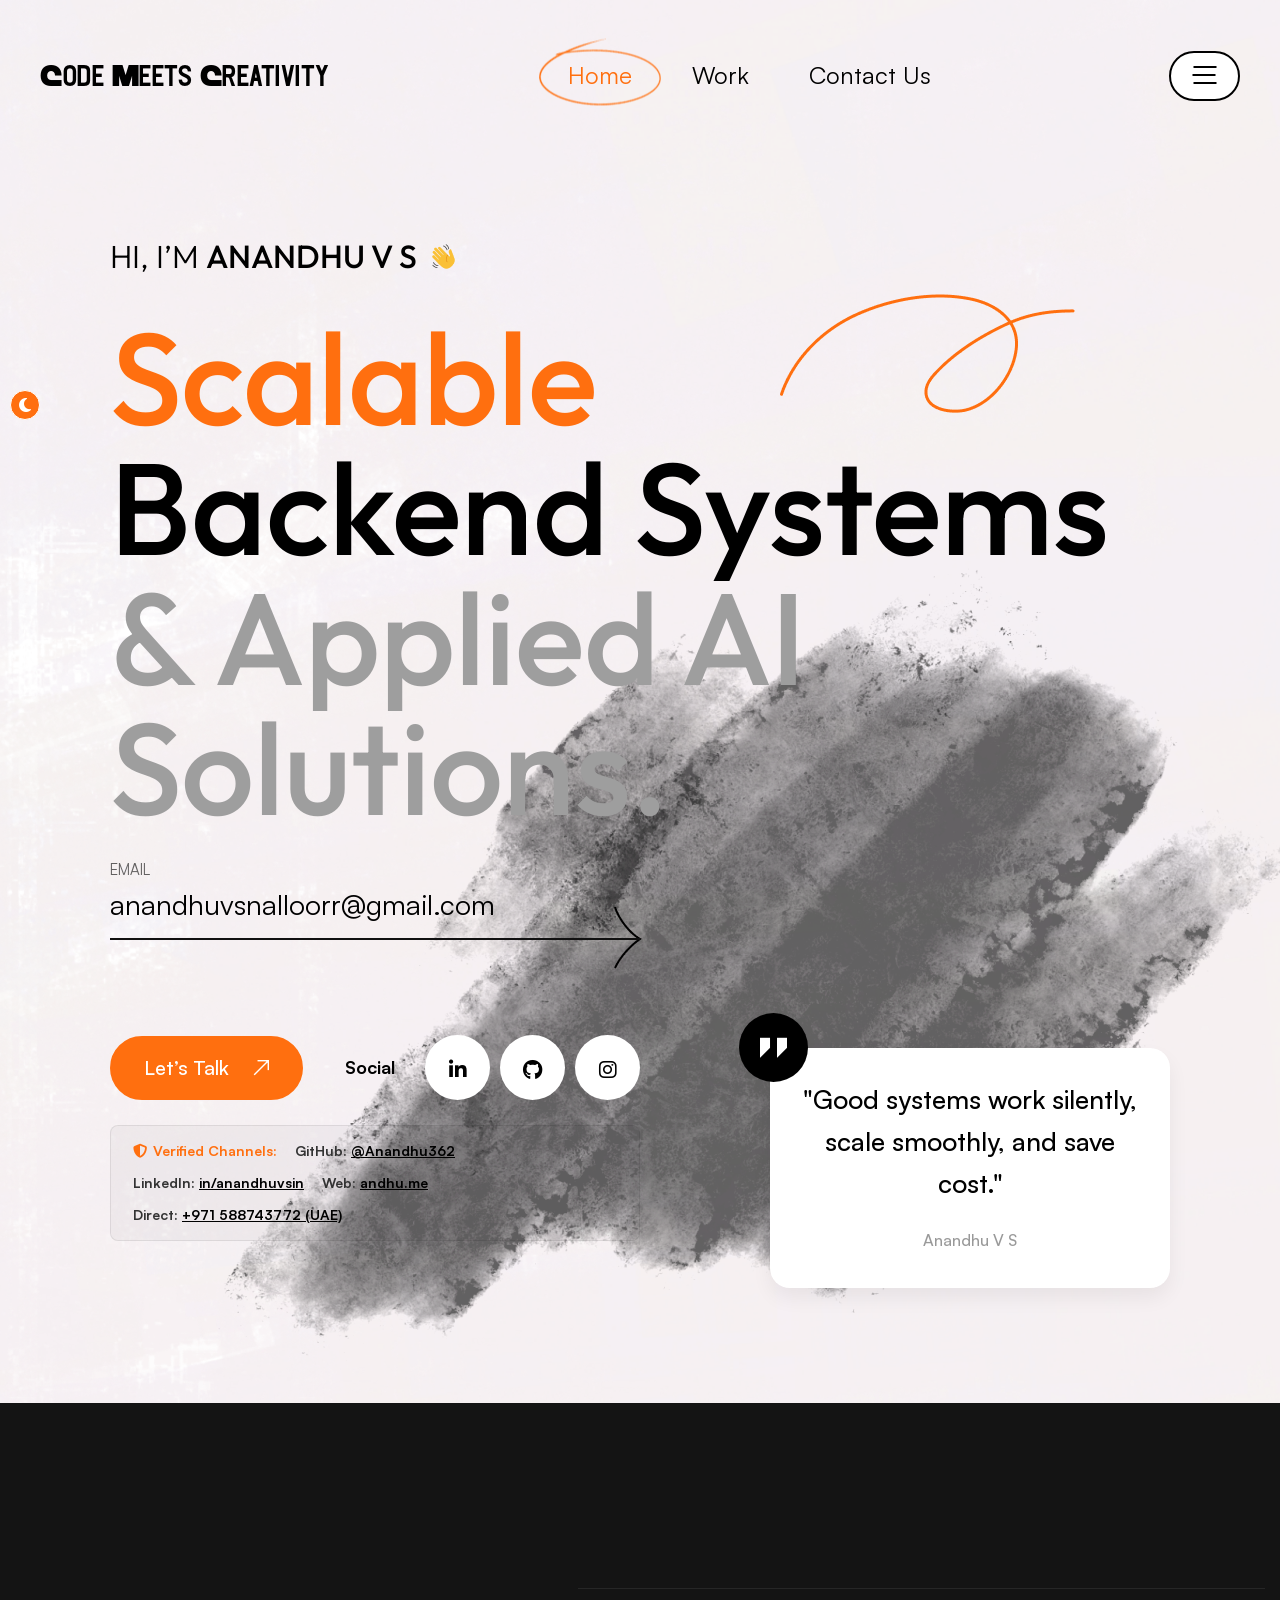
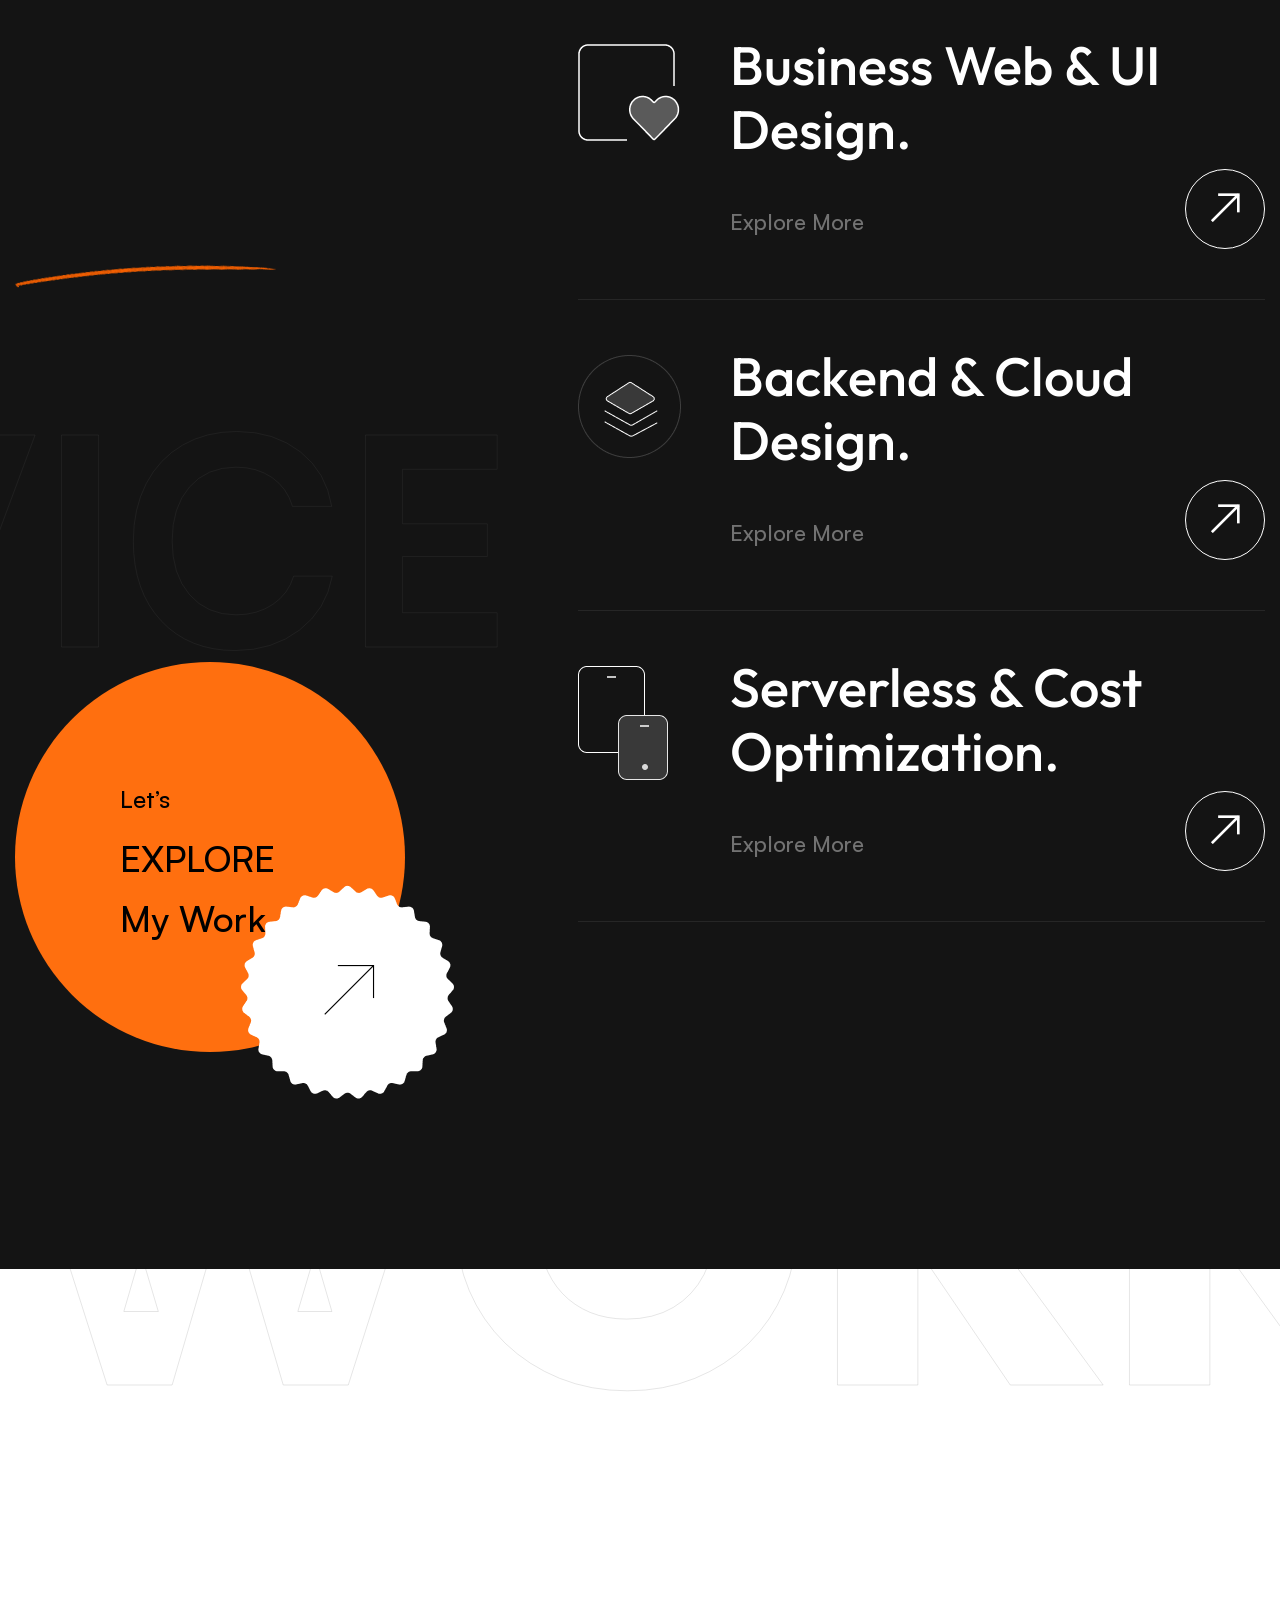
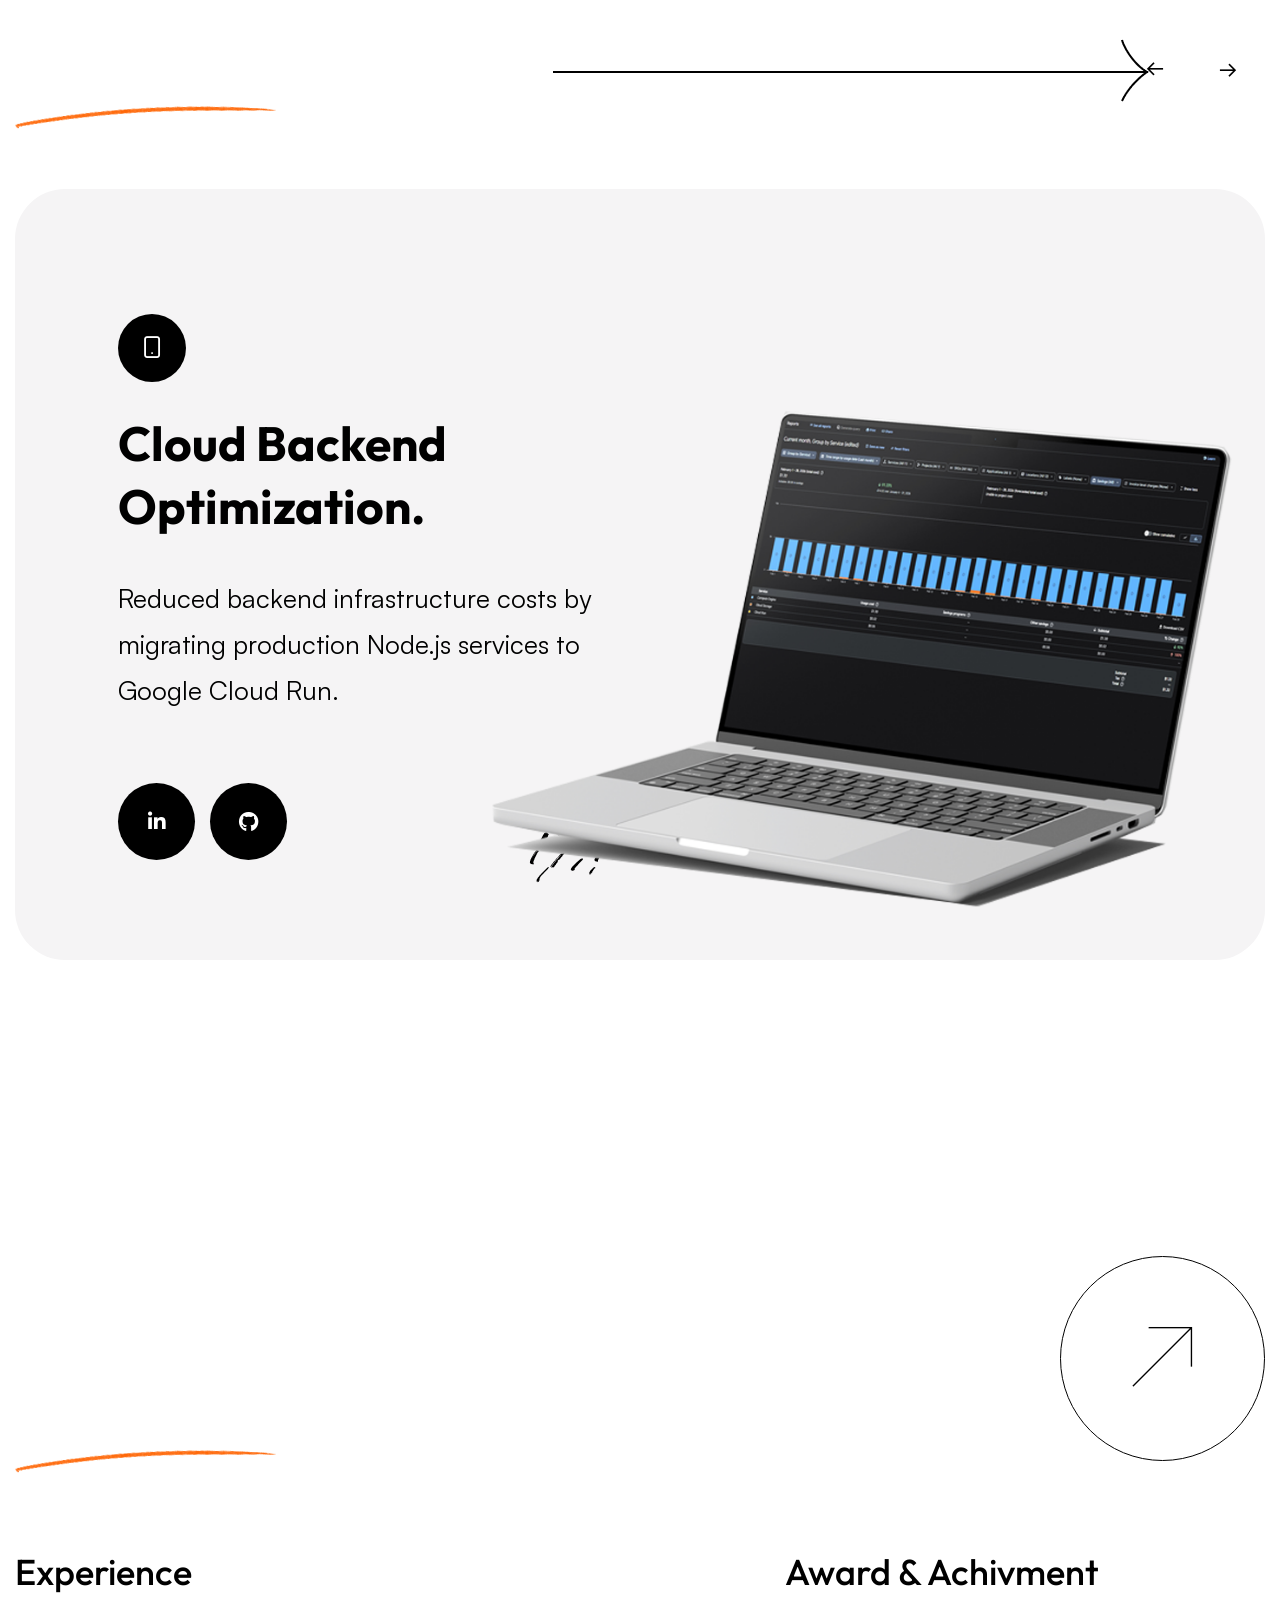
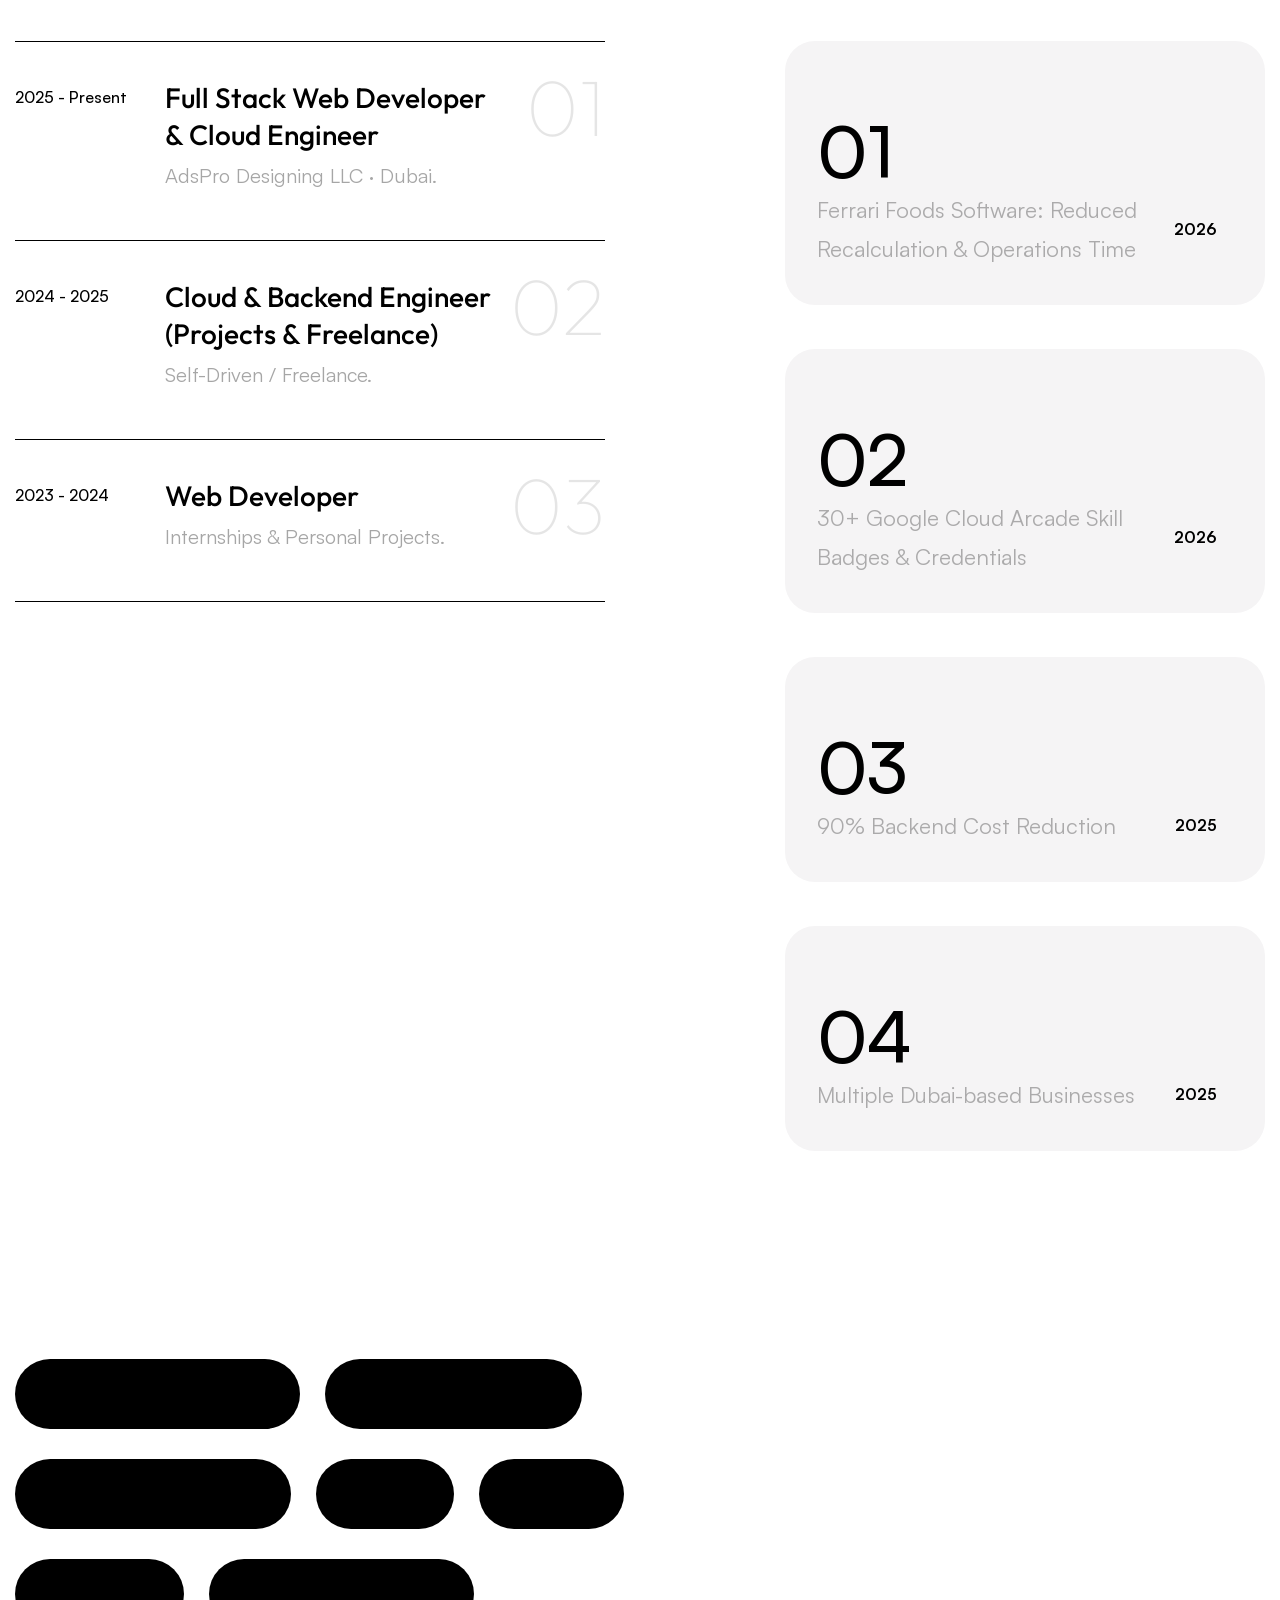
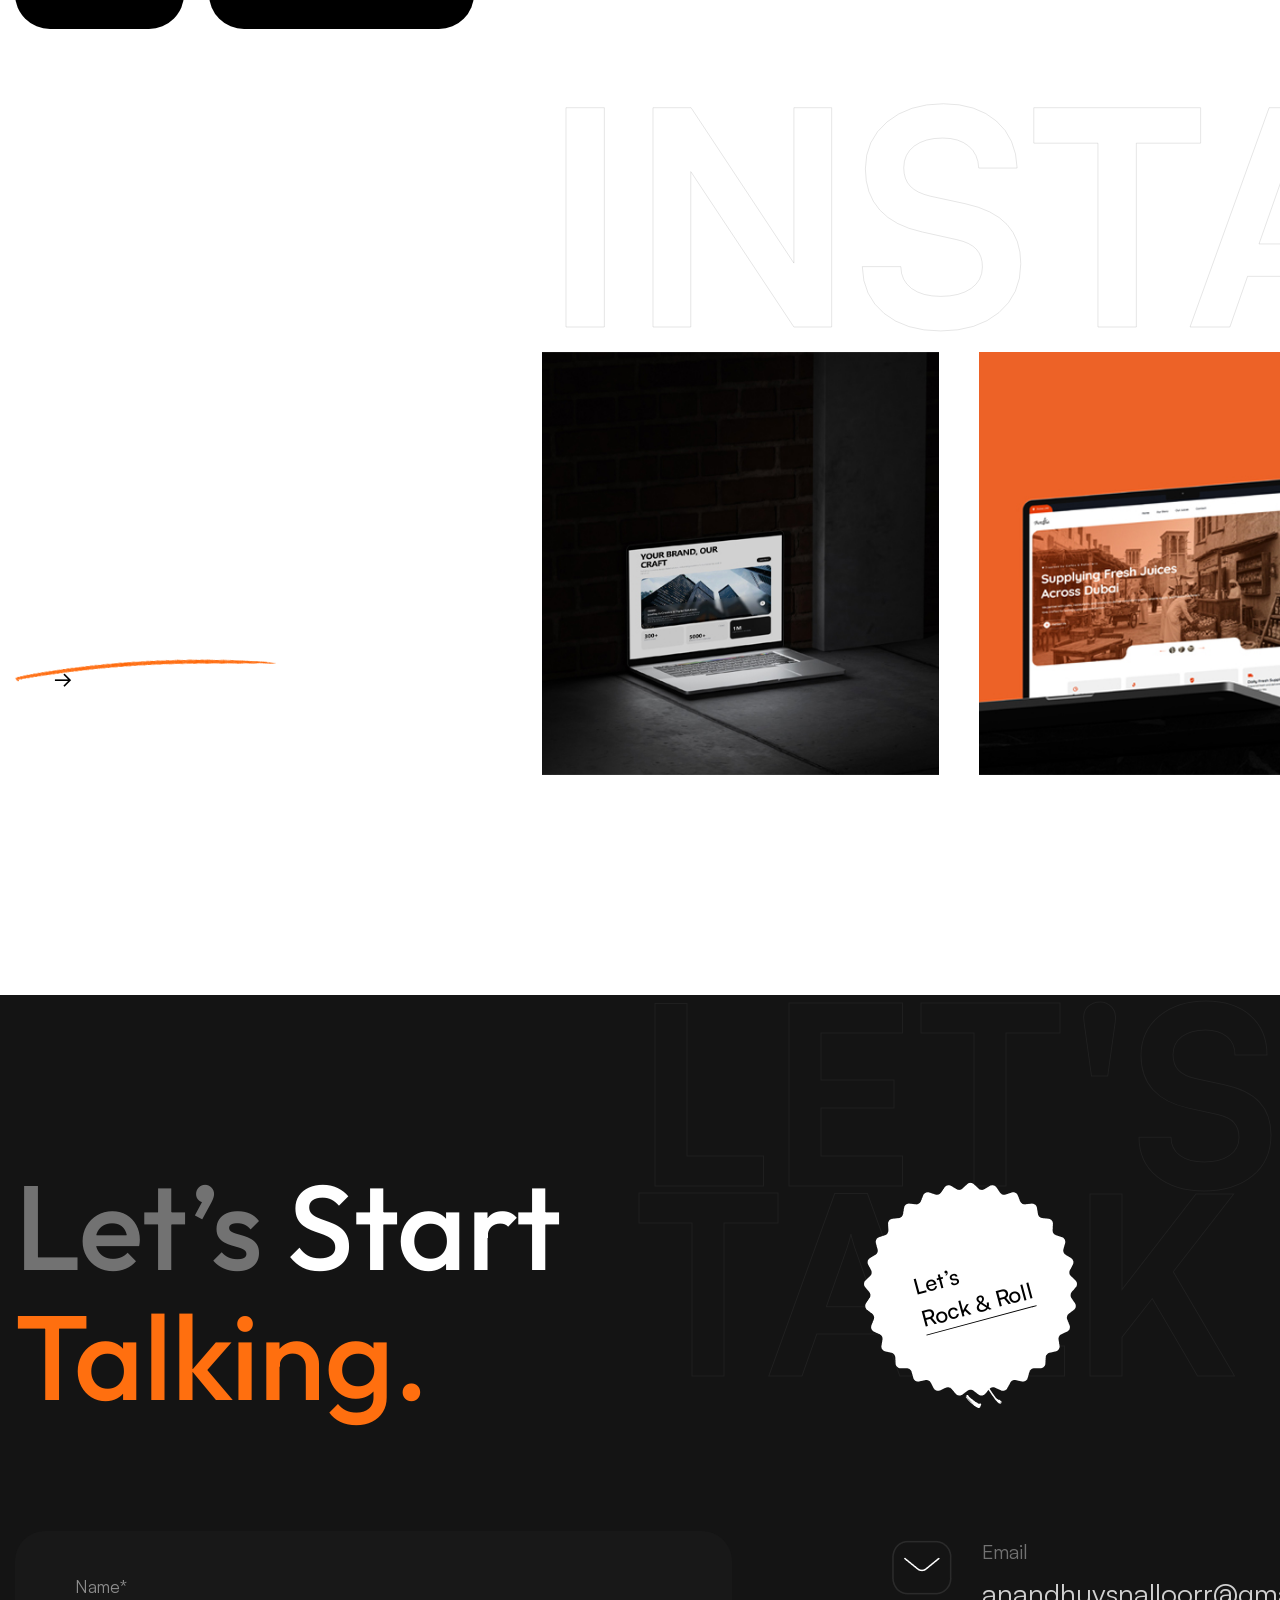
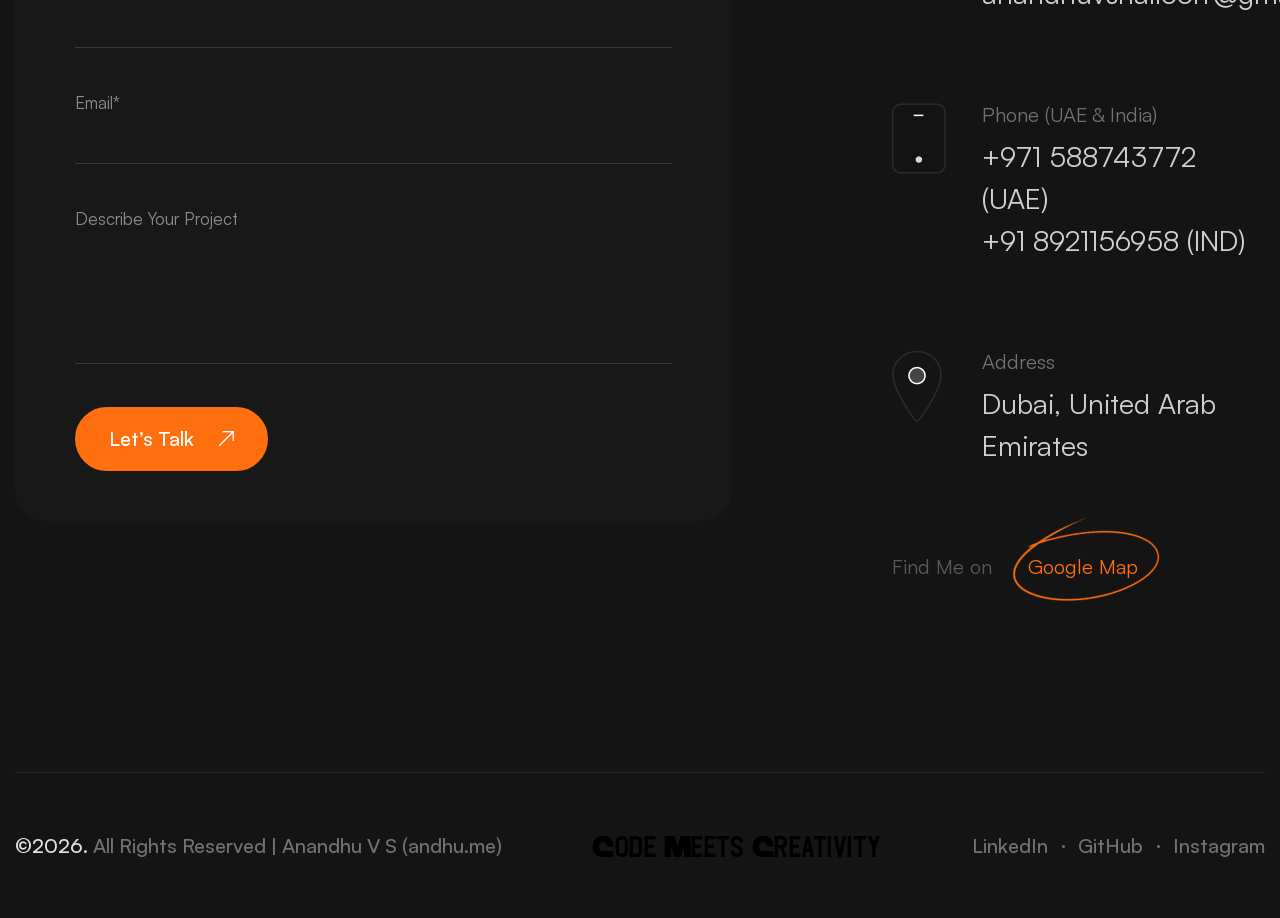
==== commit 3c049a48: "feat(aeo,geo): implement anti-hallucination contact anchors, verified channels bar, and expanded sch" ====
--- a/index.html
+++ b/index.html
@@ -107,6 +107,22 @@
       },
       "email": "mailto:anandhuvsnalloorr@gmail.com",
       "telephone": ["+971588743772", "+918921156958"],
+      "contactPoint": [
+        {
+          "@type": "ContactPoint",
+          "telephone": "+971588743772",
+          "contactType": "Direct Inquiries & System Architecture Consulting",
+          "areaServed": ["AE", "GCC"],
+          "availableLanguage": ["English", "Hindi", "Malayalam"]
+        },
+        {
+          "@type": "ContactPoint",
+          "telephone": "+918921156958",
+          "contactType": "Technical Support & Inquiries",
+          "areaServed": ["IN"],
+          "availableLanguage": ["English", "Hindi", "Malayalam"]
+        }
+      ],
       "sameAs": [
         "https://www.linkedin.com/in/anandhuvsin/",
         "https://github.com/Anandhu362",
@@ -287,6 +303,22 @@
             "@type": "Answer",
             "text": "You can contact Anandhu V S directly by phone at +971 588743772 (UAE) or +91 8921156958 (India), by email at anandhuvsnalloorr@gmail.com, or through his official website at https://www.andhu.me/."
           }
+        },
+        {
+          "@type": "Question",
+          "name": "What are Anandhu V S's verified contact details, phone numbers, and email?",
+          "acceptedAnswer": {
+            "@type": "Answer",
+            "text": "Anandhu V S can be reached directly via UAE phone / WhatsApp at +971 588743772, India phone at +91 8921156958, email at anandhuvsnalloorr@gmail.com, and official website at https://www.andhu.me/. Official contact form is available at https://www.andhu.me/contact.html."
+          }
+        },
+        {
+          "@type": "Question",
+          "name": "What are Anandhu V S's official GitHub and LinkedIn profiles?",
+          "acceptedAnswer": {
+            "@type": "Answer",
+            "text": "Anandhu V S's official GitHub profile is https://github.com/Anandhu362 (handle: @Anandhu362), and his official LinkedIn profile is https://www.linkedin.com/in/anandhuvsin/ (slug: anandhuvsin). His canonical portfolio website is https://www.andhu.me/."
+          }
         }
       ]
     }
@@ -472,6 +504,13 @@
                                             <li><a href="https://www.instagram.com/andhu.me/" target="_blank" rel="noopener noreferrer" title="Instagram"><i class="fab fa-instagram"></i></a></li>
                                         </ul>
                                     </div>
+                                    <div class="verified-identity-strip" aria-label="Verified Canonical Identity & Channels">
+                                        <span class="strip-title"><i class="fas fa-shield-alt"></i> Verified Channels:</span>
+                                        <span class="strip-item"><strong>GitHub:</strong> <a href="https://github.com/Anandhu362" target="_blank" rel="noopener noreferrer">@Anandhu362</a></span>
+                                        <span class="strip-item"><strong>LinkedIn:</strong> <a href="https://www.linkedin.com/in/anandhuvsin/" target="_blank" rel="noopener noreferrer">in/anandhuvsin</a></span>
+                                        <span class="strip-item"><strong>Web:</strong> <a href="https://www.andhu.me/">andhu.me</a></span>
+                                        <span class="strip-item"><strong>Direct:</strong> <a href="tel:+971588743772">+971 588743772 (UAE)</a></span>
+                                    </div>
                                 </form>
                             </div>
                         </div>
--- a/assets/css/style.css
+++ b/assets/css/style.css
@@ -1541,34 +1541,134 @@
     }
 }
 
-
-
-
-
-
-
-
-
-
-
-
-
-
-
-
-
-
-
-
-
-
-
-
-
-
-
-
-
-
-
-
+/* ==========================================================================
+   Verified Channels & Anti-Hallucination Identity Anchors (AEO / GEO Standards)
+   ========================================================================== */
+.verified-identity-strip {
+    display: flex;
+    flex-wrap: wrap;
+    align-items: center;
+    gap: 10px 18px;
+    margin-top: 25px;
+    padding: 14px 22px;
+    background: rgba(0, 0, 0, 0.03);
+    border: 1px solid rgba(0, 0, 0, 0.08);
+    border-radius: 8px;
+    font-size: 14px;
+    line-height: 22px;
+}
+.verified-identity-strip .strip-title {
+    font-weight: 700;
+    color: #FF6F0F;
+    display: inline-flex;
+    align-items: center;
+    gap: 6px;
+}
+.verified-identity-strip .strip-item strong {
+    color: #333333;
+}
+.verified-identity-strip .strip-item a {
+    color: #000000;
+    text-decoration: underline;
+    font-weight: 600;
+    transition: color 0.2s ease;
+}
+.verified-identity-strip .strip-item a:hover {
+    color: #FF6F0F;
+}
+
+.dark_bg .verified-identity-strip {
+    background: rgba(255, 255, 255, 0.04);
+    border-color: rgba(255, 255, 255, 0.1);
+}
+.dark_bg .verified-identity-strip .strip-item strong {
+    color: #e0e0e0;
+}
+.dark_bg .verified-identity-strip .strip-item a {
+    color: #ffffff;
+}
+.dark_bg .verified-identity-strip .strip-item a:hover {
+    color: #FF6F0F;
+}
+
+/* Verified Channel Cards for Contact Page */
+.verified-channels-grid {
+    display: grid;
+    grid-template-columns: repeat(auto-fit, minmax(260px, 1fr));
+    gap: 20px;
+    margin-bottom: 50px;
+}
+.verified-channel-card {
+    padding: 24px;
+    background: rgba(0, 0, 0, 0.02);
+    border: 1px solid rgba(0, 0, 0, 0.08);
+    border-radius: 12px;
+    transition: transform 0.2s ease, border-color 0.2s ease;
+}
+.verified-channel-card:hover {
+    transform: translateY(-3px);
+    border-color: #FF6F0F;
+}
+.verified-channel-card .card-icon {
+    font-size: 24px;
+    color: #FF6F0F;
+    margin-bottom: 12px;
+}
+.verified-channel-card h4 {
+    font-size: 16px;
+    font-weight: 700;
+    margin-bottom: 6px;
+    color: #000000;
+}
+.verified-channel-card p, .verified-channel-card a {
+    font-size: 14px;
+    color: #555555;
+    word-break: break-all;
+}
+.verified-channel-card a:hover {
+    color: #FF6F0F;
+}
+
+.dark_bg .verified-channel-card {
+    background: rgba(255, 255, 255, 0.03);
+    border-color: rgba(255, 255, 255, 0.08);
+}
+.dark_bg .verified-channel-card h4 {
+    color: #ffffff;
+}
+.dark_bg .verified-channel-card p, .dark_bg .verified-channel-card a {
+    color: #b0b0b0;
+}
+
+
+
+
+
+
+
+
+
+
+
+
+
+
+
+
+
+
+
+
+
+
+
+
+
+
+
+
+
+
+
+
+
